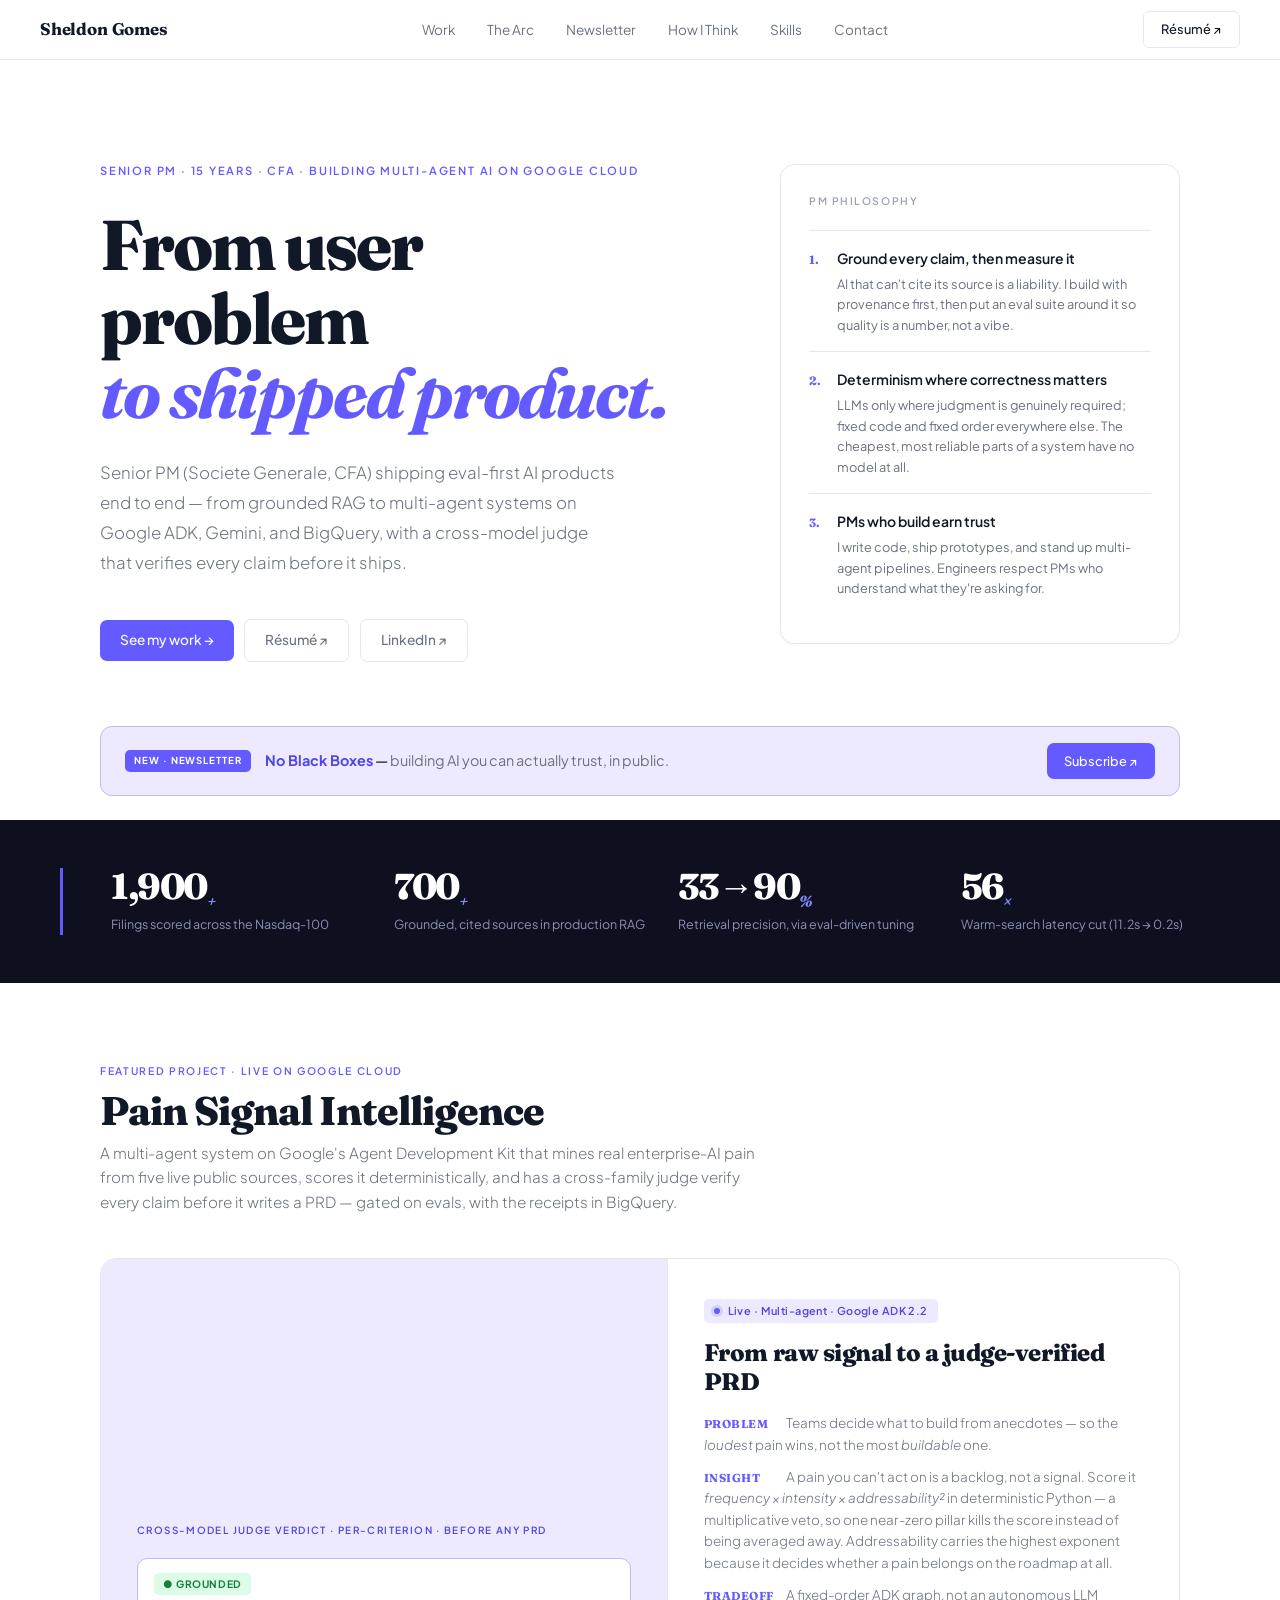
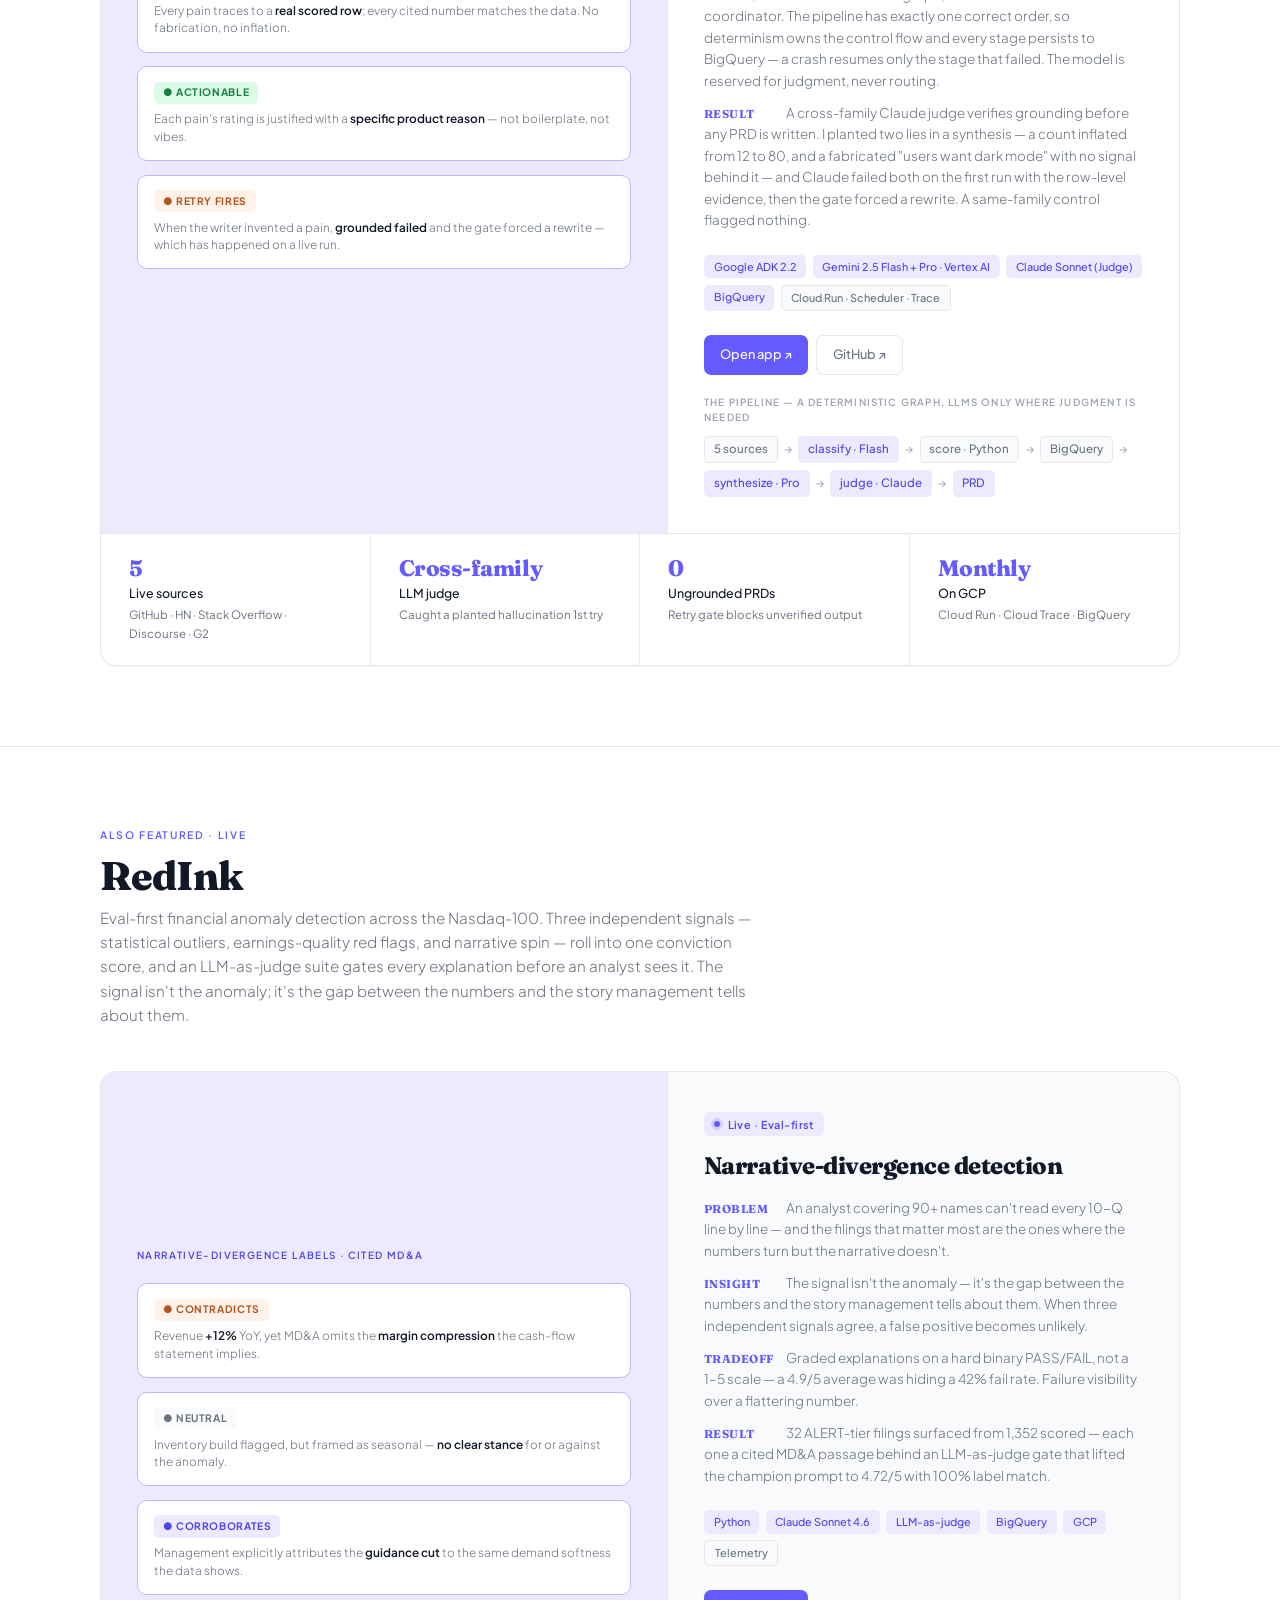
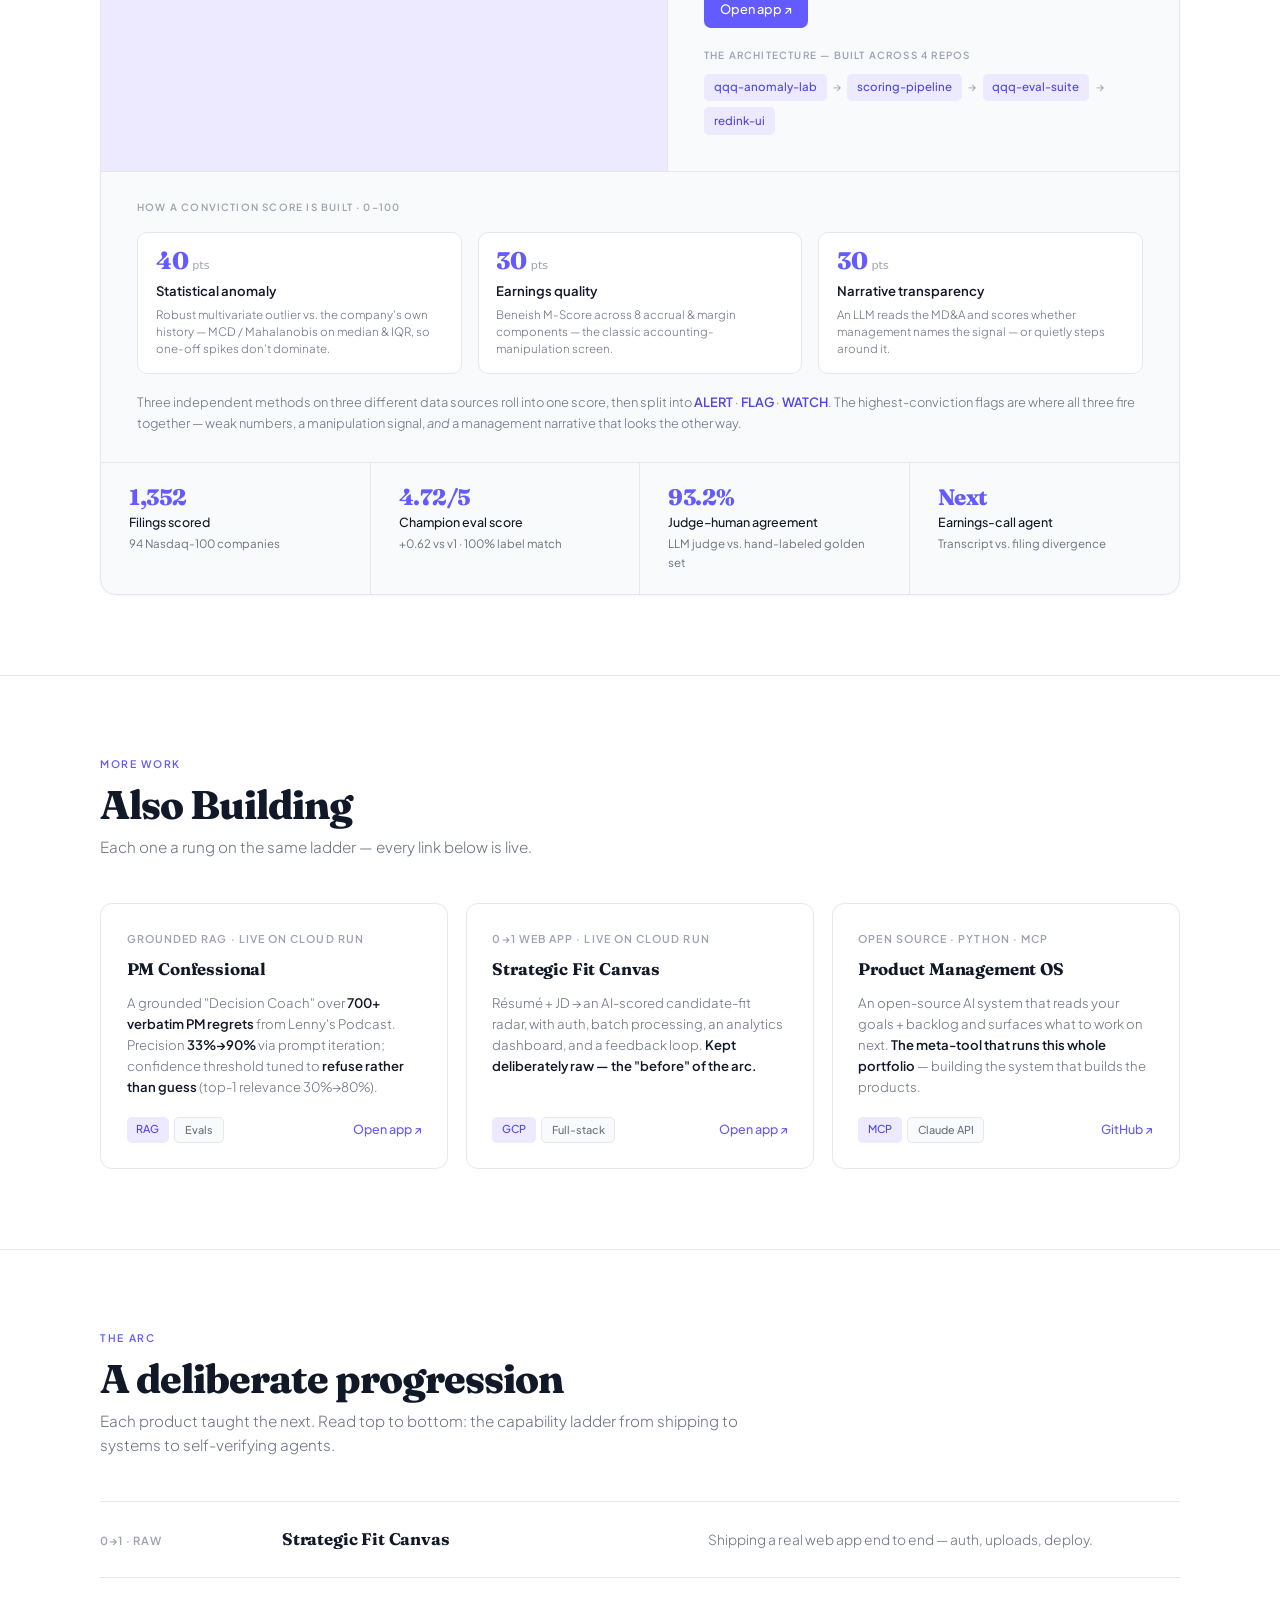
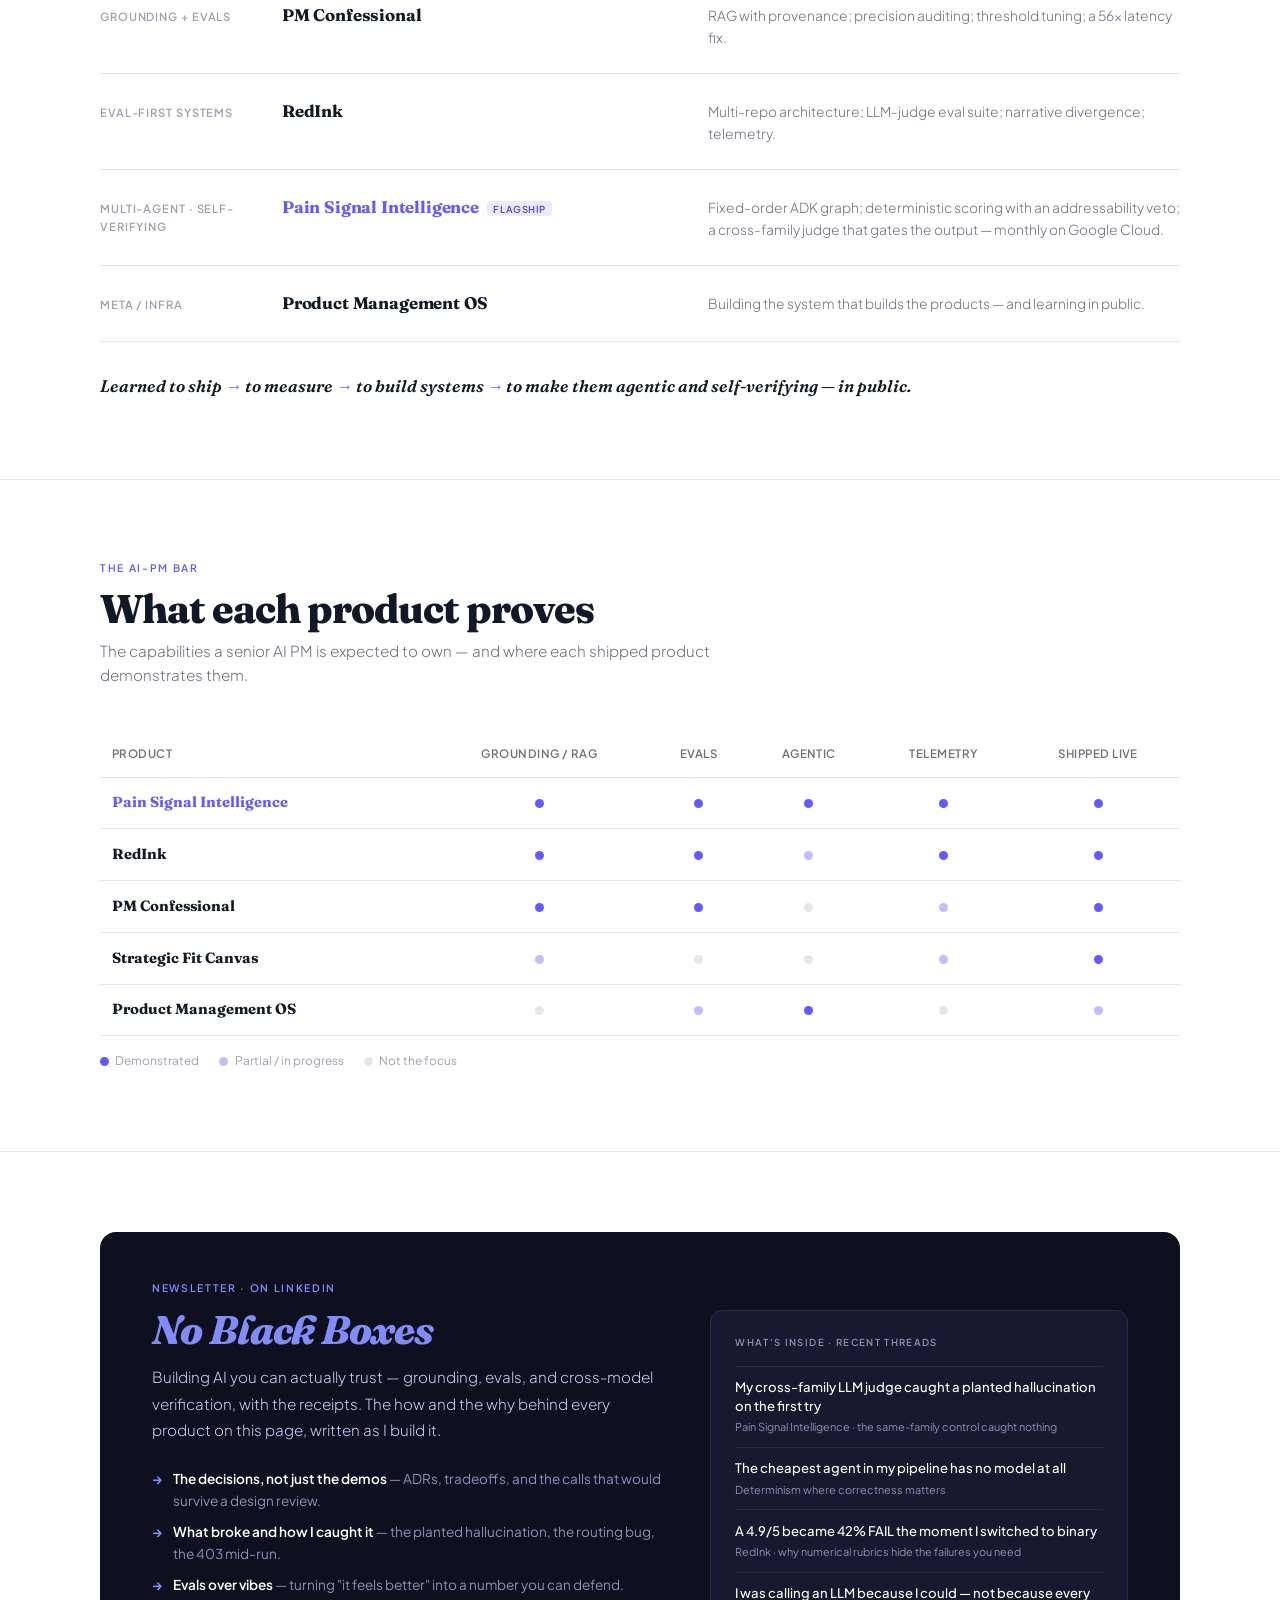
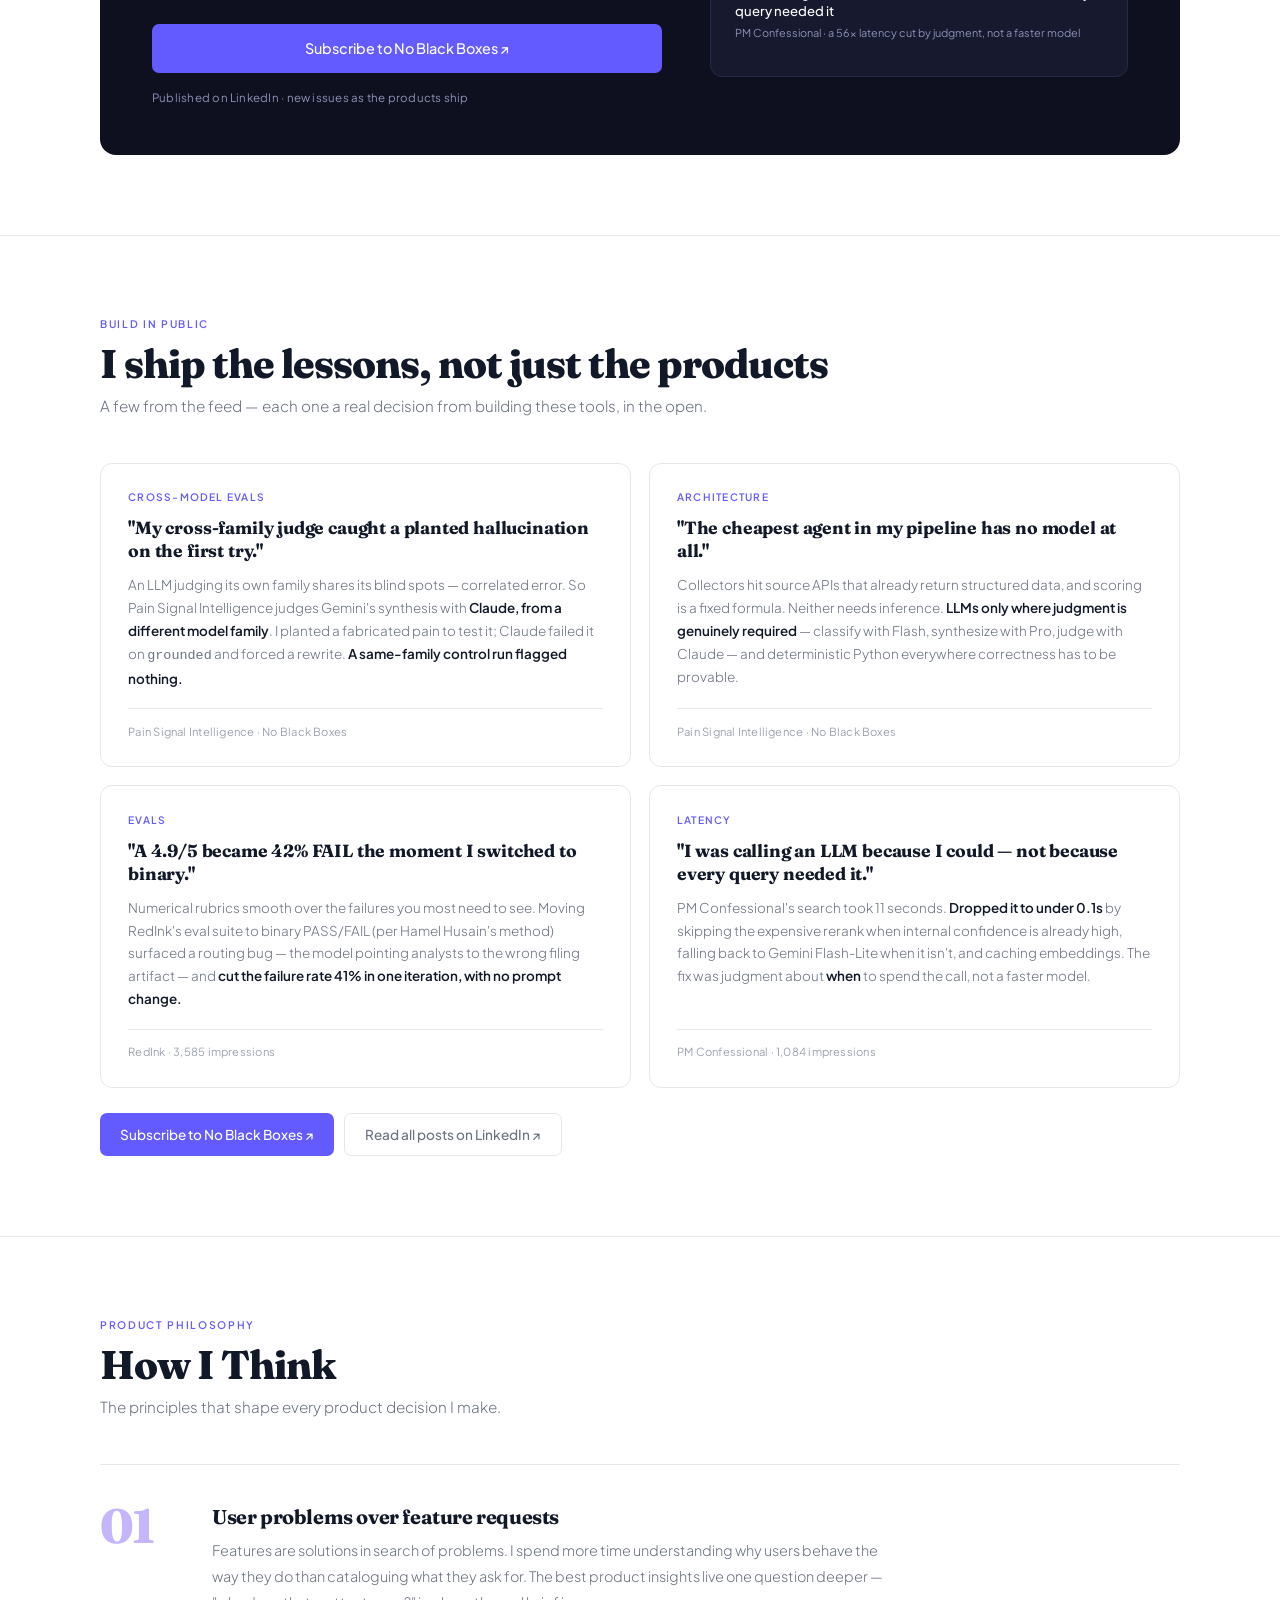
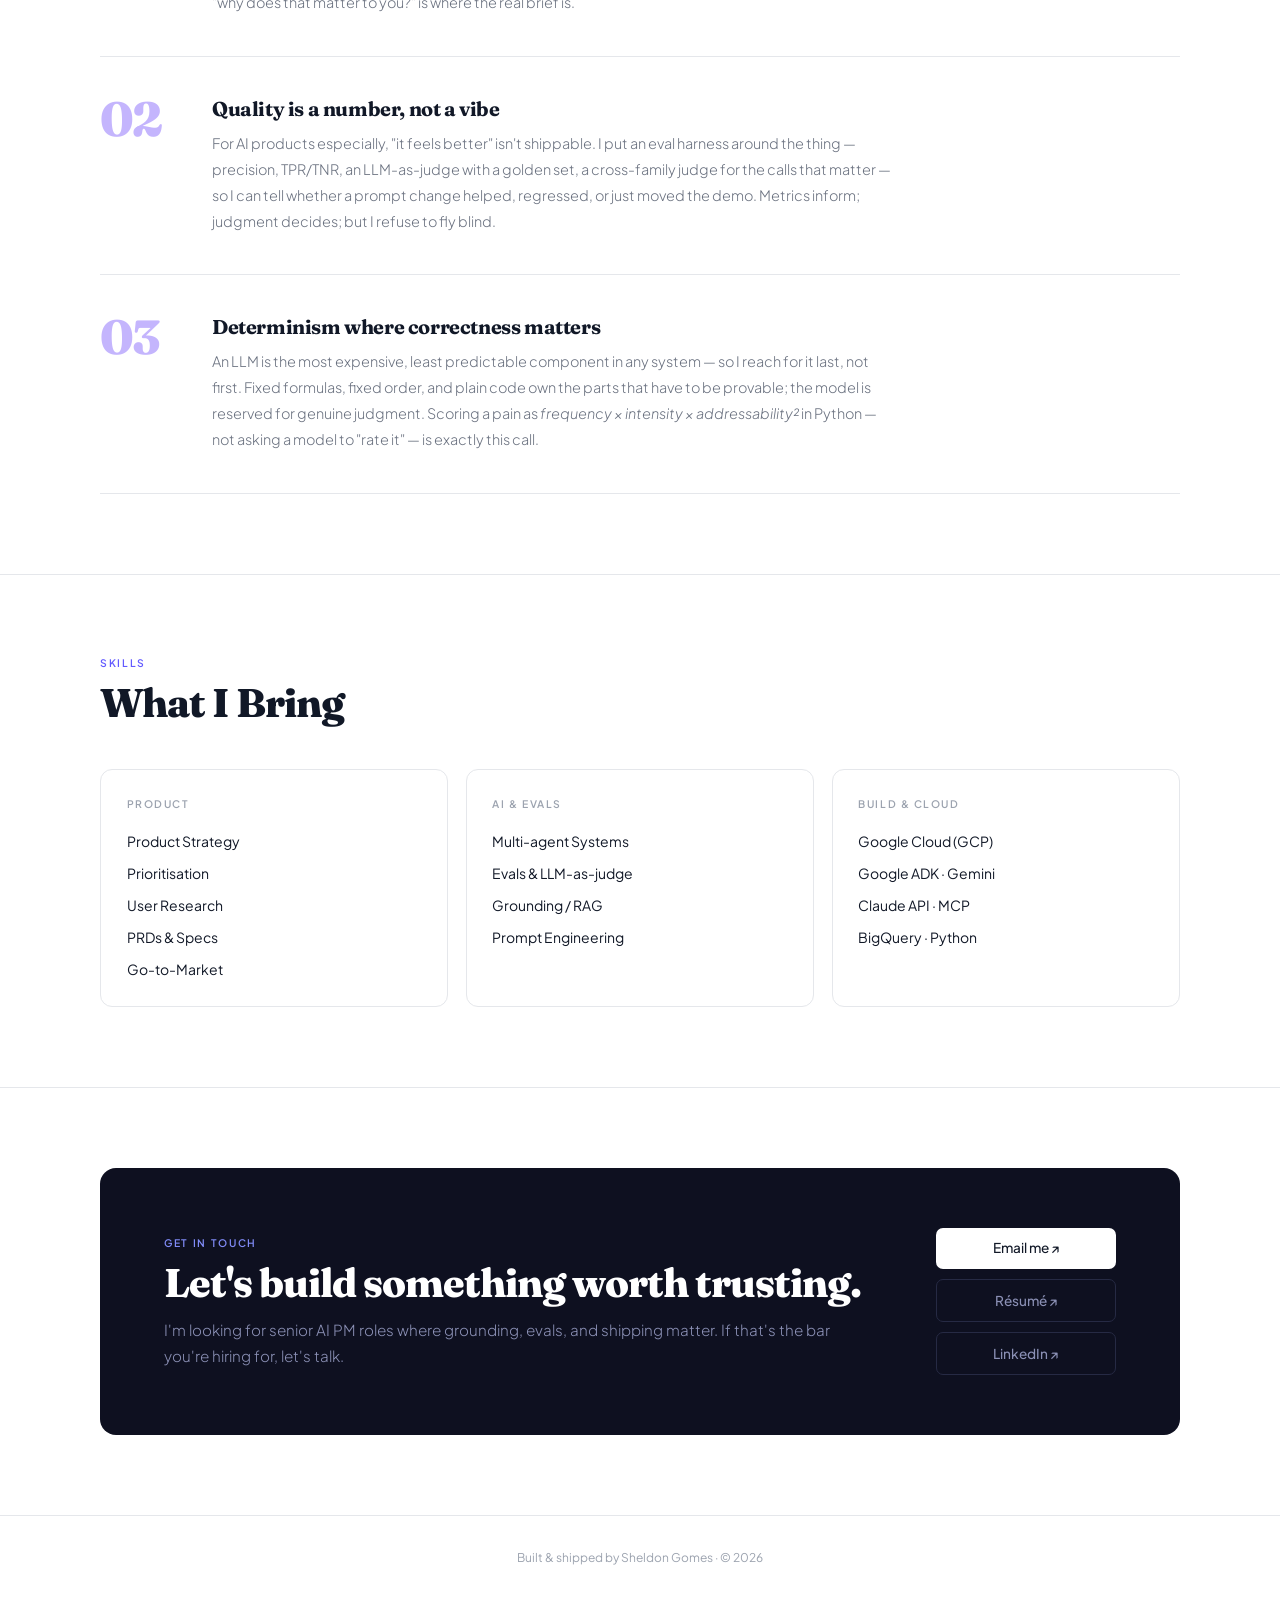
==== index.html @ fb3c5047 "Pain Signal Intelligence: accuracy + depth pass Reconcile the flagship against the source-of-truth p" ====
<!DOCTYPE html>
<html lang="en">
<head>
  <meta charset="UTF-8" />
  <meta name="viewport" content="width=device-width, initial-scale=1.0" />
  <title>Sheldon Gomes — Senior PM building multi-agent, eval-first AI products</title>

  <!--
    Design system:
    - Fraunces (variable serif, italic display) + Plus Jakarta Sans (body)
    - RedInk product palette: indigo/blurple #635bff on clean white + neutral grays.
      Dark bands use a deep indigo-navy (#0e1020) so the accent carries through.
    Constraint: single self-contained HTML file, no build step, no binary assets.
    v3 (2026-06-27): re-skinned to RedInk indigo; Pain Signal Intelligence promoted to
      flagship (multi-agent on Google ADK); RedInk now secondary featured; "No Black Boxes"
      newsletter added as a hero ribbon + dedicated section.
  -->

  <!-- SEO + social share -->
  <meta name="description" content="Senior Product Manager (15 years, Societe Generale, CFA) shipping eval-first AI products end to end — multi-agent systems on Google ADK, Gemini and BigQuery, grounded RAG, and LLM-as-judge eval suites." />
  <meta name="author" content="Sheldon Gomes" />
  <meta property="og:type" content="website" />
  <meta property="og:title" content="Sheldon Gomes — Senior PM building multi-agent, eval-first AI products" />
  <meta property="og:description" content="From user problem to shipped product. Multi-agent AI on Google ADK with a cross-model judge, grounded RAG, and eval suites — built and shipped end to end." />
  <meta property="og:url" content="https://sheldongomes.dev/" />
  <meta property="og:image" content="https://sheldongomes.dev/og-card.png" />
  <meta name="twitter:card" content="summary_large_image" />
  <meta name="twitter:title" content="Sheldon Gomes — Senior PM building multi-agent, eval-first AI products" />
  <meta name="twitter:description" content="From user problem to shipped product. Multi-agent AI on Google Cloud, grounded RAG, and eval suites — built and shipped end to end." />
  <link rel="canonical" href="https://sheldongomes.dev/" />

  <!-- Favicons / app icons -->
  <link rel="icon" type="image/svg+xml" href="/favicon.svg" />
  <link rel="icon" type="image/png" sizes="32x32" href="/favicon-32.png" />
  <link rel="icon" type="image/png" sizes="16x16" href="/favicon-16.png" />
  <link rel="icon" href="/favicon.ico" sizes="any" />
  <link rel="apple-touch-icon" href="/apple-touch-icon.png" />
  <meta name="theme-color" content="#635bff" />

  <link href="https://fonts.googleapis.com/css2?family=Fraunces:ital,opsz,wght@0,9..144,700;0,9..144,800;1,9..144,600;1,9..144,700&family=Plus+Jakarta+Sans:wght@300;400;500;600&display=swap" rel="stylesheet" />
  <style>
    :root {
      /* RedInk product palette — indigo/blurple on clean white + neutral grays */
      --bg:            #ffffff;
      --surface:       #ffffff;
      --surface2:      #f9fafb;
      --ink:           #111827;
      --muted:         #6b7280;
      --muted2:        #9ca3af;
      --border:        #e5e7eb;
      --accent:        #635bff;
      --accent-mid:    #4f46e5;
      --accent-light:  #ede9fe;
      --accent-border: #c4b5fd;
      --accent-soft:   #818cf8;
      --warn:          #b4541f;
      --warn-light:    #fef2e9;
      --pass:          #15803d;
      --pass-light:    #dcfce7;
      /* deep indigo-navy for dark bands */
      --dark:          #0e1020;
      --dark-surface:  #171a2e;
      --dark-border:   #262a44;
      --dark-muted:    #8b90b5;
      --dark-bright:   #c7cbf0;
    }

    *, *::before, *::after { margin: 0; padding: 0; box-sizing: border-box; }
    html { scroll-behavior: smooth; }

    body {
      background: var(--bg);
      color: var(--ink);
      font-family: 'Plus Jakarta Sans', sans-serif;
      font-weight: 400;
      line-height: 1.6;
      -webkit-font-smoothing: antialiased;
    }

    a { color: inherit; text-decoration: none; }

    /* ─── NAV ─── */
    nav {
      position: sticky; top: 0; z-index: 100;
      height: 60px;
      background: rgba(255,255,255,0.9);
      backdrop-filter: blur(12px);
      border-bottom: 1px solid var(--border);
      display: flex; align-items: center; justify-content: space-between;
      padding: 0 2.5rem;
    }
    .nav-name {
      font-family: 'Fraunces', serif;
      font-size: 1.05rem; font-weight: 700;
      letter-spacing: -0.01em;
    }
    .nav-links {
      display: flex; gap: 2rem;
      font-size: 0.85rem; color: var(--muted);
    }
    .nav-links a { transition: color 0.15s; }
    .nav-links a:hover { color: var(--ink); }
    .nav-btn {
      padding: 0.45rem 1.1rem;
      border: 1px solid var(--border);
      border-radius: 6px;
      font-size: 0.8rem; font-weight: 500;
      transition: border-color 0.15s, background 0.15s;
    }
    .nav-btn:hover { border-color: var(--accent); background: var(--accent-light); }

    /* ─── HERO ─── */
    .hero {
      max-width: 1160px; margin: 0 auto;
      padding: 6rem 2.5rem 4rem;
      display: grid; grid-template-columns: 1fr 400px;
      gap: 5rem; align-items: start;
    }
    .hero-eyebrow {
      display: inline-block;
      font-size: 0.7rem; font-weight: 600;
      letter-spacing: 0.16em; text-transform: uppercase;
      color: var(--accent); margin-bottom: 1.75rem;
    }
    h1 {
      font-family: 'Fraunces', serif;
      font-size: clamp(3rem, 5.5vw, 4.75rem);
      line-height: 1.05; letter-spacing: -0.03em;
      font-weight: 800; margin-bottom: 1.75rem;
    }
    h1 em {
      font-style: italic;
      font-weight: 700;
      font-variation-settings: 'opsz' 72;
      color: var(--accent);
    }
    .hero-sub {
      font-size: 1.05rem; line-height: 1.8; color: var(--muted);
      max-width: 520px; margin-bottom: 2.5rem; font-weight: 300;
    }
    .hero-ctas { display: flex; gap: 0.65rem; flex-wrap: wrap; align-items: center; }
    .btn {
      display: inline-flex; align-items: center; gap: 0.35rem;
      padding: 0.6rem 1.25rem; border-radius: 7px;
      font-size: 0.85rem; font-weight: 500; cursor: pointer;
      transition: all 0.15s;
    }
    .btn-primary { background: var(--accent); color: #fff; }
    .btn-primary:hover { background: var(--accent-mid); transform: translateY(-1px); }
    .btn-ghost { background: transparent; border: 1px solid var(--border); color: var(--muted); }
    .btn-ghost:hover { border-color: var(--accent); color: var(--accent); }

    /* PM Philosophy card — sits top-right in hero */
    .philosophy-card {
      background: var(--surface);
      border: 1px solid var(--border);
      border-radius: 14px;
      padding: 1.75rem;
      margin-top: 0.5rem;
      box-shadow: 0 1px 2px rgba(17,24,39,0.04);
    }
    .card-label {
      font-size: 0.65rem; font-weight: 600; letter-spacing: 0.15em;
      text-transform: uppercase; color: var(--muted2); margin-bottom: 1.25rem;
    }
    .principle {
      padding: 1rem 0;
      border-top: 1px solid var(--border);
    }
    .principle:first-of-type { border-top: none; padding-top: 0; }
    .principle-title {
      font-size: 0.875rem; font-weight: 600;
      margin-bottom: 0.3rem;
      display: flex; align-items: baseline; gap: 0.5rem;
    }
    .principle-title::before {
      content: attr(data-n);
      font-family: 'Fraunces', serif;
      font-size: 0.75rem; font-weight: 700;
      color: var(--accent); flex-shrink: 0;
      width: 1.25rem;
    }
    .principle p { font-size: 0.8rem; color: var(--muted); line-height: 1.6; padding-left: 1.75rem; }

    /* ─── NEWSLETTER RIBBON ─── */
    .news-ribbon {
      max-width: 1160px; margin: 0 auto 1rem;
      padding: 0 2.5rem;
    }
    .news-ribbon-inner {
      background: var(--accent-light);
      border: 1px solid var(--accent-border);
      border-radius: 12px;
      padding: 1rem 1.5rem;
      display: flex; align-items: center; justify-content: space-between;
      gap: 1.5rem; flex-wrap: wrap;
    }
    .news-ribbon-text { display: flex; align-items: center; gap: 0.85rem; flex-wrap: wrap; }
    .news-pill {
      font-size: 0.6rem; font-weight: 700; letter-spacing: 0.1em; text-transform: uppercase;
      color: #fff; background: var(--accent); border-radius: 5px; padding: 0.22rem 0.55rem;
      white-space: nowrap;
    }
    .news-ribbon-copy { font-size: 0.9rem; color: var(--ink); font-weight: 500; }
    .news-ribbon-copy b { color: var(--accent-mid); font-weight: 700; }
    .news-ribbon-copy span { color: var(--muted); font-weight: 400; }

    /* ─── IMPACT STRIP ─── */
    .impact {
      background: var(--dark);
      padding: 3rem 2.5rem;
      margin-top: 1.5rem;
    }
    .impact-inner {
      max-width: 1160px; margin: 0 auto;
      display: grid; grid-template-columns: repeat(4,1fr);
      border-left: 3px solid var(--accent);
      padding-left: 3rem; gap: 1.5rem;
    }
    .impact-num {
      font-family: 'Fraunces', serif;
      font-size: 2.25rem; font-weight: 800; letter-spacing: -0.04em;
      color: #fff; line-height: 1;
    }
    .impact-num sub { font-size: 1rem; font-style: italic; color: var(--accent-soft); font-family: 'Fraunces', serif; }
    .impact-label { font-size: 0.78rem; color: var(--dark-muted); margin-top: 0.35rem; font-weight: 400; }

    /* ─── SHARED SECTION LAYOUT ─── */
    .section { max-width: 1160px; margin: 0 auto; padding: 5rem 2.5rem; }
    .section-eyebrow {
      font-size: 0.65rem; font-weight: 600; letter-spacing: 0.16em;
      text-transform: uppercase; color: var(--accent); margin-bottom: 0.6rem;
    }
    h2 {
      font-family: 'Fraunces', serif;
      font-size: clamp(1.75rem, 3.5vw, 2.5rem);
      font-weight: 800; letter-spacing: -0.025em; line-height: 1.1;
      margin-bottom: 0.5rem;
    }
    .section-sub { font-size: 0.95rem; color: var(--muted); margin-top: 0.4rem; font-weight: 300; max-width: 660px; }
    .section-header { margin-bottom: 2.75rem; }

    .divider { border: none; border-top: 1px solid var(--border); }

    /* ─── FEATURED PROJECT ─── */
    .featured {
      border: 1px solid var(--border);
      border-radius: 16px;
      background: var(--surface);
      overflow: hidden;
      transition: border-color 0.2s, box-shadow 0.2s;
      box-shadow: 0 1px 2px rgba(17,24,39,0.04);
    }
    .featured:hover { border-color: var(--accent-border); box-shadow: 0 8px 24px rgba(99,91,255,0.08); }

    .featured-body {
      display: grid; grid-template-columns: 1.05fr 0.95fr;
    }

    /* CSS-rendered product demo — light lilac surface (matches the newsletter ribbon) */
    .featured-visual {
      background: var(--accent-light);
      padding: 2.25rem;
      display: flex; flex-direction: column; gap: 0.85rem;
      justify-content: center;
    }
    .visual-cap {
      font-size: 0.62rem; font-weight: 600; letter-spacing: 0.14em;
      text-transform: uppercase; color: var(--accent-mid); margin-bottom: 0.35rem;
    }
    .label-row {
      background: var(--surface);
      border: 1px solid var(--accent-border);
      border-radius: 10px;
      padding: 0.9rem 1rem;
      display: flex; flex-direction: column; gap: 0.4rem;
    }
    .label-chip {
      display: inline-flex; align-items: center; gap: 0.4rem;
      font-size: 0.64rem; font-weight: 700; letter-spacing: 0.06em;
      padding: 0.18rem 0.55rem; border-radius: 5px; width: fit-content;
    }
    .chip-contradicts { background: var(--warn-light); color: var(--warn); }
    .chip-neutral     { background: var(--surface2); color: var(--muted); }
    .chip-corroborates{ background: var(--accent-light); color: var(--accent-mid); }
    .chip-pass        { background: var(--pass-light); color: var(--pass); }
    .chip-retry       { background: var(--warn-light); color: var(--warn); }
    .label-text { font-size: 0.74rem; color: var(--muted); line-height: 1.5; font-weight: 300; }
    .label-text b { color: var(--ink); font-weight: 600; }

    .featured-info {
      padding: 2.25rem;
      border-left: 1px solid var(--border);
      display: flex; flex-direction: column; justify-content: space-between;
    }
    .featured-badge {
      display: inline-flex; align-items: center; gap: 0.45rem;
      background: var(--accent-light); color: var(--accent-mid);
      border-radius: 5px; padding: 0.2rem 0.65rem;
      font-size: 0.68rem; font-weight: 600; letter-spacing: 0.04em;
      width: fit-content; margin-bottom: 1rem;
    }
    .live-dot { width: 6px; height: 6px; border-radius: 50%; background: var(--accent); box-shadow: 0 0 0 3px rgba(99,91,255,0.18); }
    .featured-title {
      font-family: 'Fraunces', serif;
      font-size: 1.5rem; font-weight: 800; letter-spacing: -0.02em;
      margin-bottom: 1rem; line-height: 1.2;
    }

    /* Problem → Insight → Tradeoff → Result block */
    .pitr { display: flex; flex-direction: column; gap: 0.65rem; margin-bottom: 1.5rem; }
    .pitr-row { font-size: 0.84rem; color: var(--muted); line-height: 1.6; font-weight: 300; }
    .pitr-row b {
      display: inline-block; min-width: 4.6rem;
      font-family: 'Fraunces', serif; font-weight: 700; font-size: 0.72rem;
      letter-spacing: 0.04em; text-transform: uppercase;
      color: var(--accent); margin-right: 0.5rem;
    }

    .tags { display: flex; flex-wrap: wrap; gap: 0.4rem; margin-bottom: 1.5rem; }
    .tag {
      background: var(--accent-light); color: var(--accent-mid);
      border-radius: 5px; padding: 0.2rem 0.6rem;
      font-size: 0.68rem; font-weight: 500;
    }
    .tag-neutral { background: var(--surface2); color: var(--muted); border: 1px solid var(--border); }
    .featured-links { display: flex; gap: 0.5rem; flex-wrap: wrap; }

    /* Architecture / repo strip */
    .repo-strip { margin-top: 1.25rem; }
    .repo-strip-label {
      display: block; font-size: 0.62rem; font-weight: 600; letter-spacing: 0.12em;
      text-transform: uppercase; color: var(--muted2); margin-bottom: 0.6rem;
    }
    .repo-chips { display: flex; flex-wrap: wrap; gap: 0.4rem; align-items: center; }
    .repo-chip {
      font-size: 0.72rem; font-weight: 500; color: var(--accent-mid);
      background: var(--accent-light); border: 1px solid transparent;
      border-radius: 5px; padding: 0.22rem 0.55rem;
      transition: border-color 0.15s;
    }
    .repo-chip:hover { border-color: var(--accent); }
    .repo-chip.plain { color: var(--muted); background: var(--surface2); border: 1px solid var(--border); }
    .repo-arrow { color: var(--muted2); font-size: 0.72rem; user-select: none; }

    .featured-stats {
      border-top: 1px solid var(--border);
      display: grid; grid-template-columns: repeat(4,1fr);
    }
    .stat-box { padding: 1.4rem 1.75rem; border-right: 1px solid var(--border); }
    .stat-box:last-child { border-right: none; }
    .stat-num {
      font-family: 'Fraunces', serif;
      font-size: 1.4rem; font-weight: 800; color: var(--accent);
      letter-spacing: -0.02em; line-height: 1;
    }
    .stat-label { font-size: 0.78rem; font-weight: 500; margin-top: 0.3rem; }
    .stat-desc { font-size: 0.72rem; color: var(--muted); margin-top: 0.15rem; }

    /* secondary featured — slightly quieter */
    .featured.secondary { background: var(--surface2); }

    /* RedInk — three-pillar conviction model */
    .pillars { border-top: 1px solid var(--border); padding: 1.75rem 2.25rem; }
    .pillars-label {
      font-size: 0.62rem; font-weight: 600; letter-spacing: 0.12em;
      text-transform: uppercase; color: var(--muted2); margin-bottom: 1rem;
    }
    .pillar-grid { display: grid; grid-template-columns: repeat(3,1fr); gap: 1rem; }
    .pillar {
      background: var(--surface); border: 1px solid var(--border);
      border-radius: 10px; padding: 1rem 1.1rem;
    }
    .pillar-pts {
      font-family: 'Fraunces', serif; font-size: 1.5rem; font-weight: 800;
      color: var(--accent); line-height: 1;
    }
    .pillar-pts::after {
      content: " pts"; font-size: 0.7rem; font-weight: 500;
      color: var(--muted2); font-family: 'Inter', system-ui, sans-serif;
    }
    .pillar-name { font-size: 0.82rem; font-weight: 600; color: var(--ink); margin-top: 0.45rem; }
    .pillar-desc { font-size: 0.72rem; color: var(--muted); line-height: 1.5; font-weight: 300; margin-top: 0.3rem; }
    .pillar-note { font-size: 0.8rem; color: var(--muted); line-height: 1.65; font-weight: 300; margin-top: 1.1rem; }
    .pillar-note b { color: var(--accent-mid); font-weight: 600; }
    @media (max-width: 720px) { .pillar-grid { grid-template-columns: 1fr; } }

    /* ─── PROJECTS GRID ─── */
    .projects-grid {
      display: grid; grid-template-columns: repeat(3,1fr); gap: 1.1rem;
    }
    .proj-card {
      background: var(--surface);
      border: 1px solid var(--border); border-radius: 12px;
      padding: 1.6rem;
      display: flex; flex-direction: column; justify-content: space-between;
      cursor: pointer; transition: border-color 0.2s, transform 0.2s, box-shadow 0.2s;
      min-height: 240px;
    }
    .proj-card:hover { border-color: var(--accent-border); transform: translateY(-3px); box-shadow: 0 8px 24px rgba(99,91,255,0.08); }
    .proj-type { font-size: 0.67rem; font-weight: 600; letter-spacing: 0.1em; text-transform: uppercase; color: var(--muted2); margin-bottom: 0.6rem; }
    .proj-title { font-family: 'Fraunces', serif; font-size: 1.05rem; font-weight: 700; letter-spacing: -0.01em; margin-bottom: 0.55rem; }
    .proj-desc { font-size: 0.82rem; color: var(--muted); line-height: 1.6; font-weight: 300; flex-grow: 1; }
    .proj-desc b { color: var(--ink); font-weight: 600; }
    .proj-footer { display: flex; justify-content: space-between; align-items: center; margin-top: 1.25rem; }
    .proj-tags { display: flex; gap: 0.35rem; flex-wrap: wrap; }
    .proj-link { font-size: 0.78rem; color: var(--accent); font-weight: 500; }
    .proj-link:hover { text-decoration: underline; }

    /* ─── MATURITY LADDER (the arc) ─── */
    .ladder { display: flex; flex-direction: column; }
    .rung {
      display: grid; grid-template-columns: 150px 1fr 1.2fr; gap: 2rem;
      align-items: baseline;
      padding: 1.5rem 0;
      border-top: 1px solid var(--border);
    }
    .rung:last-child { border-bottom: 1px solid var(--border); }
    .rung-phase {
      font-size: 0.7rem; font-weight: 600; letter-spacing: 0.08em;
      text-transform: uppercase; color: var(--muted2);
    }
    .rung-product { font-family: 'Fraunces', serif; font-weight: 700; font-size: 1.05rem; letter-spacing: -0.01em; }
    .rung-product.flagship { color: var(--accent); }
    .rung-product .flag-tag {
      font-family: 'Plus Jakarta Sans', sans-serif; font-size: 0.6rem; font-weight: 600;
      letter-spacing: 0.06em; text-transform: uppercase; vertical-align: middle;
      background: var(--accent-light); color: var(--accent-mid);
      padding: 0.1rem 0.4rem; border-radius: 4px; margin-left: 0.5rem;
    }
    .rung-concept { font-size: 0.86rem; color: var(--muted); line-height: 1.6; font-weight: 300; }
    .arc-caption {
      font-family: 'Fraunces', serif; font-style: italic; font-weight: 600;
      font-size: 1.05rem; color: var(--ink); margin-top: 2rem; line-height: 1.5;
    }
    .arc-caption span { color: var(--accent); }

    /* ─── AI-PM BAR MATRIX ─── */
    .matrix-wrap { overflow-x: auto; }
    table.matrix {
      width: 100%; border-collapse: collapse; font-size: 0.84rem; min-width: 640px;
    }
    table.matrix th, table.matrix td {
      text-align: center; padding: 0.85rem 0.75rem; border-bottom: 1px solid var(--border);
    }
    table.matrix th { font-weight: 600; font-size: 0.72rem; letter-spacing: 0.04em; color: var(--muted); text-transform: uppercase; }
    table.matrix td.product { text-align: left; font-family: 'Fraunces', serif; font-weight: 700; font-size: 0.92rem; white-space: nowrap; }
    table.matrix td.product.flagship { color: var(--accent); }
    .dot { display: inline-block; width: 9px; height: 9px; border-radius: 50%; }
    .dot-full { background: var(--accent); }
    .dot-part { background: var(--accent); opacity: 0.4; }
    .dot-none { background: var(--border); }
    .matrix-legend { font-size: 0.74rem; color: var(--muted2); margin-top: 1rem; display: flex; gap: 1.25rem; flex-wrap: wrap; }
    .matrix-legend span { display: inline-flex; align-items: center; gap: 0.4rem; }

    /* ─── NEWSLETTER SECTION ─── */
    .newsletter-card {
      background: var(--dark);
      border-radius: 16px;
      padding: 3rem 3.25rem;
      display: grid; grid-template-columns: 1.1fr 0.9fr; gap: 3rem; align-items: center;
    }
    .newsletter-card .nl-eyebrow {
      font-size: 0.65rem; font-weight: 600; letter-spacing: 0.16em; text-transform: uppercase;
      color: var(--accent-soft); margin-bottom: 0.7rem;
    }
    .newsletter-card h2 { color: #fff; margin-bottom: 0.75rem; }
    .newsletter-card h2 em { font-style: italic; color: var(--accent-soft); }
    .nl-sub { font-size: 0.95rem; color: var(--dark-bright); font-weight: 300; line-height: 1.75; margin-bottom: 1.5rem; }
    .nl-points { display: flex; flex-direction: column; gap: 0.6rem; margin-bottom: 1.75rem; }
    .nl-point { font-size: 0.85rem; color: var(--dark-muted); display: flex; gap: 0.6rem; align-items: baseline; }
    .nl-point b { color: #fff; font-weight: 600; }
    .nl-point::before { content: "→"; color: var(--accent-soft); font-weight: 700; flex-shrink: 0; }
    .nl-meta { font-size: 0.72rem; color: var(--dark-muted); margin-top: 1rem; letter-spacing: 0.02em; }
    .nl-cta-wrap { display: flex; flex-direction: column; gap: 0.75rem; }
    .btn-news {
      background: var(--accent); color: #fff; justify-content: center;
      font-size: 0.9rem; padding: 0.8rem 1.5rem;
    }
    .btn-news:hover { background: var(--accent-mid); transform: translateY(-1px); }
    .nl-issues {
      background: var(--dark-surface); border: 1px solid var(--dark-border);
      border-radius: 12px; padding: 1.5rem;
    }
    .nl-issues-label {
      font-size: 0.6rem; font-weight: 600; letter-spacing: 0.14em; text-transform: uppercase;
      color: var(--dark-muted); margin-bottom: 1rem;
    }
    .nl-issue { padding: 0.7rem 0; border-top: 1px solid var(--dark-border); }
    .nl-issue:first-of-type { border-top: none; padding-top: 0; }
    .nl-issue-title { font-size: 0.82rem; color: #fff; font-weight: 500; line-height: 1.4; }
    .nl-issue-meta { font-size: 0.68rem; color: var(--dark-muted); margin-top: 0.2rem; }

    /* ─── WRITING / POSTS ─── */
    .writing { display: grid; grid-template-columns: repeat(2,1fr); gap: 1.1rem; }
    .write-card {
      background: var(--surface); border: 1px solid var(--border);
      border-radius: 12px; padding: 1.6rem 1.7rem;
      transition: border-color 0.2s, transform 0.2s, box-shadow 0.2s;
      display: flex; flex-direction: column;
    }
    .write-card:hover { border-color: var(--accent-border); transform: translateY(-3px); box-shadow: 0 8px 24px rgba(99,91,255,0.08); }
    .write-topic {
      font-size: 0.64rem; font-weight: 600; letter-spacing: 0.12em;
      text-transform: uppercase; color: var(--accent); margin-bottom: 0.75rem;
    }
    .write-quote {
      font-family: 'Fraunces', serif; font-size: 1.1rem; font-weight: 700;
      letter-spacing: -0.01em; line-height: 1.3; margin-bottom: 0.7rem;
    }
    .write-take { font-size: 0.84rem; color: var(--muted); line-height: 1.7; font-weight: 300; flex-grow: 1; }
    .write-take b { color: var(--ink); font-weight: 600; }
    .write-meta {
      font-size: 0.7rem; color: var(--muted2); margin-top: 1.1rem;
      padding-top: 0.85rem; border-top: 1px solid var(--border);
      letter-spacing: 0.02em;
    }
    .writing-cta { margin-top: 1.6rem; display: flex; gap: 0.65rem; flex-wrap: wrap; }

    /* ─── HOW I THINK ─── */
    .manifesto { display: flex; flex-direction: column; gap: 0; }
    .manifesto-item {
      display: grid; grid-template-columns: 80px 1fr;
      gap: 2rem; align-items: start;
      padding: 2.5rem 0;
      border-bottom: 1px solid var(--border);
    }
    .manifesto-item:first-child { border-top: 1px solid var(--border); }
    .manifesto-num {
      font-family: 'Fraunces', serif;
      font-size: 3rem; font-weight: 800; color: var(--accent-border);
      line-height: 1; letter-spacing: -0.04em; margin-top: -0.15rem;
      user-select: none;
    }
    .manifesto-title {
      font-family: 'Fraunces', serif;
      font-size: 1.25rem; font-weight: 700; letter-spacing: -0.02em;
      margin-bottom: 0.6rem; line-height: 1.2;
    }
    .manifesto-desc { font-size: 0.9rem; color: var(--muted); line-height: 1.8; font-weight: 300; max-width: 680px; }

    /* ─── SKILLS ─── */
    .skills-grid { display: grid; grid-template-columns: repeat(3,1fr); gap: 1.1rem; }
    .skill-group {
      background: var(--surface); border: 1px solid var(--border);
      border-radius: 12px; padding: 1.6rem;
    }
    .skill-group-title {
      font-size: 0.65rem; font-weight: 600; letter-spacing: 0.15em;
      text-transform: uppercase; color: var(--muted2); margin-bottom: 1.1rem;
    }
    .skill-list { display: flex; flex-direction: column; gap: 0.6rem; }
    .skill-item { font-size: 0.875rem; color: var(--ink); font-weight: 400; }

    /* ─── CONTACT ─── */
    .contact-card {
      background: var(--dark); border-radius: 16px;
      padding: 3.75rem 4rem;
      display: grid; grid-template-columns: 1fr auto; gap: 4rem; align-items: center;
    }
    .contact-card h2 { color: #fff; margin-bottom: 0.75rem; }
    .contact-sub { font-size: 0.95rem; color: var(--dark-muted); font-weight: 300; line-height: 1.7; }
    .contact-btns { display: flex; flex-direction: column; gap: 0.65rem; min-width: 180px; }
    .btn-white { background: #fff; color: var(--ink); justify-content: center; }
    .btn-white:hover { background: #f0f0ef; }
    .btn-dark-ghost {
      background: transparent; border: 1px solid var(--dark-border); color: var(--dark-muted);
      justify-content: center; transition: all 0.15s;
    }
    .btn-dark-ghost:hover { border-color: var(--accent-soft); color: var(--dark-bright); }

    footer {
      text-align: center; padding: 2rem;
      font-size: 0.75rem; color: var(--muted2);
      border-top: 1px solid var(--border);
    }

    /* ─── SCROLL FADE-IN ─── */
    .reveal { opacity: 0; transform: translateY(16px); transition: opacity 0.6s ease, transform 0.6s ease; }
    .reveal.in { opacity: 1; transform: none; }
    @media (prefers-reduced-motion: reduce) {
      .reveal { opacity: 1; transform: none; transition: none; }
      html { scroll-behavior: auto; }
    }

    /* ─── RESPONSIVE ─── */
    @media (max-width: 860px) {
      nav { padding: 0 1.25rem; }
      .nav-links { display: none; }
      .hero { grid-template-columns: 1fr; gap: 3rem; padding-top: 4rem; }
      .philosophy-card { display: none; }
      .featured-body { grid-template-columns: 1fr; }
      .featured-info { border-left: none; border-top: 1px solid var(--border); }
      .featured-stats { grid-template-columns: 1fr 1fr; }
      .projects-grid { grid-template-columns: 1fr; }
      .skills-grid { grid-template-columns: 1fr 1fr; }
      .contact-card { grid-template-columns: 1fr; padding: 2.5rem; gap: 2rem; }
      .contact-btns { flex-direction: row; }
      .newsletter-card { grid-template-columns: 1fr; padding: 2.25rem; gap: 2rem; }
      .impact-inner { grid-template-columns: 1fr 1fr; padding-left: 1.5rem; }
      .manifesto-item { grid-template-columns: 48px 1fr; gap: 1.25rem; }
      .manifesto-num { font-size: 2rem; }
      .rung { grid-template-columns: 1fr; gap: 0.4rem; padding: 1.25rem 0; }
      .writing { grid-template-columns: 1fr; }
    }
  </style>
</head>
<body>

<!-- NAV -->
<nav>
  <div class="nav-name">Sheldon Gomes</div>
  <div class="nav-links">
    <a href="#projects">Work</a>
    <a href="#arc">The Arc</a>
    <a href="#newsletter">Newsletter</a>
    <a href="#thinking">How I Think</a>
    <a href="#skills">Skills</a>
    <a href="#contact">Contact</a>
  </div>
  <a href="/Resume.pdf" target="_blank" rel="noopener" class="nav-btn">Résumé ↗</a>
</nav>

<!-- HERO -->
<div class="hero">
  <div>
    <div class="hero-eyebrow">Senior PM · 15 Years · CFA · Building multi-agent AI on Google Cloud</div>
    <h1>
      From user problem<br/>
      <em>to shipped product.</em>
    </h1>
    <p class="hero-sub">
      Senior PM (Societe Generale, CFA) shipping eval-first AI products end to end —
      from grounded RAG to multi-agent systems on Google ADK, Gemini, and BigQuery,
      with a cross-model judge that verifies every claim before it ships.
    </p>
    <div class="hero-ctas">
      <a href="#projects" class="btn btn-primary">See my work →</a>
      <a href="/Resume.pdf" target="_blank" rel="noopener" class="btn btn-ghost">Résumé ↗</a>
      <a href="https://www.linkedin.com/in/sheldongomes/" target="_blank" rel="noopener" class="btn btn-ghost">LinkedIn ↗</a>
    </div>
  </div>

  <!-- PM Philosophy — floats top-right in hero -->
  <div class="philosophy-card">
    <div class="card-label">PM Philosophy</div>

    <div class="principle">
      <div class="principle-title" data-n="1.">Ground every claim, then measure it</div>
      <p>AI that can't cite its source is a liability. I build with provenance first, then put an eval suite around it so quality is a number, not a vibe.</p>
    </div>

    <div class="principle">
      <div class="principle-title" data-n="2.">Determinism where correctness matters</div>
      <p>LLMs only where judgment is genuinely required; fixed code and fixed order everywhere else. The cheapest, most reliable parts of a system have no model at all.</p>
    </div>

    <div class="principle">
      <div class="principle-title" data-n="3.">PMs who build earn trust</div>
      <p>I write code, ship prototypes, and stand up multi-agent pipelines. Engineers respect PMs who understand what they're asking for.</p>
    </div>
  </div>
</div>

<!-- NEWSLETTER RIBBON -->
<div class="news-ribbon reveal">
  <div class="news-ribbon-inner">
    <div class="news-ribbon-text">
      <span class="news-pill">New · Newsletter</span>
      <span class="news-ribbon-copy"><b>No Black Boxes</b> — <span>building AI you can actually trust, in public.</span></span>
    </div>
    <a href="https://www.linkedin.com/newsletters/no-black-boxes-7472113158434934784/" target="_blank" rel="noopener" class="btn btn-primary" style="font-size:0.8rem;padding:0.5rem 1.1rem;">Subscribe ↗</a>
  </div>
</div>

<!-- IMPACT STRIP — real metrics -->
<div class="impact">
  <div class="impact-inner">
    <div>
      <div class="impact-num">1,900<sub>+</sub></div>
      <div class="impact-label">Filings scored across the Nasdaq-100</div>
    </div>
    <div>
      <div class="impact-num">700<sub>+</sub></div>
      <div class="impact-label">Grounded, cited sources in production RAG</div>
    </div>
    <div>
      <div class="impact-num">33→90<sub>%</sub></div>
      <div class="impact-label">Retrieval precision, via eval-driven tuning</div>
    </div>
    <div>
      <div class="impact-num">56<sub>×</sub></div>
      <div class="impact-label">Warm-search latency cut (11.2s → 0.2s)</div>
    </div>
  </div>
</div>

<!-- FEATURED PROJECT — Pain Signal Intelligence (new flagship) -->
<div class="section reveal" id="projects">
  <div class="section-header">
    <div class="section-eyebrow">Featured Project · Live on Google Cloud</div>
    <h2>Pain Signal Intelligence</h2>
    <p class="section-sub">A multi-agent system on Google's Agent Development Kit that mines real enterprise-AI pain from five live public sources, scores it deterministically, and has a cross-family judge verify every claim before it writes a PRD — gated on evals, with the receipts in BigQuery.</p>
  </div>

  <div class="featured">
    <div class="featured-body">
      <!-- CSS-rendered product demo: cross-model judge verdict -->
      <div class="featured-visual">
        <div class="visual-cap">Cross-model judge verdict · per-criterion · before any PRD</div>

        <div class="label-row">
          <span class="label-chip chip-pass">● GROUNDED</span>
          <span class="label-text">Every pain traces to a <b>real scored row</b>; every cited number matches the data. No fabrication, no inflation.</span>
        </div>
        <div class="label-row">
          <span class="label-chip chip-pass">● ACTIONABLE</span>
          <span class="label-text">Each pain's rating is justified with a <b>specific product reason</b> — not boilerplate, not vibes.</span>
        </div>
        <div class="label-row">
          <span class="label-chip chip-retry">● RETRY FIRES</span>
          <span class="label-text">When the writer invented a pain, <b>grounded failed</b> and the gate forced a rewrite — which has happened on a live run.</span>
        </div>
      </div>

      <div class="featured-info">
        <div>
          <div class="featured-badge">
            <span class="live-dot"></span>
            Live · Multi-agent · Google ADK 2.2
          </div>
          <div class="featured-title">From raw signal to a judge-verified PRD</div>
          <div class="pitr">
            <p class="pitr-row"><b>Problem</b>Teams decide what to build from anecdotes — so the <em>loudest</em> pain wins, not the most <em>buildable</em> one.</p>
            <p class="pitr-row"><b>Insight</b>A pain you can't act on is a backlog, not a signal. Score it <em>frequency × intensity × addressability²</em> in deterministic Python — a multiplicative veto, so one near-zero pillar kills the score instead of being averaged away. Addressability carries the highest exponent because it decides whether a pain belongs on the roadmap at all.</p>
            <p class="pitr-row"><b>Tradeoff</b>A fixed-order ADK graph, not an autonomous LLM coordinator. The pipeline has exactly one correct order, so determinism owns the control flow and every stage persists to BigQuery — a crash resumes only the stage that failed. The model is reserved for judgment, never routing.</p>
            <p class="pitr-row"><b>Result</b>A cross-family Claude judge verifies grounding before any PRD is written. I planted two lies in a synthesis — a count inflated from 12 to 80, and a fabricated "users want dark mode" with no signal behind it — and Claude failed both on the first run with the row-level evidence, then the gate forced a rewrite. A same-family control flagged nothing.</p>
          </div>
          <div class="tags">
            <span class="tag">Google ADK 2.2</span>
            <span class="tag">Gemini 2.5 Flash + Pro · Vertex AI</span>
            <span class="tag">Claude Sonnet (Judge)</span>
            <span class="tag">BigQuery</span>
            <span class="tag tag-neutral">Cloud Run · Scheduler · Trace</span>
          </div>
        </div>
        <div>
          <div class="featured-links">
            <a href="https://paintoprd.dev" target="_blank" rel="noopener" class="btn btn-primary" style="font-size:0.8rem;padding:0.55rem 1rem;">Open app ↗</a>
            <a href="https://github.com/sheldongomes1/signal-intelligence-system" target="_blank" rel="noopener" class="btn btn-ghost" style="font-size:0.8rem;padding:0.55rem 1rem;">GitHub ↗</a>
          </div>
          <div class="repo-strip">
            <span class="repo-strip-label">The pipeline — a deterministic graph, LLMs only where judgment is needed</span>
            <div class="repo-chips">
              <span class="repo-chip plain" title="GitHub · Hacker News · Stack Overflow · Discourse · G2 — parallel fan-out, graceful degradation (Reddit dropped at go-live: API onboarding wasn't worth it)">5 sources</span>
              <span class="repo-arrow">→</span>
              <span class="repo-chip" title="Gemini 2.5 Flash — high-volume taxonomy + buildability rating">classify · Flash</span>
              <span class="repo-arrow">→</span>
              <span class="repo-chip plain" title="Deterministic Python — frequency × intensity × addressability², a multiplicative veto that can't drift">score · Python</span>
              <span class="repo-arrow">→</span>
              <span class="repo-chip plain" title="Persist before the LLM tail so a crash never loses the run">BigQuery</span>
              <span class="repo-arrow">→</span>
              <span class="repo-chip" title="Gemini 2.5 Pro — high-reasoning synthesis, a different family from the Judge">synthesize · Pro</span>
              <span class="repo-arrow">→</span>
              <span class="repo-chip" title="Claude Sonnet — cross-family grounding check; fail forces a rewrite, max 2 retries">judge · Claude</span>
              <span class="repo-arrow">→</span>
              <span class="repo-chip" title="Claude — PRD + LinkedIn draft, only after the judge passes">PRD</span>
            </div>
          </div>
        </div>
      </div>
    </div>
    <div class="featured-stats">
      <div class="stat-box">
        <div class="stat-num">5</div>
        <div class="stat-label">Live sources</div>
        <div class="stat-desc">GitHub · HN · Stack Overflow · Discourse · G2</div>
      </div>
      <div class="stat-box">
        <div class="stat-num">Cross-family</div>
        <div class="stat-label">LLM judge</div>
        <div class="stat-desc">Caught a planted hallucination 1st try</div>
      </div>
      <div class="stat-box">
        <div class="stat-num">0</div>
        <div class="stat-label">Ungrounded PRDs</div>
        <div class="stat-desc">Retry gate blocks unverified output</div>
      </div>
      <div class="stat-box">
        <div class="stat-num">Monthly</div>
        <div class="stat-label">On GCP</div>
        <div class="stat-desc">Cloud Run · Cloud Trace · BigQuery</div>
      </div>
    </div>
  </div>
</div>

<hr class="divider" />

<!-- SECONDARY FEATURED — RedInk -->
<div class="section reveal">
  <div class="section-header">
    <div class="section-eyebrow">Also Featured · Live</div>
    <h2>RedInk</h2>
    <p class="section-sub">Eval-first financial anomaly detection across the Nasdaq-100. Three independent signals — statistical outliers, earnings-quality red flags, and narrative spin — roll into one conviction score, and an LLM-as-judge suite gates every explanation before an analyst sees it. The signal isn't the anomaly; it's the gap between the numbers and the story management tells about them.</p>
  </div>

  <div class="featured secondary">
    <div class="featured-body">
      <!-- CSS-rendered product demo: narrative-divergence labels -->
      <div class="featured-visual">
        <div class="visual-cap">Narrative-divergence labels · cited MD&amp;A</div>

        <div class="label-row">
          <span class="label-chip chip-contradicts">● CONTRADICTS</span>
          <span class="label-text">Revenue <b>+12%</b> YoY, yet MD&amp;A omits the <b>margin compression</b> the cash-flow statement implies.</span>
        </div>
        <div class="label-row">
          <span class="label-chip chip-neutral">● NEUTRAL</span>
          <span class="label-text">Inventory build flagged, but framed as seasonal — <b>no clear stance</b> for or against the anomaly.</span>
        </div>
        <div class="label-row">
          <span class="label-chip chip-corroborates">● CORROBORATES</span>
          <span class="label-text">Management explicitly attributes the <b>guidance cut</b> to the same demand softness the data shows.</span>
        </div>
      </div>

      <div class="featured-info">
        <div>
          <div class="featured-badge">
            <span class="live-dot"></span>
            Live · Eval-first
          </div>
          <div class="featured-title">Narrative-divergence detection</div>
          <div class="pitr">
            <p class="pitr-row"><b>Problem</b>An analyst covering 90+ names can't read every 10-Q line by line — and the filings that matter most are the ones where the numbers turn but the narrative doesn't.</p>
            <p class="pitr-row"><b>Insight</b>The signal isn't the anomaly — it's the gap between the numbers and the story management tells about them. When three independent signals agree, a false positive becomes unlikely.</p>
            <p class="pitr-row"><b>Tradeoff</b>Graded explanations on a hard binary PASS/FAIL, not a 1–5 scale — a 4.9/5 average was hiding a 42% fail rate. Failure visibility over a flattering number.</p>
            <p class="pitr-row"><b>Result</b>32 ALERT-tier filings surfaced from 1,352 scored — each one a cited MD&amp;A passage behind an LLM-as-judge gate that lifted the champion prompt to 4.72/5 with 100% label match.</p>
          </div>
          <div class="tags">
            <span class="tag">Python</span>
            <span class="tag">Claude Sonnet 4.6</span>
            <span class="tag">LLM-as-judge</span>
            <span class="tag">BigQuery</span>
            <span class="tag">GCP</span>
            <span class="tag tag-neutral">Telemetry</span>
          </div>
        </div>
        <div>
          <div class="featured-links">
            <a href="https://redink-ui-prod.web.app" target="_blank" rel="noopener" class="btn btn-primary" style="font-size:0.8rem;padding:0.55rem 1rem;">Open app ↗</a>
          </div>
          <div class="repo-strip">
            <span class="repo-strip-label">The architecture — built across 4 repos</span>
            <div class="repo-chips">
              <a class="repo-chip" href="https://github.com/sheldongomes1/qqq-anomaly-lab" target="_blank" rel="noopener" title="Data layer — SEC EDGAR ingestion, features → BigQuery">qqq-anomaly-lab</a>
              <span class="repo-arrow">→</span>
              <a class="repo-chip" href="https://github.com/sheldongomes1/scoring-pipeline" target="_blank" rel="noopener" title="Three-pillar anomaly scoring → conviction scores">scoring-pipeline</a>
              <span class="repo-arrow">→</span>
              <a class="repo-chip" href="https://github.com/sheldongomes1/qqq-eval-suite" target="_blank" rel="noopener" title="LLM eval suite — binary judges, golden dataset">qqq-eval-suite</a>
              <span class="repo-arrow">→</span>
              <a class="repo-chip" href="https://github.com/sheldongomes1/redink-ui" target="_blank" rel="noopener" title="Analyst UI — React/Next.js (powers the live app)">redink-ui</a>
            </div>
          </div>
        </div>
      </div>
    </div>
    <div class="pillars">
      <div class="pillars-label">How a conviction score is built · 0–100</div>
      <div class="pillar-grid">
        <div class="pillar">
          <div class="pillar-pts">40</div>
          <div class="pillar-name">Statistical anomaly</div>
          <div class="pillar-desc">Robust multivariate outlier vs. the company's own history — MCD / Mahalanobis on median &amp; IQR, so one-off spikes don't dominate.</div>
        </div>
        <div class="pillar">
          <div class="pillar-pts">30</div>
          <div class="pillar-name">Earnings quality</div>
          <div class="pillar-desc">Beneish M-Score across 8 accrual &amp; margin components — the classic accounting-manipulation screen.</div>
        </div>
        <div class="pillar">
          <div class="pillar-pts">30</div>
          <div class="pillar-name">Narrative transparency</div>
          <div class="pillar-desc">An LLM reads the MD&amp;A and scores whether management names the signal — or quietly steps around it.</div>
        </div>
      </div>
      <div class="pillar-note">Three independent methods on three different data sources roll into one score, then split into <b>ALERT</b> · <b>FLAG</b> · <b>WATCH</b>. The highest-conviction flags are where all three fire together — weak numbers, a manipulation signal, <em>and</em> a management narrative that looks the other way.</div>
    </div>
    <div class="featured-stats">
      <div class="stat-box">
        <div class="stat-num">1,352</div>
        <div class="stat-label">Filings scored</div>
        <div class="stat-desc">94 Nasdaq-100 companies</div>
      </div>
      <div class="stat-box">
        <div class="stat-num">4.72/5</div>
        <div class="stat-label">Champion eval score</div>
        <div class="stat-desc">+0.62 vs v1 · 100% label match</div>
      </div>
      <div class="stat-box">
        <div class="stat-num">93.2%</div>
        <div class="stat-label">Judge–human agreement</div>
        <div class="stat-desc">LLM judge vs. hand-labeled golden set</div>
      </div>
      <div class="stat-box">
        <div class="stat-num">Next</div>
        <div class="stat-label">Earnings-call agent</div>
        <div class="stat-desc">Transcript vs. filing divergence</div>
      </div>
    </div>
  </div>
</div>

<hr class="divider" />

<!-- MORE PROJECTS -->
<div class="section reveal">
  <div class="section-header">
    <div class="section-eyebrow">More Work</div>
    <h2>Also Building</h2>
    <p class="section-sub">Each one a rung on the same ladder — every link below is live.</p>
  </div>
  <div class="projects-grid">

    <div class="proj-card" onclick="window.open('https://pm-confessional-359562560246.us-central1.run.app','_blank')">
      <div>
        <div class="proj-type">Grounded RAG · Live on Cloud Run</div>
        <div class="proj-title">PM Confessional</div>
        <p class="proj-desc">A grounded "Decision Coach" over <b>700+ verbatim PM regrets</b> from Lenny's Podcast. Precision <b>33%→90%</b> via prompt iteration; confidence threshold tuned to <b>refuse rather than guess</b> (top-1 relevance 30%→80%).</p>
      </div>
      <div class="proj-footer">
        <div class="proj-tags"><span class="tag">RAG</span><span class="tag tag-neutral">Evals</span></div>
        <a href="https://pm-confessional-359562560246.us-central1.run.app" target="_blank" rel="noopener" class="proj-link" onclick="event.stopPropagation()">Open app ↗</a>
      </div>
    </div>

    <div class="proj-card" onclick="window.open('https://strategic-fit-analyzer-615130038366.us-east1.run.app/','_blank')">
      <div>
        <div class="proj-type">0→1 Web App · Live on Cloud Run</div>
        <div class="proj-title">Strategic Fit Canvas</div>
        <p class="proj-desc">Résumé + JD → an AI-scored candidate-fit radar, with auth, batch processing, an analytics dashboard, and a feedback loop. <b>Kept deliberately raw — the "before" of the arc.</b></p>
      </div>
      <div class="proj-footer">
        <div class="proj-tags"><span class="tag">GCP</span><span class="tag tag-neutral">Full-stack</span></div>
        <a href="https://strategic-fit-analyzer-615130038366.us-east1.run.app/" target="_blank" rel="noopener" class="proj-link" onclick="event.stopPropagation()">Open app ↗</a>
      </div>
    </div>

    <div class="proj-card" onclick="window.open('https://github.com/sheldongomes1/ProductMangementOS','_blank')">
      <div>
        <div class="proj-type">Open Source · Python · MCP</div>
        <div class="proj-title">Product Management OS</div>
        <p class="proj-desc">An open-source AI system that reads your goals + backlog and surfaces what to work on next. <b>The meta-tool that runs this whole portfolio</b> — building the system that builds the products.</p>
      </div>
      <div class="proj-footer">
        <div class="proj-tags"><span class="tag">MCP</span><span class="tag tag-neutral">Claude API</span></div>
        <a href="https://github.com/sheldongomes1/ProductMangementOS" target="_blank" rel="noopener" class="proj-link" onclick="event.stopPropagation()">GitHub ↗</a>
      </div>
    </div>

  </div>
</div>

<hr class="divider" />

<!-- THE ARC — maturity ladder -->
<div class="section reveal" id="arc">
  <div class="section-header">
    <div class="section-eyebrow">The Arc</div>
    <h2>A deliberate progression</h2>
    <p class="section-sub">Each product taught the next. Read top to bottom: the capability ladder from shipping to systems to self-verifying agents.</p>
  </div>
  <div class="ladder">
    <div class="rung">
      <div class="rung-phase">0→1 · Raw</div>
      <div class="rung-product">Strategic Fit Canvas</div>
      <div class="rung-concept">Shipping a real web app end to end — auth, uploads, deploy.</div>
    </div>
    <div class="rung">
      <div class="rung-phase">Grounding + Evals</div>
      <div class="rung-product">PM Confessional</div>
      <div class="rung-concept">RAG with provenance; precision auditing; threshold tuning; a 56× latency fix.</div>
    </div>
    <div class="rung">
      <div class="rung-phase">Eval-first Systems</div>
      <div class="rung-product">RedInk</div>
      <div class="rung-concept">Multi-repo architecture; LLM-judge eval suite; narrative divergence; telemetry.</div>
    </div>
    <div class="rung">
      <div class="rung-phase">Multi-agent · Self-verifying</div>
      <div class="rung-product flagship">Pain Signal Intelligence<span class="flag-tag">Flagship</span></div>
      <div class="rung-concept">Fixed-order ADK graph; deterministic scoring with an addressability veto; a cross-family judge that gates the output — monthly on Google Cloud.</div>
    </div>
    <div class="rung">
      <div class="rung-phase">Meta / Infra</div>
      <div class="rung-product">Product Management OS</div>
      <div class="rung-concept">Building the system that builds the products — and learning in public.</div>
    </div>
  </div>
  <p class="arc-caption">Learned to ship <span>→</span> to measure <span>→</span> to build systems <span>→</span> to make them agentic and self-verifying — in public.</p>
</div>

<hr class="divider" />

<!-- THE AI-PM BAR — capability matrix -->
<div class="section reveal">
  <div class="section-header">
    <div class="section-eyebrow">The AI-PM Bar</div>
    <h2>What each product proves</h2>
    <p class="section-sub">The capabilities a senior AI PM is expected to own — and where each shipped product demonstrates them.</p>
  </div>
  <div class="matrix-wrap">
    <table class="matrix">
      <thead>
        <tr>
          <th style="text-align:left">Product</th>
          <th>Grounding / RAG</th>
          <th>Evals</th>
          <th>Agentic</th>
          <th>Telemetry</th>
          <th>Shipped live</th>
        </tr>
      </thead>
      <tbody>
        <tr>
          <td class="product flagship">Pain Signal Intelligence</td>
          <td><span class="dot dot-full"></span></td>
          <td><span class="dot dot-full"></span></td>
          <td><span class="dot dot-full"></span></td>
          <td><span class="dot dot-full"></span></td>
          <td><span class="dot dot-full"></span></td>
        </tr>
        <tr>
          <td class="product">RedInk</td>
          <td><span class="dot dot-full"></span></td>
          <td><span class="dot dot-full"></span></td>
          <td><span class="dot dot-part"></span></td>
          <td><span class="dot dot-full"></span></td>
          <td><span class="dot dot-full"></span></td>
        </tr>
        <tr>
          <td class="product">PM Confessional</td>
          <td><span class="dot dot-full"></span></td>
          <td><span class="dot dot-full"></span></td>
          <td><span class="dot dot-none"></span></td>
          <td><span class="dot dot-part"></span></td>
          <td><span class="dot dot-full"></span></td>
        </tr>
        <tr>
          <td class="product">Strategic Fit Canvas</td>
          <td><span class="dot dot-part"></span></td>
          <td><span class="dot dot-none"></span></td>
          <td><span class="dot dot-none"></span></td>
          <td><span class="dot dot-part"></span></td>
          <td><span class="dot dot-full"></span></td>
        </tr>
        <tr>
          <td class="product">Product Management OS</td>
          <td><span class="dot dot-none"></span></td>
          <td><span class="dot dot-part"></span></td>
          <td><span class="dot dot-full"></span></td>
          <td><span class="dot dot-none"></span></td>
          <td><span class="dot dot-part"></span></td>
        </tr>
      </tbody>
    </table>
  </div>
  <div class="matrix-legend">
    <span><span class="dot dot-full"></span> Demonstrated</span>
    <span><span class="dot dot-part"></span> Partial / in progress</span>
    <span><span class="dot dot-none"></span> Not the focus</span>
  </div>
</div>

<hr class="divider" />

<!-- NEWSLETTER — No Black Boxes (centerpiece) -->
<div class="section reveal" id="newsletter">
  <div class="newsletter-card">
    <div>
      <div class="nl-eyebrow">Newsletter · On LinkedIn</div>
      <h2><em>No Black Boxes</em></h2>
      <p class="nl-sub">Building AI you can actually trust — grounding, evals, and cross-model verification, with the receipts. The how and the why behind every product on this page, written as I build it.</p>
      <div class="nl-points">
        <div class="nl-point"><span><b>The decisions, not just the demos</b> — ADRs, tradeoffs, and the calls that would survive a design review.</span></div>
        <div class="nl-point"><span><b>What broke and how I caught it</b> — the planted hallucination, the routing bug, the 403 mid-run.</span></div>
        <div class="nl-point"><span><b>Evals over vibes</b> — turning "it feels better" into a number you can defend.</span></div>
      </div>
      <div class="nl-cta-wrap">
        <a href="https://www.linkedin.com/newsletters/no-black-boxes-7472113158434934784/" target="_blank" rel="noopener" class="btn btn-news">Subscribe to No Black Boxes ↗</a>
      </div>
      <div class="nl-meta">Published on LinkedIn · new issues as the products ship</div>
    </div>

    <div class="nl-issues">
      <div class="nl-issues-label">What's inside · recent threads</div>
      <div class="nl-issue">
        <div class="nl-issue-title">My cross-family LLM judge caught a planted hallucination on the first try</div>
        <div class="nl-issue-meta">Pain Signal Intelligence · the same-family control caught nothing</div>
      </div>
      <div class="nl-issue">
        <div class="nl-issue-title">The cheapest agent in my pipeline has no model at all</div>
        <div class="nl-issue-meta">Determinism where correctness matters</div>
      </div>
      <div class="nl-issue">
        <div class="nl-issue-title">A 4.9/5 became 42% FAIL the moment I switched to binary</div>
        <div class="nl-issue-meta">RedInk · why numerical rubrics hide the failures you need</div>
      </div>
      <div class="nl-issue">
        <div class="nl-issue-title">I was calling an LLM because I could — not because every query needed it</div>
        <div class="nl-issue-meta">PM Confessional · a 56× latency cut by judgment, not a faster model</div>
      </div>
    </div>
  </div>
</div>

<hr class="divider" />

<!-- BUILD IN PUBLIC — curated posts -->
<div class="section reveal" id="writing">
  <div class="section-header">
    <div class="section-eyebrow">Build in Public</div>
    <h2>I ship the lessons, not just the products</h2>
    <p class="section-sub">A few from the feed — each one a real decision from building these tools, in the open.</p>
  </div>
  <div class="writing">

    <div class="write-card">
      <div class="write-topic">Cross-model evals</div>
      <div class="write-quote">"My cross-family judge caught a planted hallucination on the first try."</div>
      <p class="write-take">An LLM judging its own family shares its blind spots — correlated error. So Pain Signal Intelligence judges Gemini's synthesis with <b>Claude, from a different model family</b>. I planted a fabricated pain to test it; Claude failed it on <code>grounded</code> and forced a rewrite. <b>A same-family control run flagged nothing.</b></p>
      <div class="write-meta">Pain Signal Intelligence · No Black Boxes</div>
    </div>

    <div class="write-card">
      <div class="write-topic">Architecture</div>
      <div class="write-quote">"The cheapest agent in my pipeline has no model at all."</div>
      <p class="write-take">Collectors hit source APIs that already return structured data, and scoring is a fixed formula. Neither needs inference. <b>LLMs only where judgment is genuinely required</b> — classify with Flash, synthesize with Pro, judge with Claude — and deterministic Python everywhere correctness has to be provable.</p>
      <div class="write-meta">Pain Signal Intelligence · No Black Boxes</div>
    </div>

    <div class="write-card">
      <div class="write-topic">Evals</div>
      <div class="write-quote">"A 4.9/5 became 42% FAIL the moment I switched to binary."</div>
      <p class="write-take">Numerical rubrics smooth over the failures you most need to see. Moving RedInk's eval suite to binary PASS/FAIL (per Hamel Husain's method) surfaced a routing bug — the model pointing analysts to the wrong filing artifact — and <b>cut the failure rate 41% in one iteration, with no prompt change.</b></p>
      <div class="write-meta">RedInk · 3,585 impressions</div>
    </div>

    <div class="write-card">
      <div class="write-topic">Latency</div>
      <div class="write-quote">"I was calling an LLM because I could — not because every query needed it."</div>
      <p class="write-take">PM Confessional's search took 11 seconds. <b>Dropped it to under 0.1s</b> by skipping the expensive rerank when internal confidence is already high, falling back to Gemini Flash-Lite when it isn't, and caching embeddings. The fix was judgment about <b>when</b> to spend the call, not a faster model.</p>
      <div class="write-meta">PM Confessional · 1,084 impressions</div>
    </div>

  </div>
  <div class="writing-cta">
    <a href="https://www.linkedin.com/newsletters/no-black-boxes-7472113158434934784/" target="_blank" rel="noopener" class="btn btn-primary">Subscribe to No Black Boxes ↗</a>
    <a href="https://www.linkedin.com/in/sheldongomes/recent-activity/all/" target="_blank" rel="noopener" class="btn btn-ghost">Read all posts on LinkedIn ↗</a>
  </div>
</div>

<hr class="divider" />

<!-- HOW I THINK — manifesto list format -->
<div class="section reveal" id="thinking">
  <div class="section-header">
    <div class="section-eyebrow">Product Philosophy</div>
    <h2>How I Think</h2>
    <p class="section-sub">The principles that shape every product decision I make.</p>
  </div>
  <div class="manifesto">

    <div class="manifesto-item">
      <div class="manifesto-num">01</div>
      <div class="manifesto-body">
        <div class="manifesto-title">User problems over feature requests</div>
        <p class="manifesto-desc">Features are solutions in search of problems. I spend more time understanding why users behave the way they do than cataloguing what they ask for. The best product insights live one question deeper — "why does that matter to you?" is where the real brief is.</p>
      </div>
    </div>

    <div class="manifesto-item">
      <div class="manifesto-num">02</div>
      <div class="manifesto-body">
        <div class="manifesto-title">Quality is a number, not a vibe</div>
        <p class="manifesto-desc">For AI products especially, "it feels better" isn't shippable. I put an eval harness around the thing — precision, TPR/TNR, an LLM-as-judge with a golden set, a cross-family judge for the calls that matter — so I can tell whether a prompt change helped, regressed, or just moved the demo. Metrics inform; judgment decides; but I refuse to fly blind.</p>
      </div>
    </div>

    <div class="manifesto-item">
      <div class="manifesto-num">03</div>
      <div class="manifesto-body">
        <div class="manifesto-title">Determinism where correctness matters</div>
        <p class="manifesto-desc">An LLM is the most expensive, least predictable component in any system — so I reach for it last, not first. Fixed formulas, fixed order, and plain code own the parts that have to be provable; the model is reserved for genuine judgment. Scoring a pain as <em>frequency × intensity × addressability²</em> in Python — not asking a model to "rate it" — is exactly this call.</p>
      </div>
    </div>

  </div>
</div>

<hr class="divider" />

<!-- SKILLS -->
<div class="section reveal" id="skills">
  <div class="section-header">
    <div class="section-eyebrow">Skills</div>
    <h2>What I Bring</h2>
  </div>
  <div class="skills-grid">
    <div class="skill-group">
      <div class="skill-group-title">Product</div>
      <div class="skill-list">
        <div class="skill-item">Product Strategy</div>
        <div class="skill-item">Prioritisation</div>
        <div class="skill-item">User Research</div>
        <div class="skill-item">PRDs &amp; Specs</div>
        <div class="skill-item">Go-to-Market</div>
      </div>
    </div>
    <div class="skill-group">
      <div class="skill-group-title">AI &amp; Evals</div>
      <div class="skill-list">
        <div class="skill-item">Multi-agent Systems</div>
        <div class="skill-item">Evals &amp; LLM-as-judge</div>
        <div class="skill-item">Grounding / RAG</div>
        <div class="skill-item">Prompt Engineering</div>
      </div>
    </div>
    <div class="skill-group">
      <div class="skill-group-title">Build &amp; Cloud</div>
      <div class="skill-list">
        <div class="skill-item">Google Cloud (GCP)</div>
        <div class="skill-item">Google ADK · Gemini</div>
        <div class="skill-item">Claude API · MCP</div>
        <div class="skill-item">BigQuery · Python</div>
      </div>
    </div>
  </div>
</div>

<hr class="divider" />

<!-- CONTACT -->
<div class="section reveal" id="contact">
  <div class="contact-card">
    <div>
      <div class="section-eyebrow" style="color:var(--accent-soft);margin-bottom:0.6rem">Get in touch</div>
      <h2>Let's build something worth trusting.</h2>
      <p class="contact-sub" style="margin-top:0.75rem">I'm looking for senior AI PM roles where grounding, evals, and shipping matter. If that's the bar you're hiring for, let's talk.</p>
    </div>
    <div class="contact-btns">
      <a href="mailto:sheldon.gomes@gmail.com" class="btn btn-white">Email me ↗</a>
      <a href="/Resume.pdf" target="_blank" rel="noopener" class="btn btn-dark-ghost">Résumé ↗</a>
      <a href="https://www.linkedin.com/in/sheldongomes/" target="_blank" rel="noopener" class="btn btn-dark-ghost">LinkedIn ↗</a>
    </div>
  </div>
</div>

<footer>Built &amp; shipped by Sheldon Gomes · © 2026</footer>

<script>
  // Subtle fade-in on scroll (P3). Respects prefers-reduced-motion via CSS.
  // Defense-in-depth so content is NEVER permanently hidden (deep links, hash
  // jumps, fast scroll, print): observer for the fade + load/hashchange sweep +
  // a hard failsafe that reveals everything after a few seconds no matter what.
  const reveals = Array.from(document.querySelectorAll('.reveal'));
  const show = (el) => el.classList.add('in');
  const io = new IntersectionObserver((entries) => {
    entries.forEach((e) => {
      if (e.isIntersecting) { show(e.target); io.unobserve(e.target); }
    });
  }, { threshold: 0.08, rootMargin: '0px 0px -2% 0px' });
  reveals.forEach((el) => io.observe(el));

  // Reveal anything already at/above the viewport (covers hash navigation).
  const revealInView = () => {
    const vh = window.innerHeight || document.documentElement.clientHeight;
    reveals.forEach((el) => {
      if (el.getBoundingClientRect().top < vh * 0.95) show(el);
    });
  };
  window.addEventListener('load', revealInView);
  window.addEventListener('hashchange', () => requestAnimationFrame(revealInView));
  // Ultimate failsafe — guarantee no section can stay invisible.
  setTimeout(() => reveals.forEach(show), 4000);
</script>
</body>
</html>
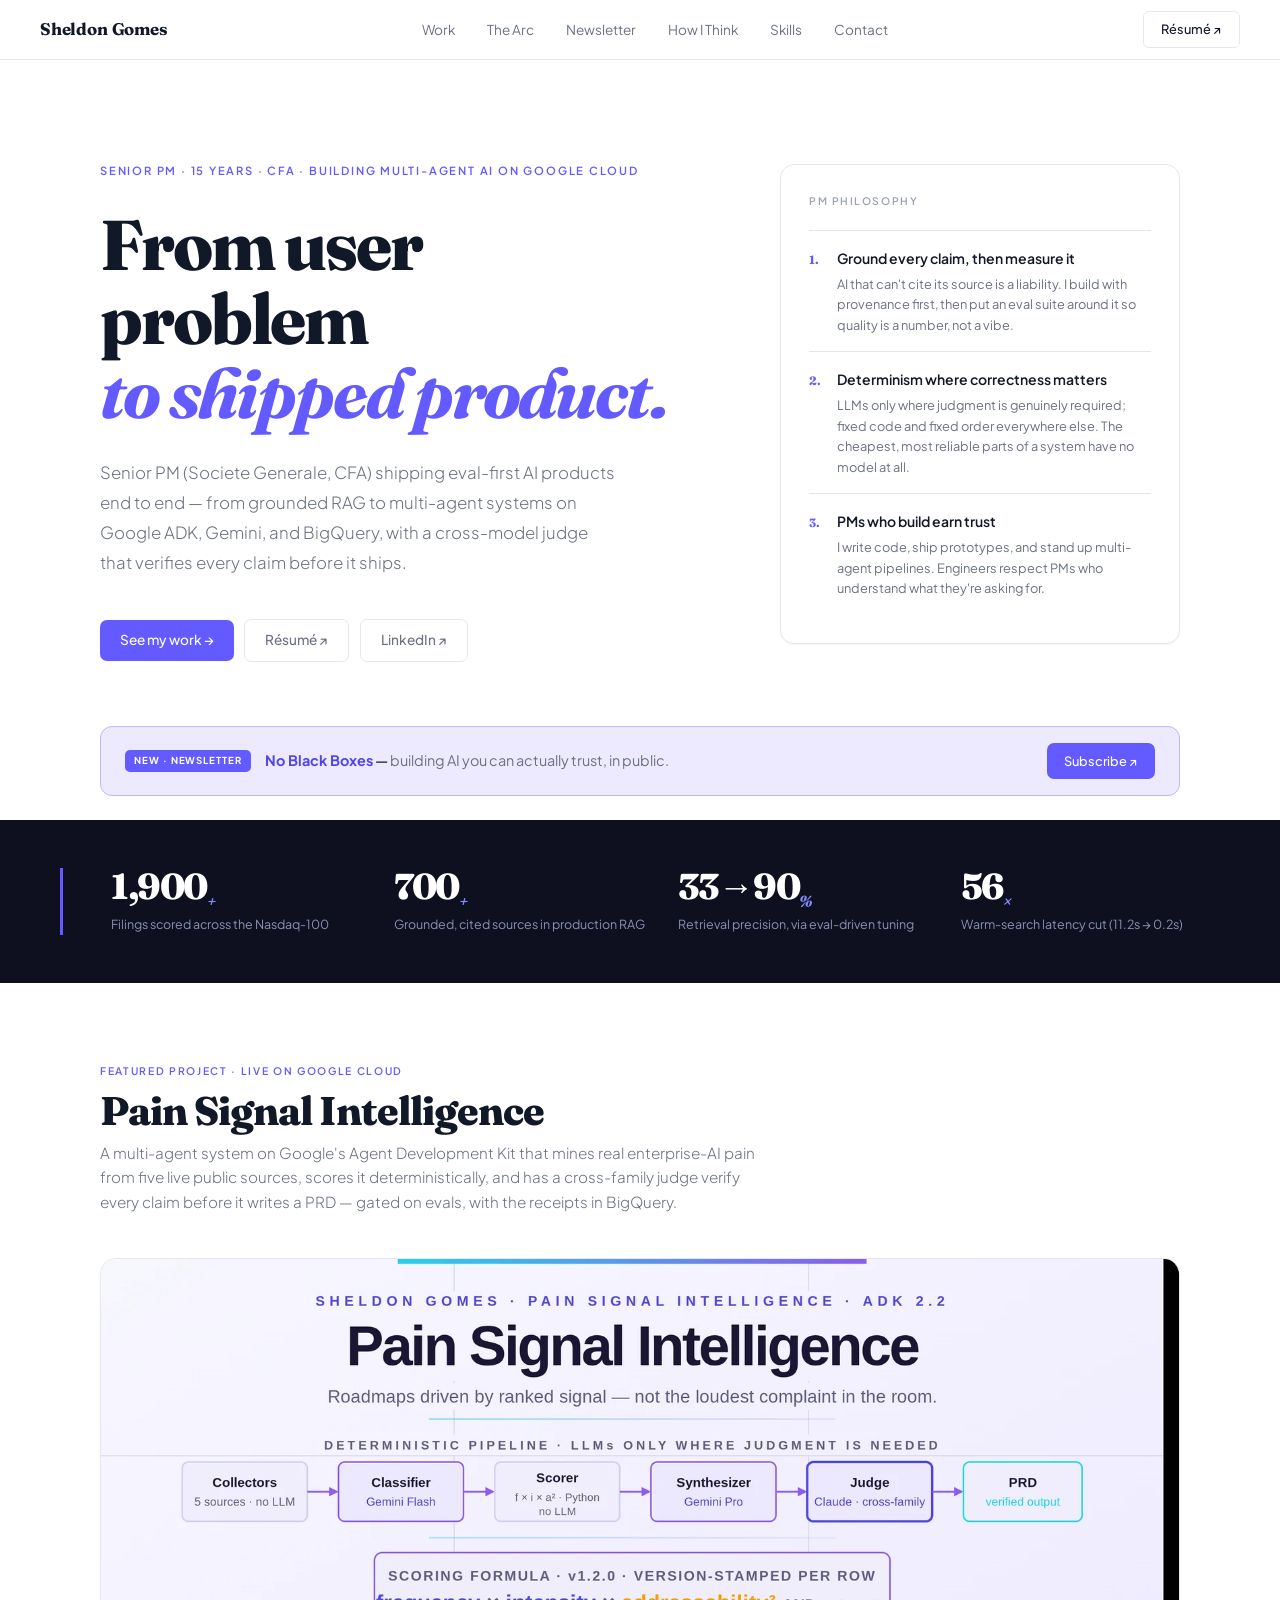
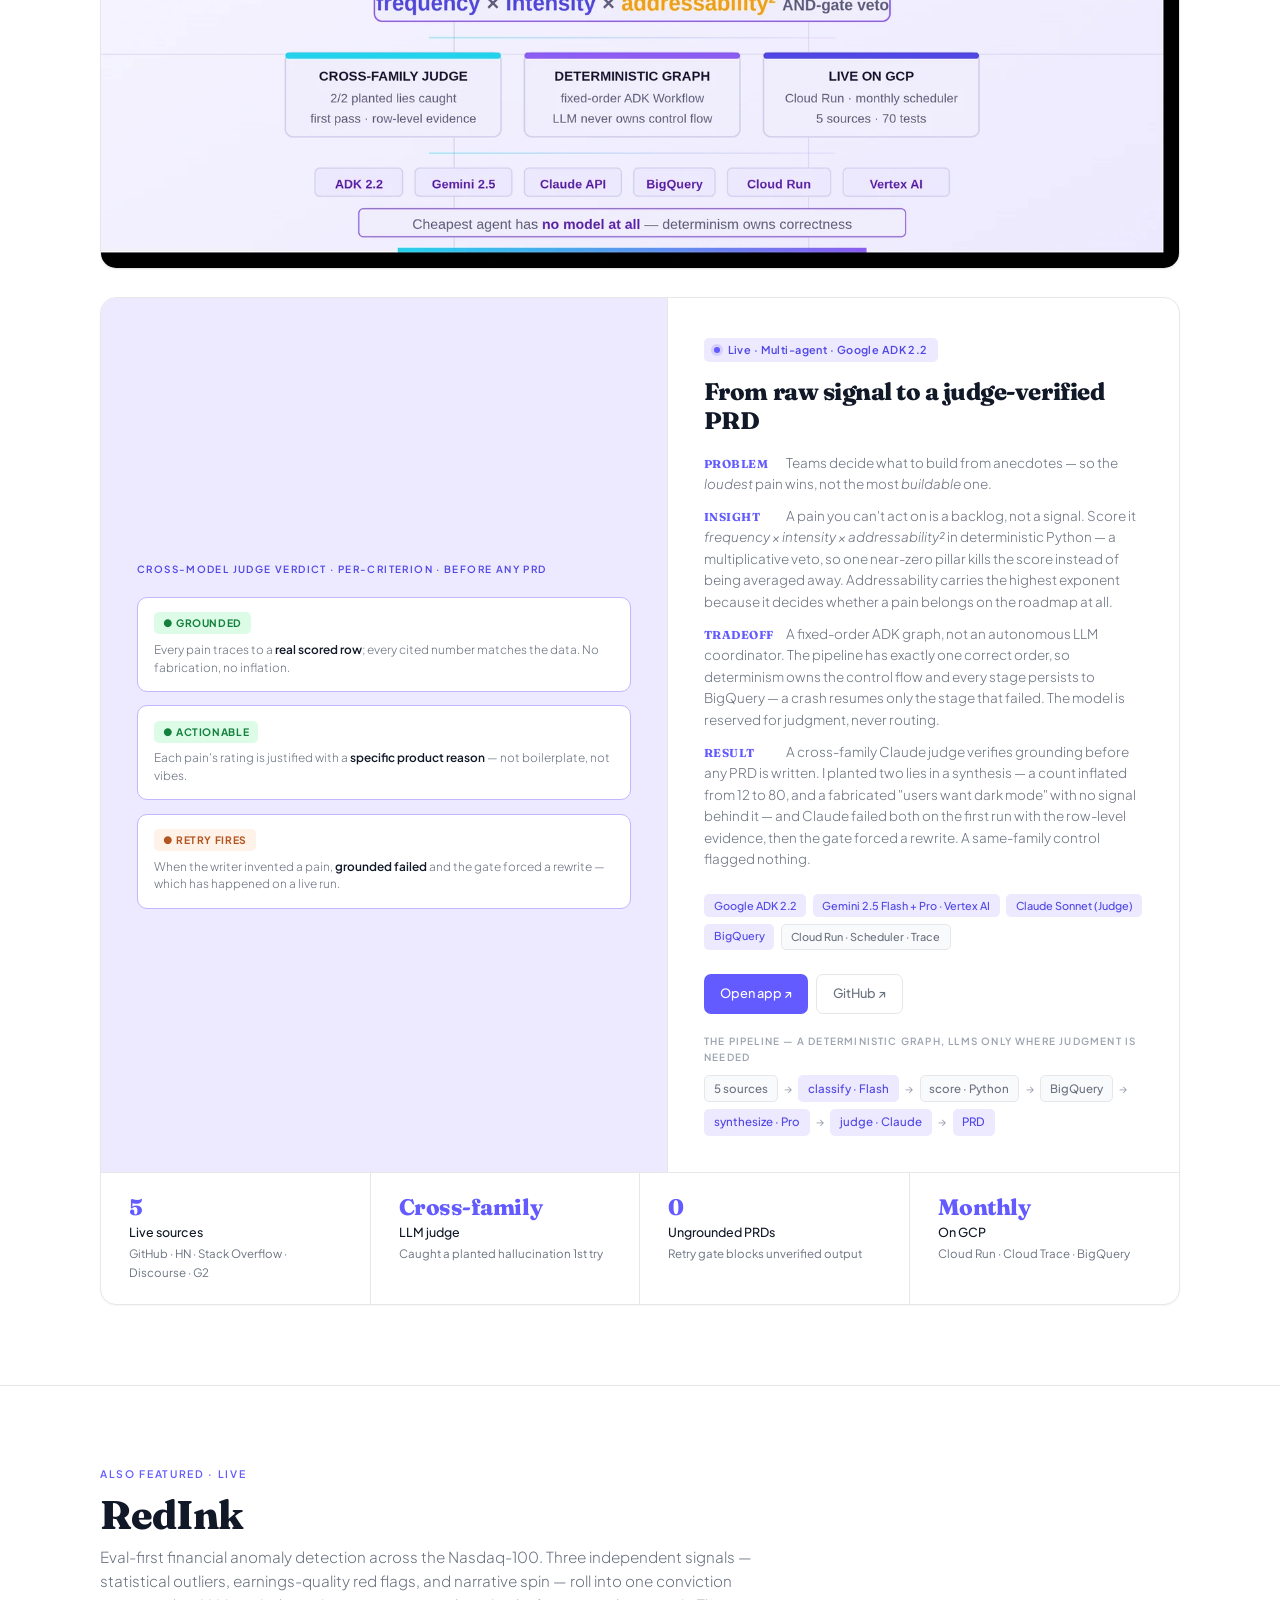
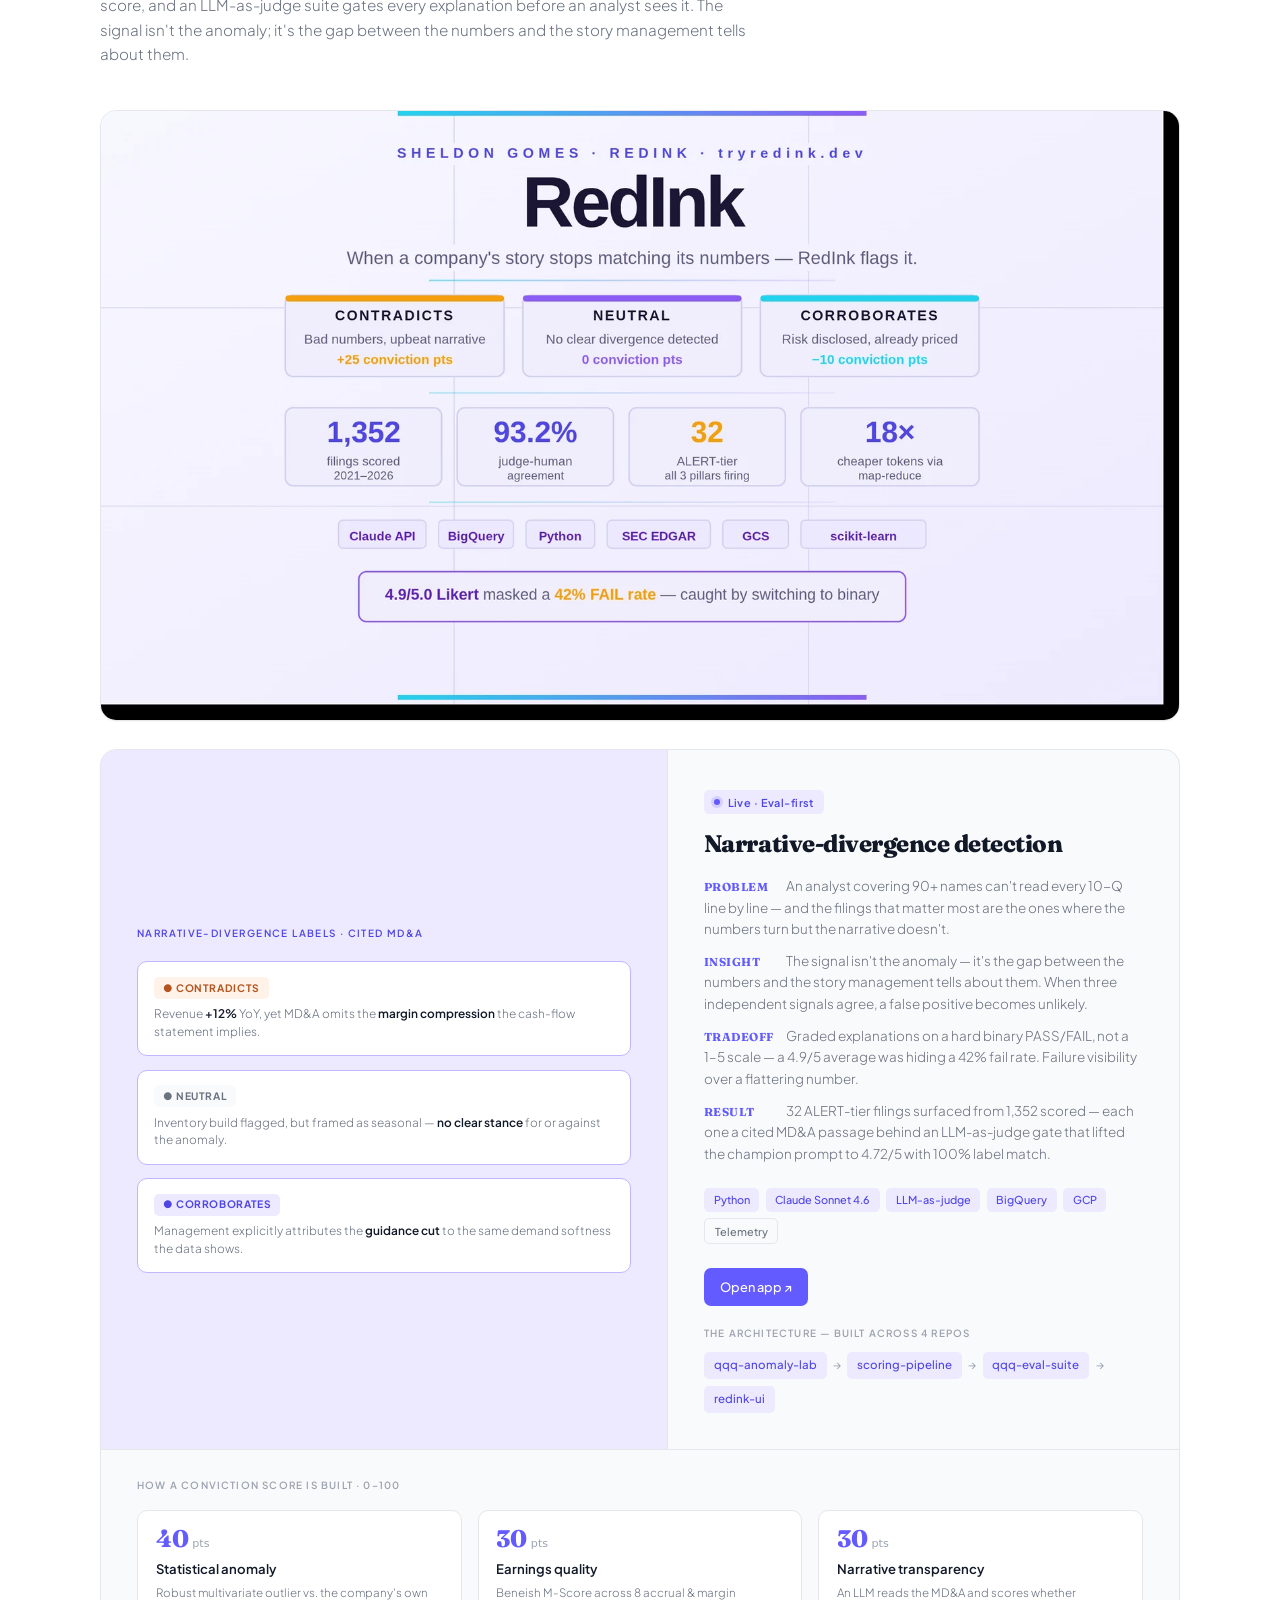
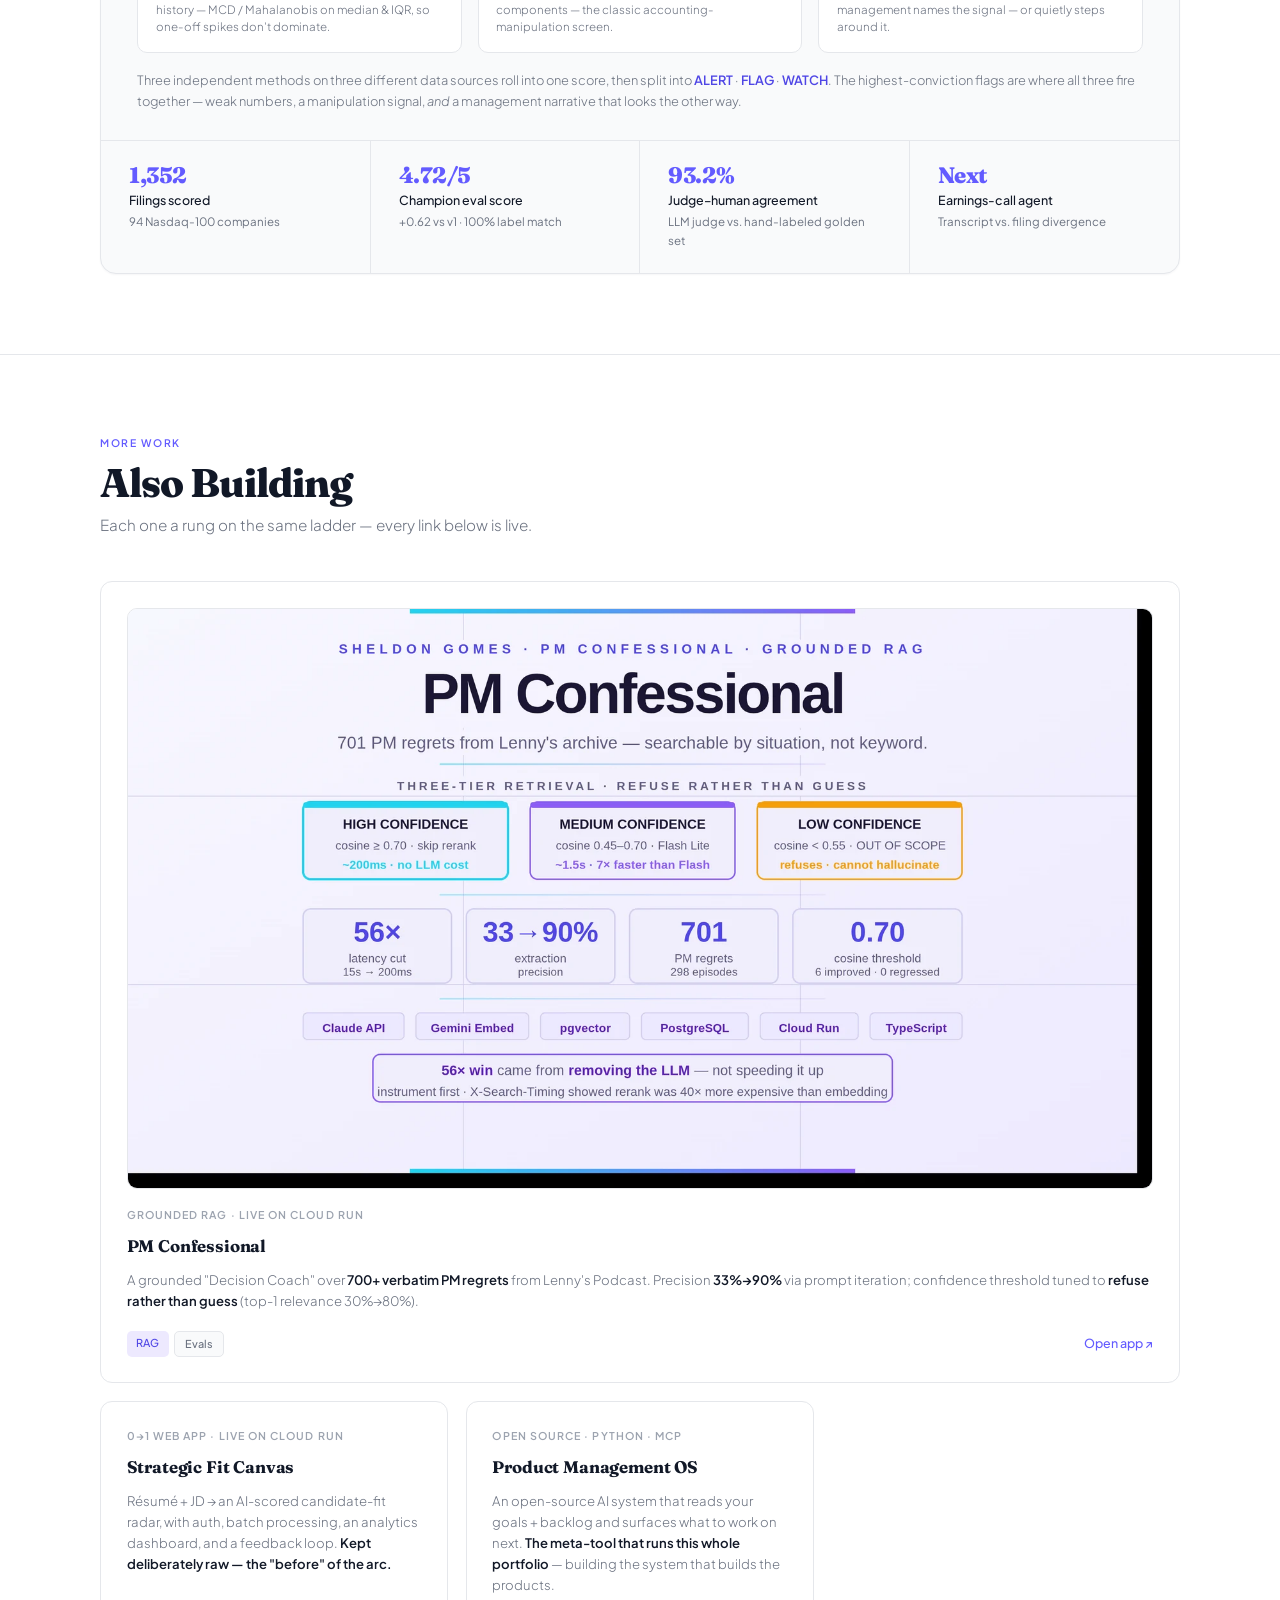
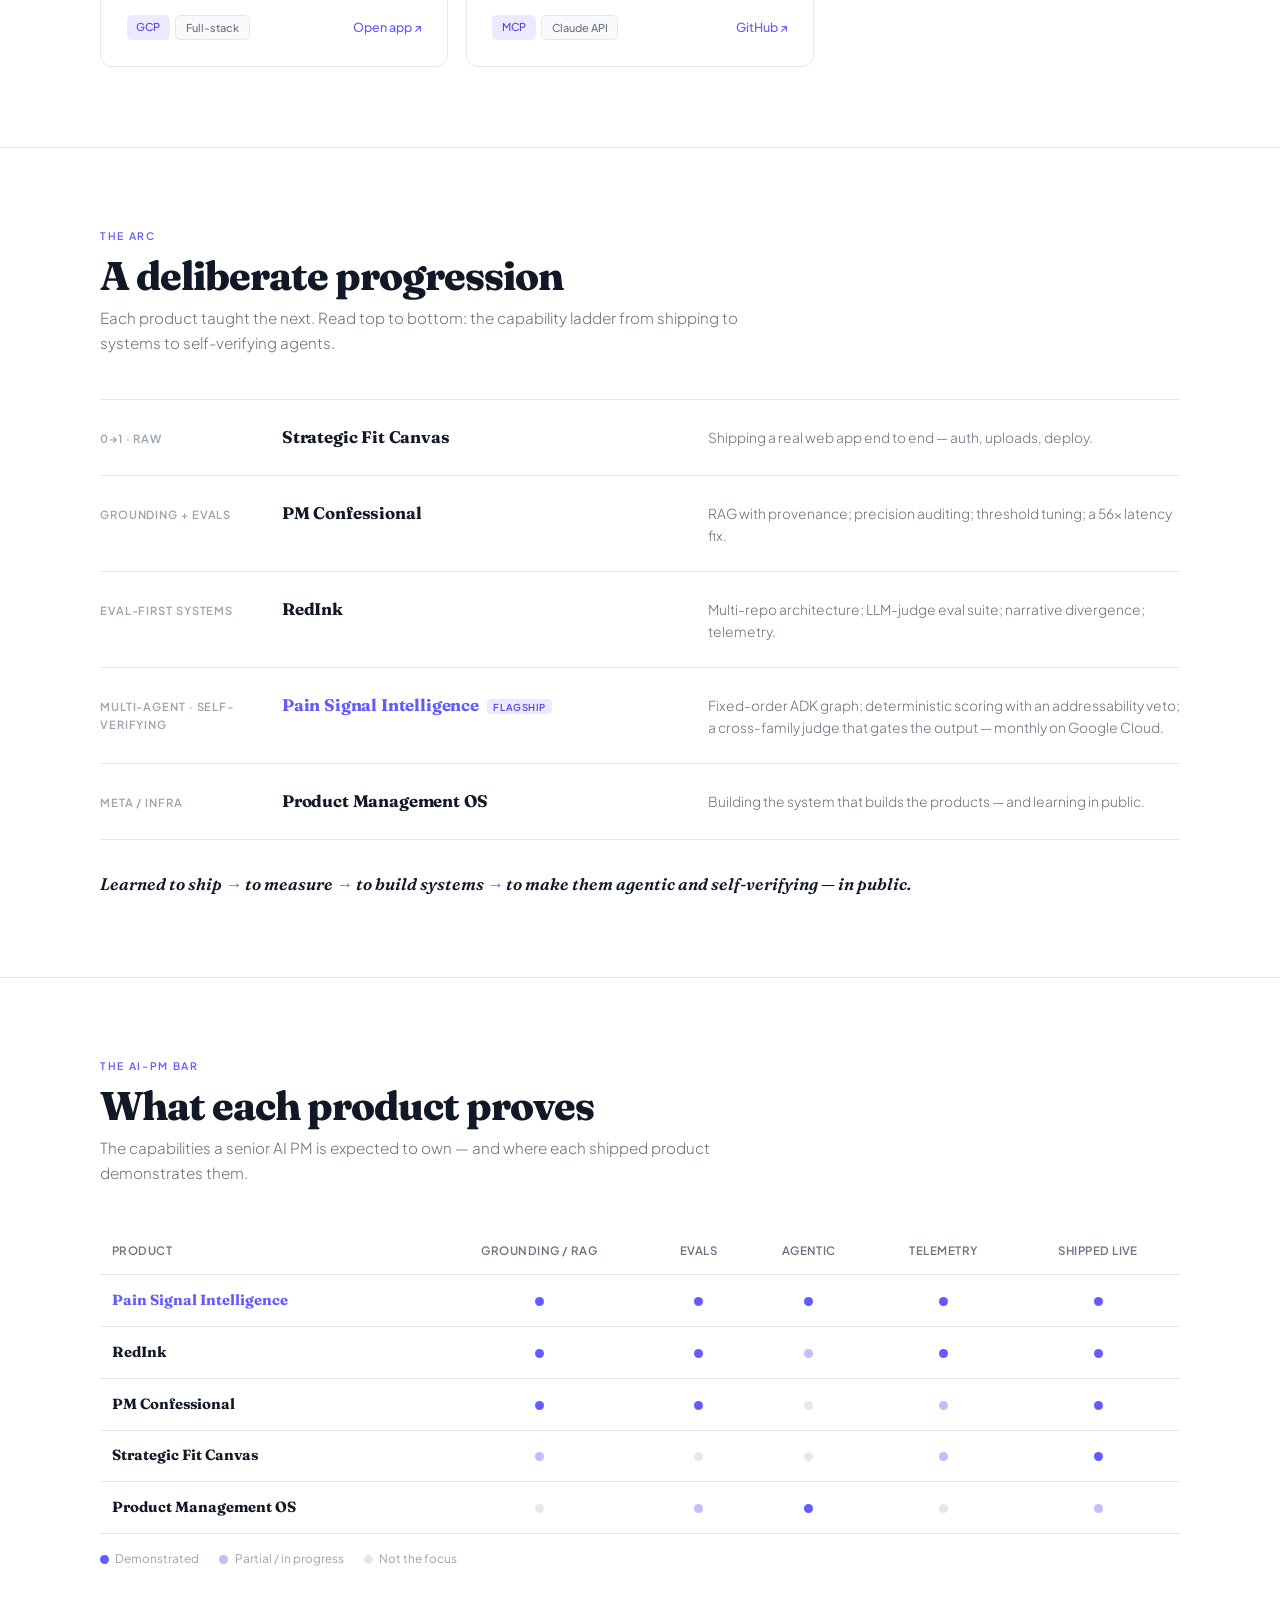
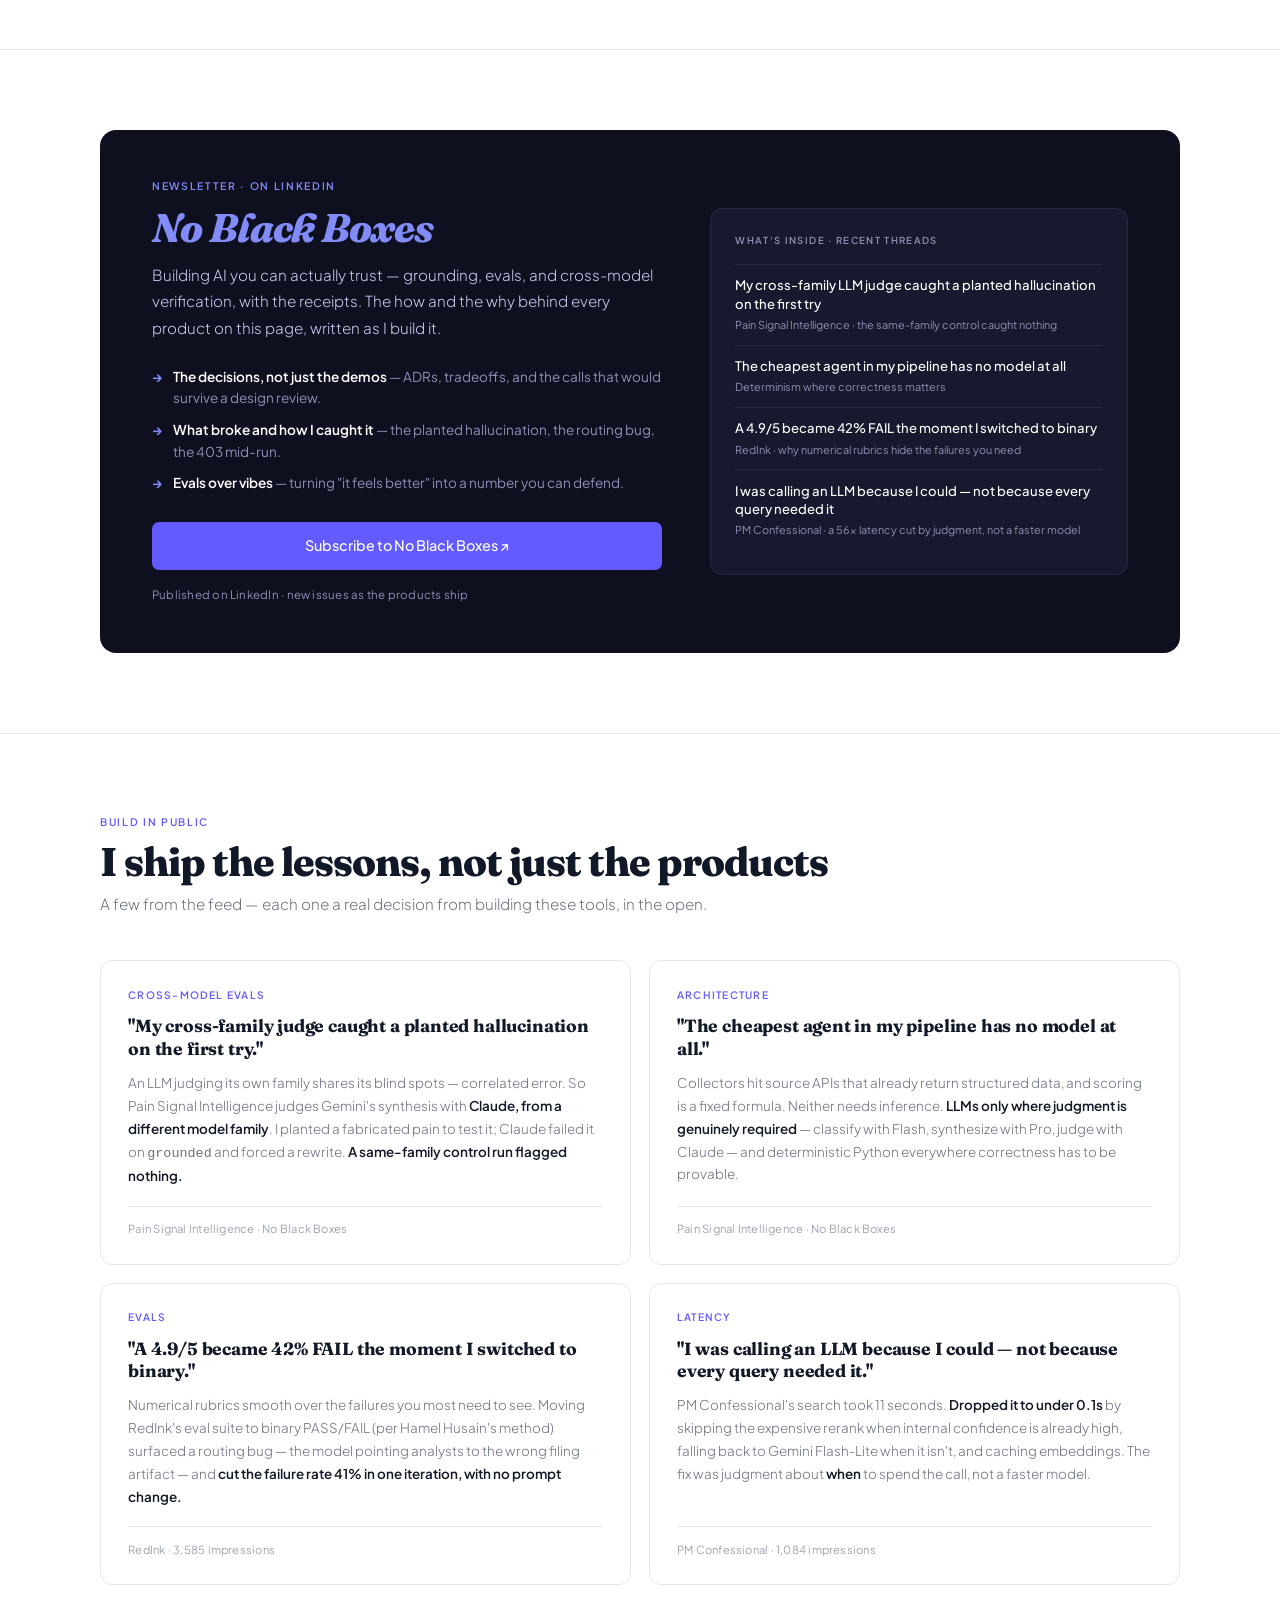
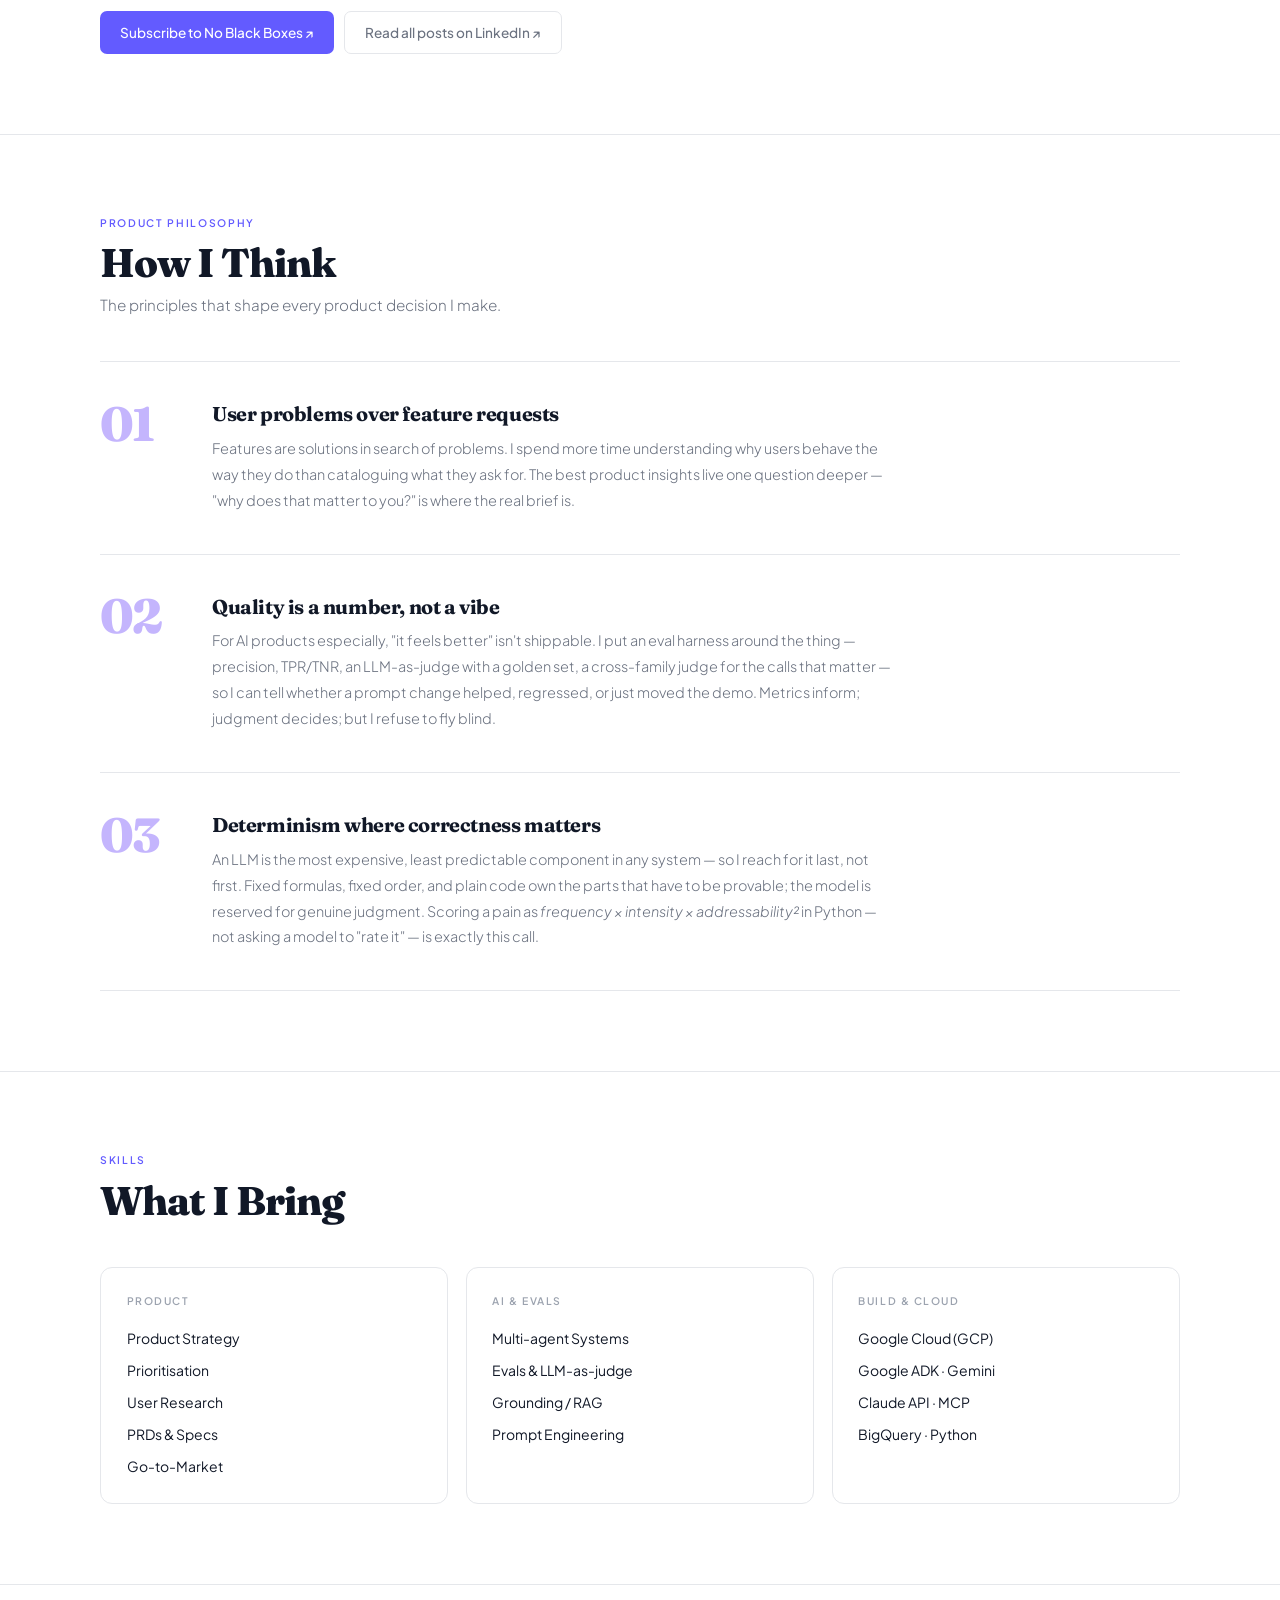
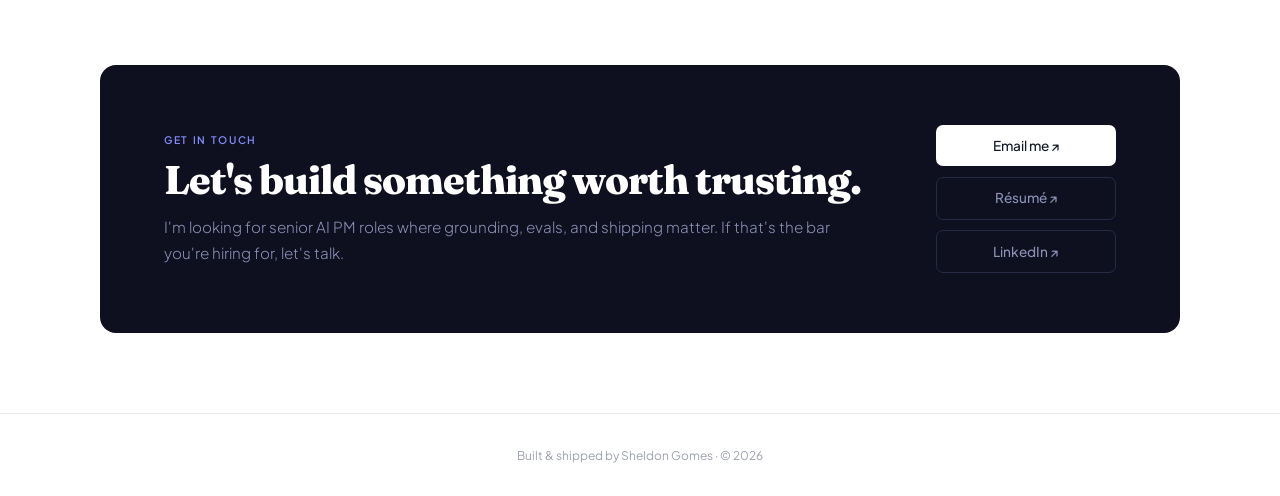
==== commit d53d9d32: "Add product featured banners (PSIS, RedInk, PM Confessional) - Three WebP hero banners (1600w, ~75KB" ====
--- a/index.html
+++ b/index.html
@@ -252,6 +252,17 @@
       box-shadow: 0 1px 2px rgba(17,24,39,0.04);
     }
     .featured:hover { border-color: var(--accent-border); box-shadow: 0 8px 24px rgba(99,91,255,0.08); }
+    .project-banner {
+      display: block; width: 100%; height: auto;
+      border: 1px solid var(--border); border-radius: 16px;
+      margin: 0 0 1.75rem; box-shadow: 0 1px 2px rgba(17,24,39,0.04);
+    }
+    .project-banner:hover { border-color: var(--accent-border); box-shadow: 0 8px 24px rgba(99,91,255,0.08); }
+    .proj-card-wide { grid-column: 1 / -1; }
+    .card-banner {
+      display: block; width: 100%; height: auto;
+      border: 1px solid var(--border); border-radius: 10px; margin-bottom: 1.1rem;
+    }
 
     .featured-body {
       display: grid; grid-template-columns: 1.05fr 0.95fr;
@@ -702,6 +713,8 @@
     <h2>Pain Signal Intelligence</h2>
     <p class="section-sub">A multi-agent system on Google's Agent Development Kit that mines real enterprise-AI pain from five live public sources, scores it deterministically, and has a cross-family judge verify every claim before it writes a PRD — gated on evals, with the receipts in BigQuery.</p>
   </div>
+
+  <img class="project-banner" src="/psis-banner.webp" width="1600" height="904" loading="lazy" decoding="async" alt="Pain Signal Intelligence overview: deterministic pipeline (collectors, classifier, scorer, synthesizer, cross-family Claude judge, PRD), the frequency × intensity × addressability² scoring formula, and the ADK 2.2 / Gemini / Claude / BigQuery / Cloud Run stack." />
 
   <div class="featured">
     <div class="featured-body">
@@ -805,6 +818,8 @@
     <p class="section-sub">Eval-first financial anomaly detection across the Nasdaq-100. Three independent signals — statistical outliers, earnings-quality red flags, and narrative spin — roll into one conviction score, and an LLM-as-judge suite gates every explanation before an analyst sees it. The signal isn't the anomaly; it's the gap between the numbers and the story management tells about them.</p>
   </div>
 
+  <img class="project-banner" src="/redink-banner.webp" width="1600" height="904" loading="lazy" decoding="async" alt="RedInk overview: CONTRADICTS / NEUTRAL / CORROBORATES narrative-divergence labels, 1,352 filings scored, 93.2% judge–human agreement, 32 ALERT-tier filings, and the Claude / BigQuery / Python / SEC EDGAR stack." />
+
   <div class="featured secondary">
     <div class="featured-body">
       <!-- CSS-rendered product demo: narrative-divergence labels -->
@@ -923,7 +938,8 @@
   </div>
   <div class="projects-grid">
 
-    <div class="proj-card" onclick="window.open('https://pm-confessional-359562560246.us-central1.run.app','_blank')">
+    <div class="proj-card proj-card-wide" onclick="window.open('https://pm-confessional-359562560246.us-central1.run.app','_blank')">
+      <img class="card-banner" src="/pm-confessional-banner.webp" width="1600" height="904" loading="lazy" decoding="async" alt="PM Confessional overview: a grounded RAG Decision Coach over 701 PM regrets, three-tier retrieval (high/medium/low confidence) that refuses rather than guesses, 56× latency cut by removing the reranker, and the Claude / Gemini Embed / pgvector / PostgreSQL / Cloud Run stack." />
       <div>
         <div class="proj-type">Grounded RAG · Live on Cloud Run</div>
         <div class="proj-title">PM Confessional</div>
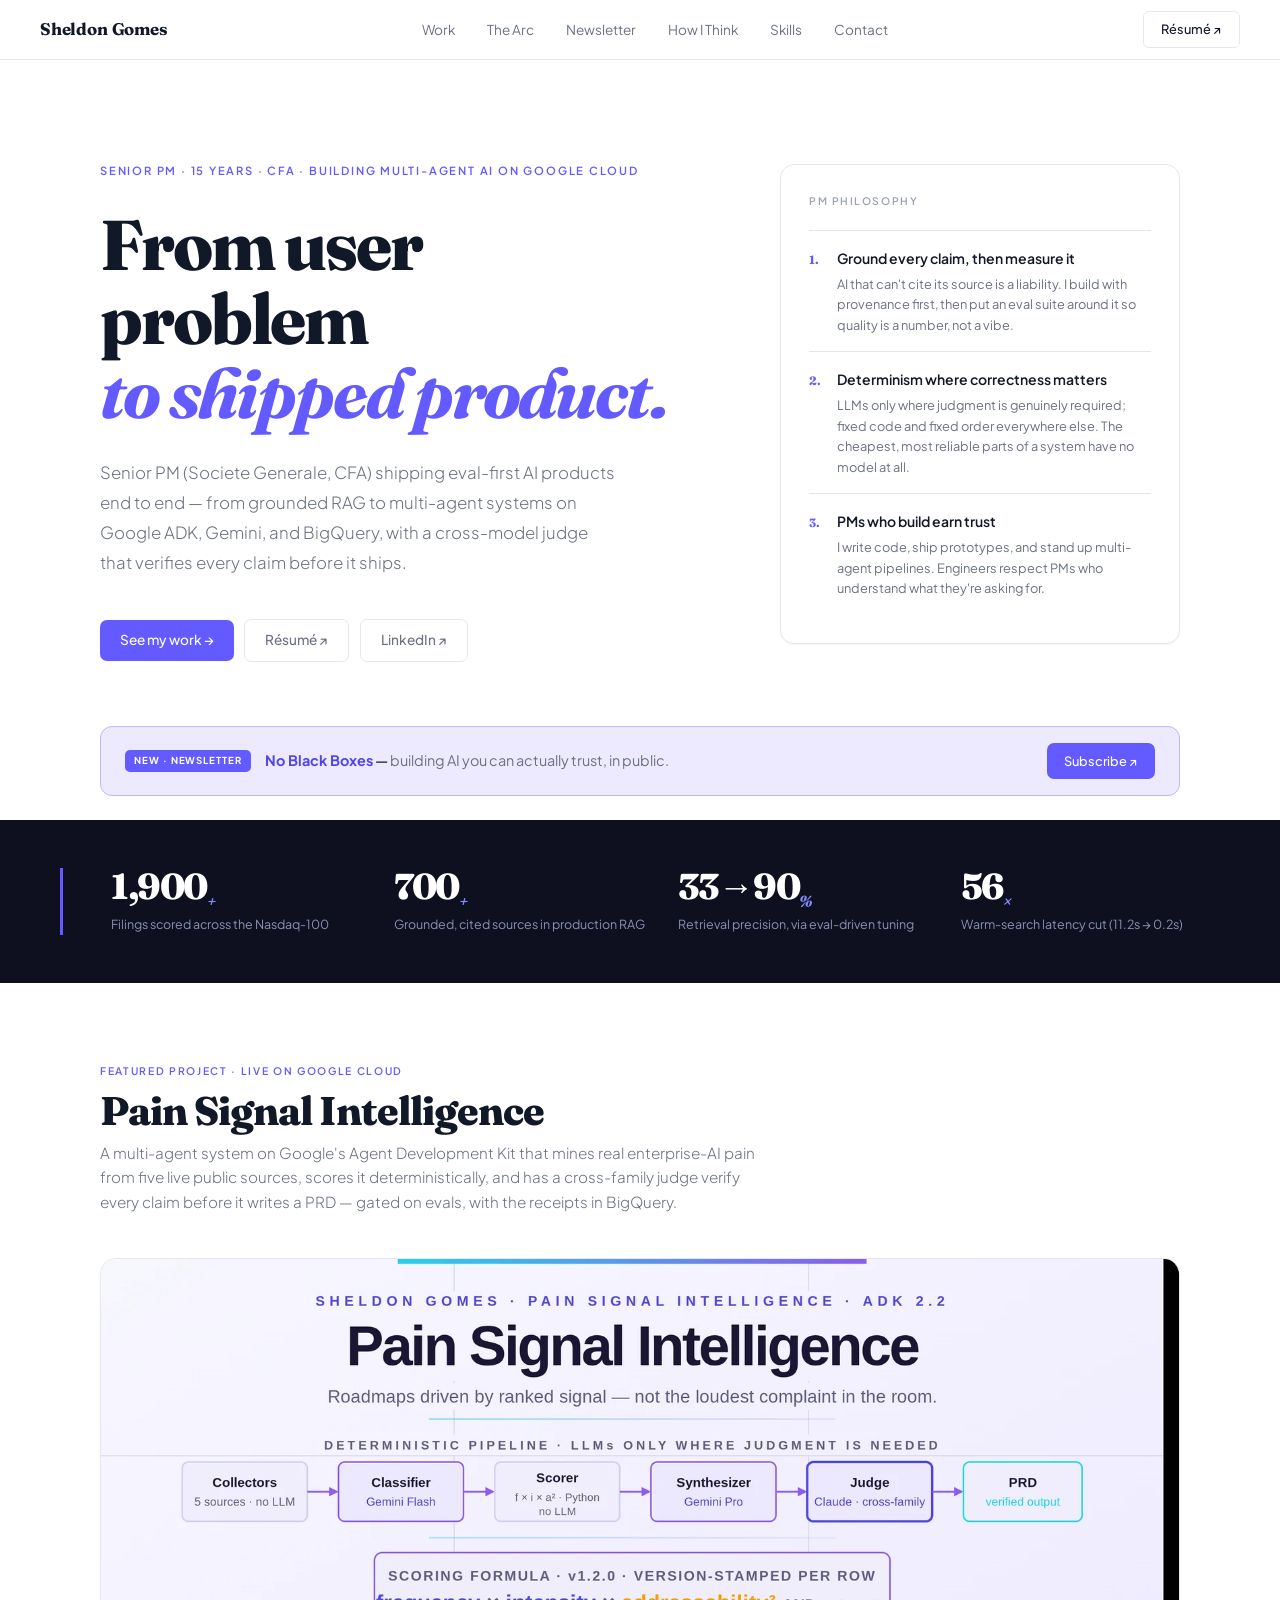
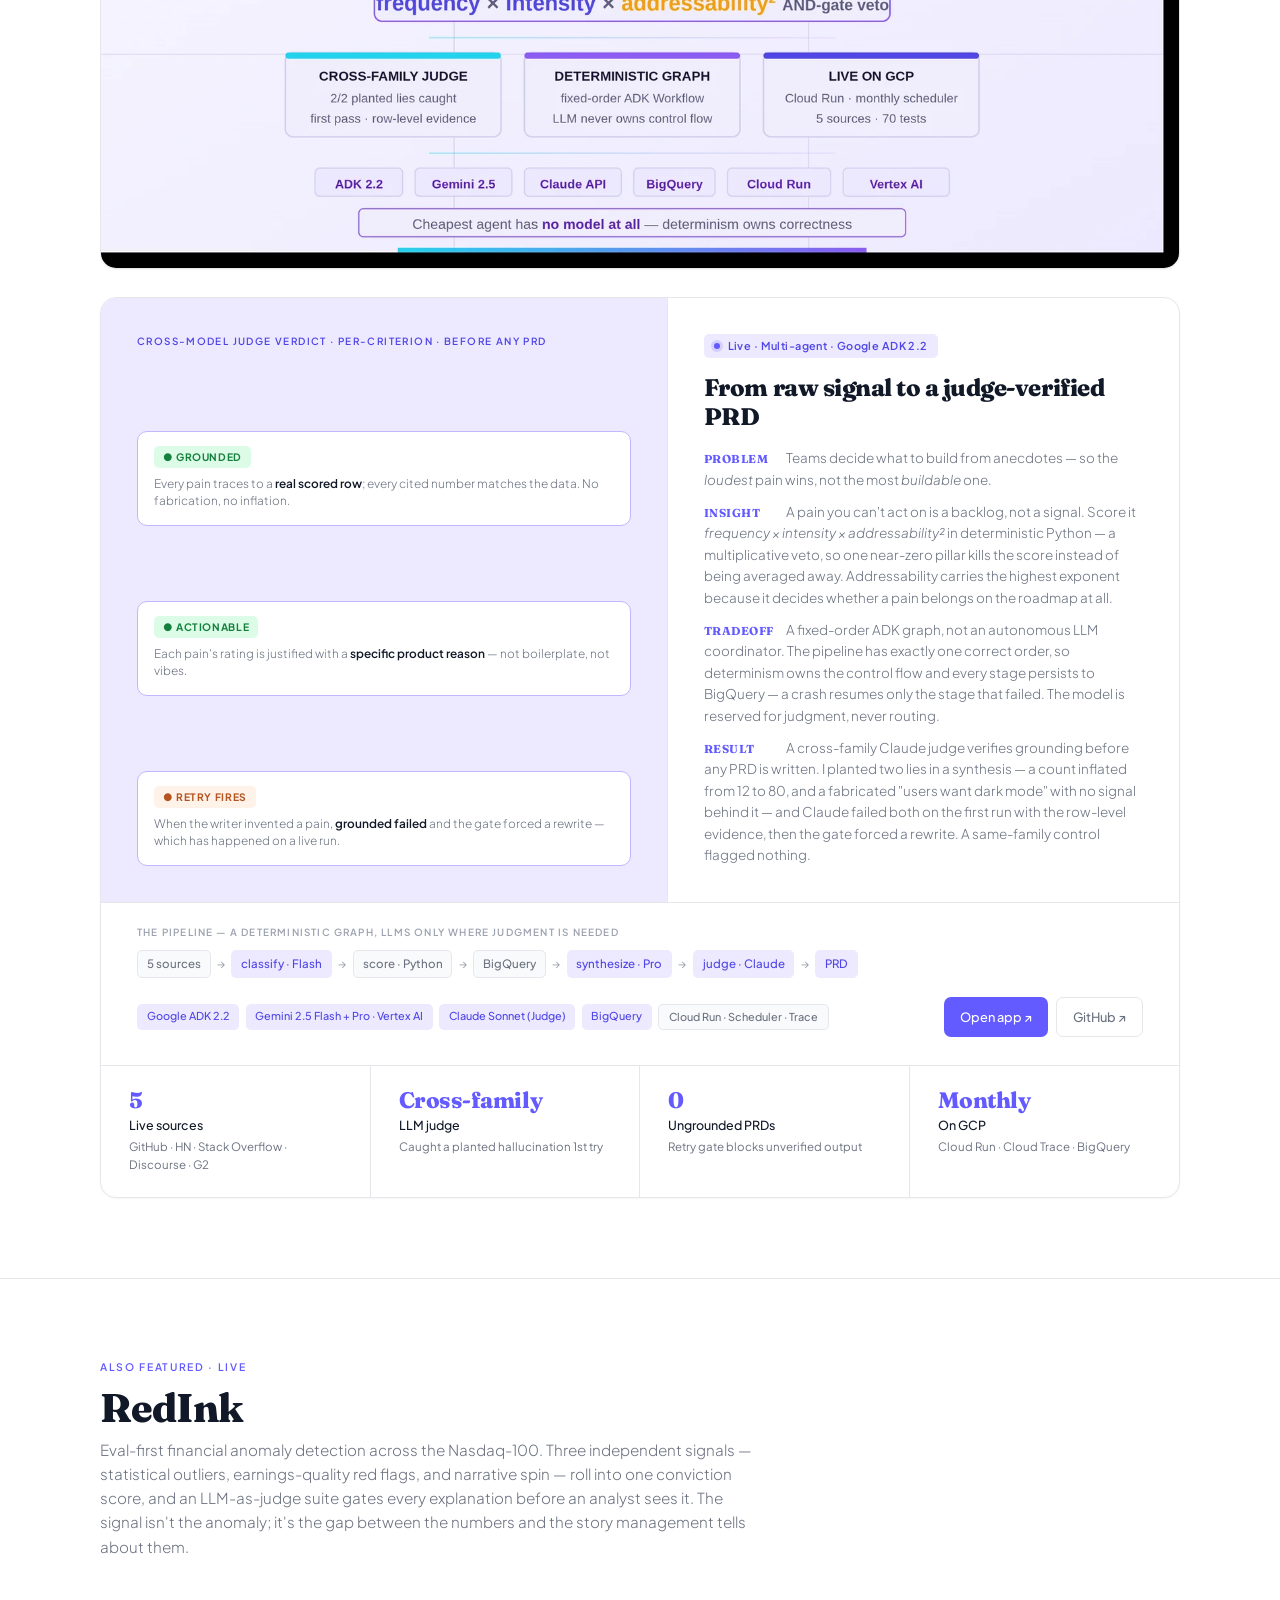
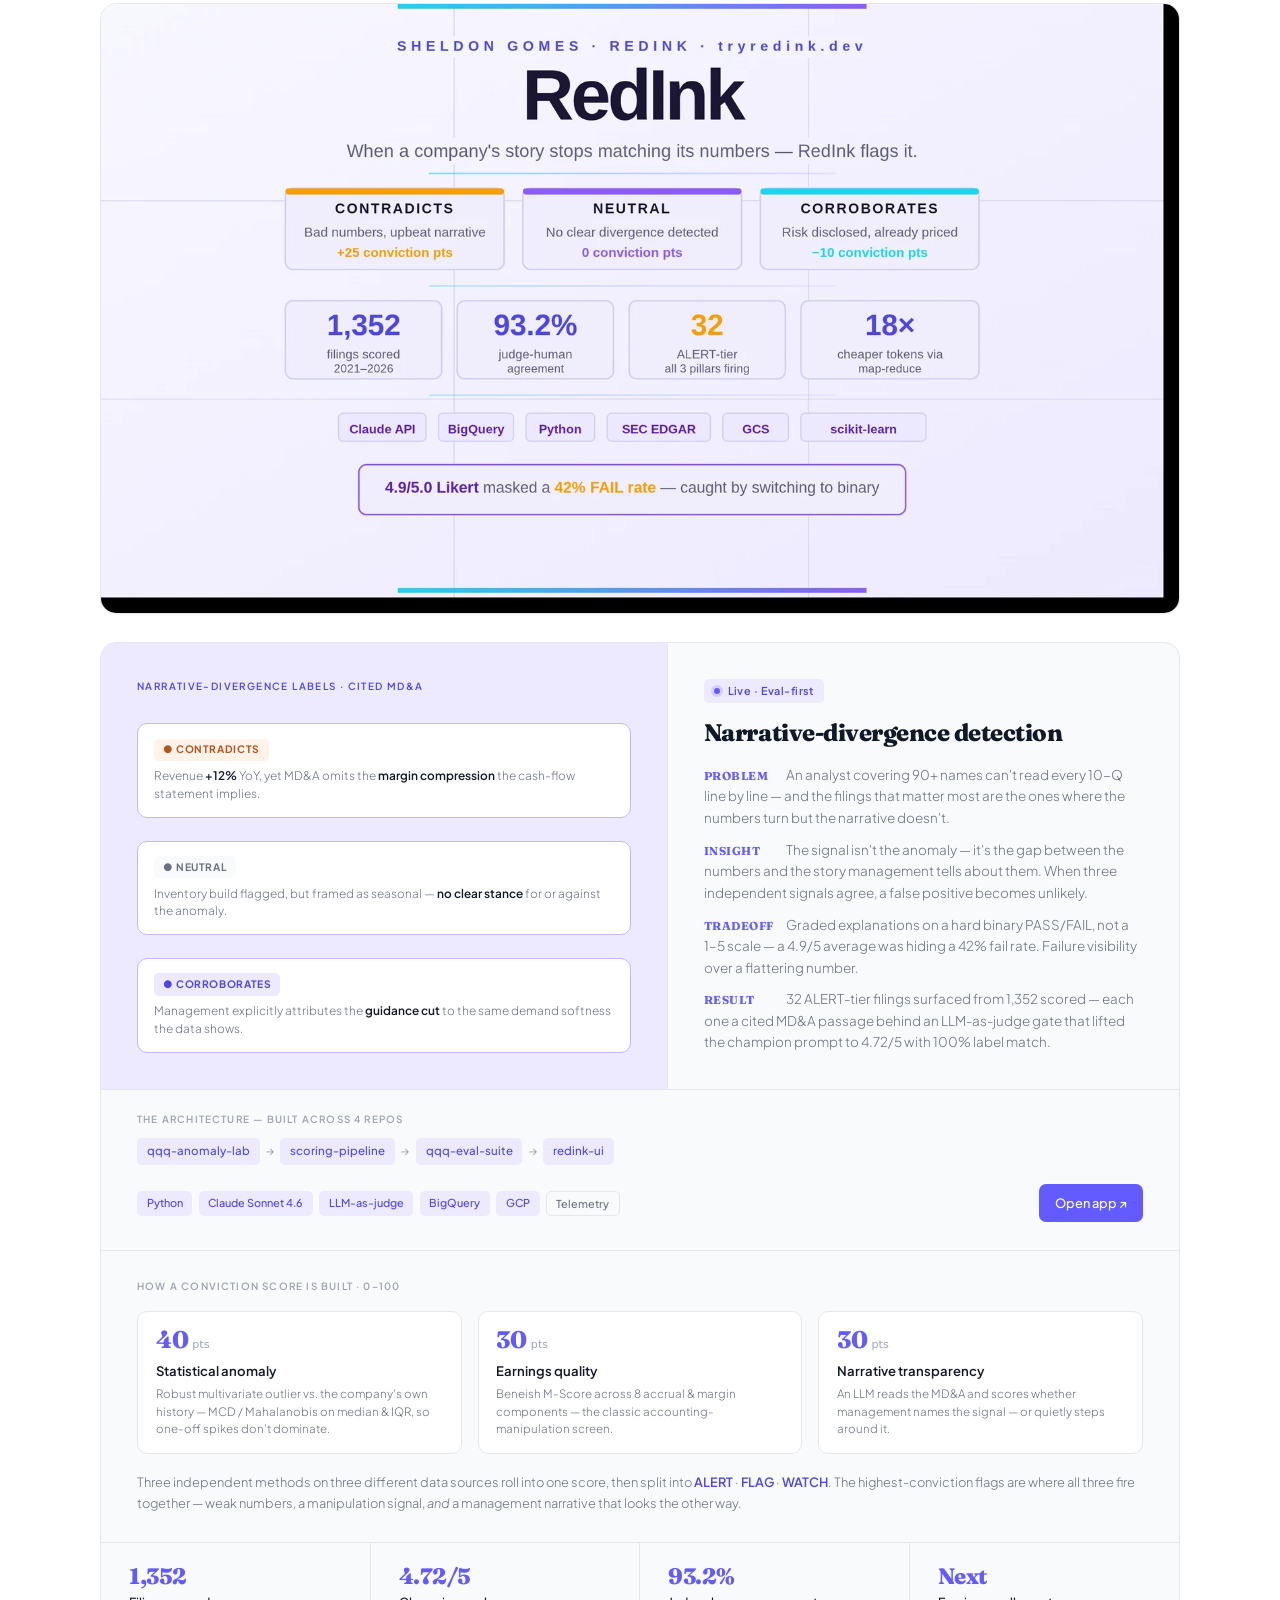
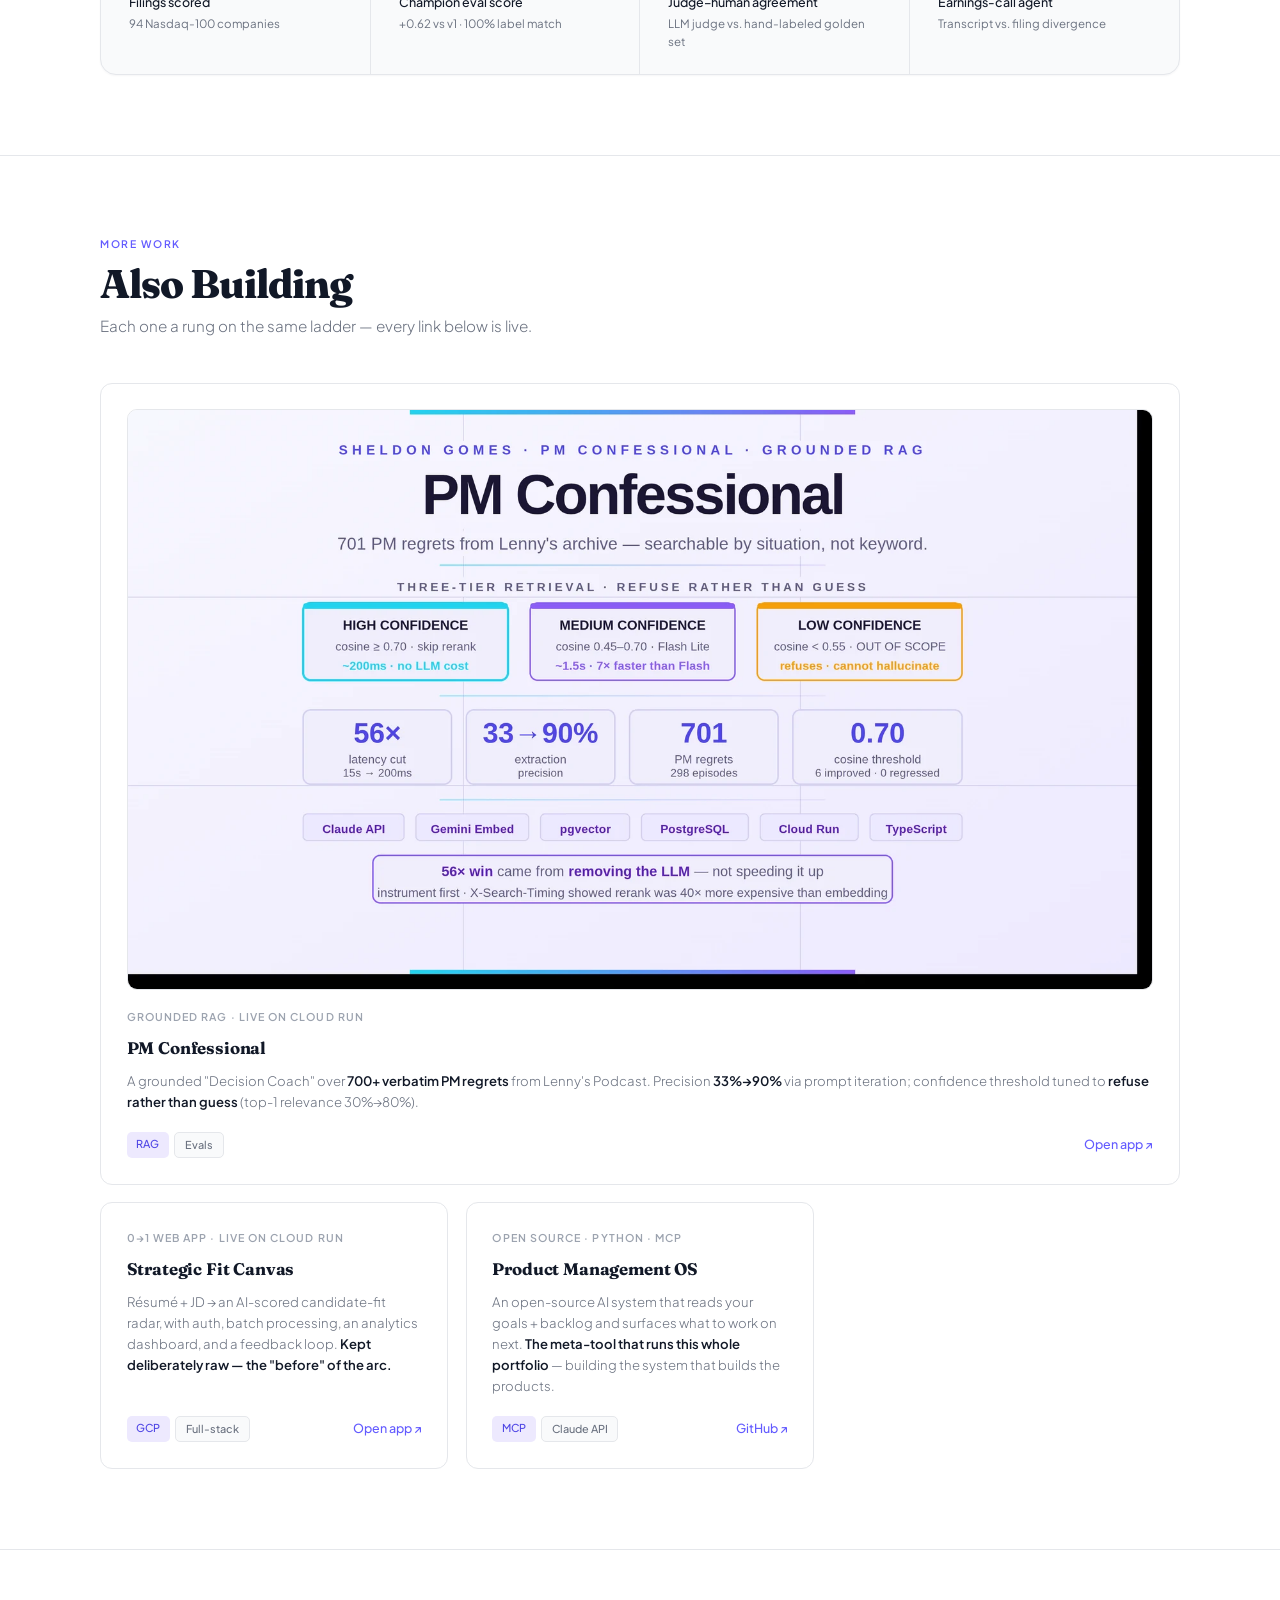
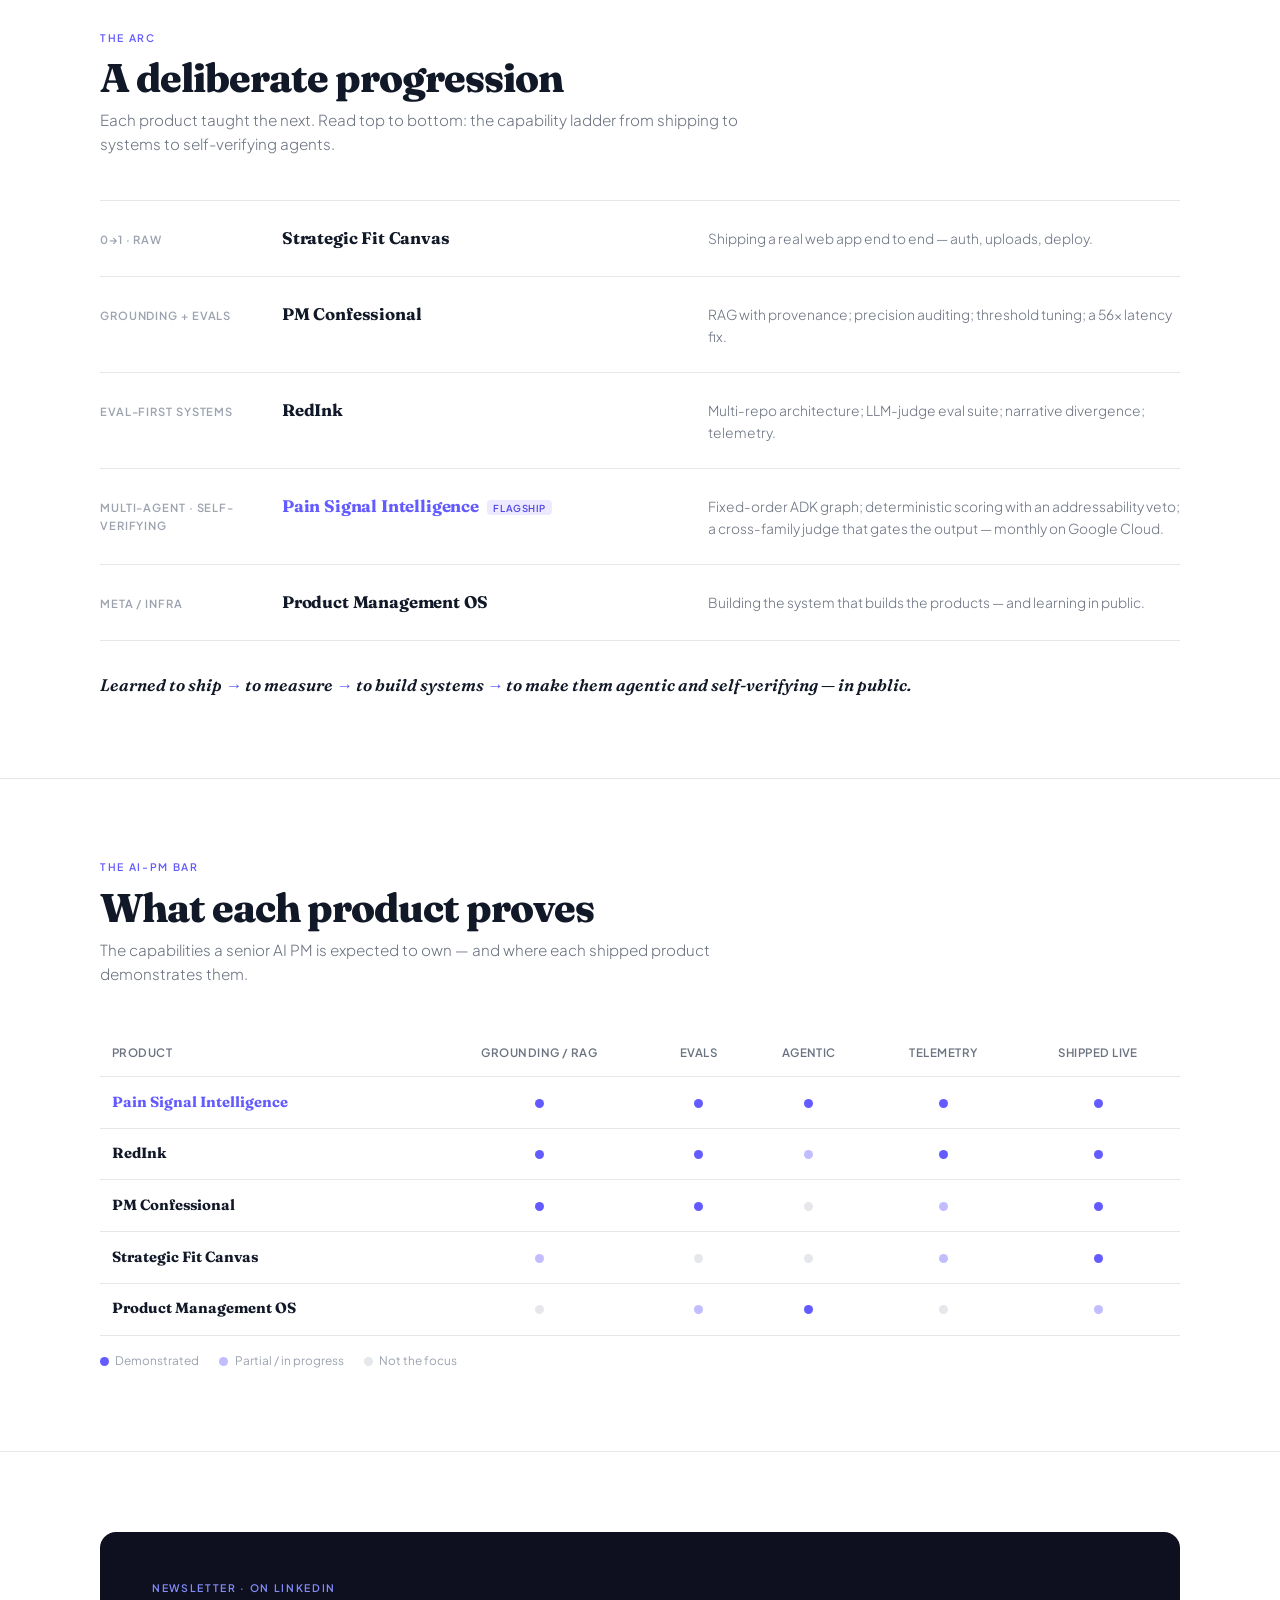
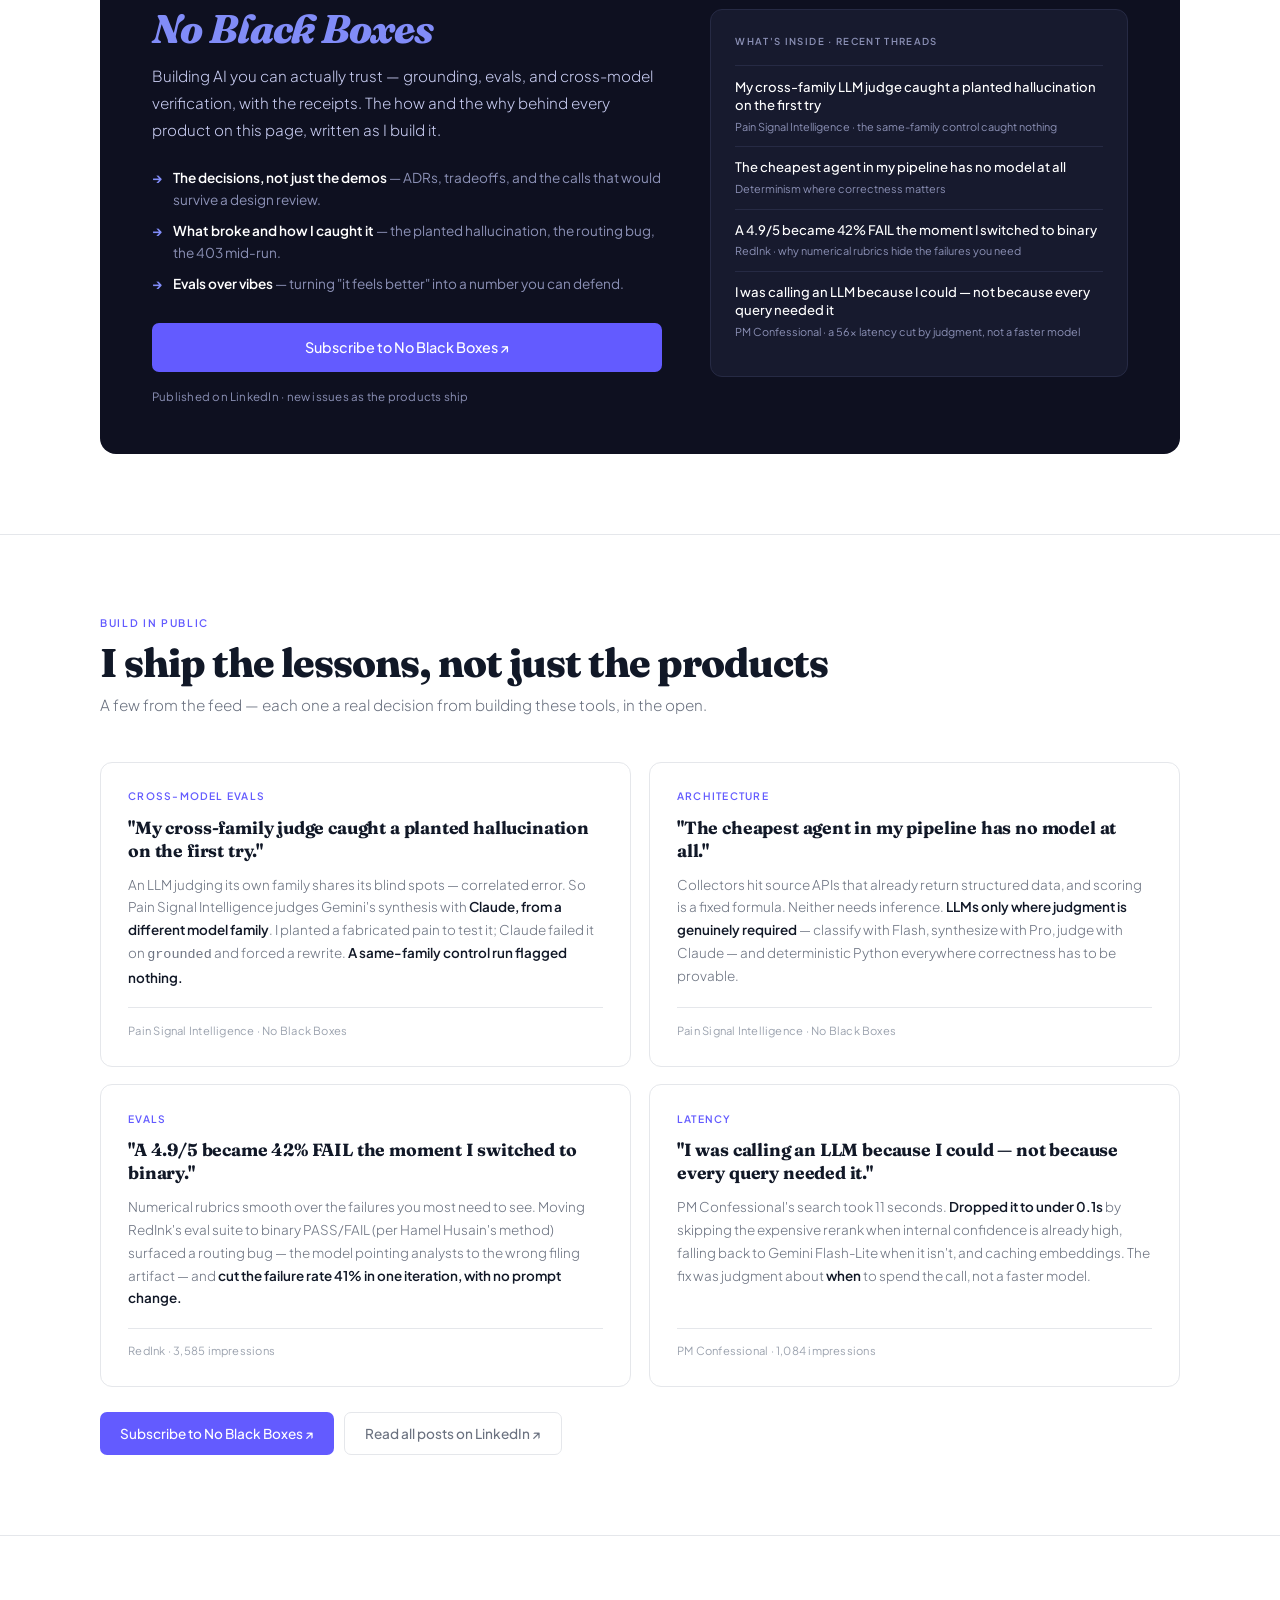
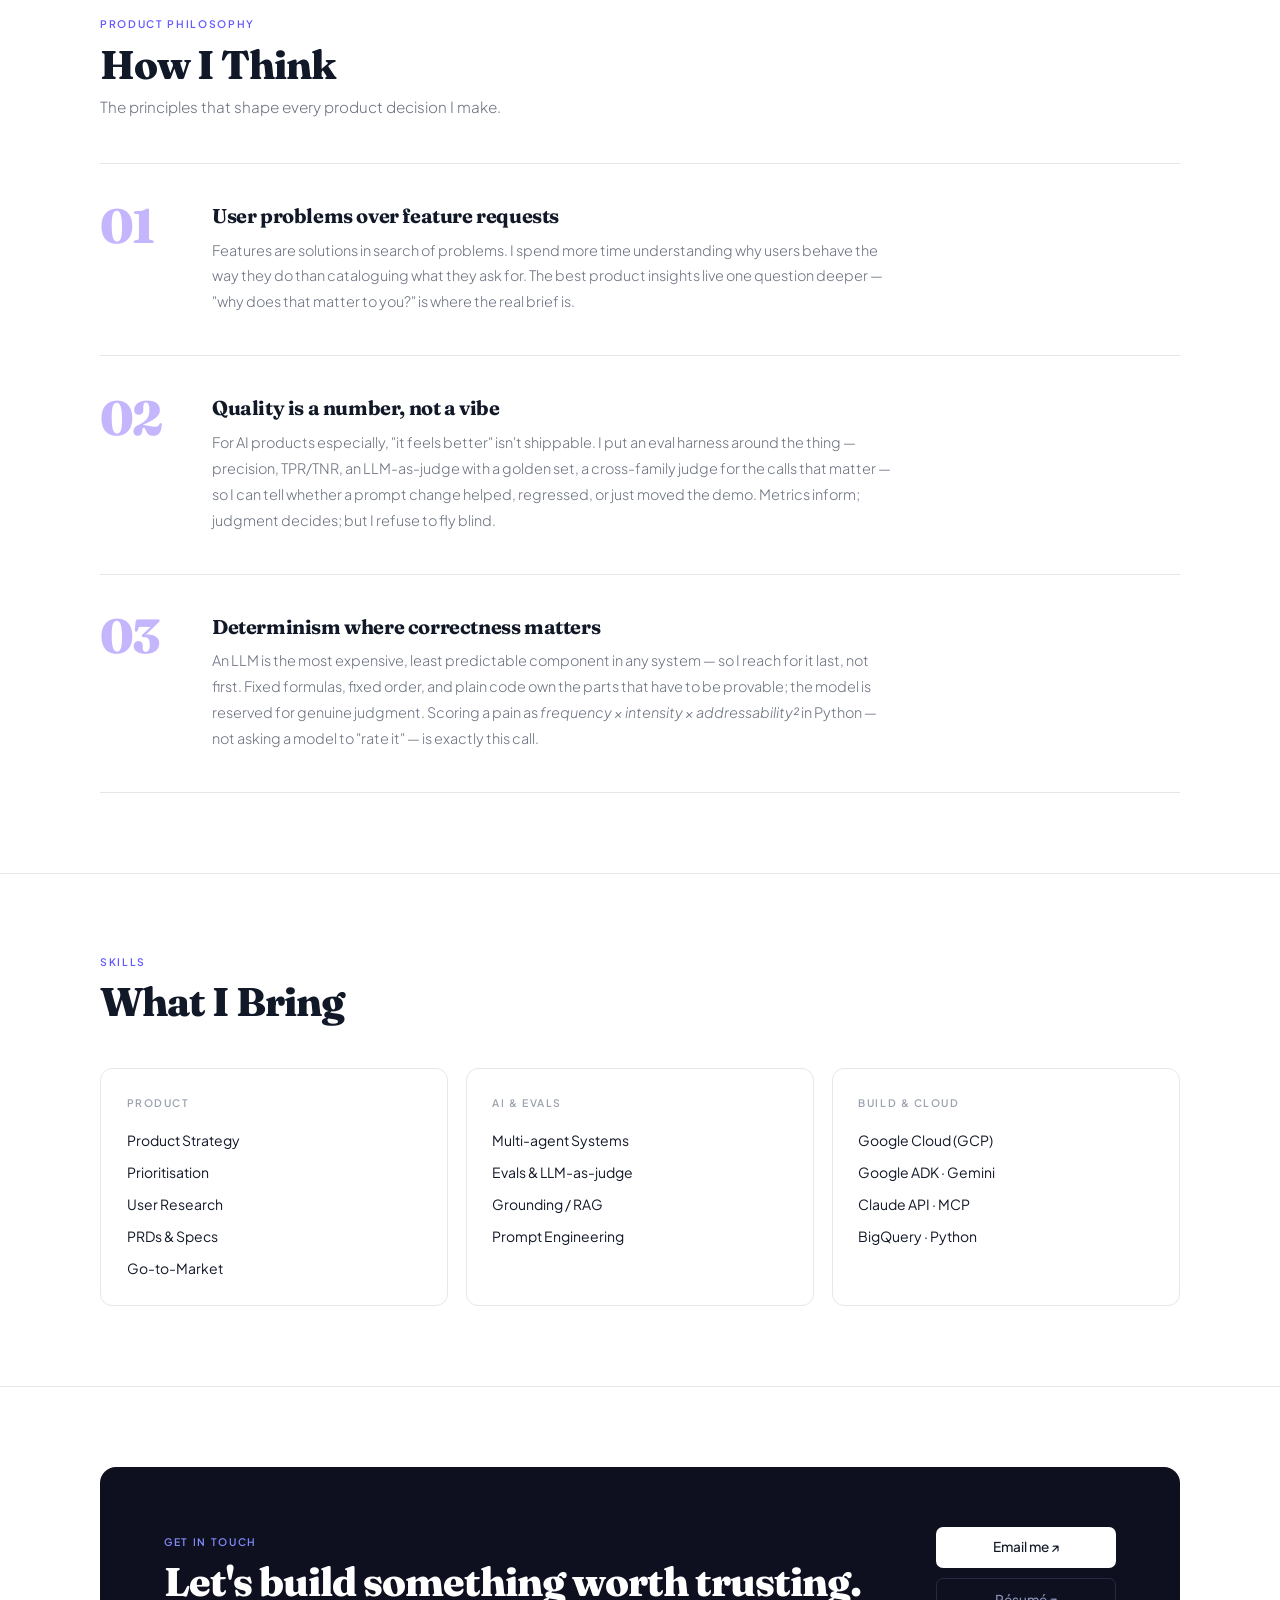
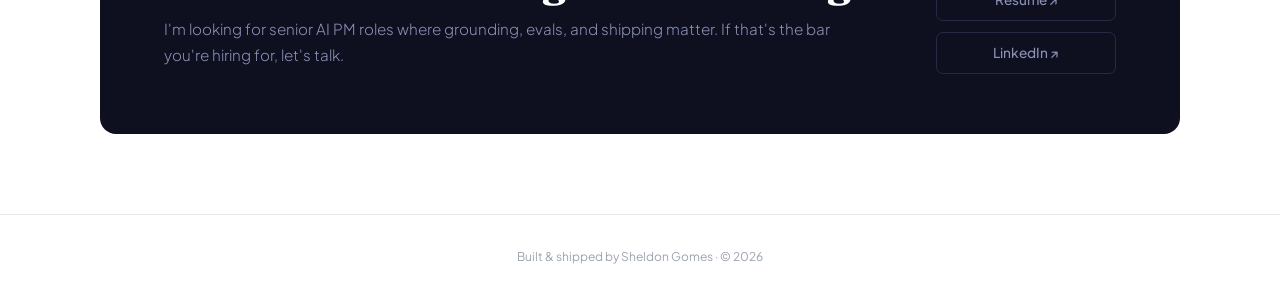
==== commit e8afc577: "Redesign featured sections: balance columns, kill blank space The 2-col featured-body left the demo " ====
--- a/index.html
+++ b/index.html
@@ -273,7 +273,7 @@
       background: var(--accent-light);
       padding: 2.25rem;
       display: flex; flex-direction: column; gap: 0.85rem;
-      justify-content: center;
+      justify-content: space-between;
     }
     .visual-cap {
       font-size: 0.62rem; font-weight: 600; letter-spacing: 0.14em;
@@ -302,7 +302,7 @@
     .featured-info {
       padding: 2.25rem;
       border-left: 1px solid var(--border);
-      display: flex; flex-direction: column; justify-content: space-between;
+      display: flex; flex-direction: column; justify-content: flex-start;
     }
     .featured-badge {
       display: inline-flex; align-items: center; gap: 0.45rem;
@@ -319,7 +319,7 @@
     }
 
     /* Problem → Insight → Tradeoff → Result block */
-    .pitr { display: flex; flex-direction: column; gap: 0.65rem; margin-bottom: 1.5rem; }
+    .pitr { display: flex; flex-direction: column; gap: 0.65rem; margin-bottom: 0; }
     .pitr-row { font-size: 0.84rem; color: var(--muted); line-height: 1.6; font-weight: 300; }
     .pitr-row b {
       display: inline-block; min-width: 4.6rem;
@@ -328,7 +328,7 @@
       color: var(--accent); margin-right: 0.5rem;
     }
 
-    .tags { display: flex; flex-wrap: wrap; gap: 0.4rem; margin-bottom: 1.5rem; }
+    .tags { display: flex; flex-wrap: wrap; gap: 0.4rem; margin-bottom: 0; }
     .tag {
       background: var(--accent-light); color: var(--accent-mid);
       border-radius: 5px; padding: 0.2rem 0.6rem;
@@ -338,7 +338,7 @@
     .featured-links { display: flex; gap: 0.5rem; flex-wrap: wrap; }
 
     /* Architecture / repo strip */
-    .repo-strip { margin-top: 1.25rem; }
+    .repo-strip { margin-top: 0; }
     .repo-strip-label {
       display: block; font-size: 0.62rem; font-weight: 600; letter-spacing: 0.12em;
       text-transform: uppercase; color: var(--muted2); margin-bottom: 0.6rem;
@@ -354,6 +354,15 @@
     .repo-chip.plain { color: var(--muted); background: var(--surface2); border: 1px solid var(--border); }
     .repo-arrow { color: var(--muted2); font-size: 0.72rem; user-select: none; }
 
+    .featured-foot {
+      padding: 1.4rem 2.25rem 1.75rem; border-top: 1px solid var(--border);
+      display: flex; flex-direction: column; gap: 1.2rem;
+    }
+    .featured-footrow {
+      display: flex; justify-content: space-between; align-items: center;
+      gap: 1.2rem; flex-wrap: wrap;
+    }
+    @media (max-width: 720px) { .featured-footrow { flex-direction: column; align-items: flex-start; } }
     .featured-stats {
       border-top: 1px solid var(--border);
       display: grid; grid-template-columns: repeat(4,1fr);
@@ -737,49 +746,49 @@
       </div>
 
       <div class="featured-info">
-        <div>
-          <div class="featured-badge">
-            <span class="live-dot"></span>
-            Live · Multi-agent · Google ADK 2.2
-          </div>
-          <div class="featured-title">From raw signal to a judge-verified PRD</div>
-          <div class="pitr">
-            <p class="pitr-row"><b>Problem</b>Teams decide what to build from anecdotes — so the <em>loudest</em> pain wins, not the most <em>buildable</em> one.</p>
-            <p class="pitr-row"><b>Insight</b>A pain you can't act on is a backlog, not a signal. Score it <em>frequency × intensity × addressability²</em> in deterministic Python — a multiplicative veto, so one near-zero pillar kills the score instead of being averaged away. Addressability carries the highest exponent because it decides whether a pain belongs on the roadmap at all.</p>
-            <p class="pitr-row"><b>Tradeoff</b>A fixed-order ADK graph, not an autonomous LLM coordinator. The pipeline has exactly one correct order, so determinism owns the control flow and every stage persists to BigQuery — a crash resumes only the stage that failed. The model is reserved for judgment, never routing.</p>
-            <p class="pitr-row"><b>Result</b>A cross-family Claude judge verifies grounding before any PRD is written. I planted two lies in a synthesis — a count inflated from 12 to 80, and a fabricated "users want dark mode" with no signal behind it — and Claude failed both on the first run with the row-level evidence, then the gate forced a rewrite. A same-family control flagged nothing.</p>
-          </div>
-          <div class="tags">
-            <span class="tag">Google ADK 2.2</span>
-            <span class="tag">Gemini 2.5 Flash + Pro · Vertex AI</span>
-            <span class="tag">Claude Sonnet (Judge)</span>
-            <span class="tag">BigQuery</span>
-            <span class="tag tag-neutral">Cloud Run · Scheduler · Trace</span>
-          </div>
-        </div>
-        <div>
-          <div class="featured-links">
-            <a href="https://paintoprd.dev" target="_blank" rel="noopener" class="btn btn-primary" style="font-size:0.8rem;padding:0.55rem 1rem;">Open app ↗</a>
-            <a href="https://github.com/sheldongomes1/signal-intelligence-system" target="_blank" rel="noopener" class="btn btn-ghost" style="font-size:0.8rem;padding:0.55rem 1rem;">GitHub ↗</a>
-          </div>
-          <div class="repo-strip">
-            <span class="repo-strip-label">The pipeline — a deterministic graph, LLMs only where judgment is needed</span>
-            <div class="repo-chips">
-              <span class="repo-chip plain" title="GitHub · Hacker News · Stack Overflow · Discourse · G2 — parallel fan-out, graceful degradation (Reddit dropped at go-live: API onboarding wasn't worth it)">5 sources</span>
-              <span class="repo-arrow">→</span>
-              <span class="repo-chip" title="Gemini 2.5 Flash — high-volume taxonomy + buildability rating">classify · Flash</span>
-              <span class="repo-arrow">→</span>
-              <span class="repo-chip plain" title="Deterministic Python — frequency × intensity × addressability², a multiplicative veto that can't drift">score · Python</span>
-              <span class="repo-arrow">→</span>
-              <span class="repo-chip plain" title="Persist before the LLM tail so a crash never loses the run">BigQuery</span>
-              <span class="repo-arrow">→</span>
-              <span class="repo-chip" title="Gemini 2.5 Pro — high-reasoning synthesis, a different family from the Judge">synthesize · Pro</span>
-              <span class="repo-arrow">→</span>
-              <span class="repo-chip" title="Claude Sonnet — cross-family grounding check; fail forces a rewrite, max 2 retries">judge · Claude</span>
-              <span class="repo-arrow">→</span>
-              <span class="repo-chip" title="Claude — PRD + LinkedIn draft, only after the judge passes">PRD</span>
-            </div>
-          </div>
+        <div class="featured-badge">
+          <span class="live-dot"></span>
+          Live · Multi-agent · Google ADK 2.2
+        </div>
+        <div class="featured-title">From raw signal to a judge-verified PRD</div>
+        <div class="pitr">
+          <p class="pitr-row"><b>Problem</b>Teams decide what to build from anecdotes — so the <em>loudest</em> pain wins, not the most <em>buildable</em> one.</p>
+          <p class="pitr-row"><b>Insight</b>A pain you can't act on is a backlog, not a signal. Score it <em>frequency × intensity × addressability²</em> in deterministic Python — a multiplicative veto, so one near-zero pillar kills the score instead of being averaged away. Addressability carries the highest exponent because it decides whether a pain belongs on the roadmap at all.</p>
+          <p class="pitr-row"><b>Tradeoff</b>A fixed-order ADK graph, not an autonomous LLM coordinator. The pipeline has exactly one correct order, so determinism owns the control flow and every stage persists to BigQuery — a crash resumes only the stage that failed. The model is reserved for judgment, never routing.</p>
+          <p class="pitr-row"><b>Result</b>A cross-family Claude judge verifies grounding before any PRD is written. I planted two lies in a synthesis — a count inflated from 12 to 80, and a fabricated "users want dark mode" with no signal behind it — and Claude failed both on the first run with the row-level evidence, then the gate forced a rewrite. A same-family control flagged nothing.</p>
+        </div>
+      </div>
+    </div>
+    <div class="featured-foot">
+      <div class="repo-strip">
+        <span class="repo-strip-label">The pipeline — a deterministic graph, LLMs only where judgment is needed</span>
+        <div class="repo-chips">
+          <span class="repo-chip plain" title="GitHub · Hacker News · Stack Overflow · Discourse · G2 — parallel fan-out, graceful degradation (Reddit dropped at go-live: API onboarding wasn't worth it)">5 sources</span>
+          <span class="repo-arrow">→</span>
+          <span class="repo-chip" title="Gemini 2.5 Flash — high-volume taxonomy + buildability rating">classify · Flash</span>
+          <span class="repo-arrow">→</span>
+          <span class="repo-chip plain" title="Deterministic Python — frequency × intensity × addressability², a multiplicative veto that can't drift">score · Python</span>
+          <span class="repo-arrow">→</span>
+          <span class="repo-chip plain" title="Persist before the LLM tail so a crash never loses the run">BigQuery</span>
+          <span class="repo-arrow">→</span>
+          <span class="repo-chip" title="Gemini 2.5 Pro — high-reasoning synthesis, a different family from the Judge">synthesize · Pro</span>
+          <span class="repo-arrow">→</span>
+          <span class="repo-chip" title="Claude Sonnet — cross-family grounding check; fail forces a rewrite, max 2 retries">judge · Claude</span>
+          <span class="repo-arrow">→</span>
+          <span class="repo-chip" title="Claude — PRD + LinkedIn draft, only after the judge passes">PRD</span>
+        </div>
+      </div>
+      <div class="featured-footrow">
+        <div class="tags">
+          <span class="tag">Google ADK 2.2</span>
+          <span class="tag">Gemini 2.5 Flash + Pro · Vertex AI</span>
+          <span class="tag">Claude Sonnet (Judge)</span>
+          <span class="tag">BigQuery</span>
+          <span class="tag tag-neutral">Cloud Run · Scheduler · Trace</span>
+        </div>
+        <div class="featured-links">
+          <a href="https://paintoprd.dev" target="_blank" rel="noopener" class="btn btn-primary" style="font-size:0.8rem;padding:0.55rem 1rem;">Open app ↗</a>
+          <a href="https://github.com/sheldongomes1/signal-intelligence-system" target="_blank" rel="noopener" class="btn btn-ghost" style="font-size:0.8rem;padding:0.55rem 1rem;">GitHub ↗</a>
         </div>
       </div>
     </div>
@@ -841,43 +850,43 @@
       </div>
 
       <div class="featured-info">
-        <div>
-          <div class="featured-badge">
-            <span class="live-dot"></span>
-            Live · Eval-first
-          </div>
-          <div class="featured-title">Narrative-divergence detection</div>
-          <div class="pitr">
-            <p class="pitr-row"><b>Problem</b>An analyst covering 90+ names can't read every 10-Q line by line — and the filings that matter most are the ones where the numbers turn but the narrative doesn't.</p>
-            <p class="pitr-row"><b>Insight</b>The signal isn't the anomaly — it's the gap between the numbers and the story management tells about them. When three independent signals agree, a false positive becomes unlikely.</p>
-            <p class="pitr-row"><b>Tradeoff</b>Graded explanations on a hard binary PASS/FAIL, not a 1–5 scale — a 4.9/5 average was hiding a 42% fail rate. Failure visibility over a flattering number.</p>
-            <p class="pitr-row"><b>Result</b>32 ALERT-tier filings surfaced from 1,352 scored — each one a cited MD&amp;A passage behind an LLM-as-judge gate that lifted the champion prompt to 4.72/5 with 100% label match.</p>
-          </div>
-          <div class="tags">
-            <span class="tag">Python</span>
-            <span class="tag">Claude Sonnet 4.6</span>
-            <span class="tag">LLM-as-judge</span>
-            <span class="tag">BigQuery</span>
-            <span class="tag">GCP</span>
-            <span class="tag tag-neutral">Telemetry</span>
-          </div>
-        </div>
-        <div>
-          <div class="featured-links">
-            <a href="https://redink-ui-prod.web.app" target="_blank" rel="noopener" class="btn btn-primary" style="font-size:0.8rem;padding:0.55rem 1rem;">Open app ↗</a>
-          </div>
-          <div class="repo-strip">
-            <span class="repo-strip-label">The architecture — built across 4 repos</span>
-            <div class="repo-chips">
-              <a class="repo-chip" href="https://github.com/sheldongomes1/qqq-anomaly-lab" target="_blank" rel="noopener" title="Data layer — SEC EDGAR ingestion, features → BigQuery">qqq-anomaly-lab</a>
-              <span class="repo-arrow">→</span>
-              <a class="repo-chip" href="https://github.com/sheldongomes1/scoring-pipeline" target="_blank" rel="noopener" title="Three-pillar anomaly scoring → conviction scores">scoring-pipeline</a>
-              <span class="repo-arrow">→</span>
-              <a class="repo-chip" href="https://github.com/sheldongomes1/qqq-eval-suite" target="_blank" rel="noopener" title="LLM eval suite — binary judges, golden dataset">qqq-eval-suite</a>
-              <span class="repo-arrow">→</span>
-              <a class="repo-chip" href="https://github.com/sheldongomes1/redink-ui" target="_blank" rel="noopener" title="Analyst UI — React/Next.js (powers the live app)">redink-ui</a>
-            </div>
-          </div>
+        <div class="featured-badge">
+          <span class="live-dot"></span>
+          Live · Eval-first
+        </div>
+        <div class="featured-title">Narrative-divergence detection</div>
+        <div class="pitr">
+          <p class="pitr-row"><b>Problem</b>An analyst covering 90+ names can't read every 10-Q line by line — and the filings that matter most are the ones where the numbers turn but the narrative doesn't.</p>
+          <p class="pitr-row"><b>Insight</b>The signal isn't the anomaly — it's the gap between the numbers and the story management tells about them. When three independent signals agree, a false positive becomes unlikely.</p>
+          <p class="pitr-row"><b>Tradeoff</b>Graded explanations on a hard binary PASS/FAIL, not a 1–5 scale — a 4.9/5 average was hiding a 42% fail rate. Failure visibility over a flattering number.</p>
+          <p class="pitr-row"><b>Result</b>32 ALERT-tier filings surfaced from 1,352 scored — each one a cited MD&amp;A passage behind an LLM-as-judge gate that lifted the champion prompt to 4.72/5 with 100% label match.</p>
+        </div>
+      </div>
+    </div>
+    <div class="featured-foot">
+      <div class="repo-strip">
+        <span class="repo-strip-label">The architecture — built across 4 repos</span>
+        <div class="repo-chips">
+          <a class="repo-chip" href="https://github.com/sheldongomes1/qqq-anomaly-lab" target="_blank" rel="noopener" title="Data layer — SEC EDGAR ingestion, features → BigQuery">qqq-anomaly-lab</a>
+          <span class="repo-arrow">→</span>
+          <a class="repo-chip" href="https://github.com/sheldongomes1/scoring-pipeline" target="_blank" rel="noopener" title="Three-pillar anomaly scoring → conviction scores">scoring-pipeline</a>
+          <span class="repo-arrow">→</span>
+          <a class="repo-chip" href="https://github.com/sheldongomes1/qqq-eval-suite" target="_blank" rel="noopener" title="LLM eval suite — binary judges, golden dataset">qqq-eval-suite</a>
+          <span class="repo-arrow">→</span>
+          <a class="repo-chip" href="https://github.com/sheldongomes1/redink-ui" target="_blank" rel="noopener" title="Analyst UI — React/Next.js (powers the live app)">redink-ui</a>
+        </div>
+      </div>
+      <div class="featured-footrow">
+        <div class="tags">
+          <span class="tag">Python</span>
+          <span class="tag">Claude Sonnet 4.6</span>
+          <span class="tag">LLM-as-judge</span>
+          <span class="tag">BigQuery</span>
+          <span class="tag">GCP</span>
+          <span class="tag tag-neutral">Telemetry</span>
+        </div>
+        <div class="featured-links">
+          <a href="https://redink-ui-prod.web.app" target="_blank" rel="noopener" class="btn btn-primary" style="font-size:0.8rem;padding:0.55rem 1rem;">Open app ↗</a>
         </div>
       </div>
     </div>
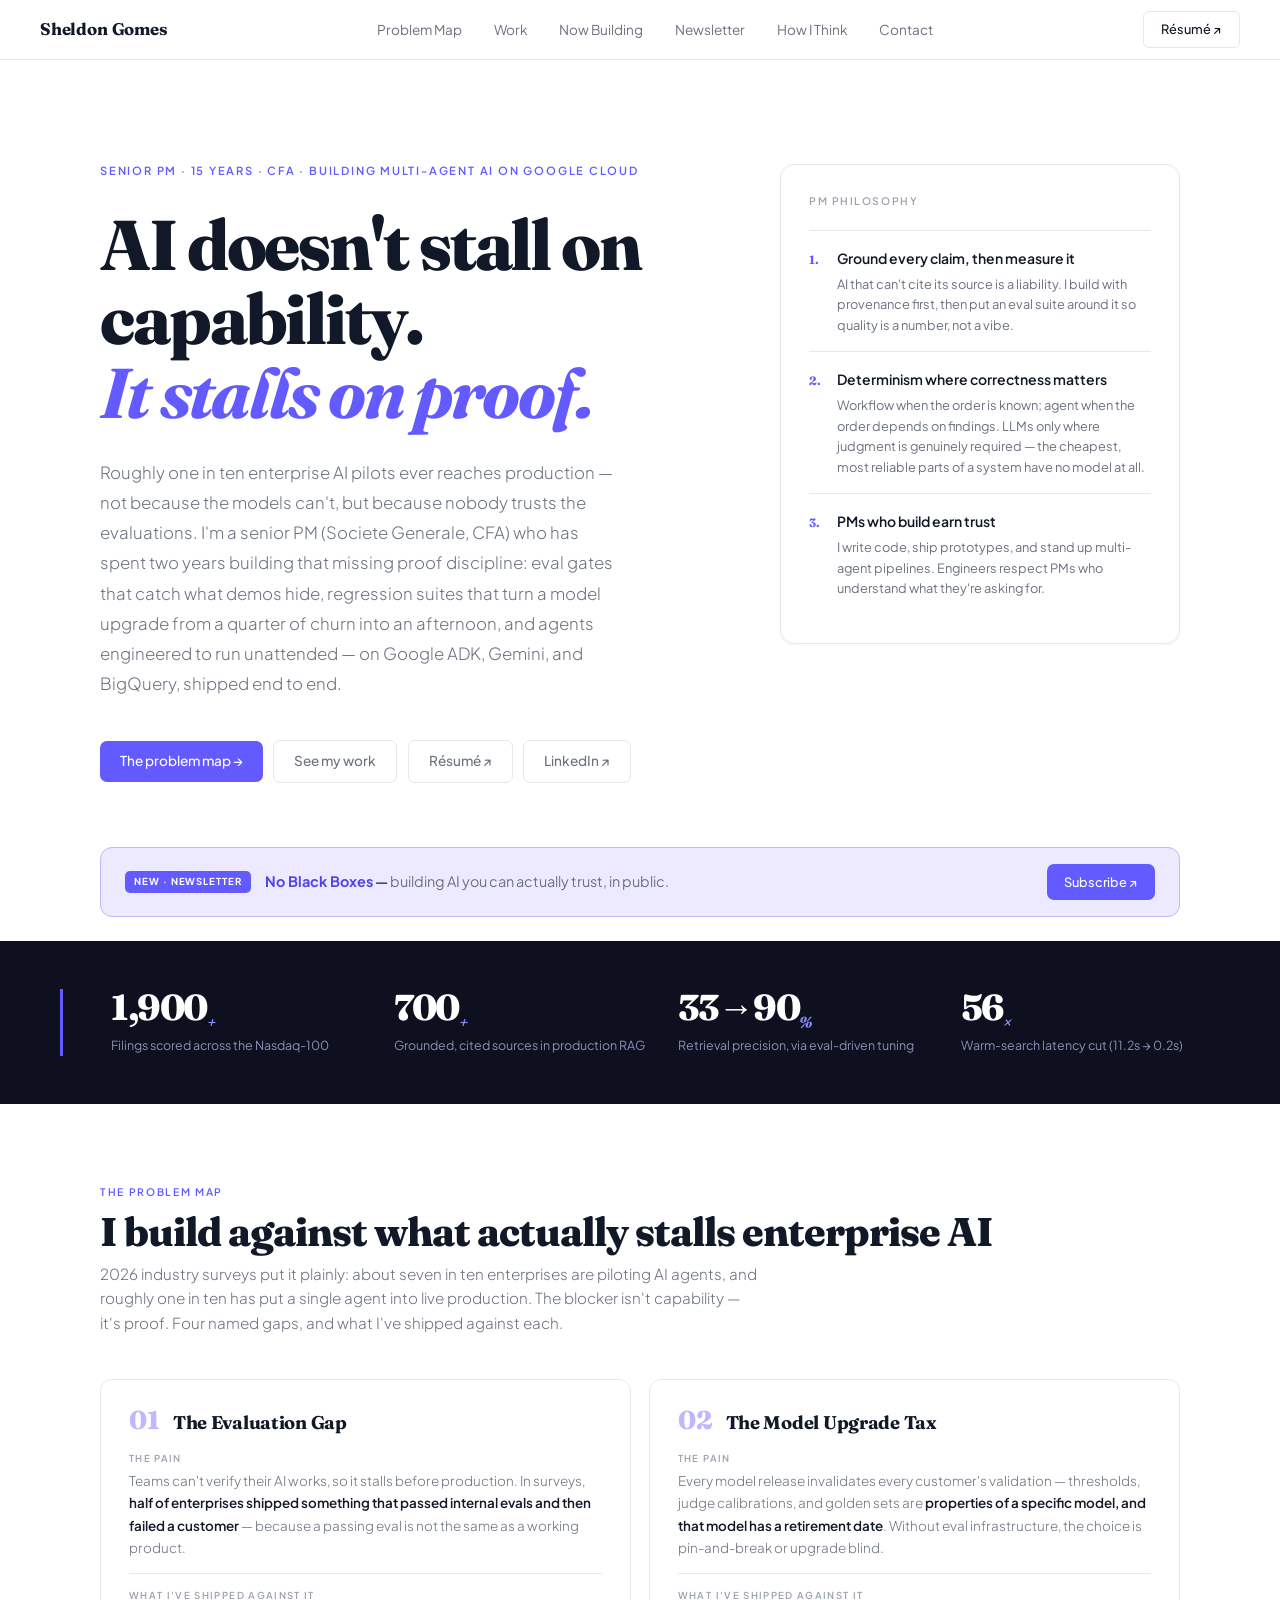
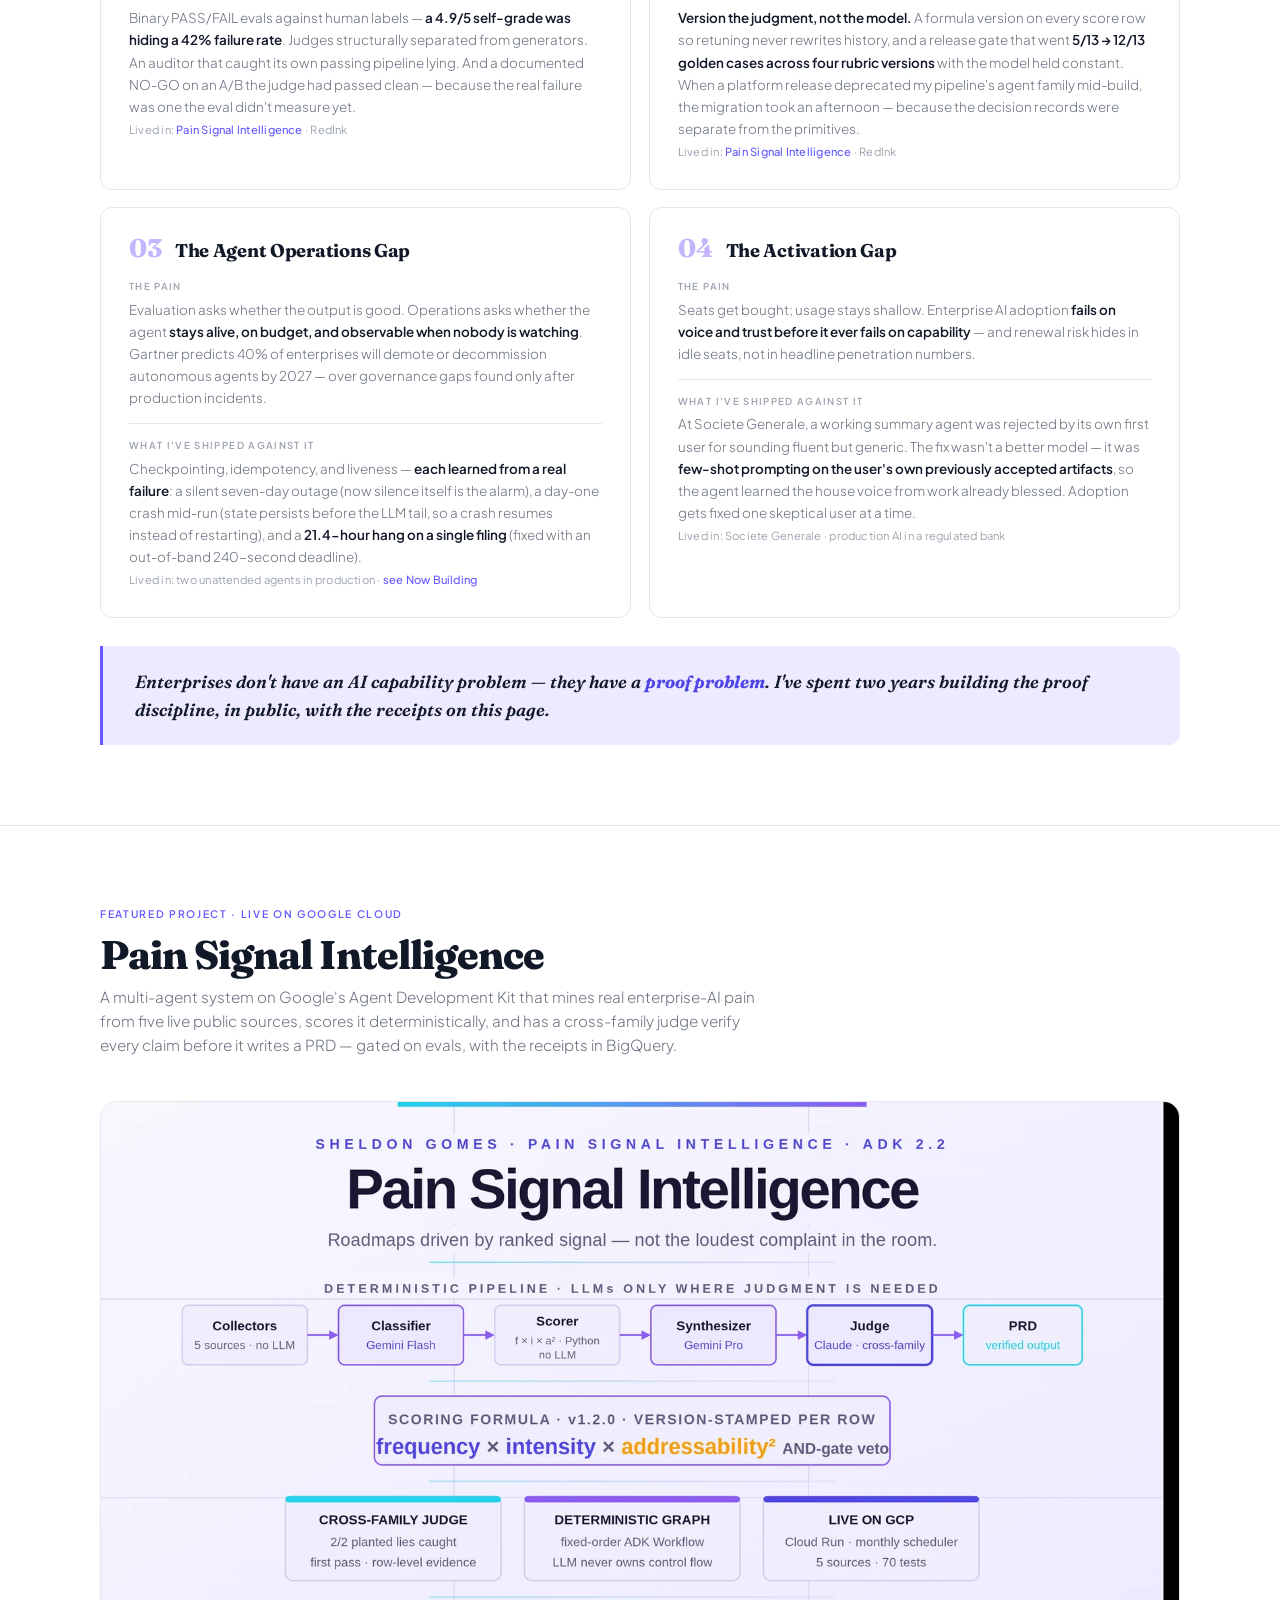
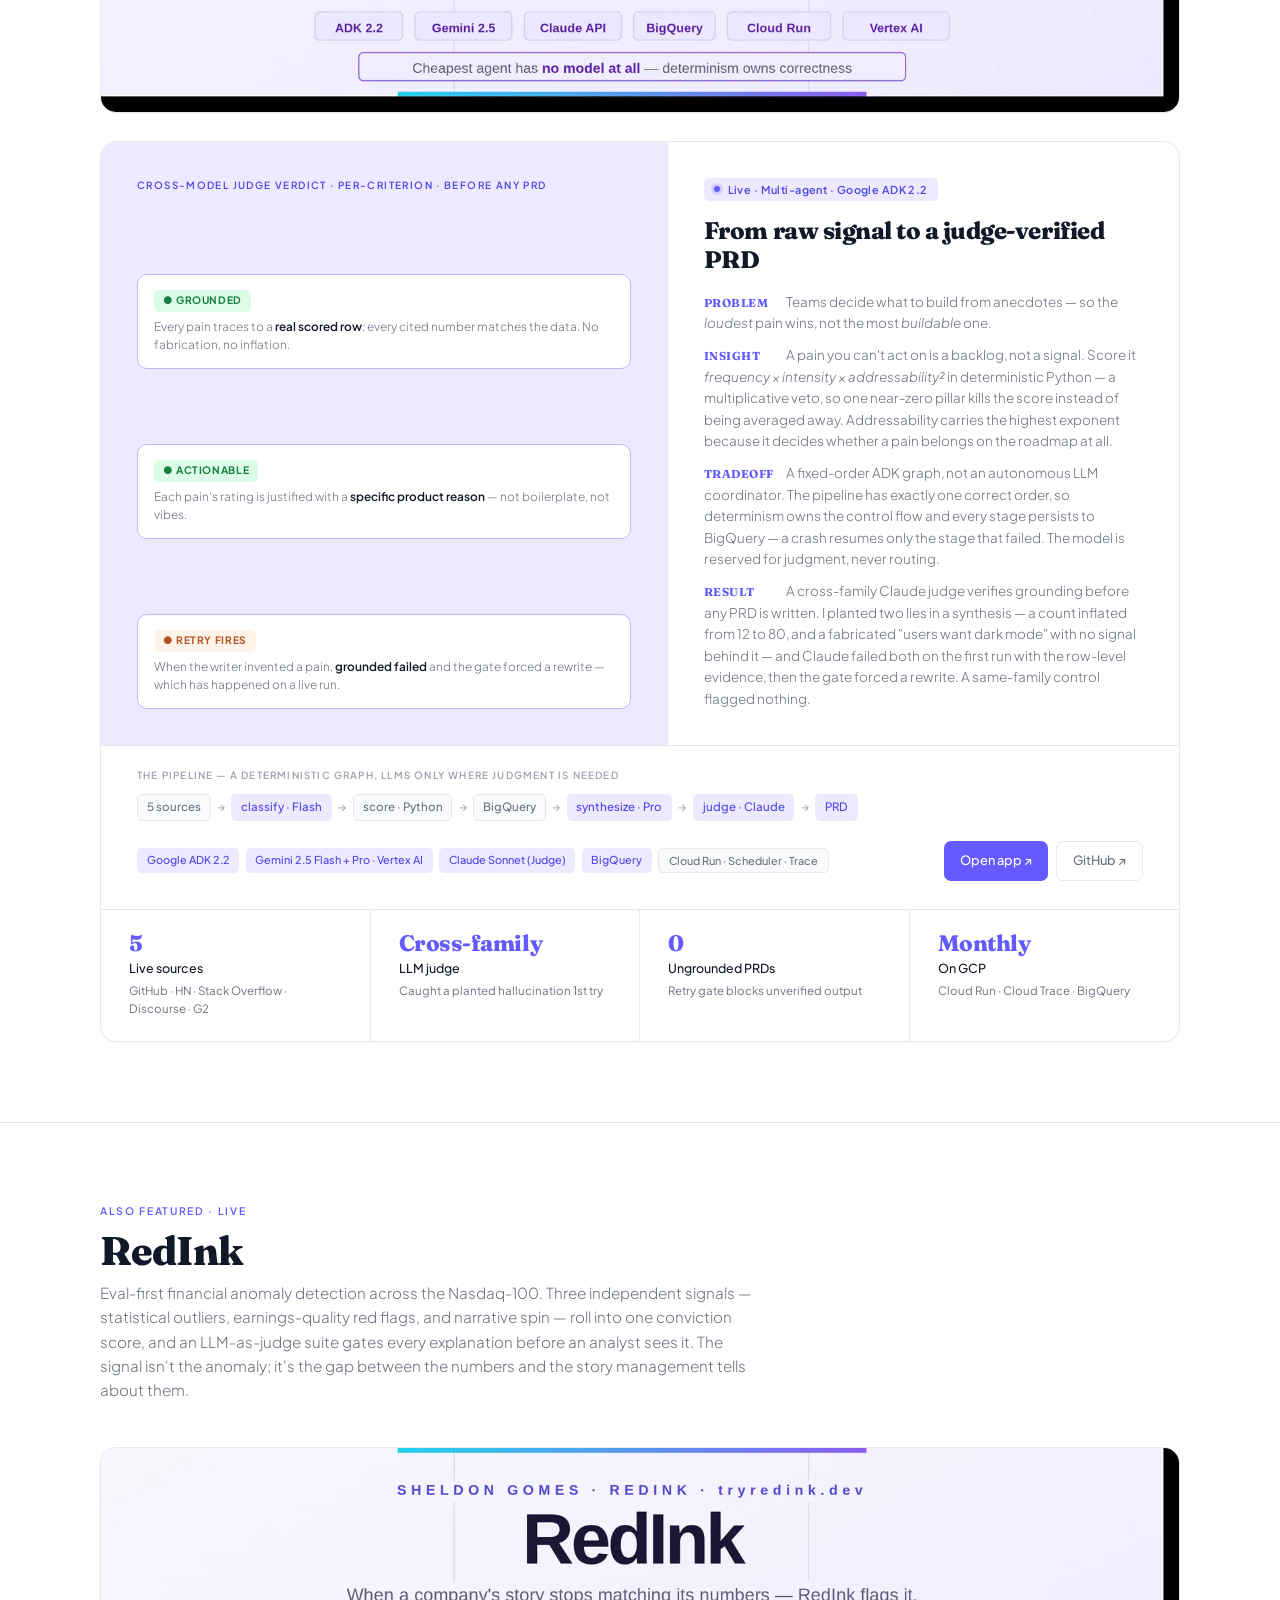
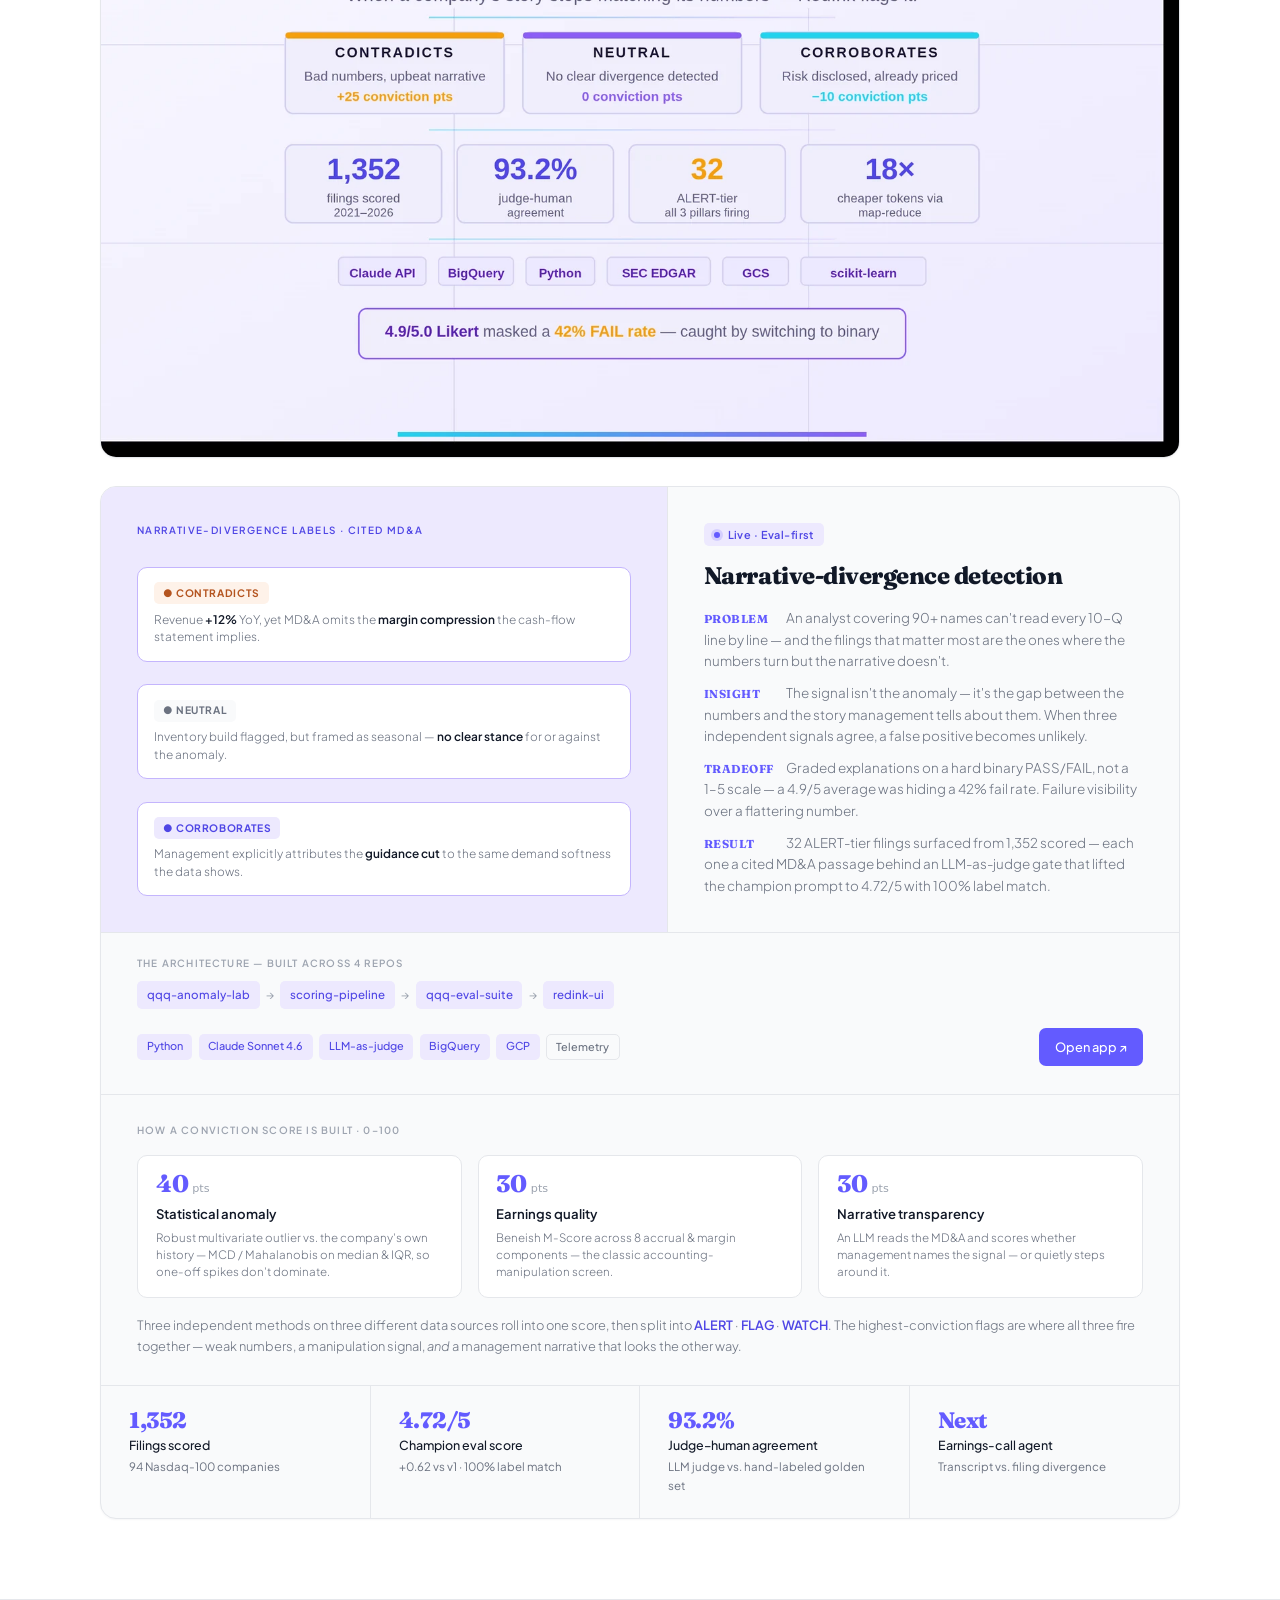
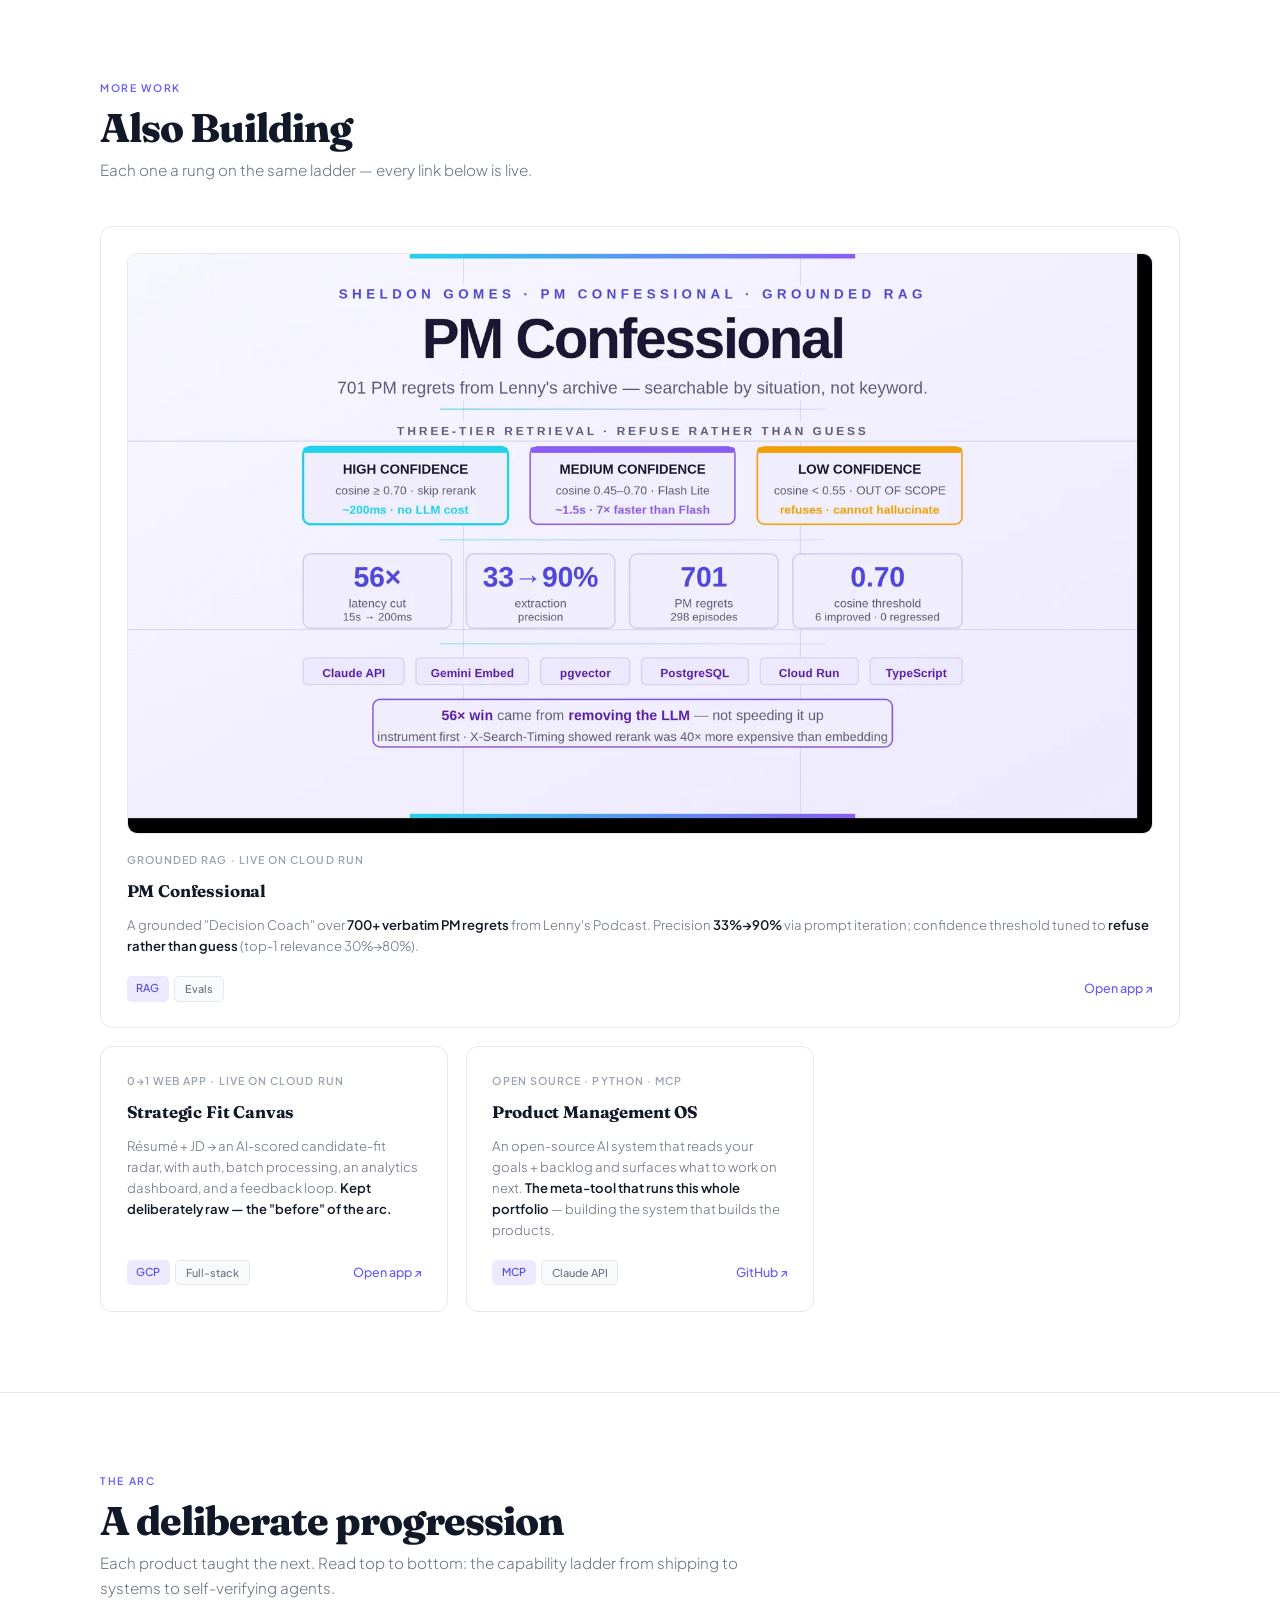
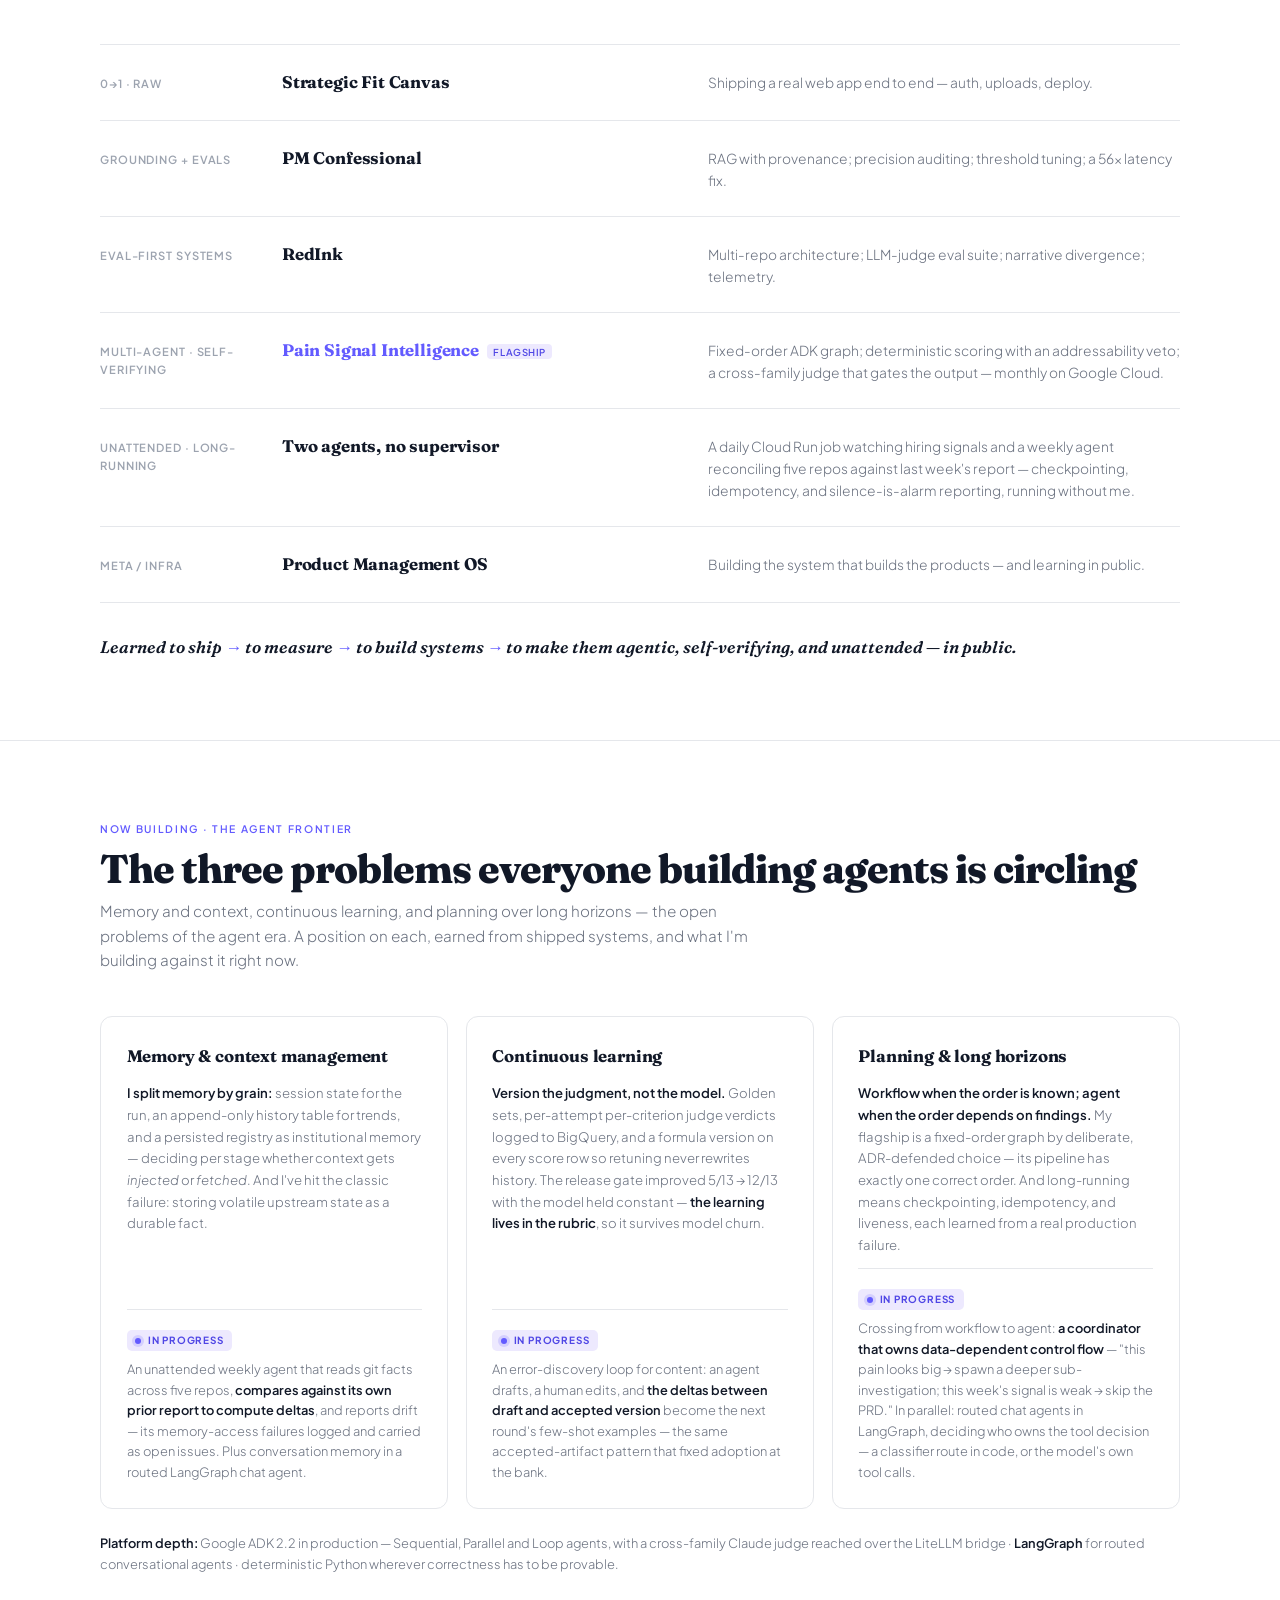
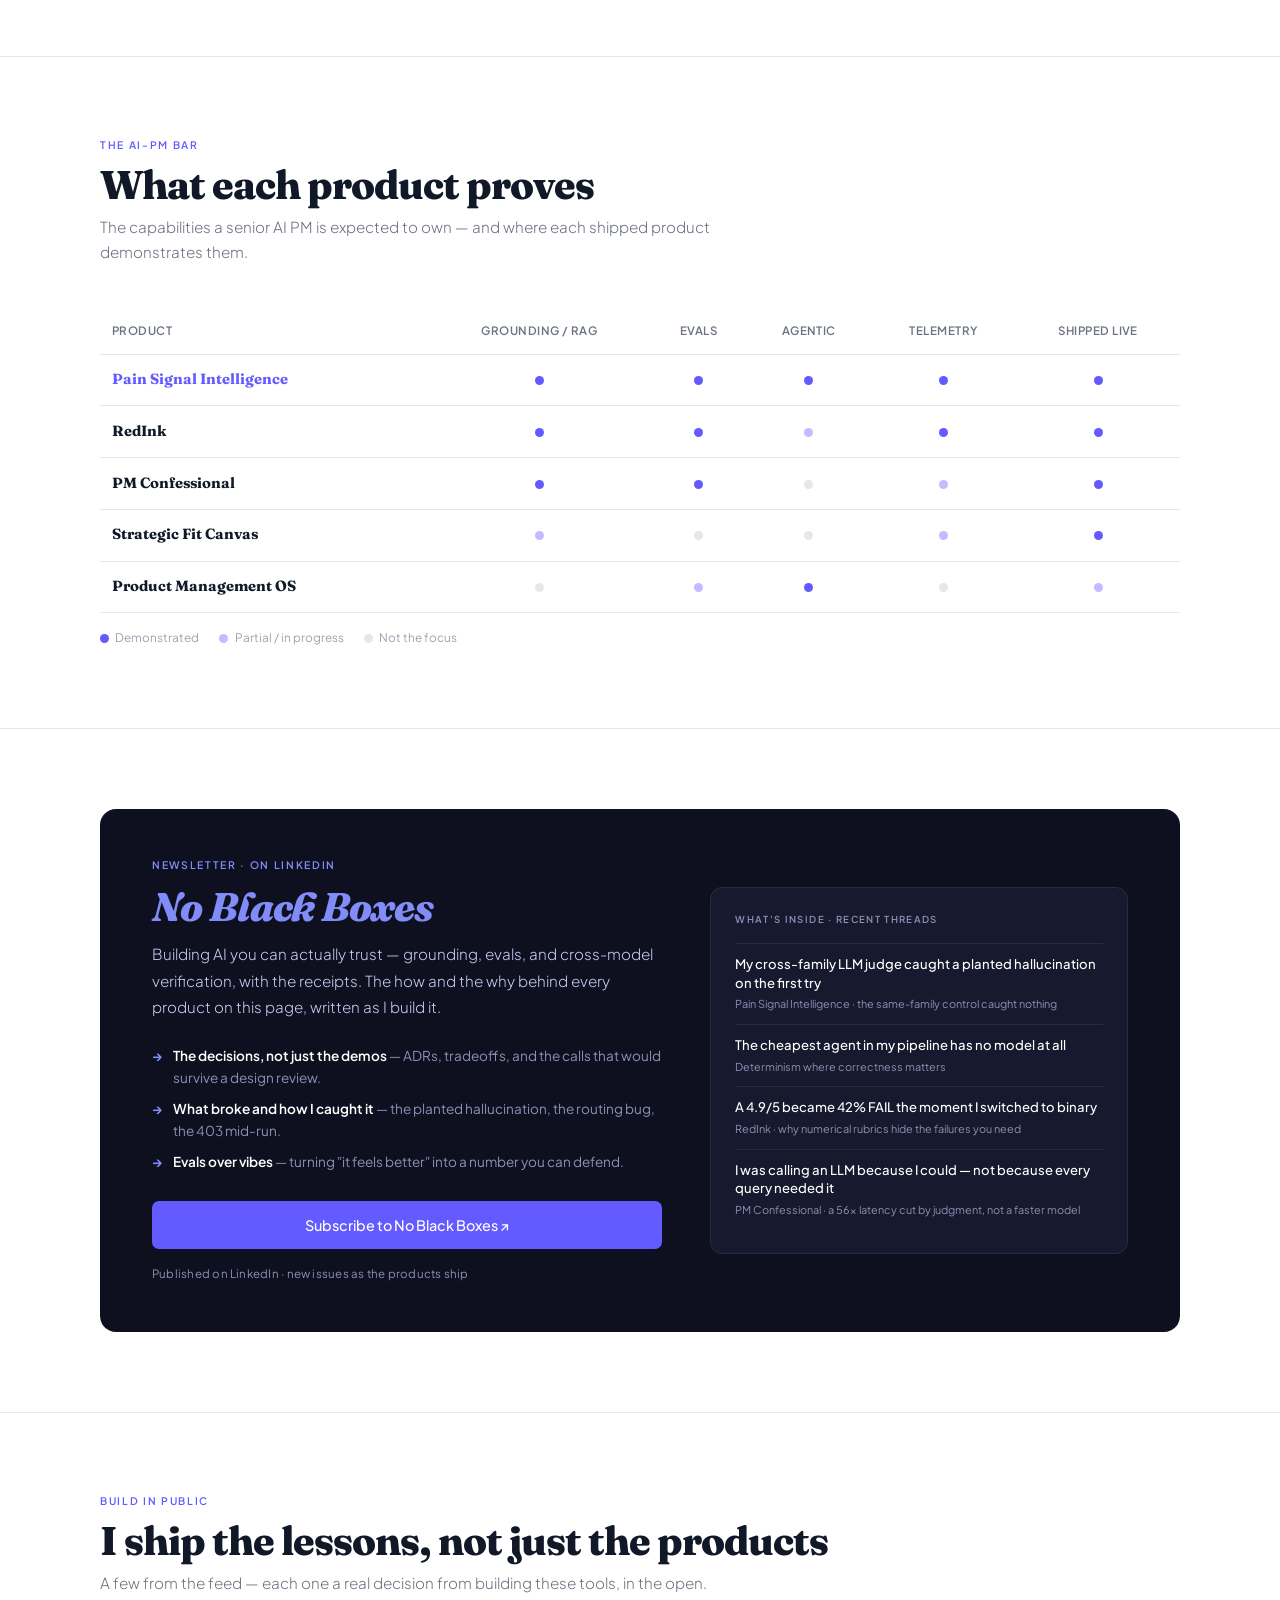
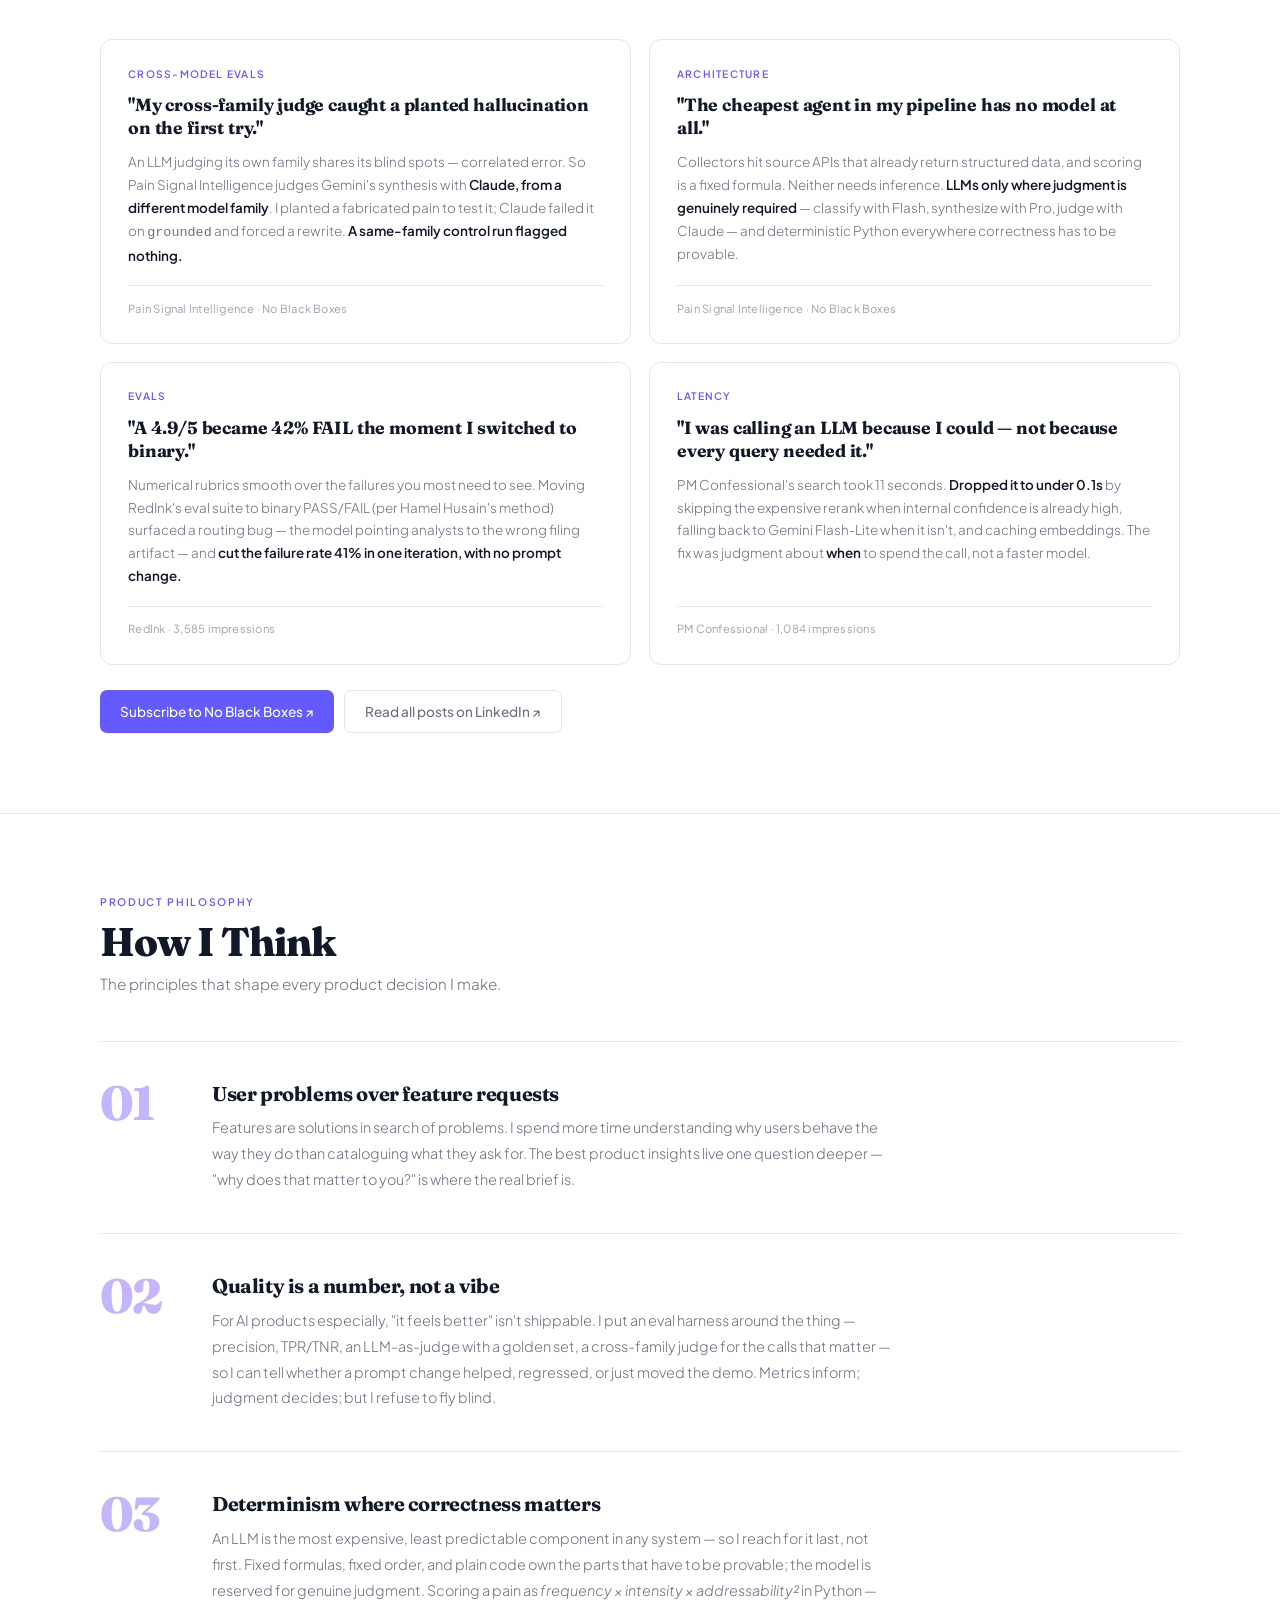
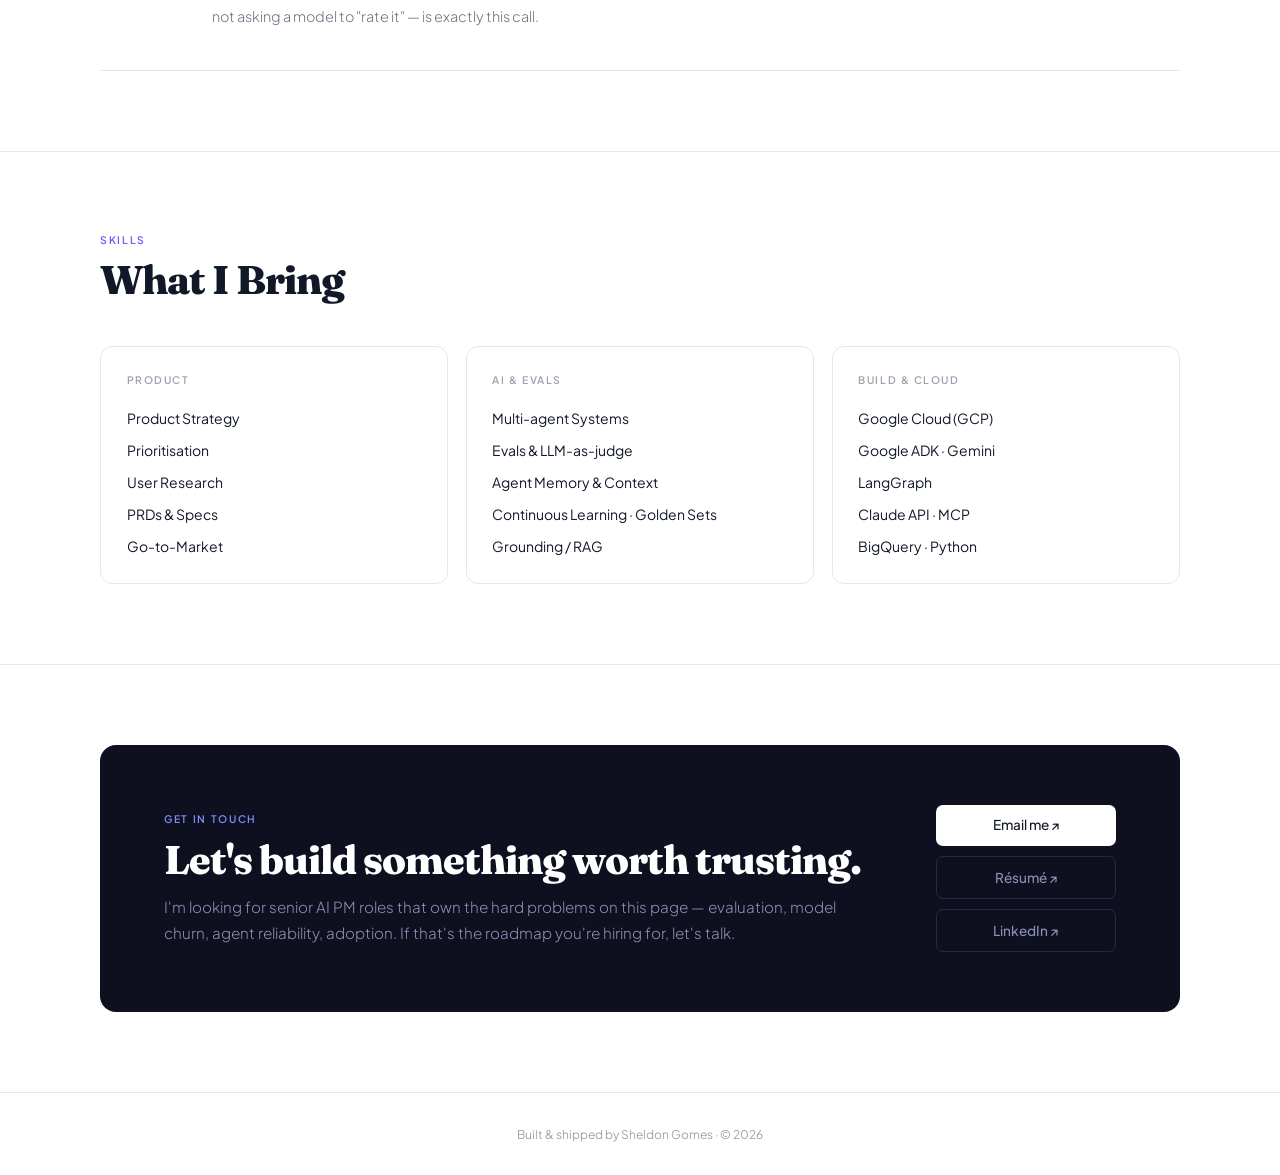
==== commit 9f76dc39: "Problem-first repositioning: Problem Map + Agent Frontier (v4) Hero leads with the proof problem; ne" ====
--- a/index.html
+++ b/index.html
@@ -3,7 +3,7 @@
 <head>
   <meta charset="UTF-8" />
   <meta name="viewport" content="width=device-width, initial-scale=1.0" />
-  <title>Sheldon Gomes — Senior PM building multi-agent, eval-first AI products</title>
+  <title>Sheldon Gomes — Problem-first AI PM · evals, model churn, agents that run unattended</title>
 
   <!--
     Design system:
@@ -14,19 +14,25 @@
     v3 (2026-06-27): re-skinned to RedInk indigo; Pain Signal Intelligence promoted to
       flagship (multi-agent on Google ADK); RedInk now secondary featured; "No Black Boxes"
       newsletter added as a hero ribbon + dedicated section.
+    v4 (2026-08-19): problem-first repositioning. Hero leads with the proof problem;
+      new "Problem Map" section (evaluation gap / upgrade tax / agent-ops gap / activation
+      gap, distilled from the private problem-map brief — the PDF itself stays unpublished);
+      new "Agent Frontier" section (memory & context, continuous learning, long-horizon
+      planning) covering in-progress work: PSIS workflow→agent coordinator, LangGraph
+      routed chat, and two unattended agents already running.
   -->
 
   <!-- SEO + social share -->
-  <meta name="description" content="Senior Product Manager (15 years, Societe Generale, CFA) shipping eval-first AI products end to end — multi-agent systems on Google ADK, Gemini and BigQuery, grounded RAG, and LLM-as-judge eval suites." />
+  <meta name="description" content="Senior Product Manager (15 years, Societe Generale, CFA) building against the problems that stall enterprise AI — the evaluation gap, the model upgrade tax, and agents that can't run unattended. Multi-agent systems on Google ADK, Gemini and BigQuery, shipped end to end." />
   <meta name="author" content="Sheldon Gomes" />
   <meta property="og:type" content="website" />
-  <meta property="og:title" content="Sheldon Gomes — Senior PM building multi-agent, eval-first AI products" />
-  <meta property="og:description" content="From user problem to shipped product. Multi-agent AI on Google ADK with a cross-model judge, grounded RAG, and eval suites — built and shipped end to end." />
+  <meta property="og:title" content="Sheldon Gomes — Problem-first AI PM · evals, model churn, agents that run unattended" />
+  <meta property="og:description" content="Enterprise AI doesn't stall on capability — it stalls on proof. Two years of building the proof discipline: eval gates, regression suites that survive model churn, and agents engineered to run unattended." />
   <meta property="og:url" content="https://sheldongomes.dev/" />
   <meta property="og:image" content="https://sheldongomes.dev/og-card.png" />
   <meta name="twitter:card" content="summary_large_image" />
-  <meta name="twitter:title" content="Sheldon Gomes — Senior PM building multi-agent, eval-first AI products" />
-  <meta name="twitter:description" content="From user problem to shipped product. Multi-agent AI on Google Cloud, grounded RAG, and eval suites — built and shipped end to end." />
+  <meta name="twitter:title" content="Sheldon Gomes — Problem-first AI PM · evals, model churn, agents that run unattended" />
+  <meta name="twitter:description" content="Enterprise AI doesn't stall on capability — it stalls on proof. Eval gates, regression suites that survive model churn, and agents engineered to run unattended." />
   <link rel="canonical" href="https://sheldongomes.dev/" />
 
   <!-- Favicons / app icons -->
@@ -473,6 +479,68 @@
     .matrix-legend { font-size: 0.74rem; color: var(--muted2); margin-top: 1rem; display: flex; gap: 1.25rem; flex-wrap: wrap; }
     .matrix-legend span { display: inline-flex; align-items: center; gap: 0.4rem; }
 
+    /* ─── PROBLEM MAP ─── */
+    .gap-grid { display: grid; grid-template-columns: 1fr 1fr; gap: 1.1rem; }
+    .gap-card {
+      background: var(--surface); border: 1px solid var(--border);
+      border-radius: 12px; padding: 1.75rem;
+      display: flex; flex-direction: column; gap: 0.85rem;
+      transition: border-color 0.2s, box-shadow 0.2s;
+    }
+    .gap-card:hover { border-color: var(--accent-border); box-shadow: 0 8px 24px rgba(99,91,255,0.08); }
+    .gap-head { display: flex; align-items: baseline; gap: 0.8rem; }
+    .gap-num {
+      font-family: 'Fraunces', serif; font-size: 1.6rem; font-weight: 800;
+      color: var(--accent-border); line-height: 1; user-select: none;
+    }
+    .gap-name { font-family: 'Fraunces', serif; font-size: 1.15rem; font-weight: 700; letter-spacing: -0.015em; }
+    .gap-label {
+      font-size: 0.6rem; font-weight: 600; letter-spacing: 0.14em;
+      text-transform: uppercase; color: var(--muted2); margin-bottom: 0.25rem;
+    }
+    .gap-pain, .gap-built { font-size: 0.84rem; color: var(--muted); line-height: 1.65; font-weight: 300; }
+    .gap-pain b, .gap-built b { color: var(--ink); font-weight: 600; }
+    .gap-built-wrap { border-top: 1px solid var(--border); padding-top: 0.9rem; }
+    .gap-refs { font-size: 0.7rem; color: var(--muted2); margin-top: 0.15rem; letter-spacing: 0.02em; }
+    .gap-refs a { color: var(--accent); font-weight: 500; }
+    .gap-refs a:hover { text-decoration: underline; }
+    .wedge {
+      margin-top: 1.75rem; padding: 1.4rem 2rem;
+      border-left: 3px solid var(--accent);
+      background: var(--accent-light); border-radius: 0 12px 12px 0;
+      font-family: 'Fraunces', serif; font-style: italic; font-weight: 600;
+      font-size: 1.1rem; line-height: 1.55; color: var(--ink);
+    }
+    .wedge b { color: var(--accent-mid); font-weight: 700; }
+
+    /* ─── AGENT FRONTIER (now building) ─── */
+    .frontier-grid { display: grid; grid-template-columns: repeat(3,1fr); gap: 1.1rem; }
+    .frontier-card {
+      background: var(--surface); border: 1px solid var(--border);
+      border-radius: 12px; padding: 1.6rem;
+      display: flex; flex-direction: column; gap: 0.8rem;
+      transition: border-color 0.2s, box-shadow 0.2s;
+    }
+    .frontier-card:hover { border-color: var(--accent-border); box-shadow: 0 8px 24px rgba(99,91,255,0.08); }
+    .frontier-title { font-family: 'Fraunces', serif; font-size: 1.05rem; font-weight: 700; letter-spacing: -0.01em; }
+    .frontier-pos { font-size: 0.82rem; color: var(--muted); line-height: 1.65; font-weight: 300; flex-grow: 1; }
+    .frontier-pos b { color: var(--ink); font-weight: 600; }
+    .frontier-now { border-top: 1px solid var(--border); padding-top: 0.9rem; }
+    .now-chip {
+      display: inline-flex; align-items: center; gap: 0.4rem;
+      background: var(--accent-light); color: var(--accent-mid);
+      border-radius: 5px; padding: 0.16rem 0.55rem;
+      font-size: 0.62rem; font-weight: 700; letter-spacing: 0.08em;
+      text-transform: uppercase; margin-bottom: 0.5rem;
+    }
+    .frontier-now p { font-size: 0.8rem; color: var(--muted); line-height: 1.6; font-weight: 300; }
+    .frontier-now p b { color: var(--ink); font-weight: 600; }
+    .frontier-foot {
+      margin-top: 1.5rem; font-size: 0.8rem; color: var(--muted);
+      line-height: 1.7; font-weight: 300;
+    }
+    .frontier-foot b { color: var(--ink); font-weight: 600; }
+
     /* ─── NEWSLETTER SECTION ─── */
     .newsletter-card {
       background: var(--dark);
@@ -622,6 +690,8 @@
       .manifesto-num { font-size: 2rem; }
       .rung { grid-template-columns: 1fr; gap: 0.4rem; padding: 1.25rem 0; }
       .writing { grid-template-columns: 1fr; }
+      .gap-grid { grid-template-columns: 1fr; }
+      .frontier-grid { grid-template-columns: 1fr; }
     }
   </style>
 </head>
@@ -631,11 +701,11 @@
 <nav>
   <div class="nav-name">Sheldon Gomes</div>
   <div class="nav-links">
+    <a href="#problem-map">Problem Map</a>
     <a href="#projects">Work</a>
-    <a href="#arc">The Arc</a>
+    <a href="#frontier">Now Building</a>
     <a href="#newsletter">Newsletter</a>
     <a href="#thinking">How I Think</a>
-    <a href="#skills">Skills</a>
     <a href="#contact">Contact</a>
   </div>
   <a href="/Resume.pdf" target="_blank" rel="noopener" class="nav-btn">Résumé ↗</a>
@@ -646,16 +716,20 @@
   <div>
     <div class="hero-eyebrow">Senior PM · 15 Years · CFA · Building multi-agent AI on Google Cloud</div>
     <h1>
-      From user problem<br/>
-      <em>to shipped product.</em>
+      AI doesn't stall on capability.<br/>
+      <em>It stalls on proof.</em>
     </h1>
     <p class="hero-sub">
-      Senior PM (Societe Generale, CFA) shipping eval-first AI products end to end —
-      from grounded RAG to multi-agent systems on Google ADK, Gemini, and BigQuery,
-      with a cross-model judge that verifies every claim before it ships.
+      Roughly one in ten enterprise AI pilots ever reaches production — not because the models
+      can't, but because nobody trusts the evaluations. I'm a senior PM (Societe Generale, CFA)
+      who has spent two years building that missing proof discipline: eval gates that catch what
+      demos hide, regression suites that turn a model upgrade from a quarter of churn into an
+      afternoon, and agents engineered to run unattended — on Google ADK, Gemini, and BigQuery,
+      shipped end to end.
     </p>
     <div class="hero-ctas">
-      <a href="#projects" class="btn btn-primary">See my work →</a>
+      <a href="#problem-map" class="btn btn-primary">The problem map →</a>
+      <a href="#projects" class="btn btn-ghost">See my work</a>
       <a href="/Resume.pdf" target="_blank" rel="noopener" class="btn btn-ghost">Résumé ↗</a>
       <a href="https://www.linkedin.com/in/sheldongomes/" target="_blank" rel="noopener" class="btn btn-ghost">LinkedIn ↗</a>
     </div>
@@ -672,7 +746,7 @@
 
     <div class="principle">
       <div class="principle-title" data-n="2.">Determinism where correctness matters</div>
-      <p>LLMs only where judgment is genuinely required; fixed code and fixed order everywhere else. The cheapest, most reliable parts of a system have no model at all.</p>
+      <p>Workflow when the order is known; agent when the order depends on findings. LLMs only where judgment is genuinely required — the cheapest, most reliable parts of a system have no model at all.</p>
     </div>
 
     <div class="principle">
@@ -714,6 +788,75 @@
     </div>
   </div>
 </div>
+
+<!-- PROBLEM MAP — the four gaps this portfolio was built against -->
+<div class="section reveal" id="problem-map">
+  <div class="section-header">
+    <div class="section-eyebrow">The Problem Map</div>
+    <h2>I build against what actually stalls enterprise AI</h2>
+    <p class="section-sub">2026 industry surveys put it plainly: about seven in ten enterprises are piloting AI agents, and roughly one in ten has put a single agent into live production. The blocker isn't capability — it's proof. Four named gaps, and what I've shipped against each.</p>
+  </div>
+
+  <div class="gap-grid">
+
+    <div class="gap-card">
+      <div class="gap-head"><span class="gap-num">01</span><span class="gap-name">The Evaluation Gap</span></div>
+      <div>
+        <div class="gap-label">The pain</div>
+        <p class="gap-pain">Teams can't verify their AI works, so it stalls before production. In surveys, <b>half of enterprises shipped something that passed internal evals and then failed a customer</b> — because a passing eval is not the same as a working product.</p>
+      </div>
+      <div class="gap-built-wrap">
+        <div class="gap-label">What I've shipped against it</div>
+        <p class="gap-built">Binary PASS/FAIL evals against human labels — <b>a 4.9/5 self-grade was hiding a 42% failure rate</b>. Judges structurally separated from generators. An auditor that caught its own passing pipeline lying. And a documented NO-GO on an A/B the judge had passed clean — because the real failure was one the eval didn't measure yet.</p>
+        <p class="gap-refs">Lived in: <a href="#projects">Pain Signal Intelligence</a> · RedInk</p>
+      </div>
+    </div>
+
+    <div class="gap-card">
+      <div class="gap-head"><span class="gap-num">02</span><span class="gap-name">The Model Upgrade Tax</span></div>
+      <div>
+        <div class="gap-label">The pain</div>
+        <p class="gap-pain">Every model release invalidates every customer's validation — thresholds, judge calibrations, and golden sets are <b>properties of a specific model, and that model has a retirement date</b>. Without eval infrastructure, the choice is pin-and-break or upgrade blind.</p>
+      </div>
+      <div class="gap-built-wrap">
+        <div class="gap-label">What I've shipped against it</div>
+        <p class="gap-built"><b>Version the judgment, not the model.</b> A formula version on every score row so retuning never rewrites history, and a release gate that went <b>5/13 → 12/13 golden cases across four rubric versions</b> with the model held constant. When a platform release deprecated my pipeline's agent family mid-build, the migration took an afternoon — because the decision records were separate from the primitives.</p>
+        <p class="gap-refs">Lived in: <a href="#projects">Pain Signal Intelligence</a> · RedInk</p>
+      </div>
+    </div>
+
+    <div class="gap-card">
+      <div class="gap-head"><span class="gap-num">03</span><span class="gap-name">The Agent Operations Gap</span></div>
+      <div>
+        <div class="gap-label">The pain</div>
+        <p class="gap-pain">Evaluation asks whether the output is good. Operations asks whether the agent <b>stays alive, on budget, and observable when nobody is watching</b>. Gartner predicts 40% of enterprises will demote or decommission autonomous agents by 2027 — over governance gaps found only after production incidents.</p>
+      </div>
+      <div class="gap-built-wrap">
+        <div class="gap-label">What I've shipped against it</div>
+        <p class="gap-built">Checkpointing, idempotency, and liveness — <b>each learned from a real failure</b>: a silent seven-day outage (now silence itself is the alarm), a day-one crash mid-run (state persists before the LLM tail, so a crash resumes instead of restarting), and a <b>21.4-hour hang on a single filing</b> (fixed with an out-of-band 240-second deadline).</p>
+        <p class="gap-refs">Lived in: two unattended agents in production · <a href="#frontier">see Now Building</a></p>
+      </div>
+    </div>
+
+    <div class="gap-card">
+      <div class="gap-head"><span class="gap-num">04</span><span class="gap-name">The Activation Gap</span></div>
+      <div>
+        <div class="gap-label">The pain</div>
+        <p class="gap-pain">Seats get bought; usage stays shallow. Enterprise AI adoption <b>fails on voice and trust before it ever fails on capability</b> — and renewal risk hides in idle seats, not in headline penetration numbers.</p>
+      </div>
+      <div class="gap-built-wrap">
+        <div class="gap-label">What I've shipped against it</div>
+        <p class="gap-built">At Societe Generale, a working summary agent was rejected by its own first user for sounding fluent but generic. The fix wasn't a better model — it was <b>few-shot prompting on the user's own previously accepted artifacts</b>, so the agent learned the house voice from work already blessed. Adoption gets fixed one skeptical user at a time.</p>
+        <p class="gap-refs">Lived in: Societe Generale · production AI in a regulated bank</p>
+      </div>
+    </div>
+
+  </div>
+
+  <div class="wedge">Enterprises don't have an AI capability problem — they have a <b>proof problem</b>. I've spent two years building the proof discipline, in public, with the receipts on this page.</div>
+</div>
+
+<hr class="divider" />
 
 <!-- FEATURED PROJECT — Pain Signal Intelligence (new flagship) -->
 <div class="section reveal" id="projects">
@@ -1018,12 +1161,61 @@
       <div class="rung-concept">Fixed-order ADK graph; deterministic scoring with an addressability veto; a cross-family judge that gates the output — monthly on Google Cloud.</div>
     </div>
     <div class="rung">
+      <div class="rung-phase">Unattended · Long-running</div>
+      <div class="rung-product">Two agents, no supervisor</div>
+      <div class="rung-concept">A daily Cloud Run job watching hiring signals and a weekly agent reconciling five repos against last week's report — checkpointing, idempotency, and silence-is-alarm reporting, running without me.</div>
+    </div>
+    <div class="rung">
       <div class="rung-phase">Meta / Infra</div>
       <div class="rung-product">Product Management OS</div>
       <div class="rung-concept">Building the system that builds the products — and learning in public.</div>
     </div>
   </div>
-  <p class="arc-caption">Learned to ship <span>→</span> to measure <span>→</span> to build systems <span>→</span> to make them agentic and self-verifying — in public.</p>
+  <p class="arc-caption">Learned to ship <span>→</span> to measure <span>→</span> to build systems <span>→</span> to make them agentic, self-verifying, and unattended — in public.</p>
+</div>
+
+<hr class="divider" />
+
+<!-- AGENT FRONTIER — the open problems, and what's in progress now -->
+<div class="section reveal" id="frontier">
+  <div class="section-header">
+    <div class="section-eyebrow">Now Building · The Agent Frontier</div>
+    <h2>The three problems everyone building agents is circling</h2>
+    <p class="section-sub">Memory and context, continuous learning, and planning over long horizons — the open problems of the agent era. A position on each, earned from shipped systems, and what I'm building against it right now.</p>
+  </div>
+
+  <div class="frontier-grid">
+
+    <div class="frontier-card">
+      <div class="frontier-title">Memory &amp; context management</div>
+      <p class="frontier-pos"><b>I split memory by grain:</b> session state for the run, an append-only history table for trends, and a persisted registry as institutional memory — deciding per stage whether context gets <em>injected</em> or <em>fetched</em>. And I've hit the classic failure: storing volatile upstream state as a durable fact.</p>
+      <div class="frontier-now">
+        <span class="now-chip"><span class="live-dot"></span>In progress</span>
+        <p>An unattended weekly agent that reads git facts across five repos, <b>compares against its own prior report to compute deltas</b>, and reports drift — its memory-access failures logged and carried as open issues. Plus conversation memory in a routed LangGraph chat agent.</p>
+      </div>
+    </div>
+
+    <div class="frontier-card">
+      <div class="frontier-title">Continuous learning</div>
+      <p class="frontier-pos"><b>Version the judgment, not the model.</b> Golden sets, per-attempt per-criterion judge verdicts logged to BigQuery, and a formula version on every score row so retuning never rewrites history. The release gate improved 5/13 → 12/13 with the model held constant — <b>the learning lives in the rubric</b>, so it survives model churn.</p>
+      <div class="frontier-now">
+        <span class="now-chip"><span class="live-dot"></span>In progress</span>
+        <p>An error-discovery loop for content: an agent drafts, a human edits, and <b>the deltas between draft and accepted version</b> become the next round's few-shot examples — the same accepted-artifact pattern that fixed adoption at the bank.</p>
+      </div>
+    </div>
+
+    <div class="frontier-card">
+      <div class="frontier-title">Planning &amp; long horizons</div>
+      <p class="frontier-pos"><b>Workflow when the order is known; agent when the order depends on findings.</b> My flagship is a fixed-order graph by deliberate, ADR-defended choice — its pipeline has exactly one correct order. And long-running means checkpointing, idempotency, and liveness, each learned from a real production failure.</p>
+      <div class="frontier-now">
+        <span class="now-chip"><span class="live-dot"></span>In progress</span>
+        <p>Crossing from workflow to agent: <b>a coordinator that owns data-dependent control flow</b> — "this pain looks big → spawn a deeper sub-investigation; this week's signal is weak → skip the PRD." In parallel: routed chat agents in LangGraph, deciding who owns the tool decision — a classifier route in code, or the model's own tool calls.</p>
+      </div>
+    </div>
+
+  </div>
+
+  <p class="frontier-foot"><b>Platform depth:</b> Google ADK 2.2 in production — Sequential, Parallel and Loop agents, with a cross-family Claude judge reached over the LiteLLM bridge · <b>LangGraph</b> for routed conversational agents · deterministic Python wherever correctness has to be provable.</p>
 </div>
 
 <hr class="divider" />
@@ -1248,8 +1440,9 @@
       <div class="skill-list">
         <div class="skill-item">Multi-agent Systems</div>
         <div class="skill-item">Evals &amp; LLM-as-judge</div>
+        <div class="skill-item">Agent Memory &amp; Context</div>
+        <div class="skill-item">Continuous Learning · Golden Sets</div>
         <div class="skill-item">Grounding / RAG</div>
-        <div class="skill-item">Prompt Engineering</div>
       </div>
     </div>
     <div class="skill-group">
@@ -1257,6 +1450,7 @@
       <div class="skill-list">
         <div class="skill-item">Google Cloud (GCP)</div>
         <div class="skill-item">Google ADK · Gemini</div>
+        <div class="skill-item">LangGraph</div>
         <div class="skill-item">Claude API · MCP</div>
         <div class="skill-item">BigQuery · Python</div>
       </div>
@@ -1272,7 +1466,7 @@
     <div>
       <div class="section-eyebrow" style="color:var(--accent-soft);margin-bottom:0.6rem">Get in touch</div>
       <h2>Let's build something worth trusting.</h2>
-      <p class="contact-sub" style="margin-top:0.75rem">I'm looking for senior AI PM roles where grounding, evals, and shipping matter. If that's the bar you're hiring for, let's talk.</p>
+      <p class="contact-sub" style="margin-top:0.75rem">I'm looking for senior AI PM roles that own the hard problems on this page — evaluation, model churn, agent reliability, adoption. If that's the roadmap you're hiring for, let's talk.</p>
     </div>
     <div class="contact-btns">
       <a href="mailto:sheldon.gomes@gmail.com" class="btn btn-white">Email me ↗</a>
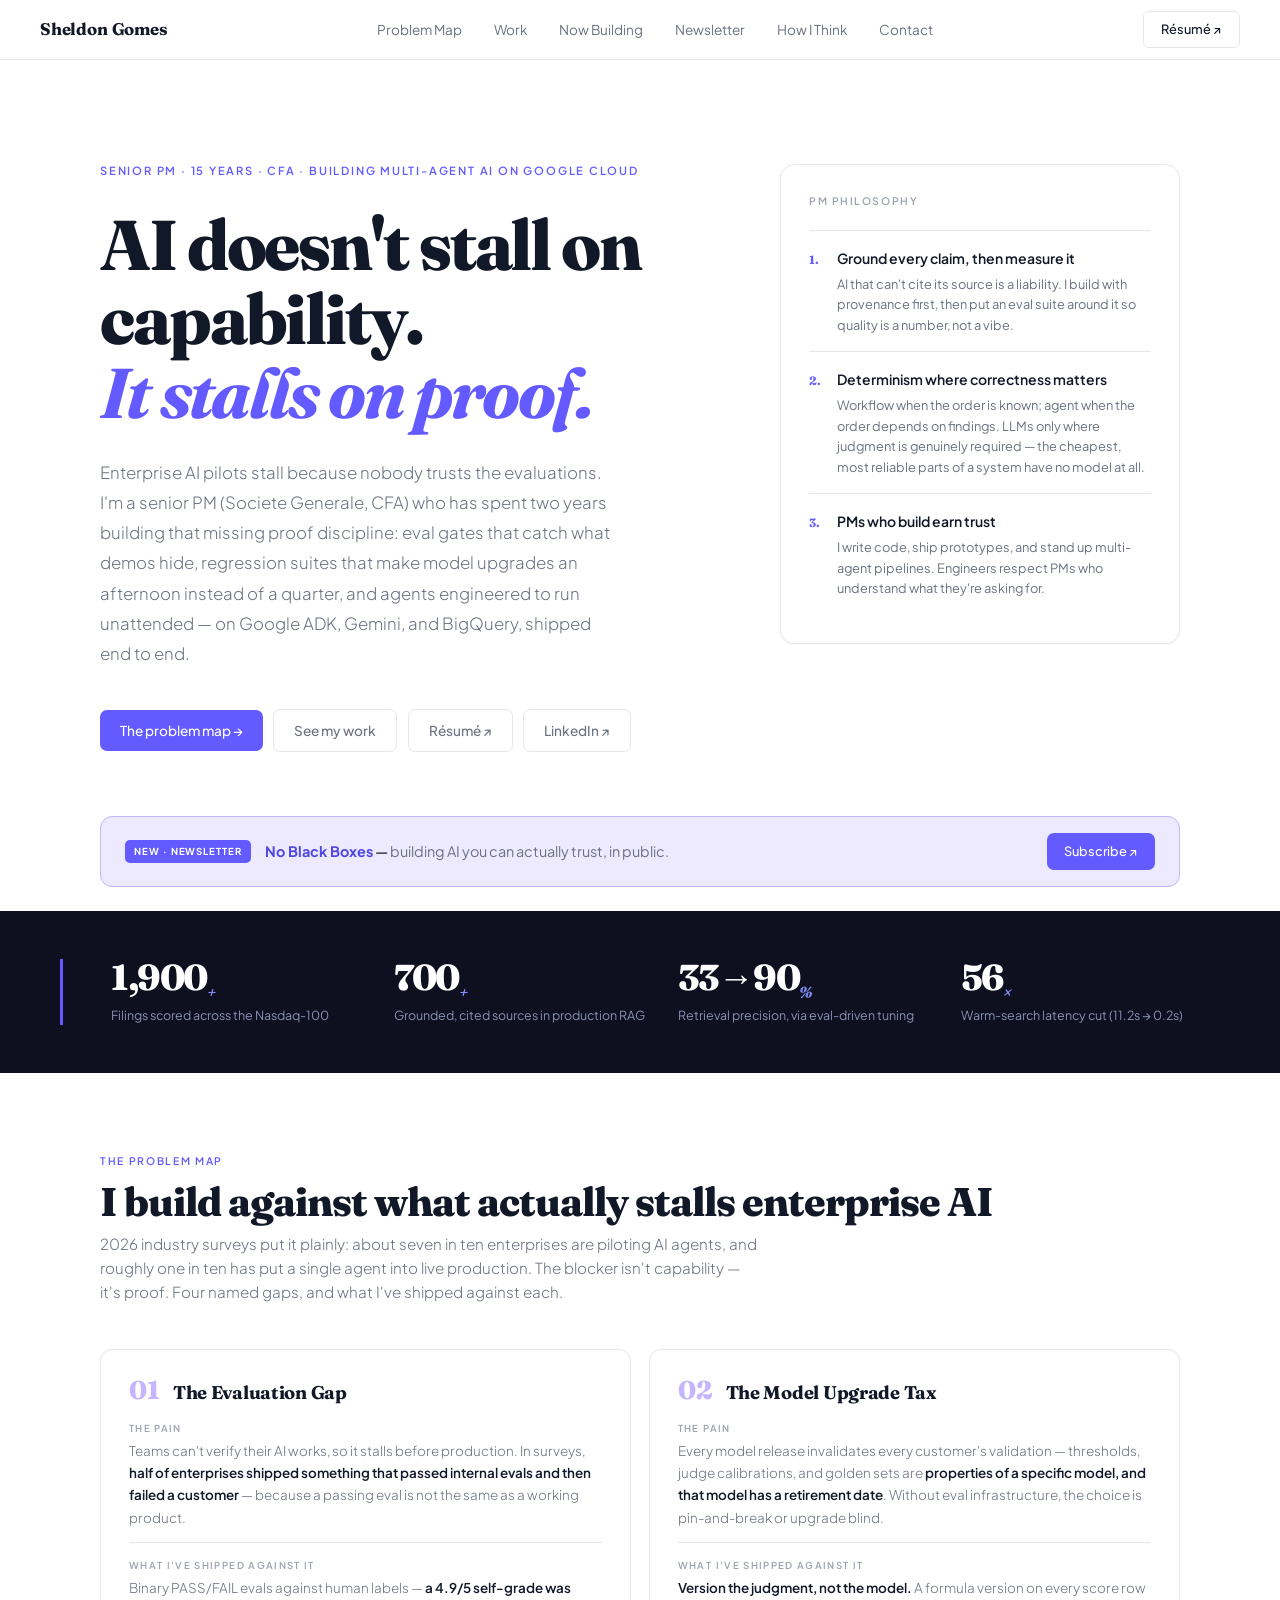
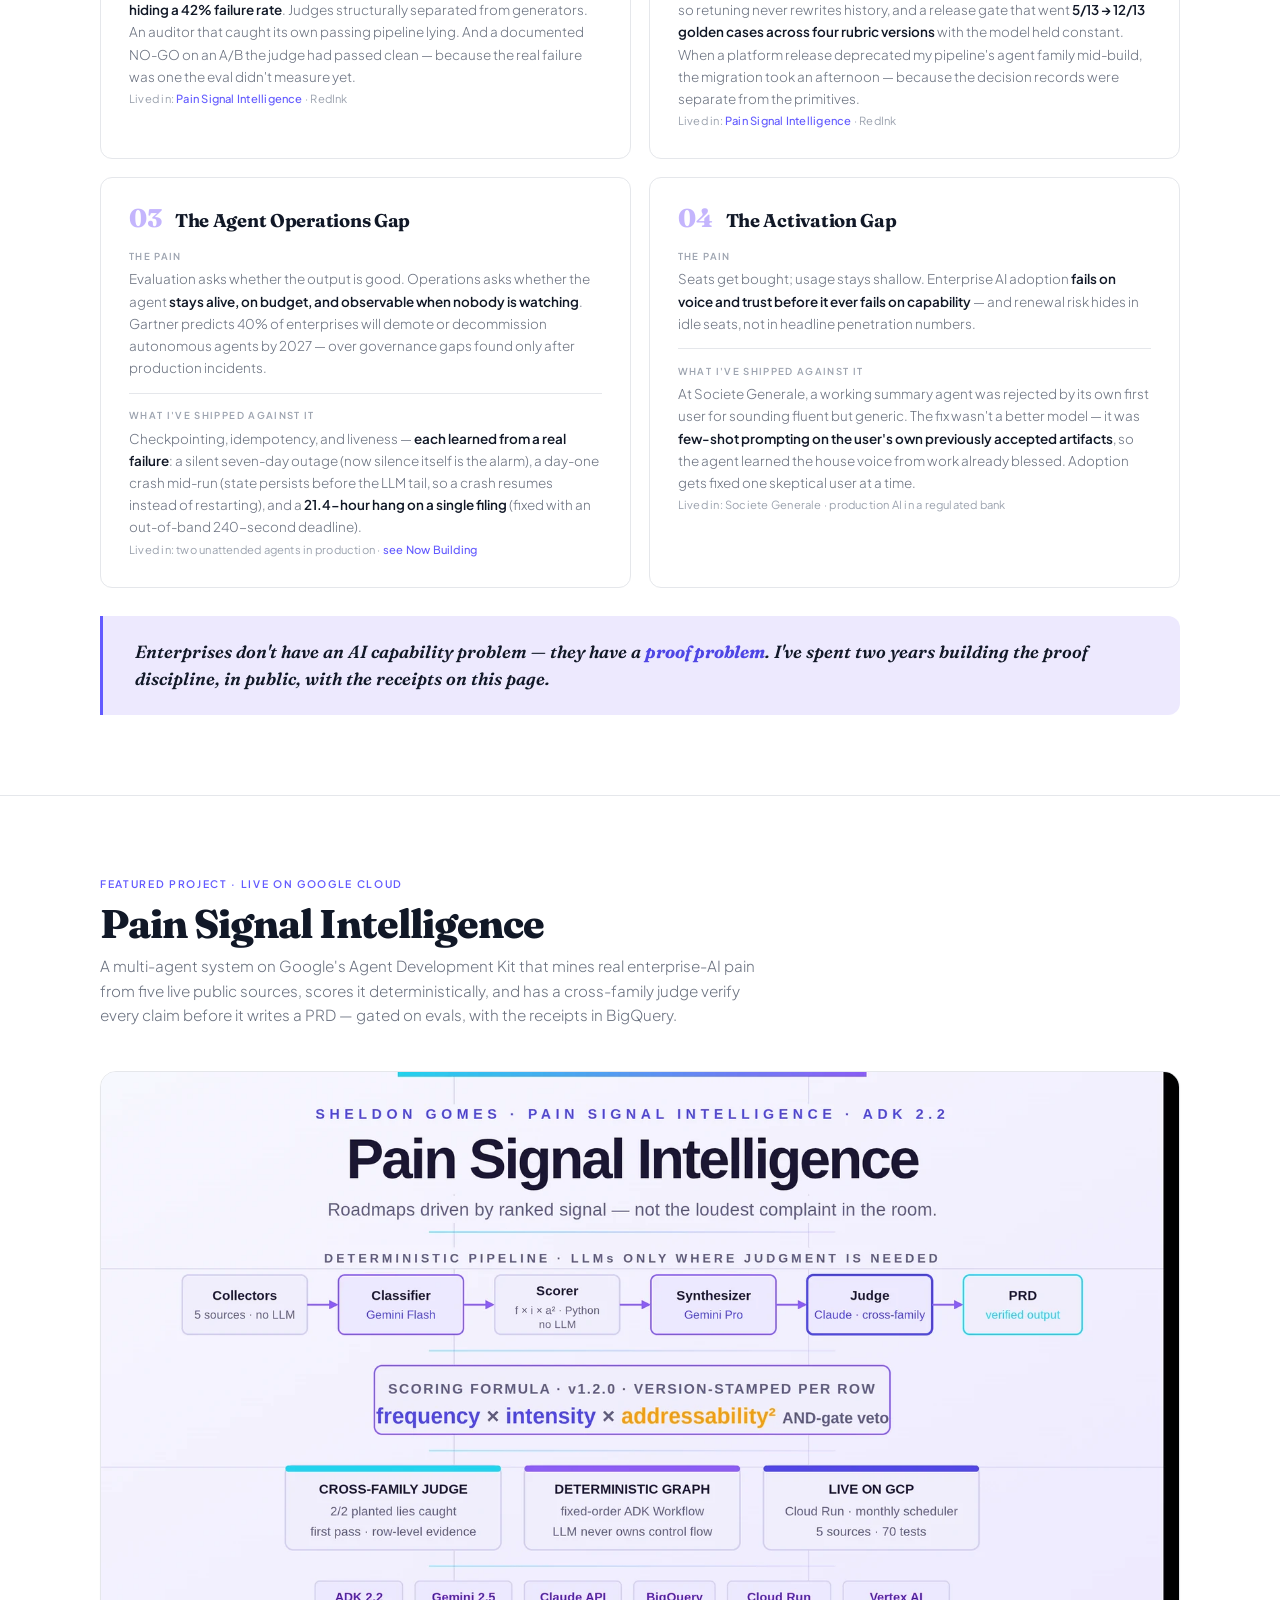
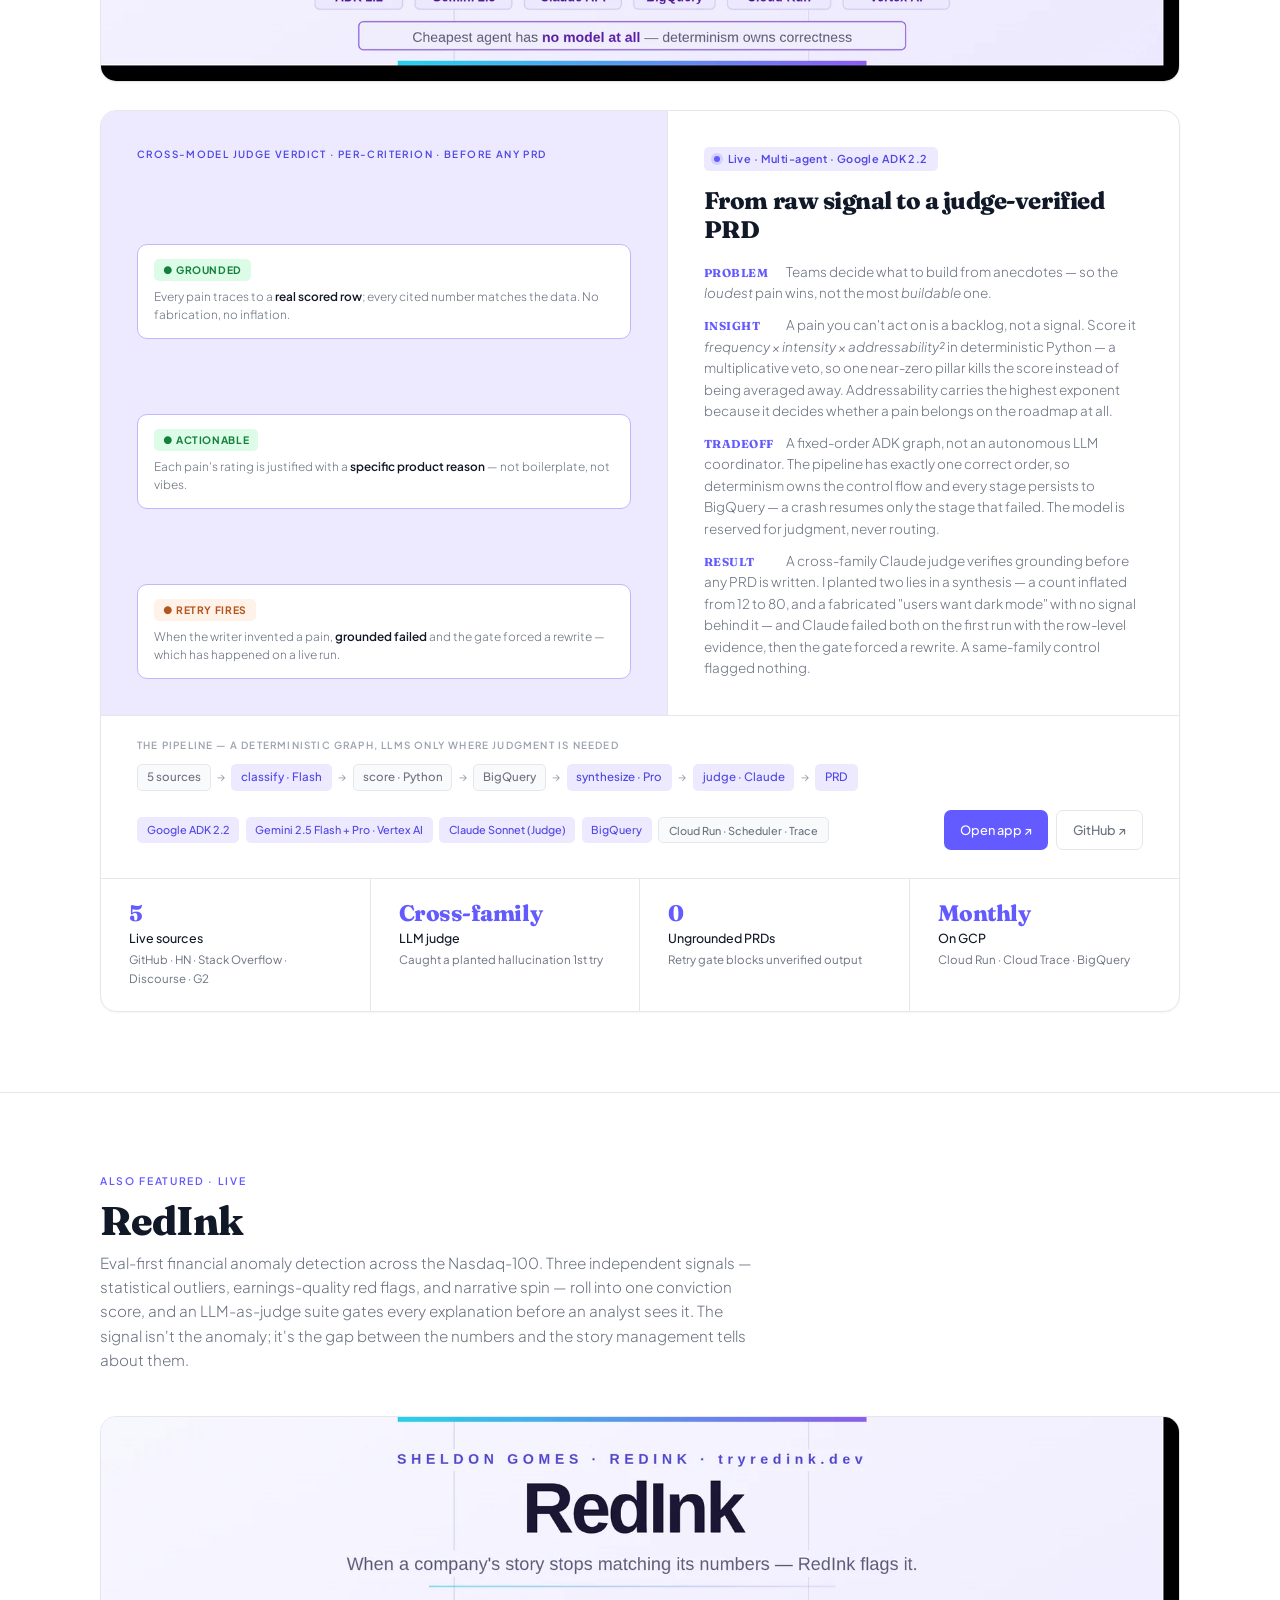
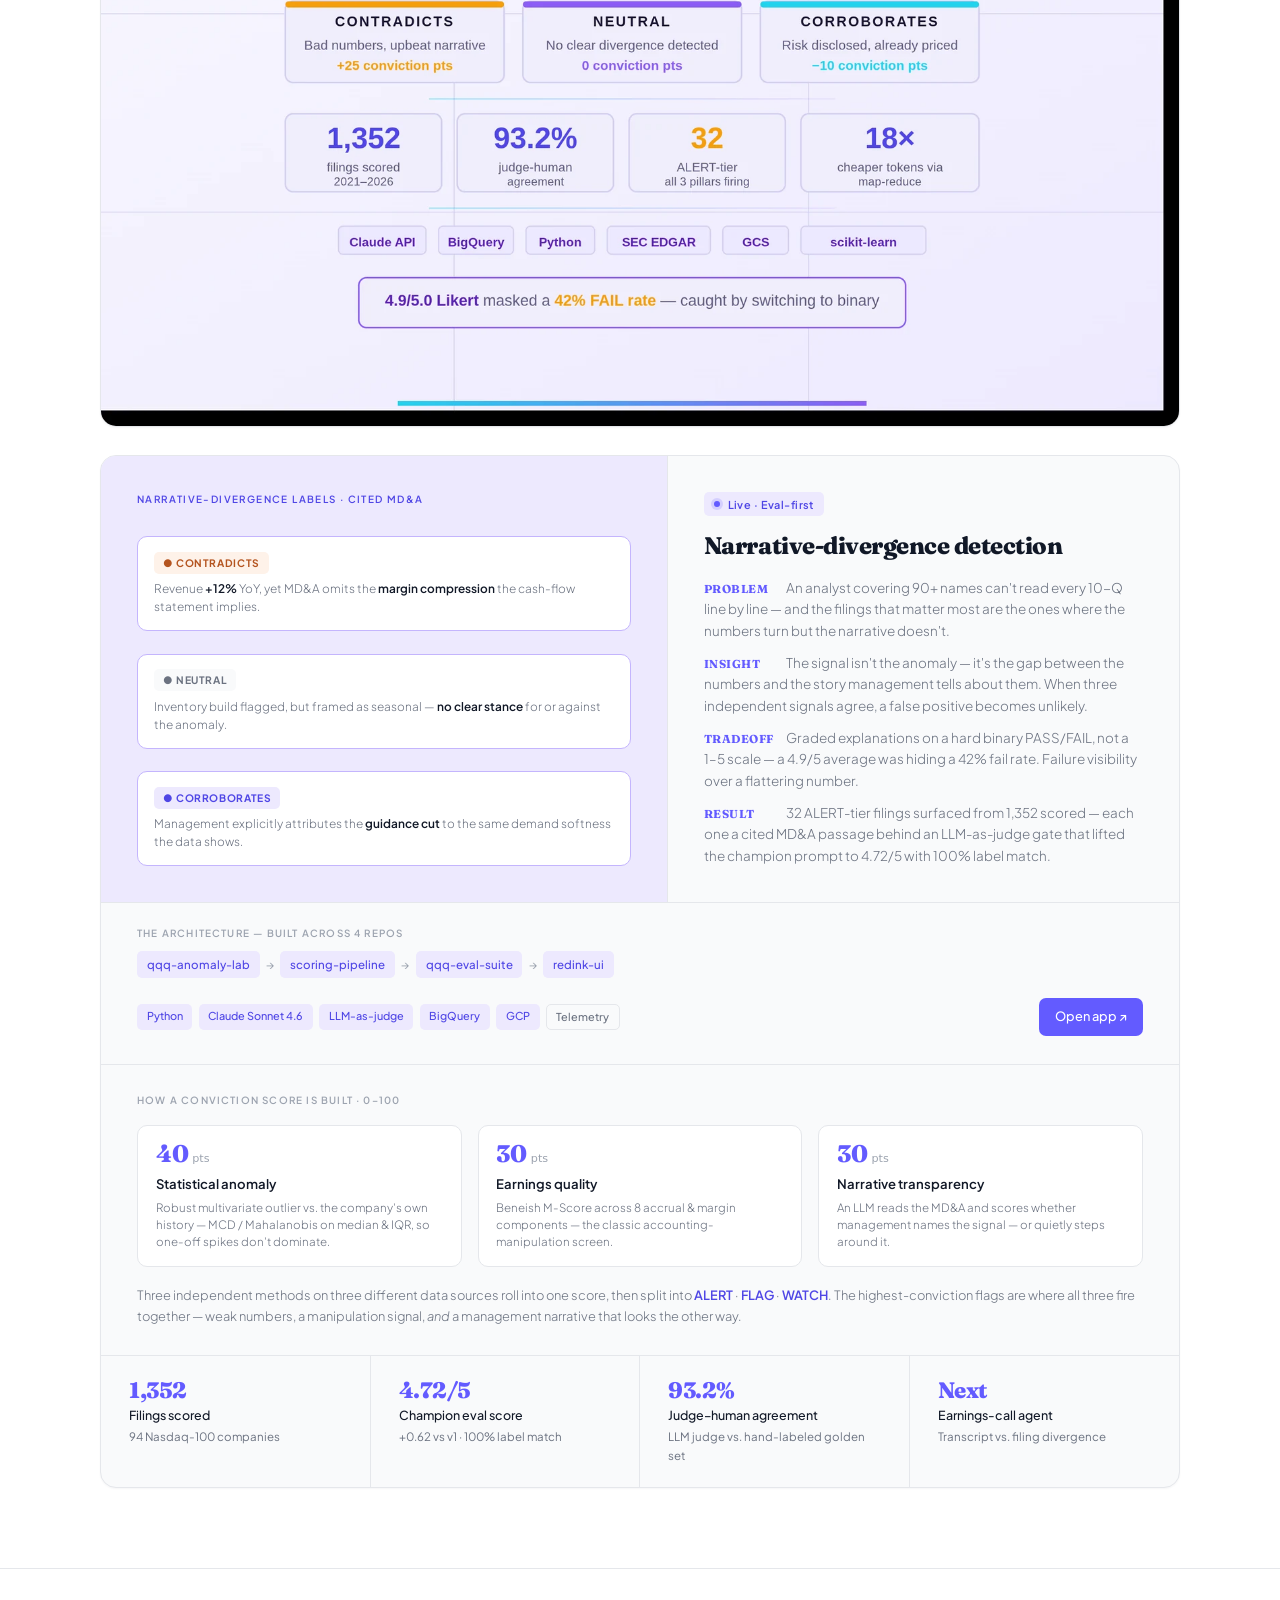
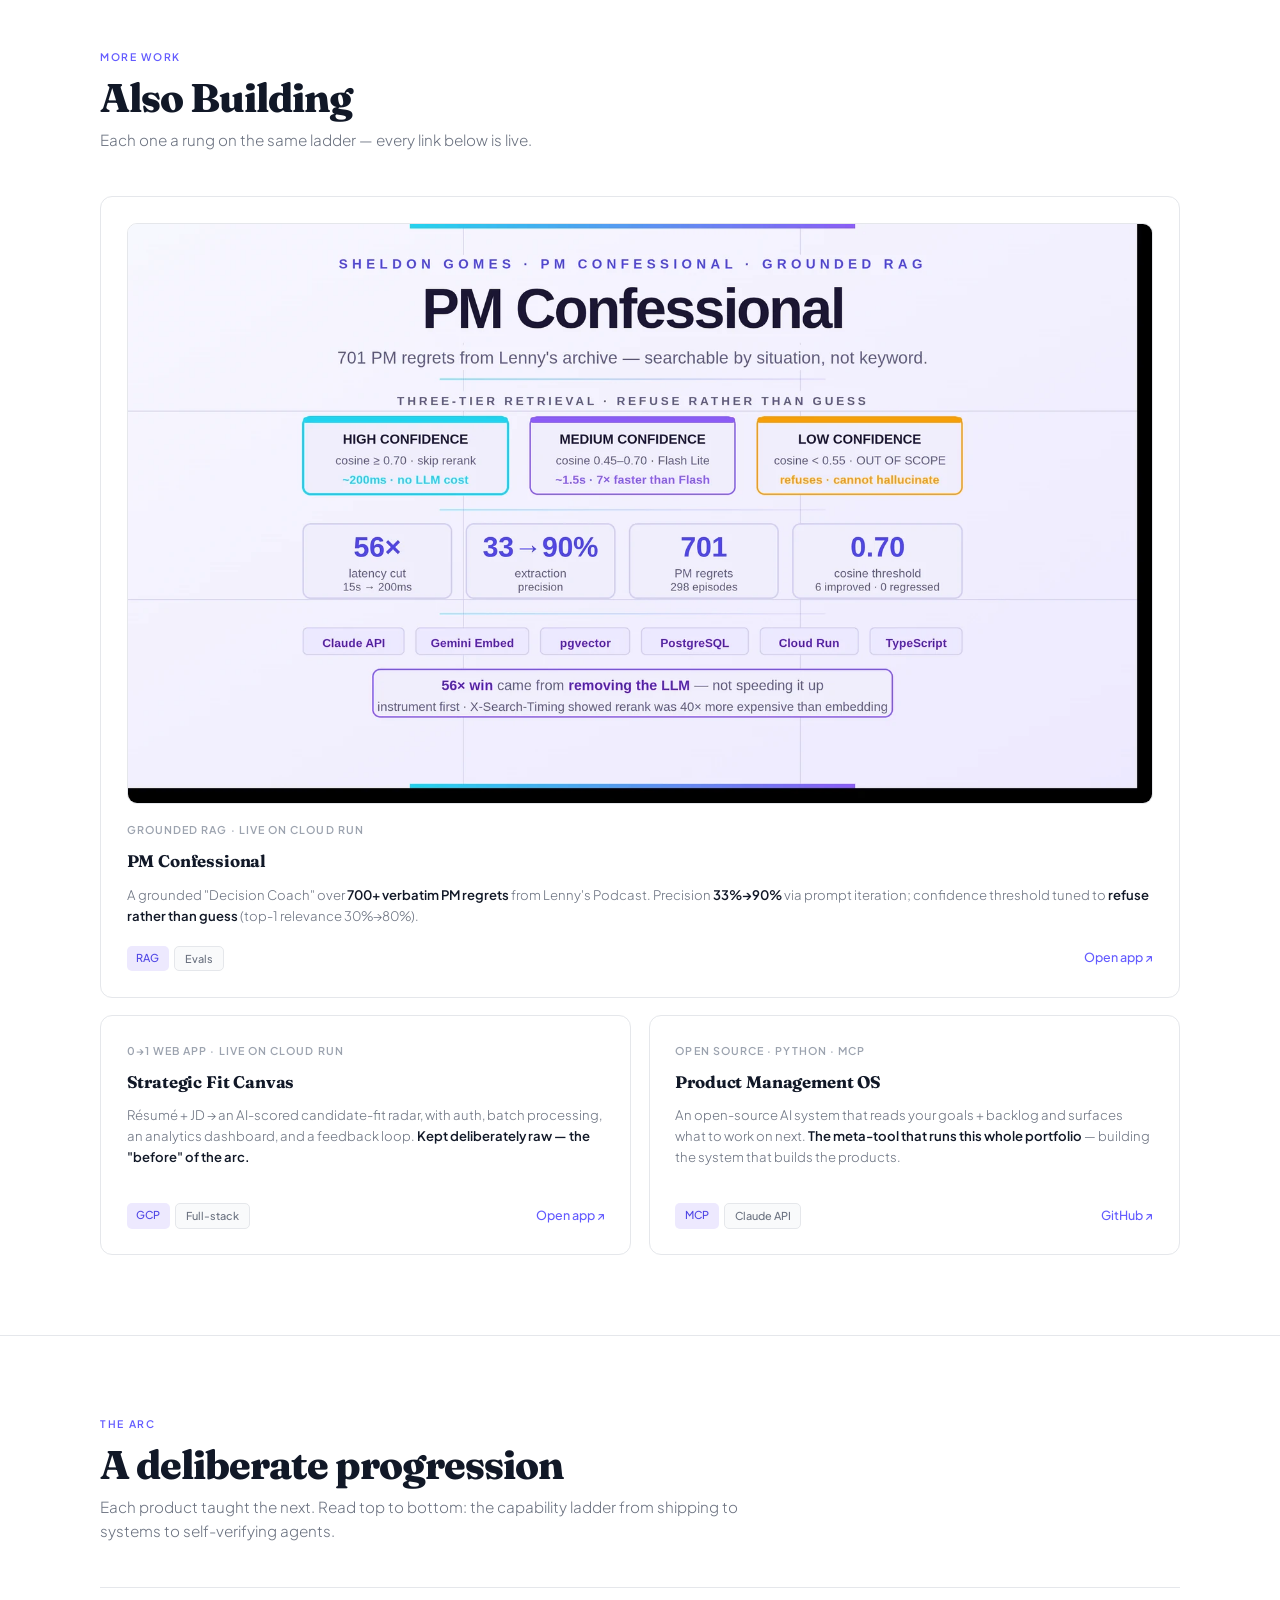
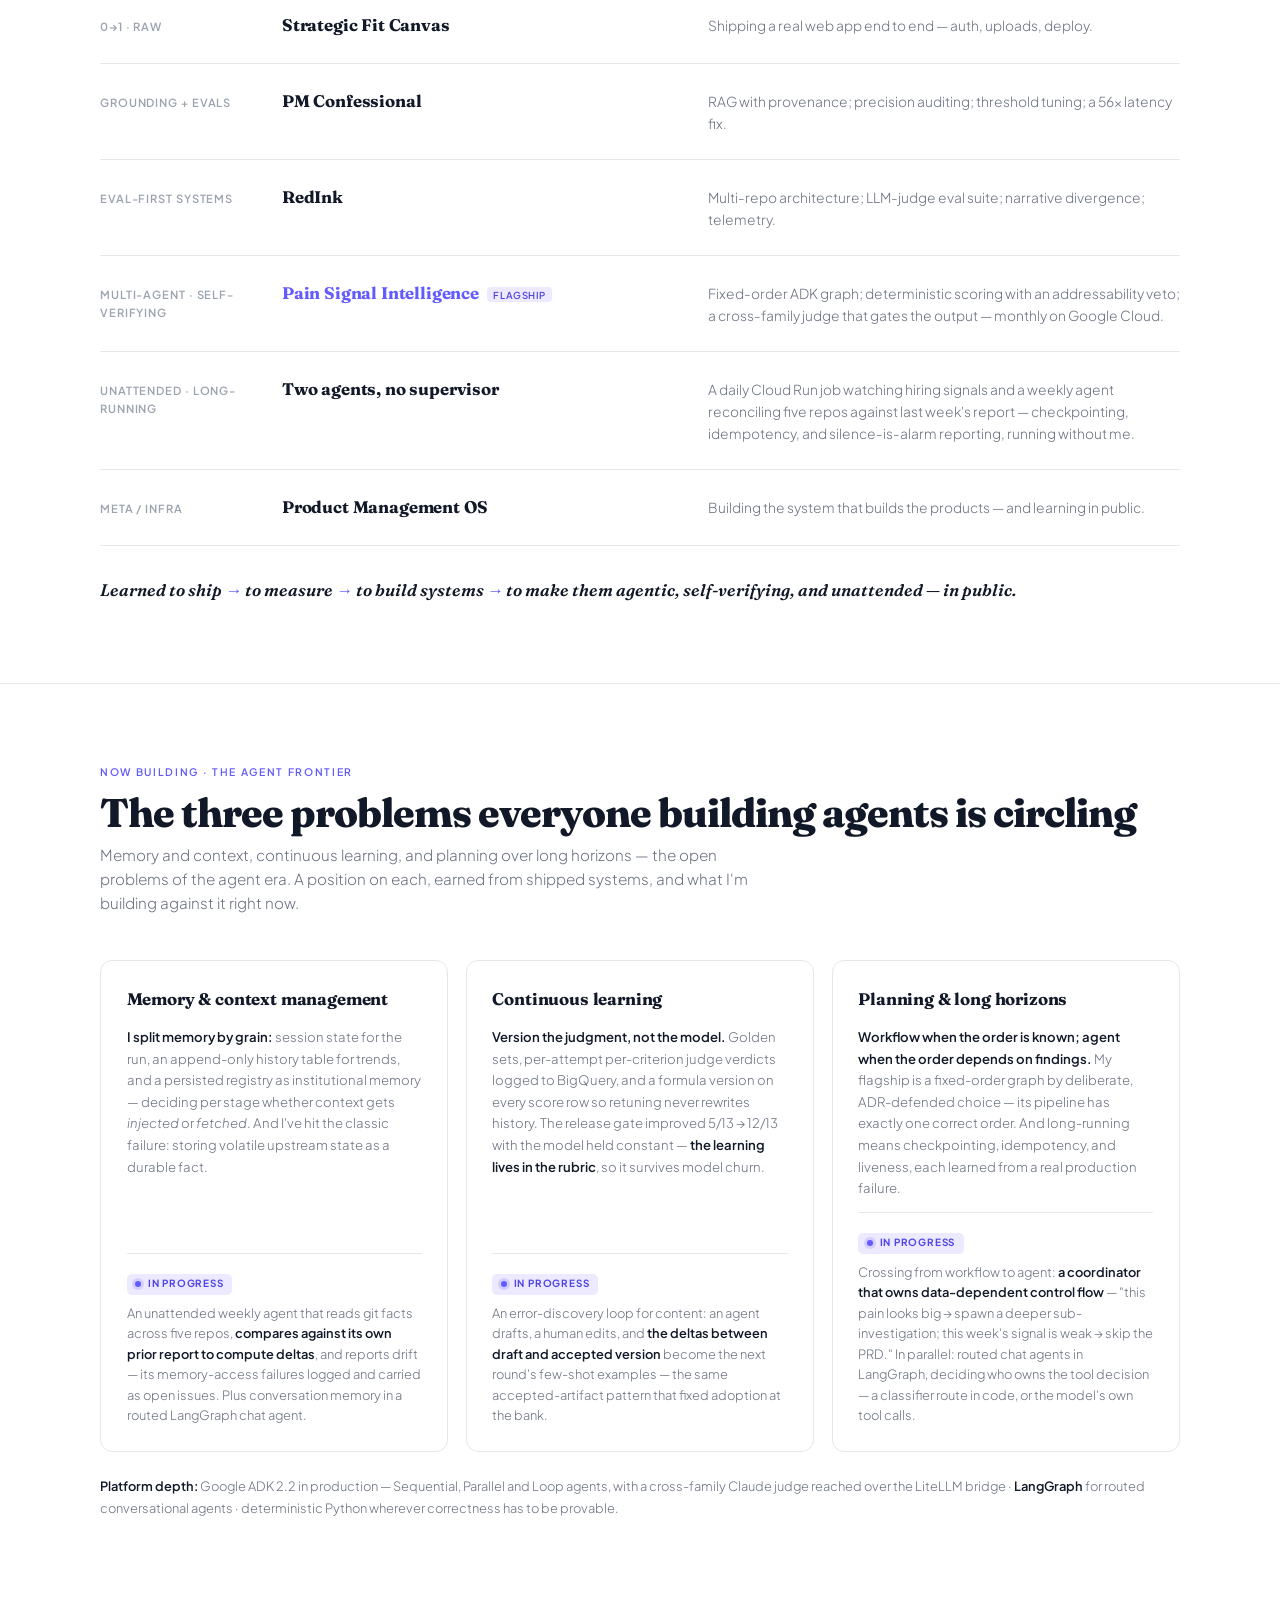
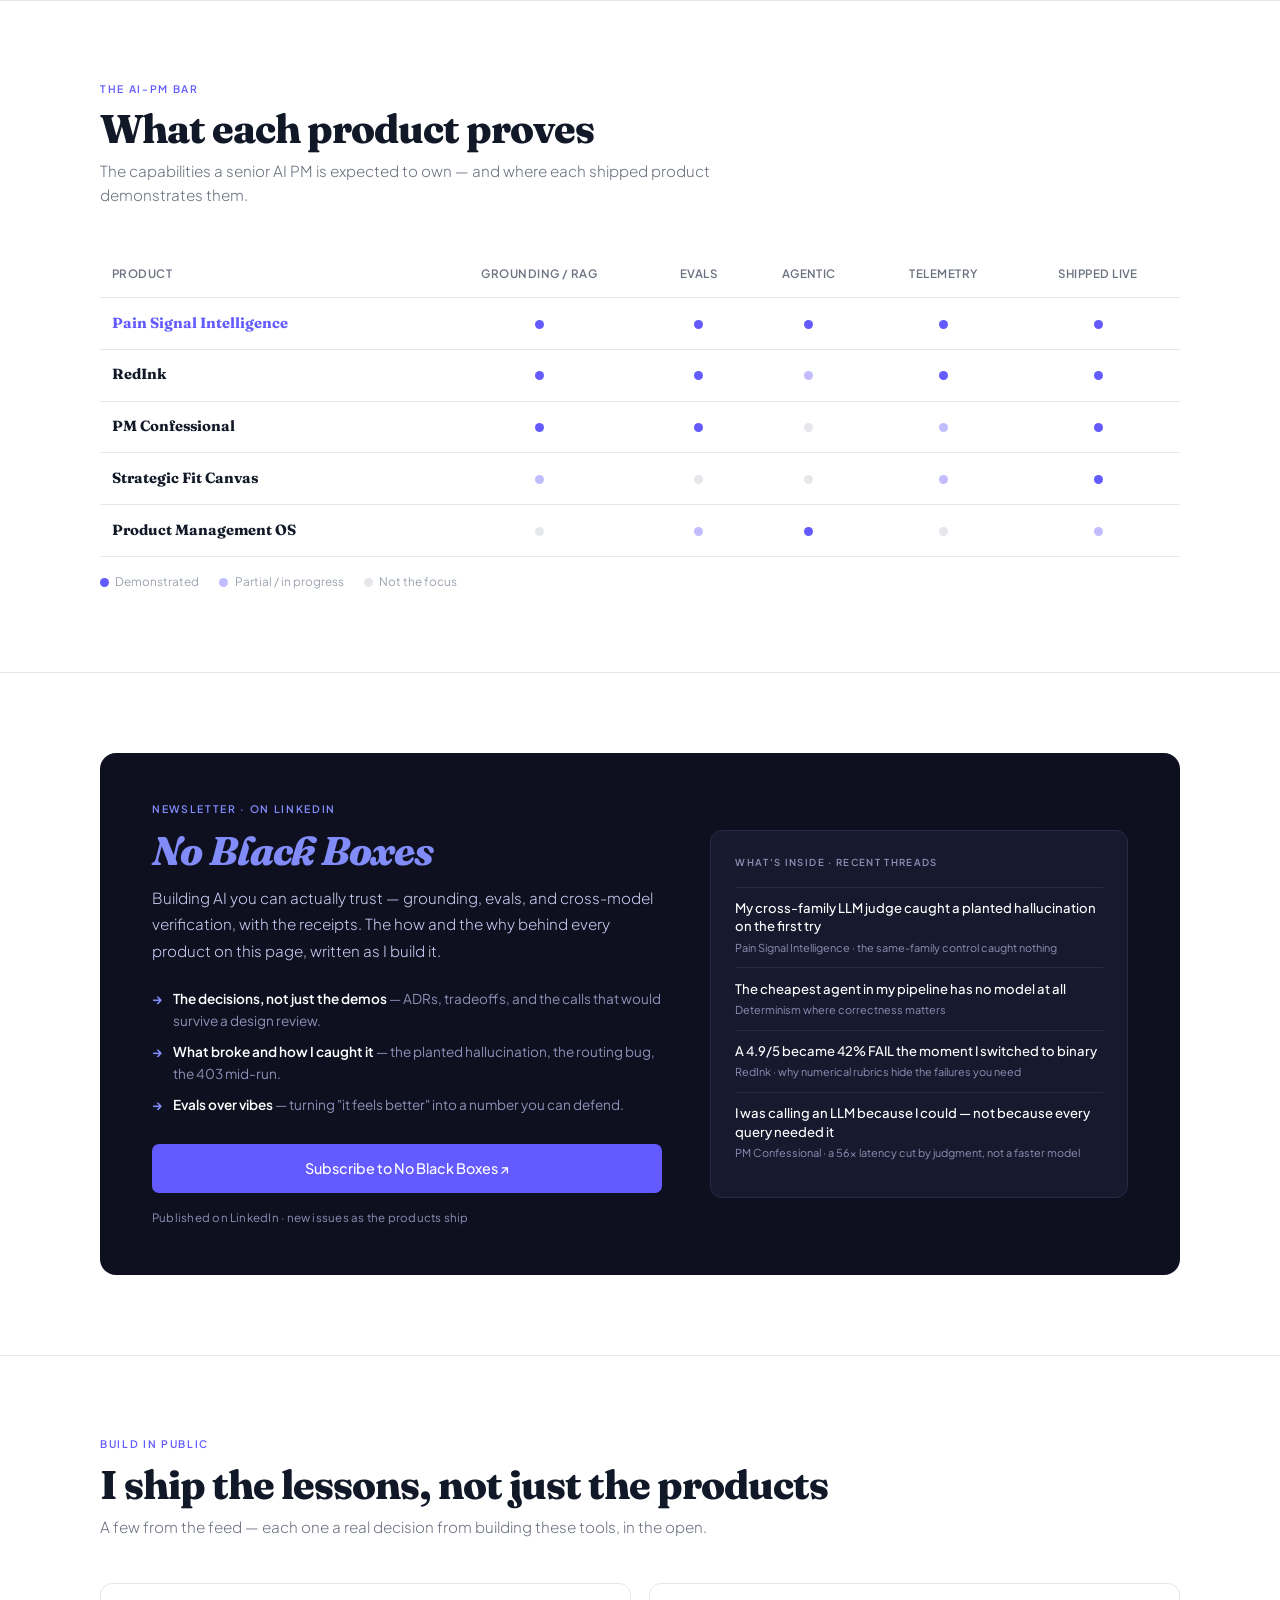
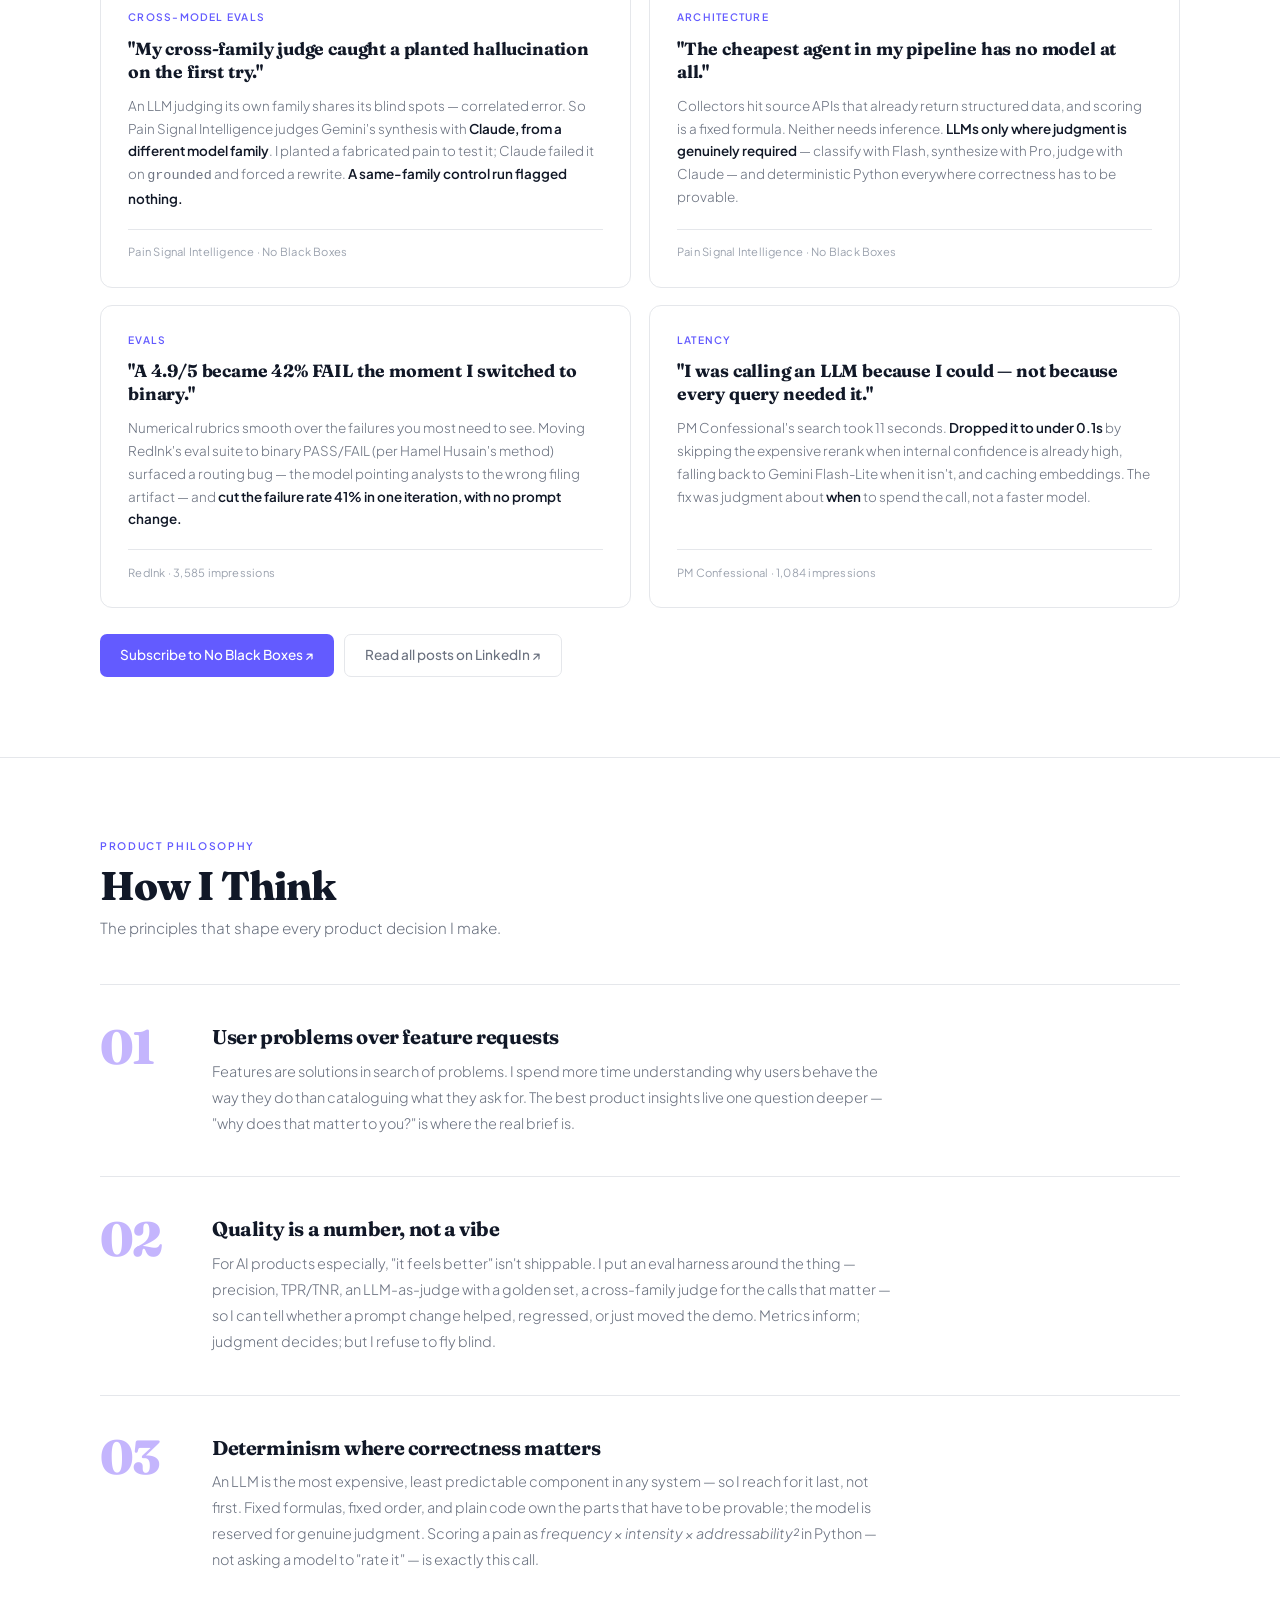
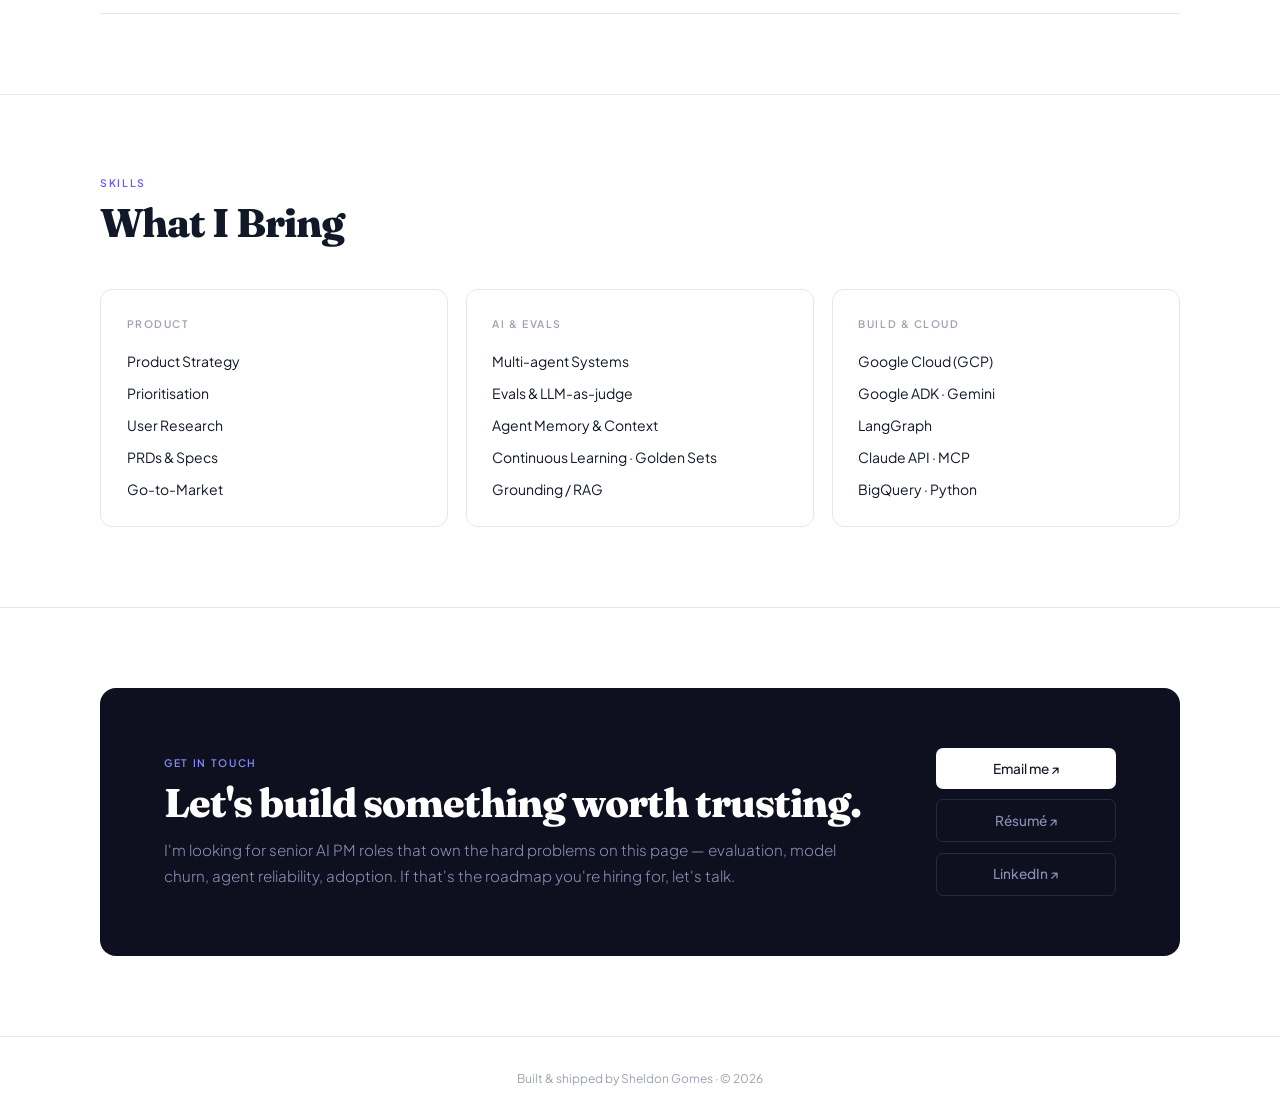
==== commit 5aaf4bd6: "Browser-audit polish: nav scrollspy, grid balance, live-domain fix - RedInk "Open app" now points to" ====
--- a/index.html
+++ b/index.html
@@ -106,6 +106,7 @@
     }
     .nav-links a { transition: color 0.15s; }
     .nav-links a:hover { color: var(--ink); }
+    .nav-links a.active { color: var(--accent); font-weight: 500; }
     .nav-btn {
       padding: 0.45rem 1.1rem;
       border: 1px solid var(--border);
@@ -232,7 +233,7 @@
     .impact-label { font-size: 0.78rem; color: var(--dark-muted); margin-top: 0.35rem; font-weight: 400; }
 
     /* ─── SHARED SECTION LAYOUT ─── */
-    .section { max-width: 1160px; margin: 0 auto; padding: 5rem 2.5rem; }
+    .section { max-width: 1160px; margin: 0 auto; padding: 5rem 2.5rem; scroll-margin-top: 60px; }
     .section-eyebrow {
       font-size: 0.65rem; font-weight: 600; letter-spacing: 0.16em;
       text-transform: uppercase; color: var(--accent); margin-bottom: 0.6rem;
@@ -412,8 +413,9 @@
     @media (max-width: 720px) { .pillar-grid { grid-template-columns: 1fr; } }
 
     /* ─── PROJECTS GRID ─── */
+    /* 2 columns so the row under the wide card fills cleanly (3 cards total) */
     .projects-grid {
-      display: grid; grid-template-columns: repeat(3,1fr); gap: 1.1rem;
+      display: grid; grid-template-columns: repeat(2,1fr); gap: 1.1rem;
     }
     .proj-card {
       background: var(--surface);
@@ -680,6 +682,8 @@
       .featured-body { grid-template-columns: 1fr; }
       .featured-info { border-left: none; border-top: 1px solid var(--border); }
       .featured-stats { grid-template-columns: 1fr 1fr; }
+      .featured-stats .stat-box:nth-child(even) { border-right: none; }
+      .featured-stats .stat-box:nth-child(-n+2) { border-bottom: 1px solid var(--border); }
       .projects-grid { grid-template-columns: 1fr; }
       .skills-grid { grid-template-columns: 1fr 1fr; }
       .contact-card { grid-template-columns: 1fr; padding: 2.5rem; gap: 2rem; }
@@ -720,12 +724,11 @@
       <em>It stalls on proof.</em>
     </h1>
     <p class="hero-sub">
-      Roughly one in ten enterprise AI pilots ever reaches production — not because the models
-      can't, but because nobody trusts the evaluations. I'm a senior PM (Societe Generale, CFA)
-      who has spent two years building that missing proof discipline: eval gates that catch what
-      demos hide, regression suites that turn a model upgrade from a quarter of churn into an
-      afternoon, and agents engineered to run unattended — on Google ADK, Gemini, and BigQuery,
-      shipped end to end.
+      Enterprise AI pilots stall because nobody trusts the evaluations. I'm a senior PM
+      (Societe Generale, CFA) who has spent two years building that missing proof discipline:
+      eval gates that catch what demos hide, regression suites that make model upgrades an
+      afternoon instead of a quarter, and agents engineered to run unattended — on Google ADK,
+      Gemini, and BigQuery, shipped end to end.
     </p>
     <div class="hero-ctas">
       <a href="#problem-map" class="btn btn-primary">The problem map →</a>
@@ -1029,7 +1032,7 @@
           <span class="tag tag-neutral">Telemetry</span>
         </div>
         <div class="featured-links">
-          <a href="https://redink-ui-prod.web.app" target="_blank" rel="noopener" class="btn btn-primary" style="font-size:0.8rem;padding:0.55rem 1rem;">Open app ↗</a>
+          <a href="https://tryredink.dev" target="_blank" rel="noopener" class="btn btn-primary" style="font-size:0.8rem;padding:0.55rem 1rem;">Open app ↗</a>
         </div>
       </div>
     </div>
@@ -1503,6 +1506,26 @@
   window.addEventListener('hashchange', () => requestAnimationFrame(revealInView));
   // Ultimate failsafe — guarantee no section can stay invisible.
   setTimeout(() => reveals.forEach(show), 4000);
+
+  // Nav scrollspy — highlight the section currently in view.
+  // Picks the last section whose top has passed the nav line; cheap rAF-throttled scroll.
+  const navLinks = Array.from(document.querySelectorAll('.nav-links a[href^="#"]'));
+  const navTargets = navLinks
+    .map((a) => ({ a, el: document.querySelector(a.getAttribute('href')) }))
+    .filter((t) => t.el);
+  let spyTick = false;
+  const spy = () => {
+    spyTick = false;
+    let current = null;
+    for (const t of navTargets) {
+      if (t.el.getBoundingClientRect().top <= 120) current = t;
+    }
+    navTargets.forEach((t) => t.a.classList.toggle('active', t === current));
+  };
+  window.addEventListener('scroll', () => {
+    if (!spyTick) { spyTick = true; requestAnimationFrame(spy); }
+  }, { passive: true });
+  spy();
 </script>
 </body>
 </html>
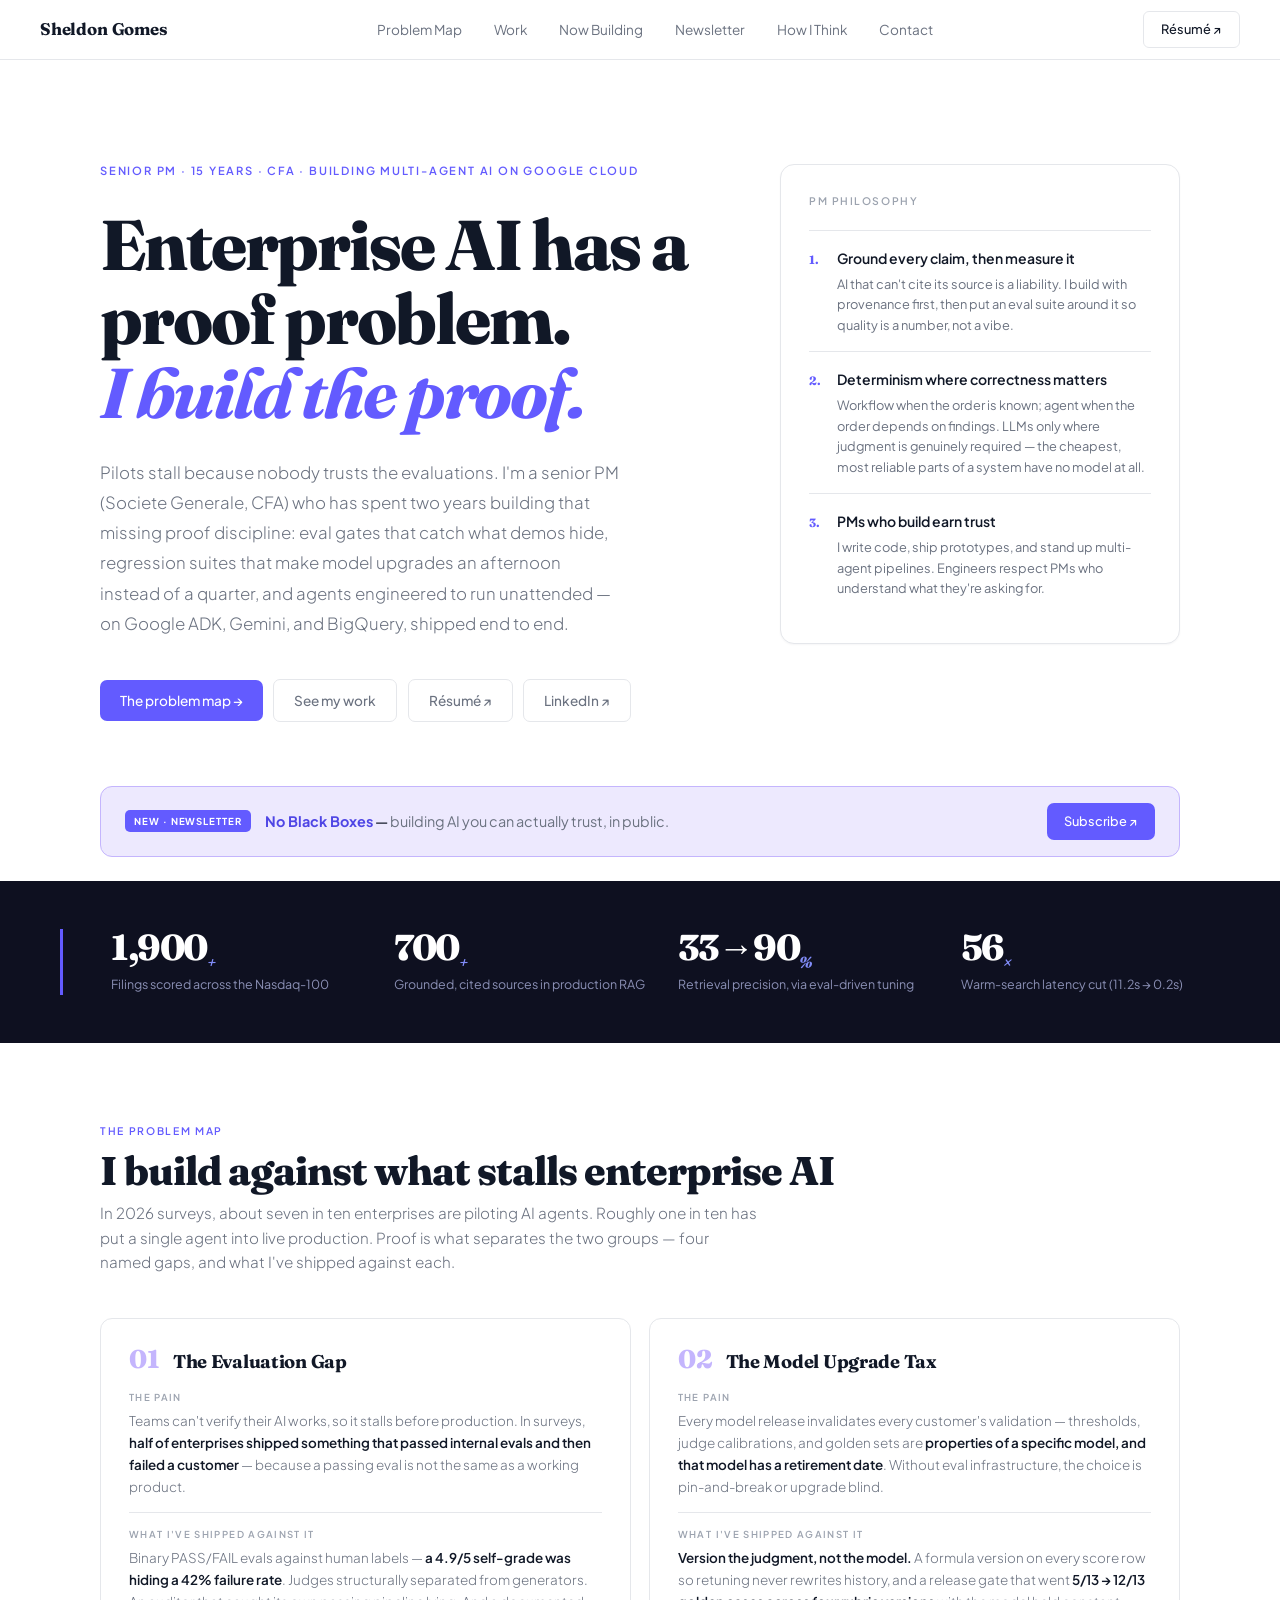
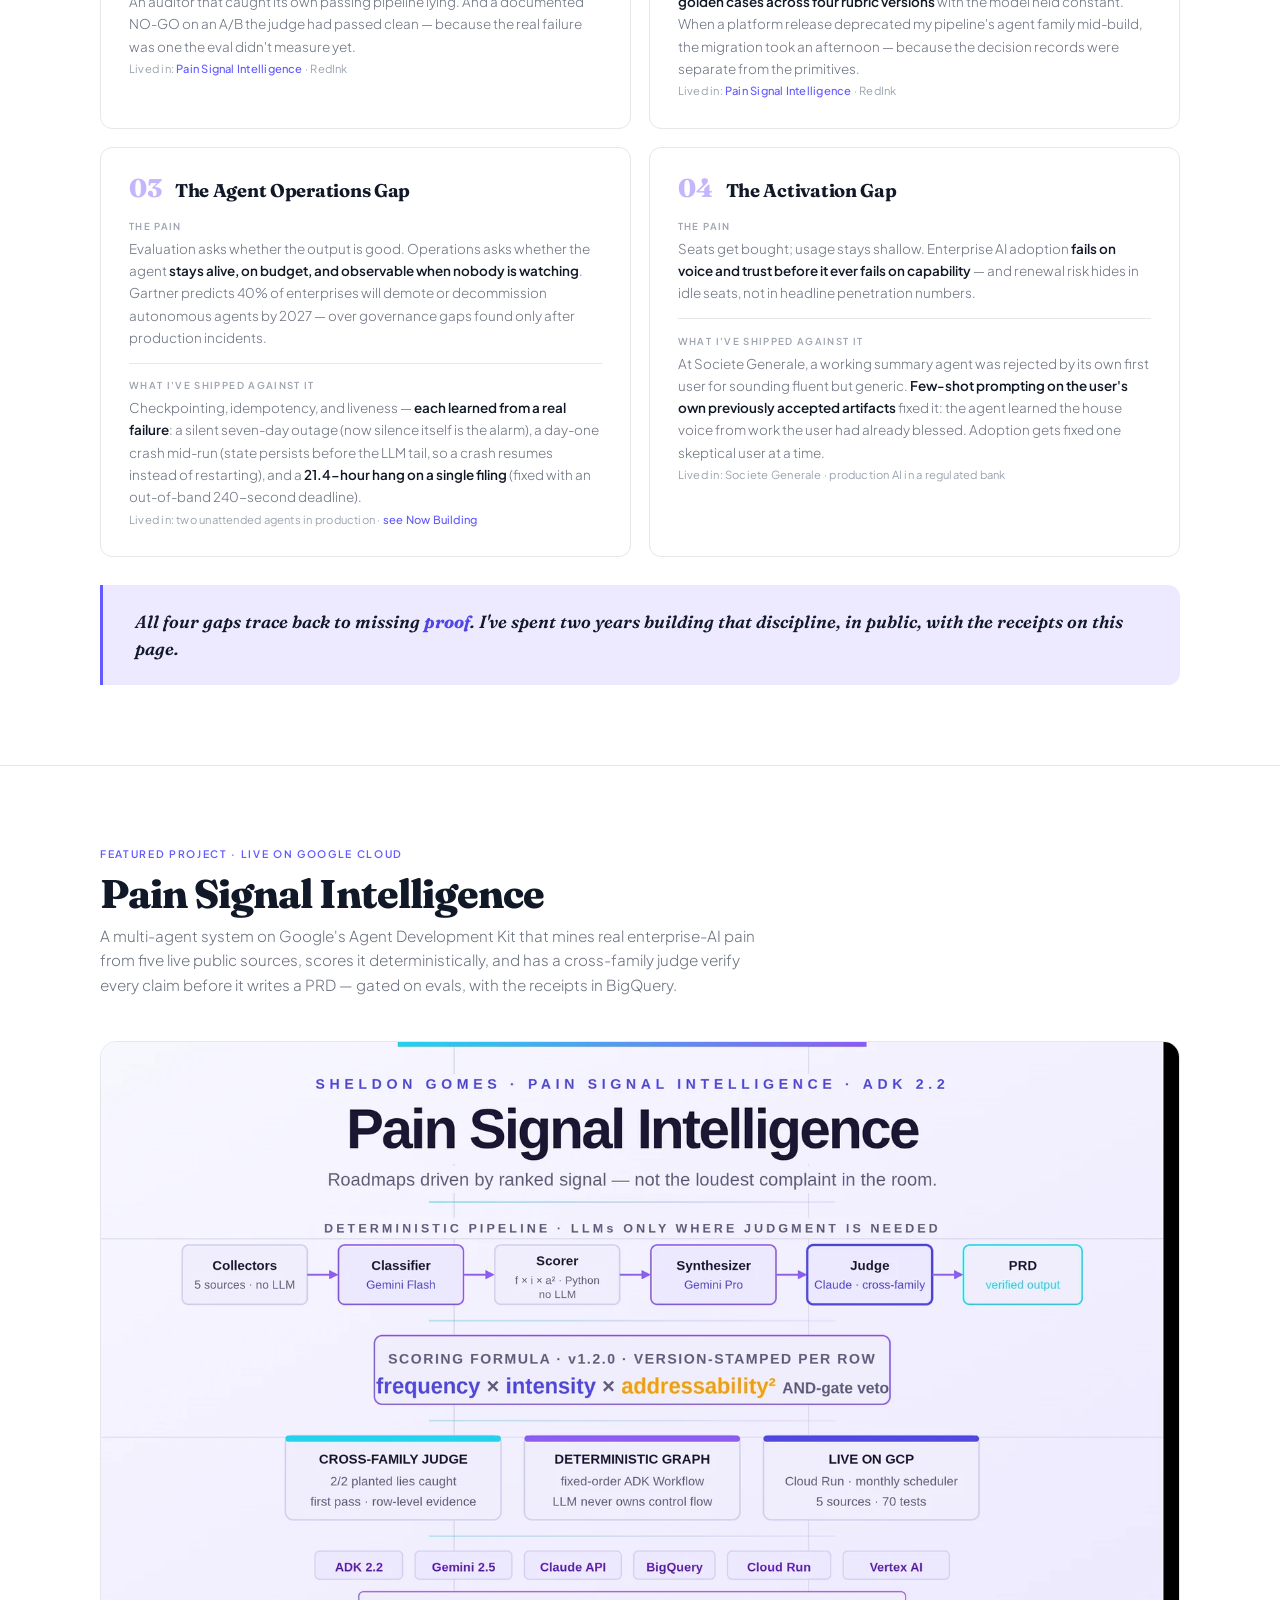
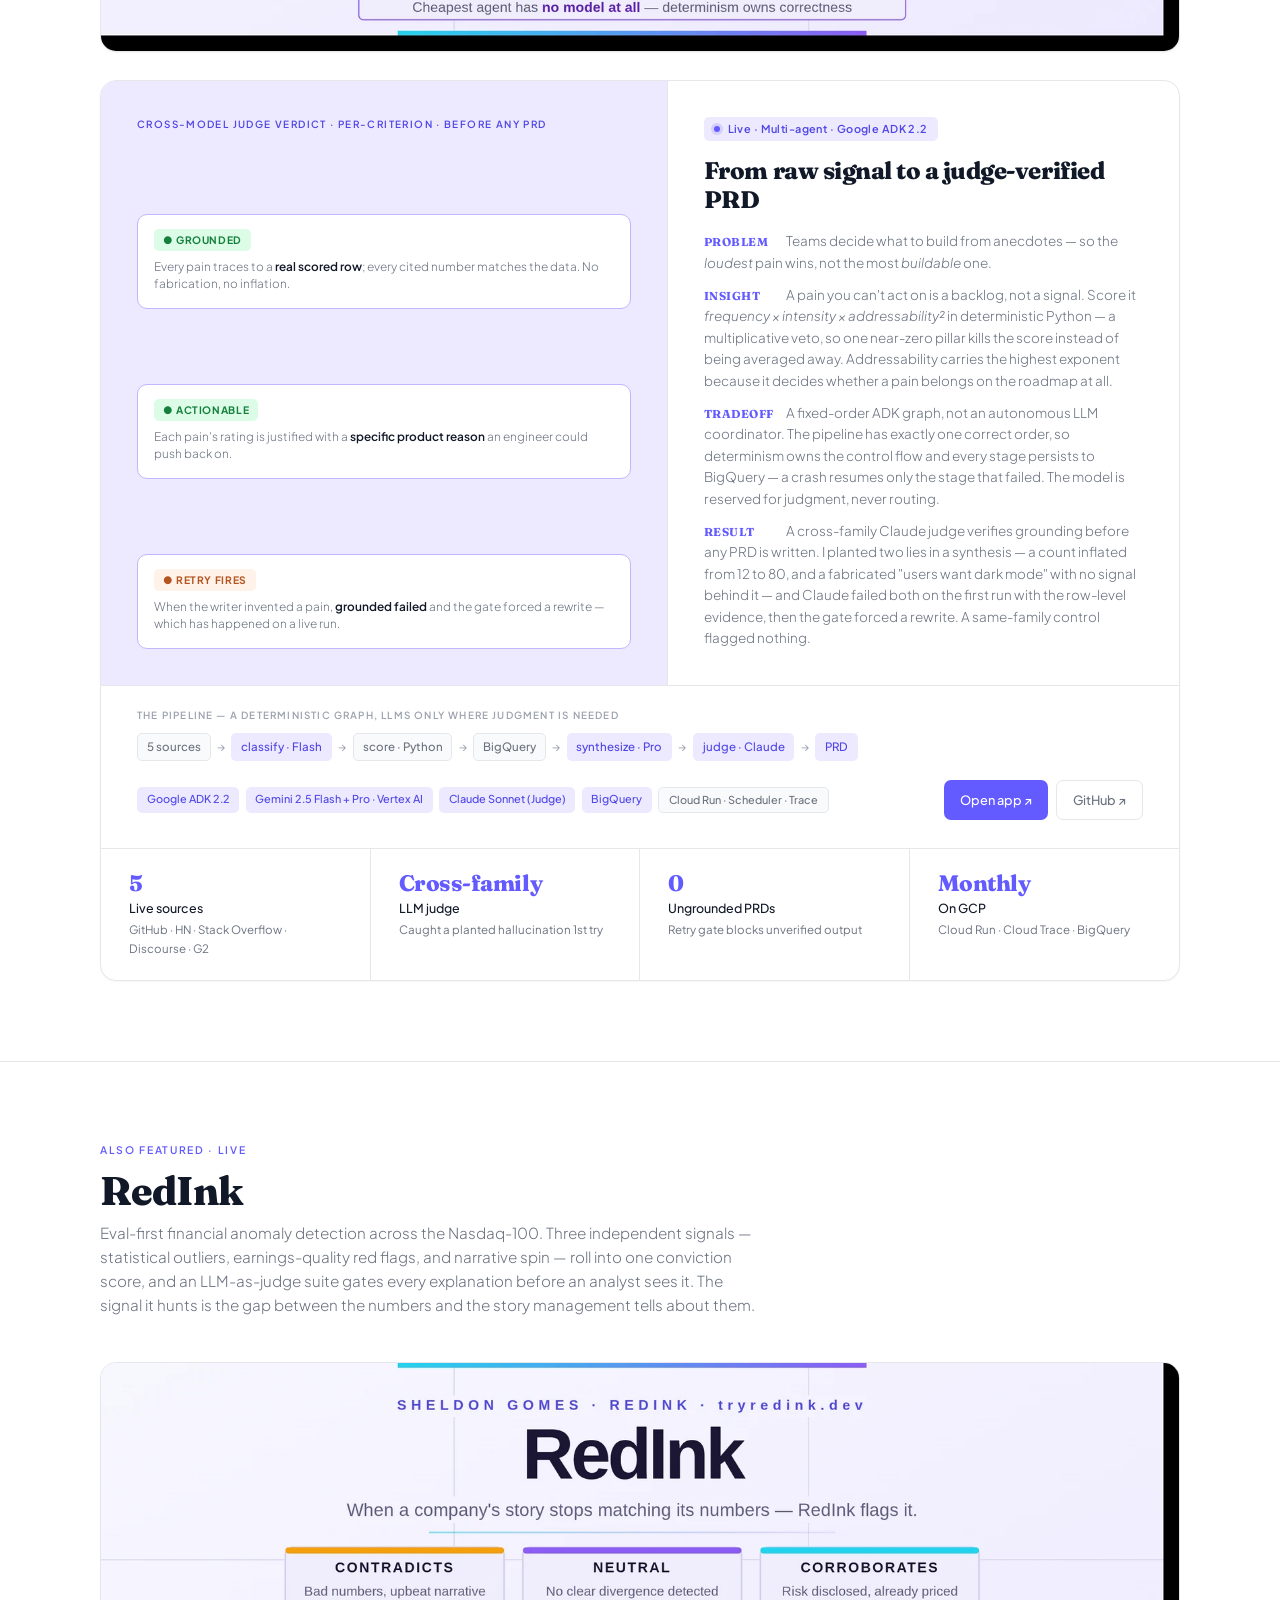
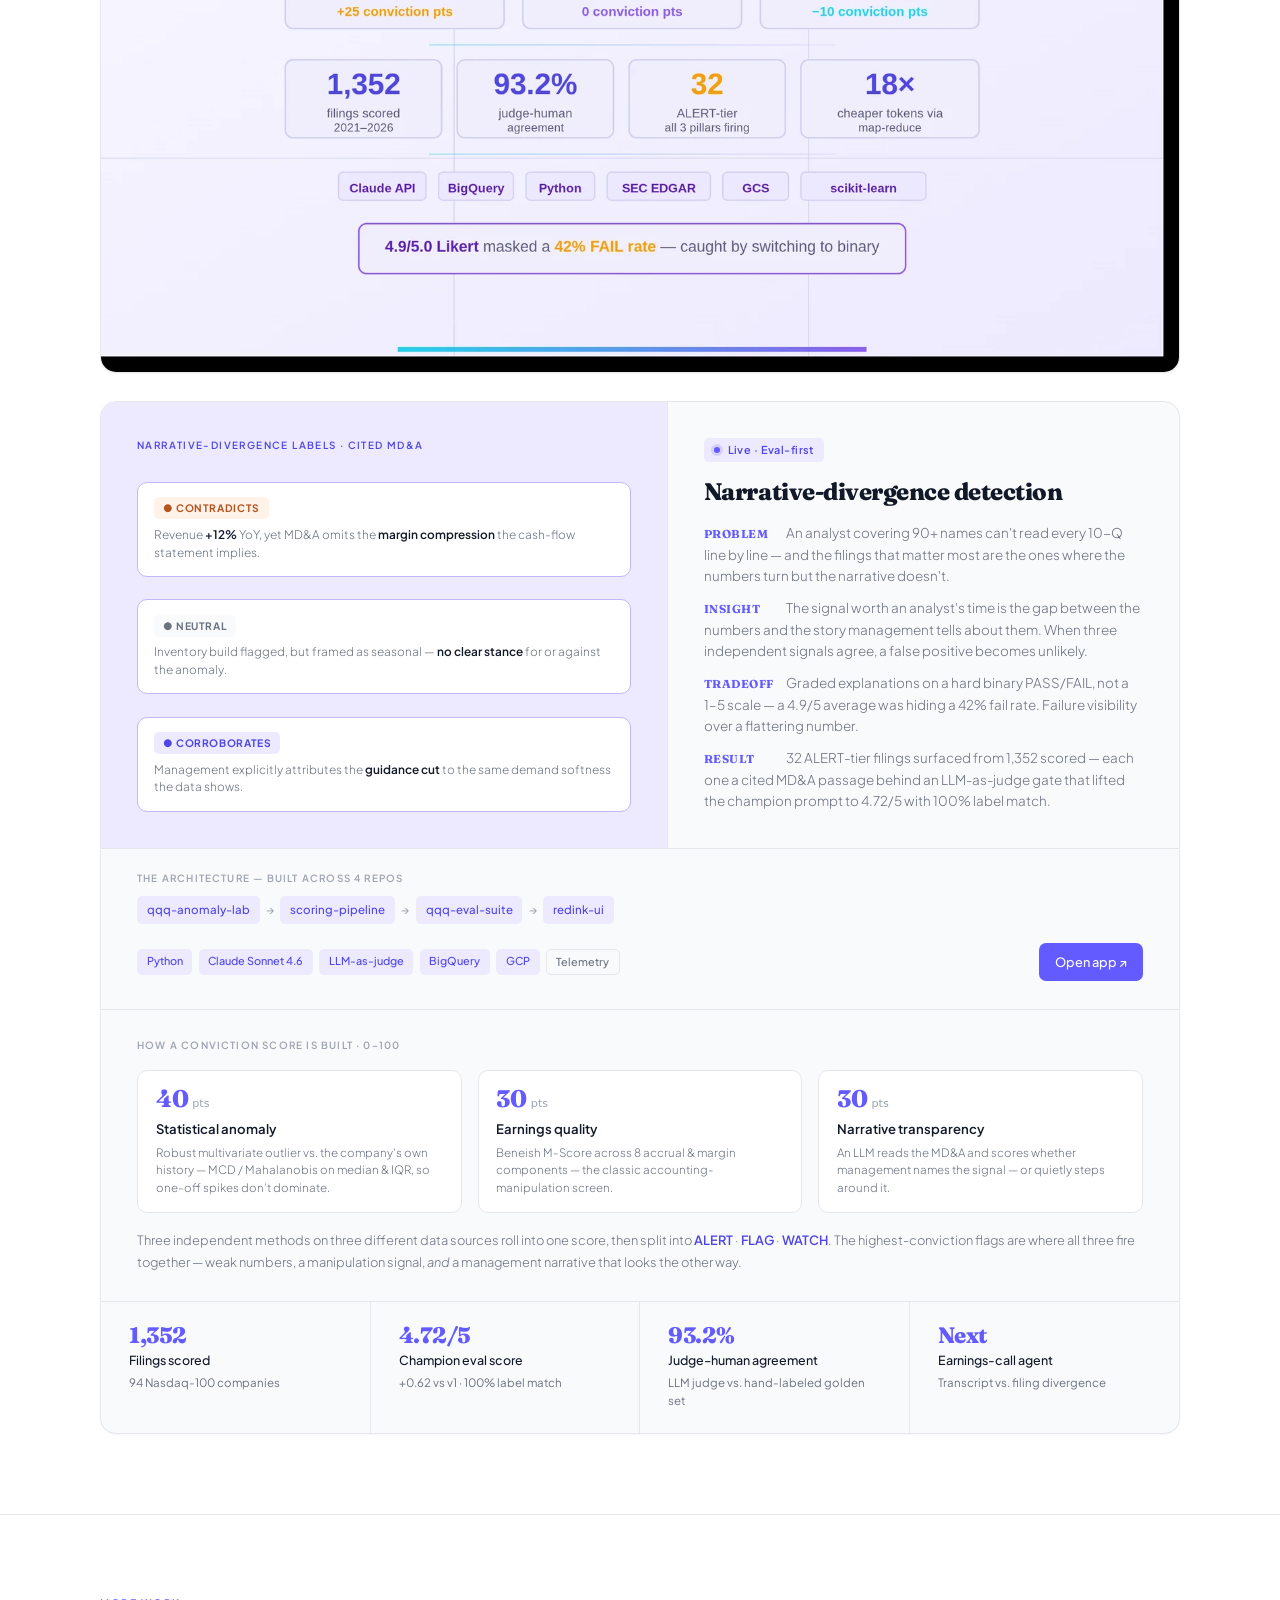
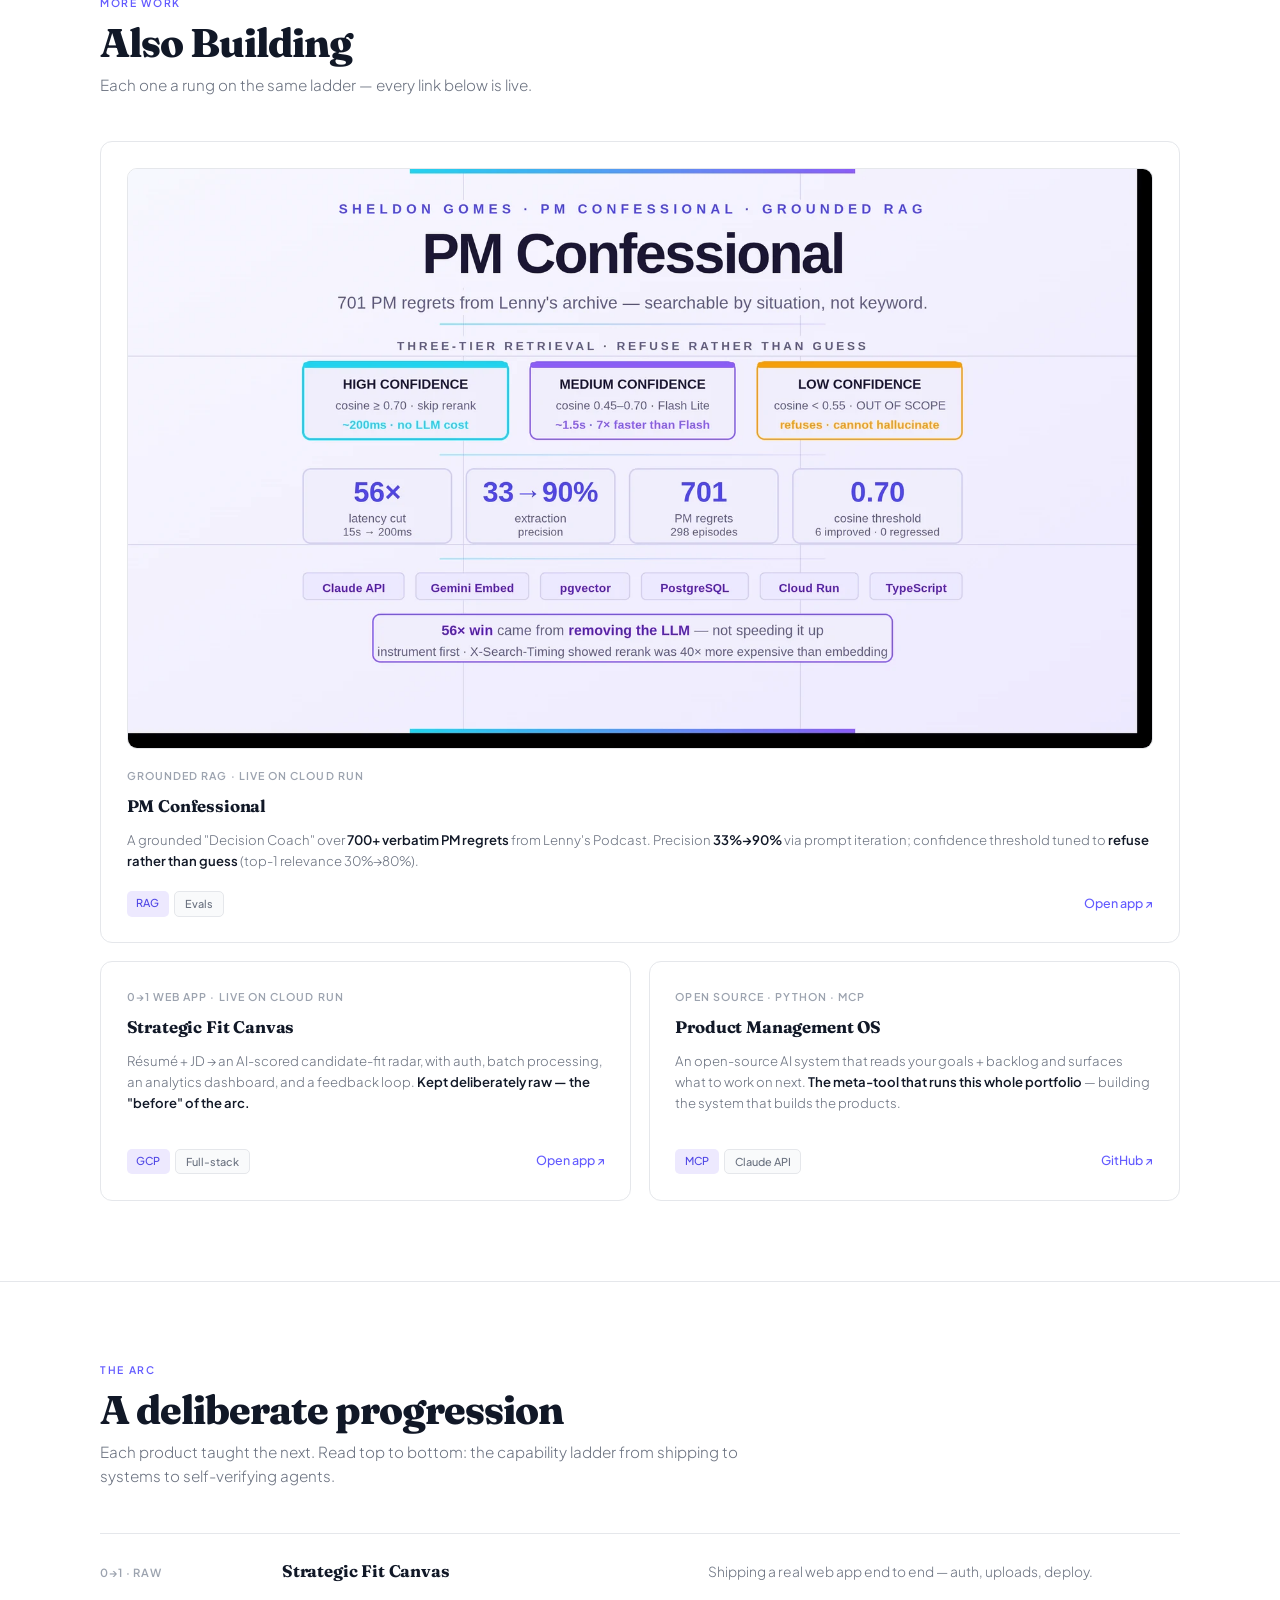
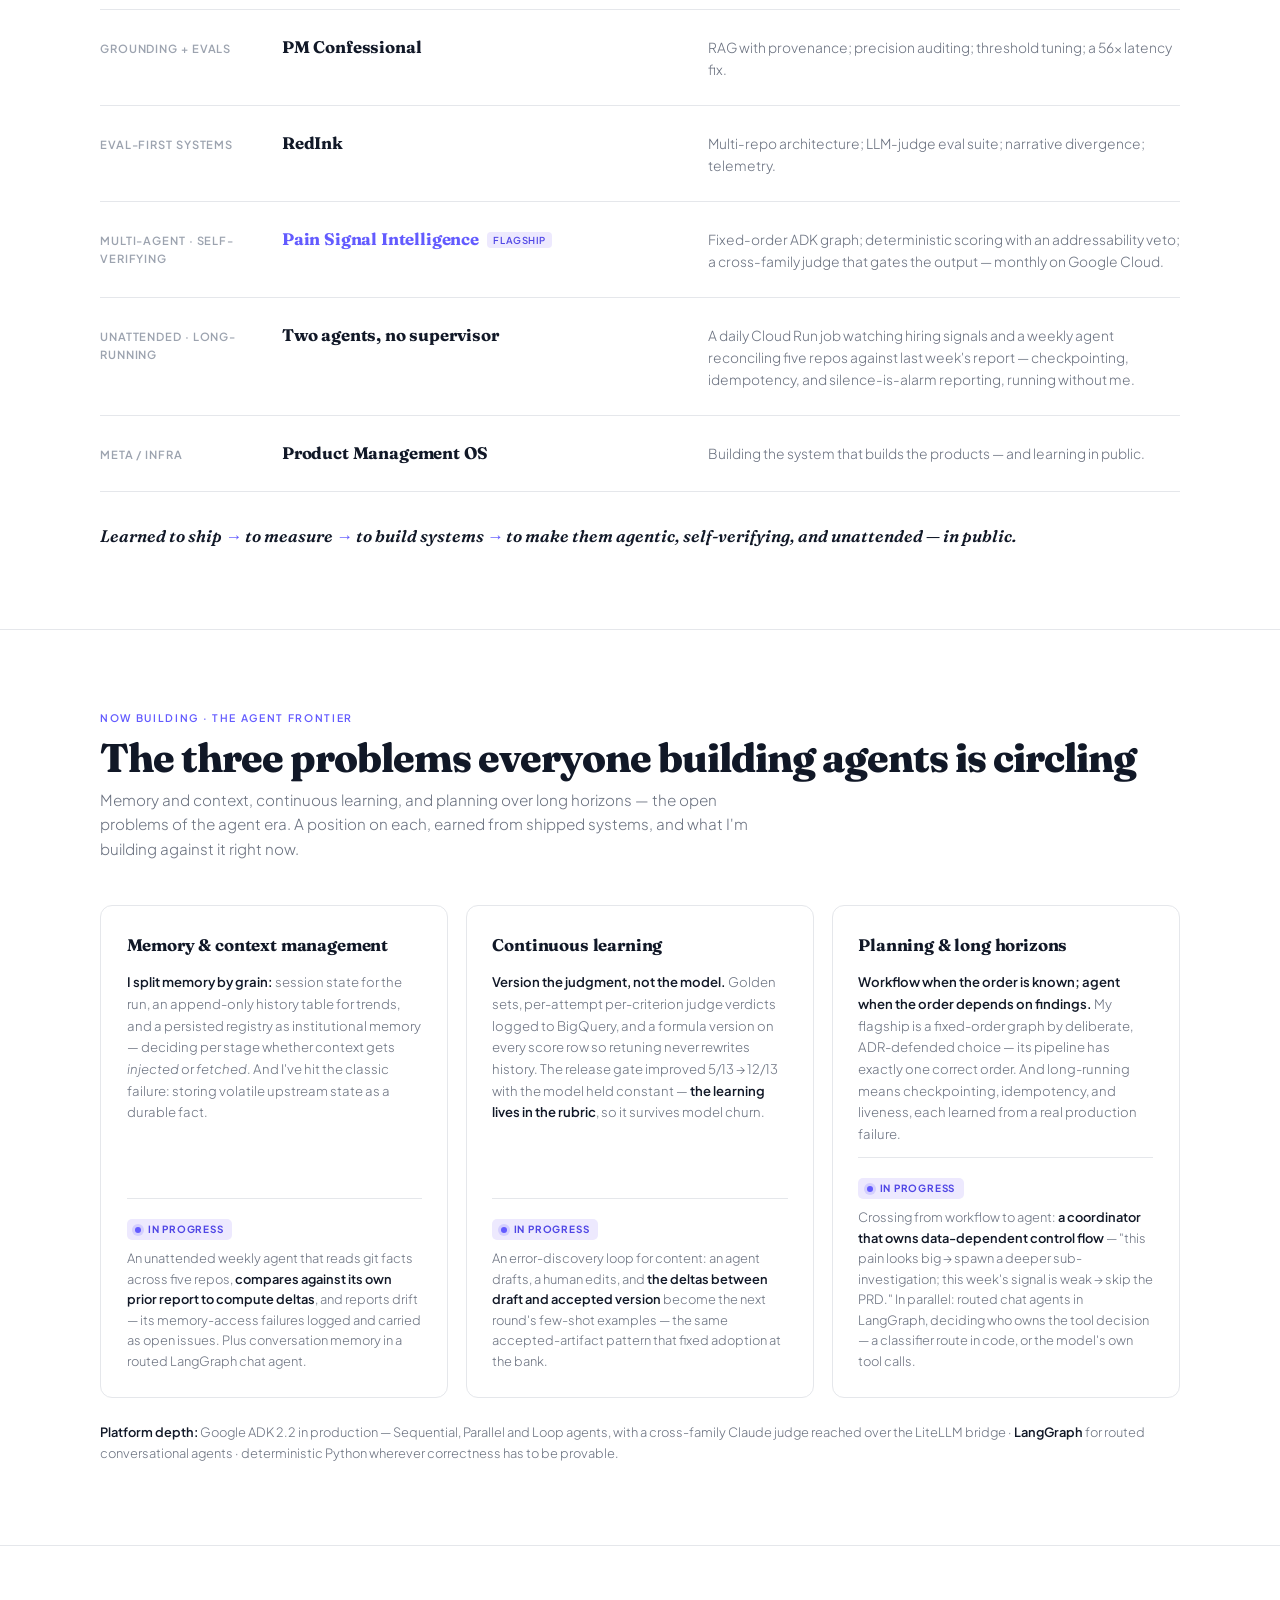
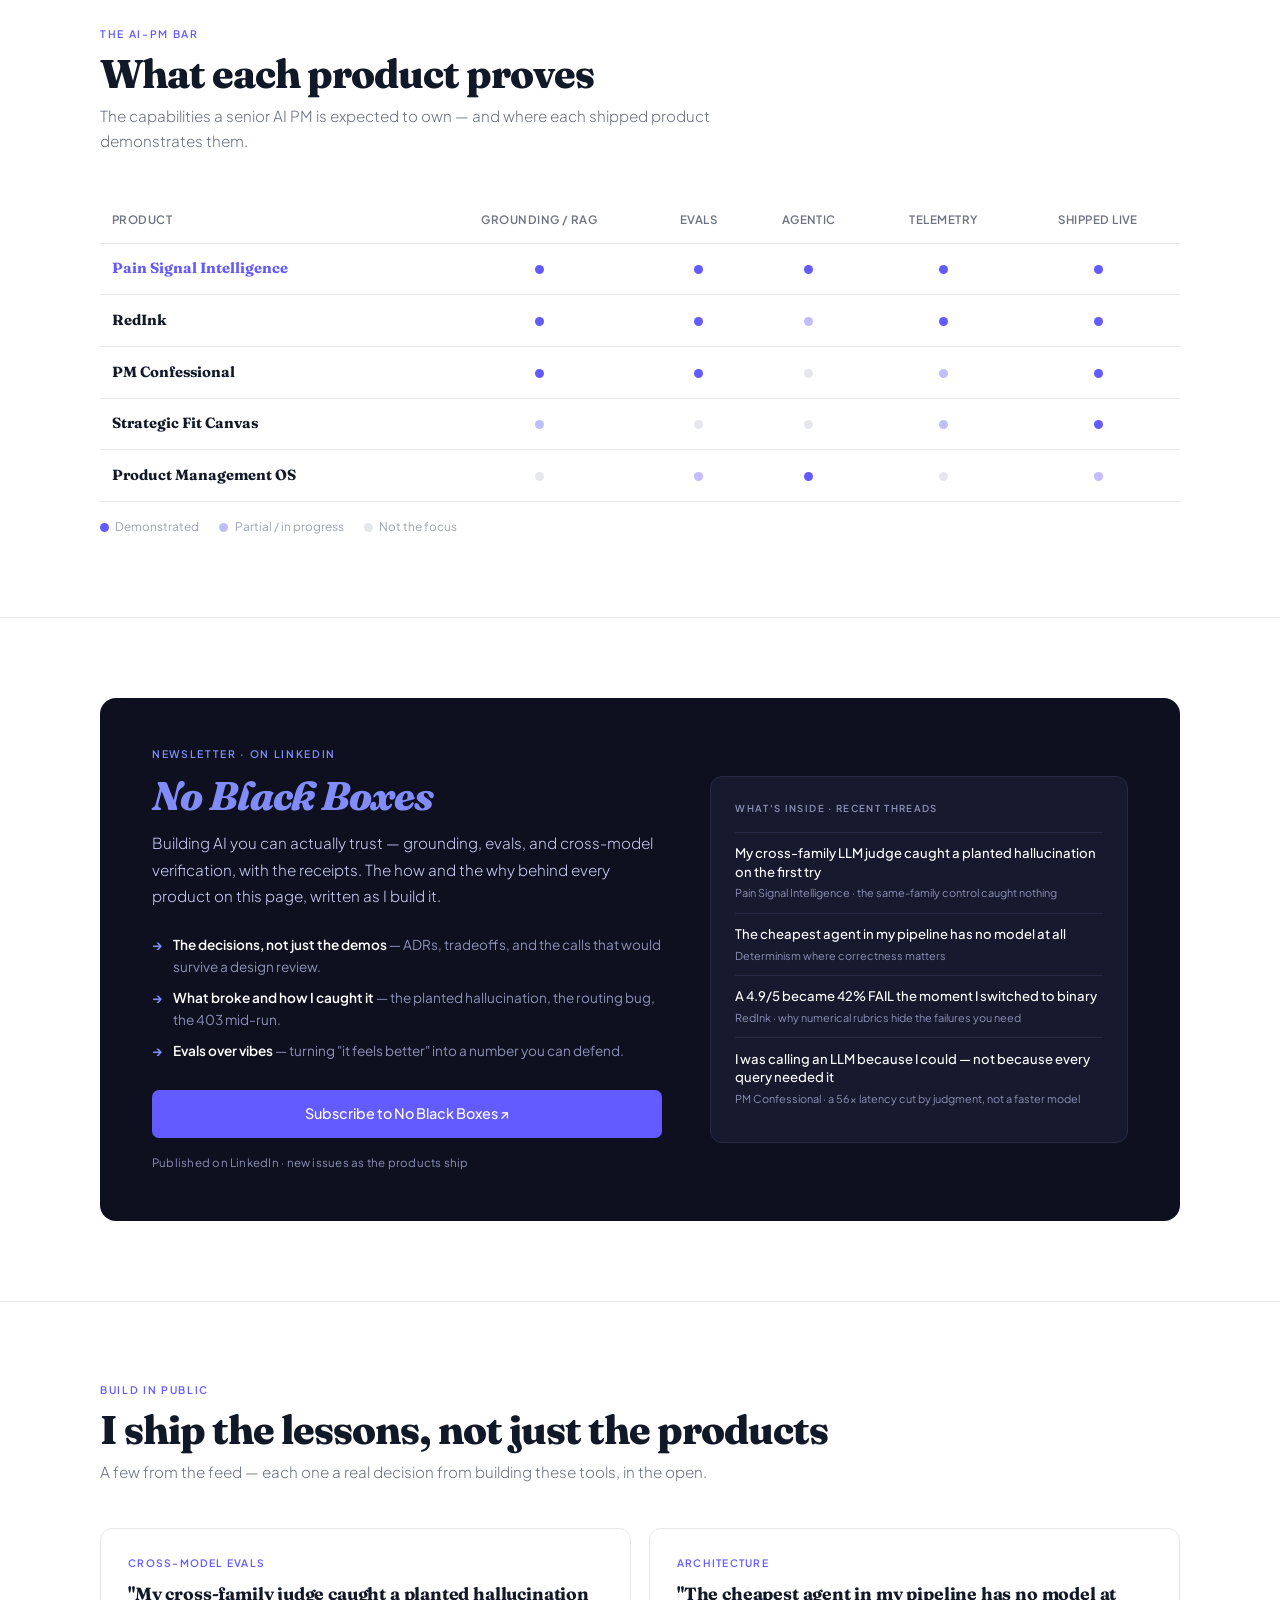
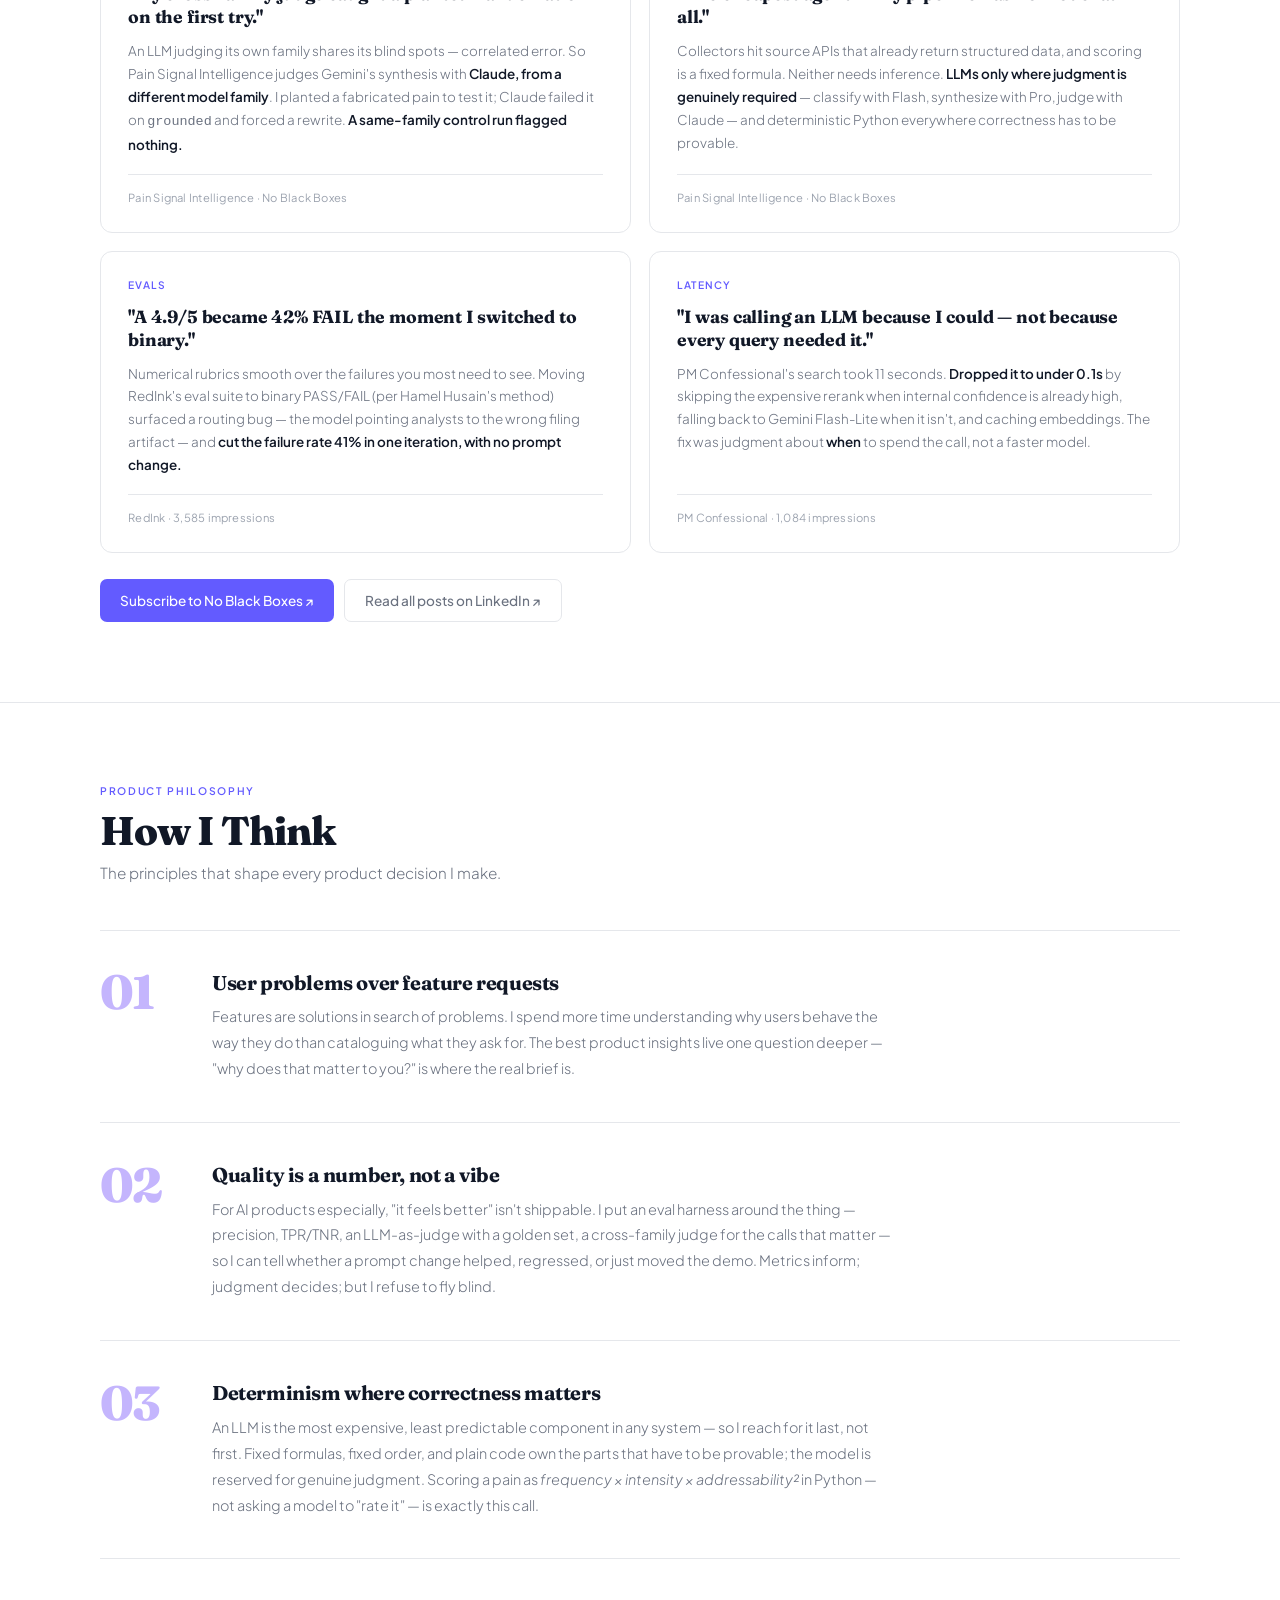
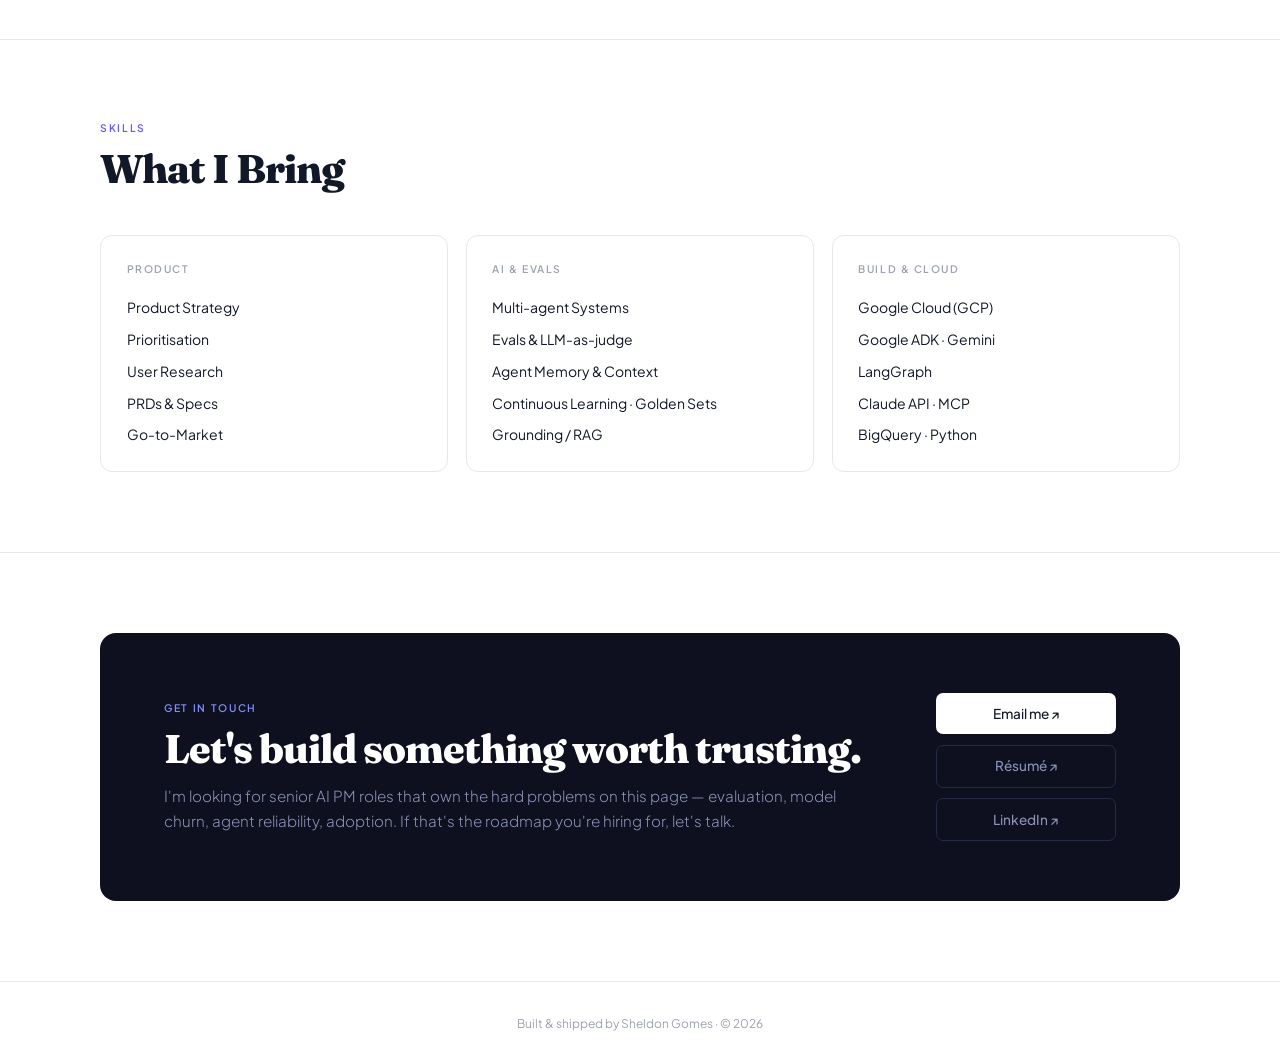
==== commit f31ad465: "De-slop copy: replace negation-reveal formula with direct claims Hero: "Enterprise AI has a proof pr" ====
--- a/index.html
+++ b/index.html
@@ -27,12 +27,12 @@
   <meta name="author" content="Sheldon Gomes" />
   <meta property="og:type" content="website" />
   <meta property="og:title" content="Sheldon Gomes — Problem-first AI PM · evals, model churn, agents that run unattended" />
-  <meta property="og:description" content="Enterprise AI doesn't stall on capability — it stalls on proof. Two years of building the proof discipline: eval gates, regression suites that survive model churn, and agents engineered to run unattended." />
+  <meta property="og:description" content="Enterprise AI has a proof problem: pilots stall because nobody trusts the evaluations. Two years of building the proof discipline: eval gates, regression suites that survive model churn, and agents engineered to run unattended." />
   <meta property="og:url" content="https://sheldongomes.dev/" />
   <meta property="og:image" content="https://sheldongomes.dev/og-card.png" />
   <meta name="twitter:card" content="summary_large_image" />
   <meta name="twitter:title" content="Sheldon Gomes — Problem-first AI PM · evals, model churn, agents that run unattended" />
-  <meta name="twitter:description" content="Enterprise AI doesn't stall on capability — it stalls on proof. Eval gates, regression suites that survive model churn, and agents engineered to run unattended." />
+  <meta name="twitter:description" content="Enterprise AI has a proof problem. Eval gates, regression suites that survive model churn, and agents engineered to run unattended — shipped end to end." />
   <link rel="canonical" href="https://sheldongomes.dev/" />
 
   <!-- Favicons / app icons -->
@@ -720,11 +720,11 @@
   <div>
     <div class="hero-eyebrow">Senior PM · 15 Years · CFA · Building multi-agent AI on Google Cloud</div>
     <h1>
-      AI doesn't stall on capability.<br/>
-      <em>It stalls on proof.</em>
+      Enterprise AI has a proof problem.<br/>
+      <em>I build the proof.</em>
     </h1>
     <p class="hero-sub">
-      Enterprise AI pilots stall because nobody trusts the evaluations. I'm a senior PM
+      Pilots stall because nobody trusts the evaluations. I'm a senior PM
       (Societe Generale, CFA) who has spent two years building that missing proof discipline:
       eval gates that catch what demos hide, regression suites that make model upgrades an
       afternoon instead of a quarter, and agents engineered to run unattended — on Google ADK,
@@ -796,8 +796,8 @@
 <div class="section reveal" id="problem-map">
   <div class="section-header">
     <div class="section-eyebrow">The Problem Map</div>
-    <h2>I build against what actually stalls enterprise AI</h2>
-    <p class="section-sub">2026 industry surveys put it plainly: about seven in ten enterprises are piloting AI agents, and roughly one in ten has put a single agent into live production. The blocker isn't capability — it's proof. Four named gaps, and what I've shipped against each.</p>
+    <h2>I build against what stalls enterprise AI</h2>
+    <p class="section-sub">In 2026 surveys, about seven in ten enterprises are piloting AI agents. Roughly one in ten has put a single agent into live production. Proof is what separates the two groups — four named gaps, and what I've shipped against each.</p>
   </div>
 
   <div class="gap-grid">
@@ -849,14 +849,14 @@
       </div>
       <div class="gap-built-wrap">
         <div class="gap-label">What I've shipped against it</div>
-        <p class="gap-built">At Societe Generale, a working summary agent was rejected by its own first user for sounding fluent but generic. The fix wasn't a better model — it was <b>few-shot prompting on the user's own previously accepted artifacts</b>, so the agent learned the house voice from work already blessed. Adoption gets fixed one skeptical user at a time.</p>
+        <p class="gap-built">At Societe Generale, a working summary agent was rejected by its own first user for sounding fluent but generic. <b>Few-shot prompting on the user's own previously accepted artifacts</b> fixed it: the agent learned the house voice from work the user had already blessed. Adoption gets fixed one skeptical user at a time.</p>
         <p class="gap-refs">Lived in: Societe Generale · production AI in a regulated bank</p>
       </div>
     </div>
 
   </div>
 
-  <div class="wedge">Enterprises don't have an AI capability problem — they have a <b>proof problem</b>. I've spent two years building the proof discipline, in public, with the receipts on this page.</div>
+  <div class="wedge">All four gaps trace back to missing <b>proof</b>. I've spent two years building that discipline, in public, with the receipts on this page.</div>
 </div>
 
 <hr class="divider" />
@@ -883,7 +883,7 @@
         </div>
         <div class="label-row">
           <span class="label-chip chip-pass">● ACTIONABLE</span>
-          <span class="label-text">Each pain's rating is justified with a <b>specific product reason</b> — not boilerplate, not vibes.</span>
+          <span class="label-text">Each pain's rating is justified with a <b>specific product reason</b> an engineer could push back on.</span>
         </div>
         <div class="label-row">
           <span class="label-chip chip-retry">● RETRY FIRES</span>
@@ -970,7 +970,7 @@
   <div class="section-header">
     <div class="section-eyebrow">Also Featured · Live</div>
     <h2>RedInk</h2>
-    <p class="section-sub">Eval-first financial anomaly detection across the Nasdaq-100. Three independent signals — statistical outliers, earnings-quality red flags, and narrative spin — roll into one conviction score, and an LLM-as-judge suite gates every explanation before an analyst sees it. The signal isn't the anomaly; it's the gap between the numbers and the story management tells about them.</p>
+    <p class="section-sub">Eval-first financial anomaly detection across the Nasdaq-100. Three independent signals — statistical outliers, earnings-quality red flags, and narrative spin — roll into one conviction score, and an LLM-as-judge suite gates every explanation before an analyst sees it. The signal it hunts is the gap between the numbers and the story management tells about them.</p>
   </div>
 
   <img class="project-banner" src="/redink-banner.webp" width="1600" height="904" loading="lazy" decoding="async" alt="RedInk overview: CONTRADICTS / NEUTRAL / CORROBORATES narrative-divergence labels, 1,352 filings scored, 93.2% judge–human agreement, 32 ALERT-tier filings, and the Claude / BigQuery / Python / SEC EDGAR stack." />
@@ -1003,7 +1003,7 @@
         <div class="featured-title">Narrative-divergence detection</div>
         <div class="pitr">
           <p class="pitr-row"><b>Problem</b>An analyst covering 90+ names can't read every 10-Q line by line — and the filings that matter most are the ones where the numbers turn but the narrative doesn't.</p>
-          <p class="pitr-row"><b>Insight</b>The signal isn't the anomaly — it's the gap between the numbers and the story management tells about them. When three independent signals agree, a false positive becomes unlikely.</p>
+          <p class="pitr-row"><b>Insight</b>The signal worth an analyst's time is the gap between the numbers and the story management tells about them. When three independent signals agree, a false positive becomes unlikely.</p>
           <p class="pitr-row"><b>Tradeoff</b>Graded explanations on a hard binary PASS/FAIL, not a 1–5 scale — a 4.9/5 average was hiding a 42% fail rate. Failure visibility over a flattering number.</p>
           <p class="pitr-row"><b>Result</b>32 ALERT-tier filings surfaced from 1,352 scored — each one a cited MD&amp;A passage behind an LLM-as-judge gate that lifted the champion prompt to 4.72/5 with 100% label match.</p>
         </div>
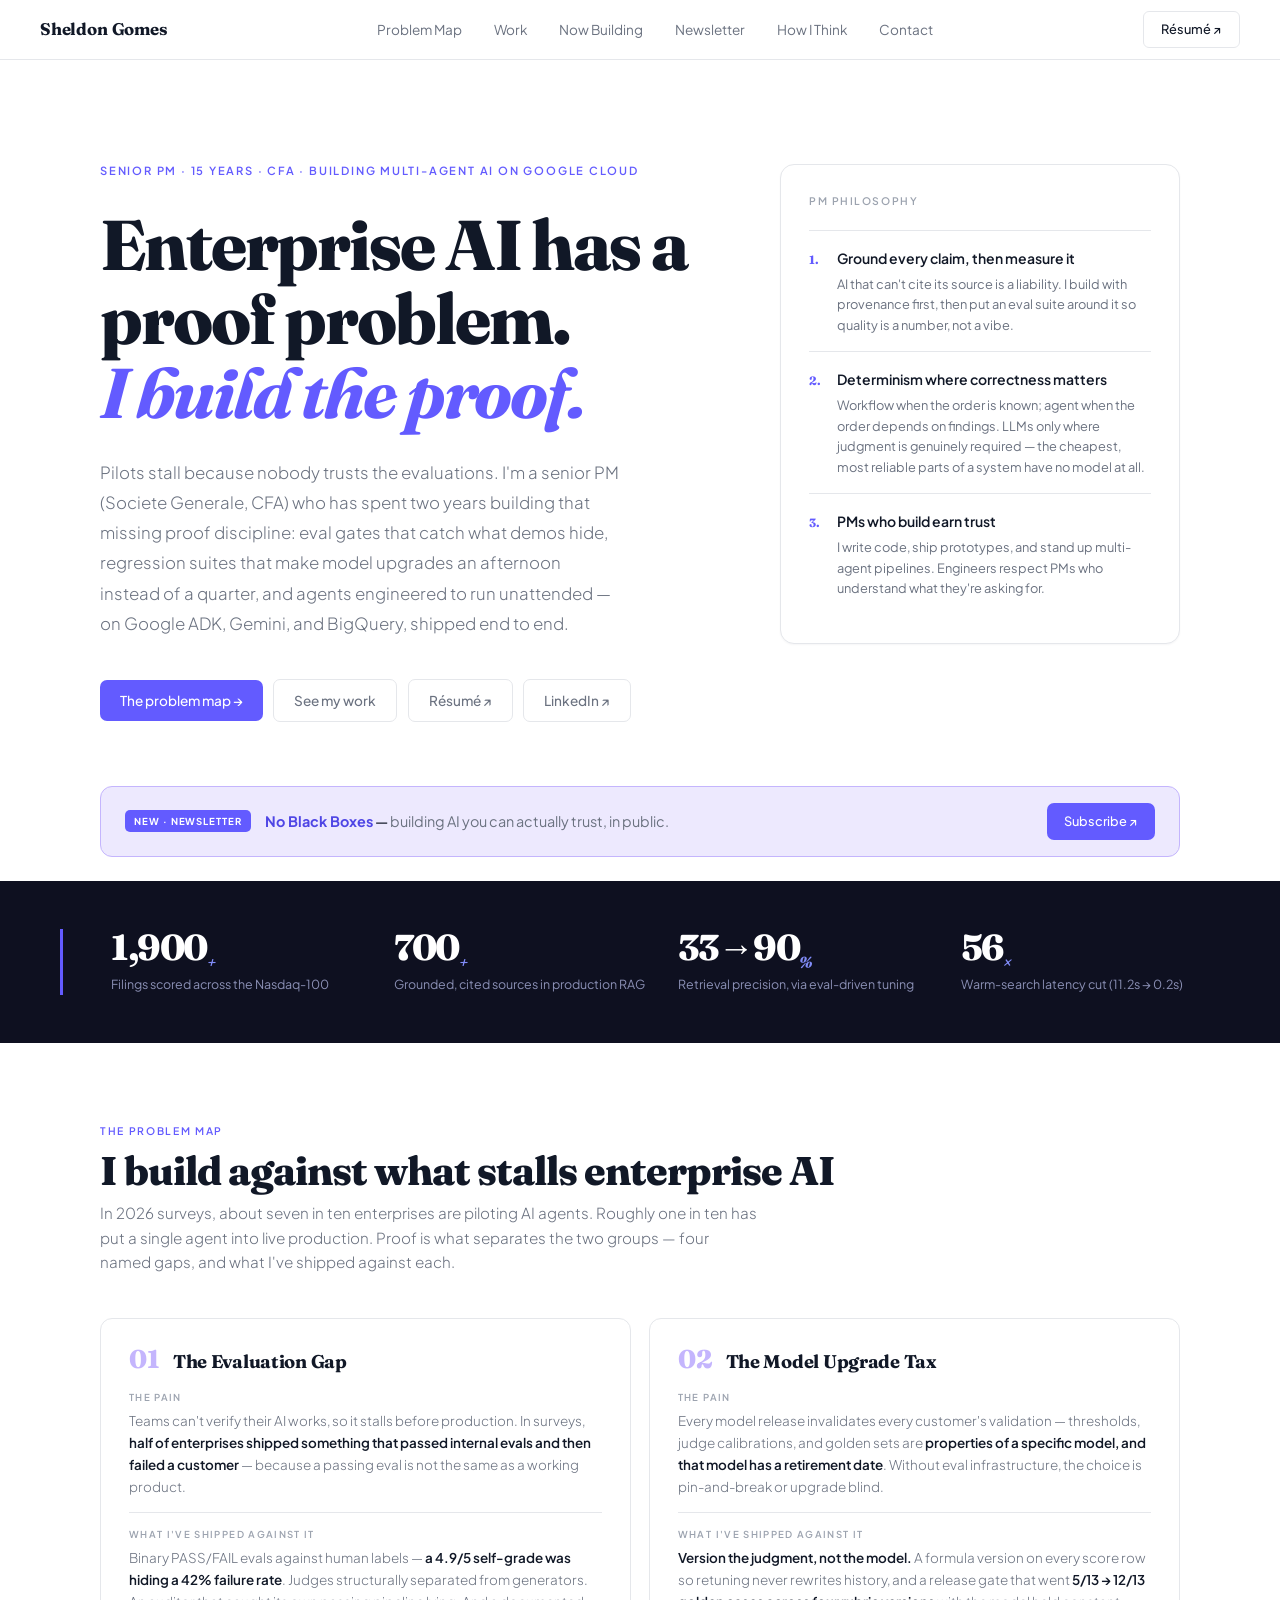
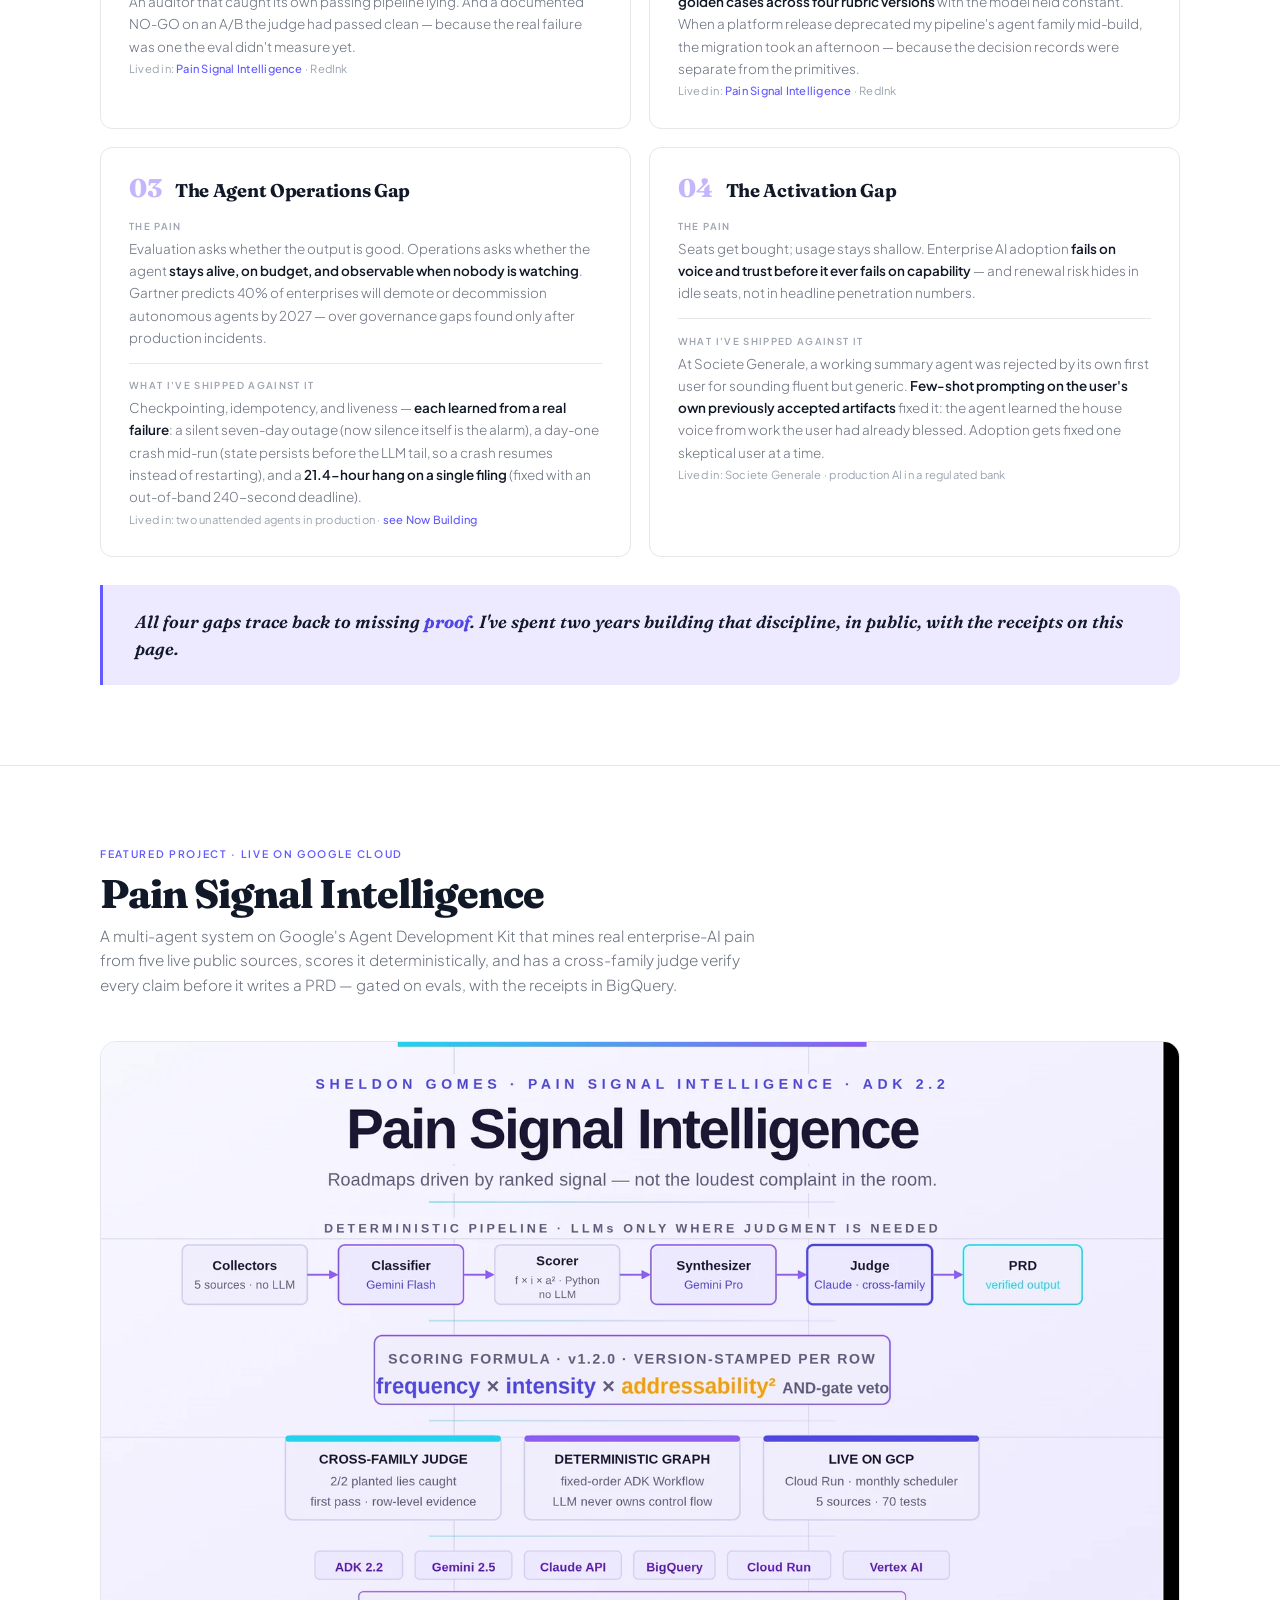
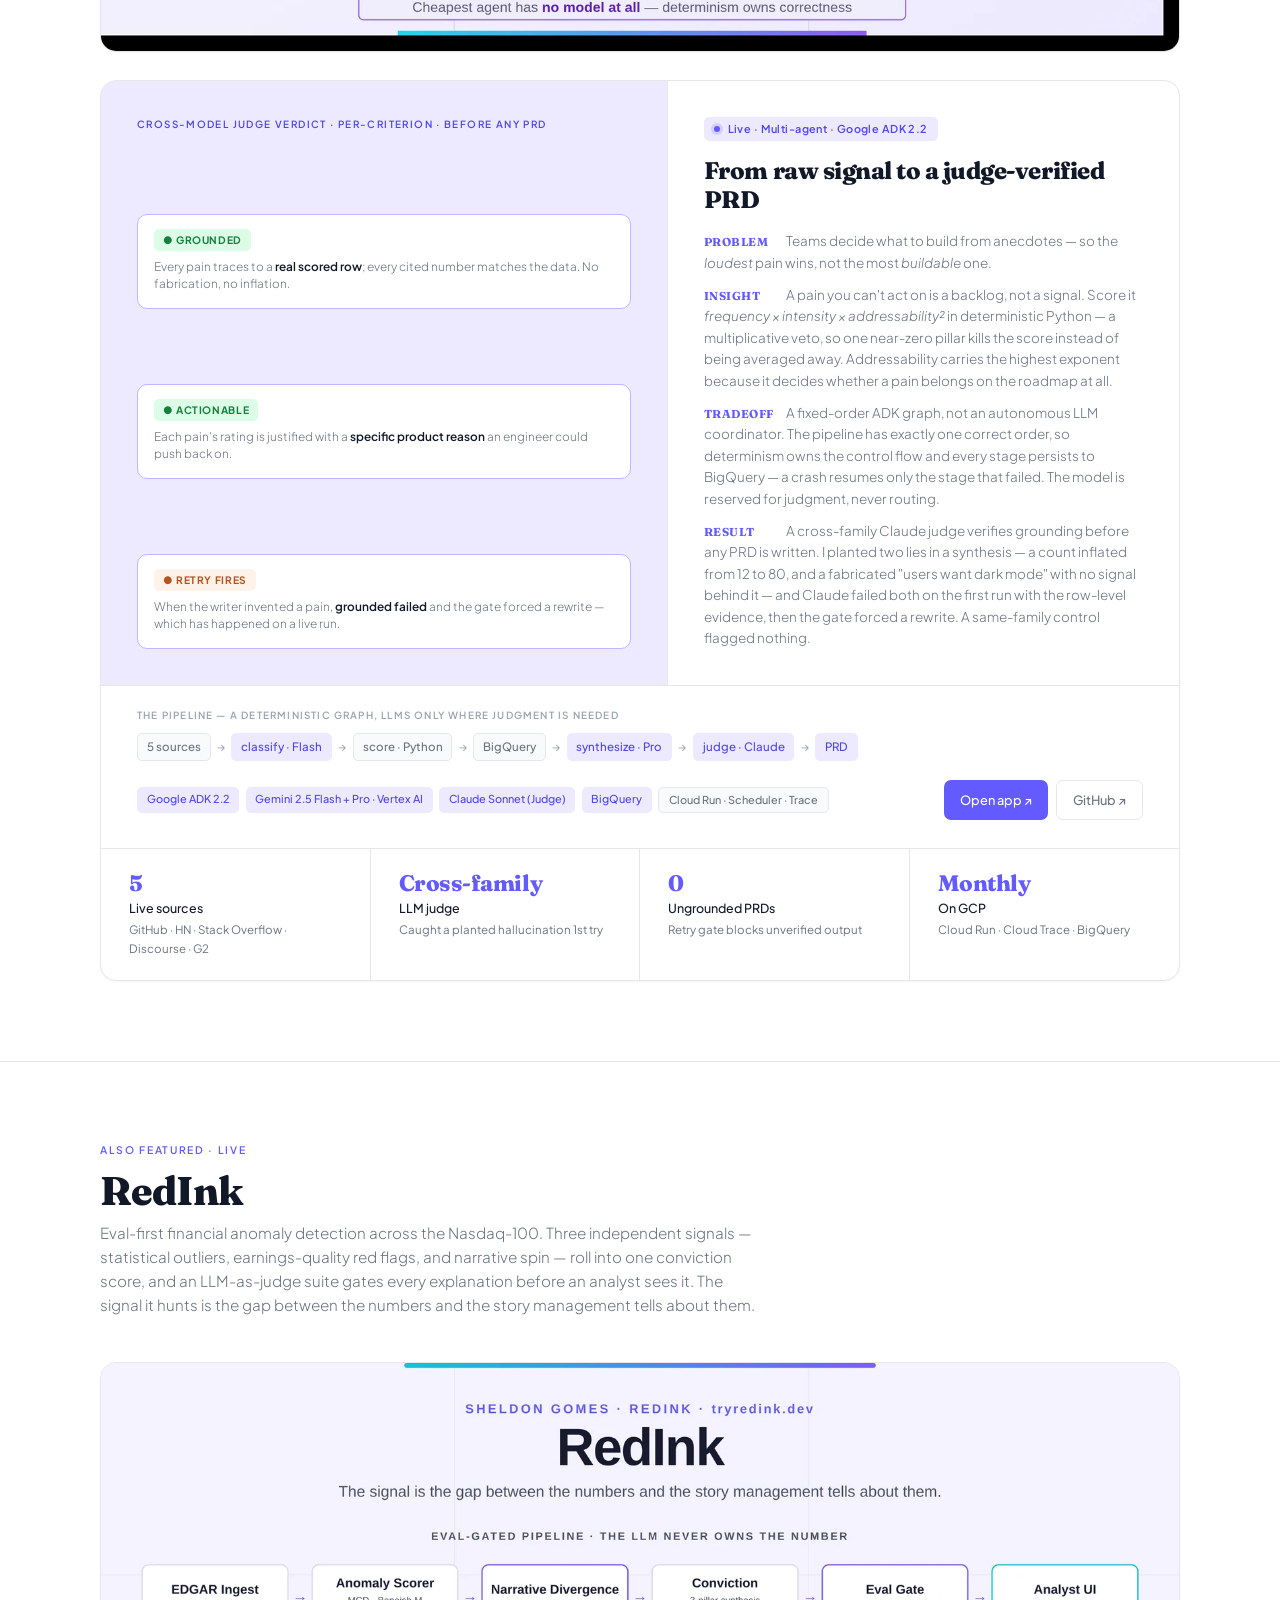
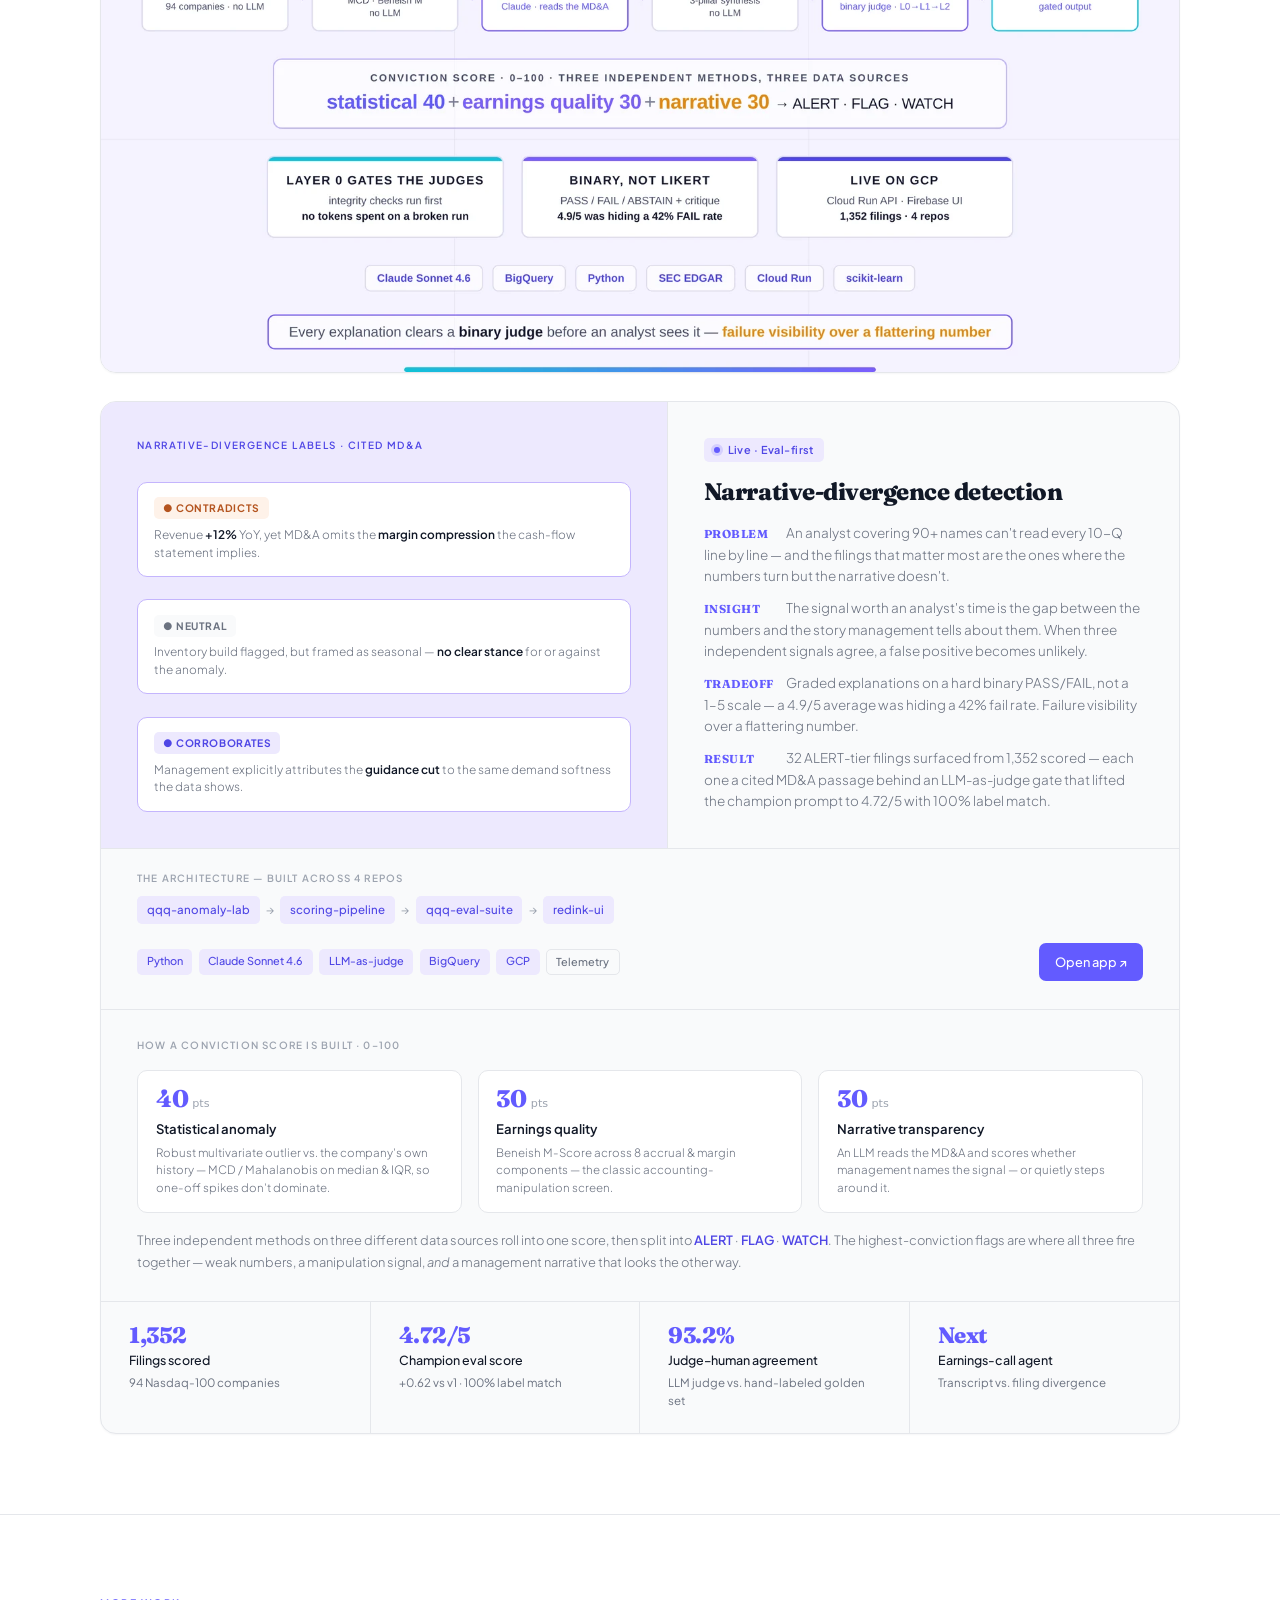
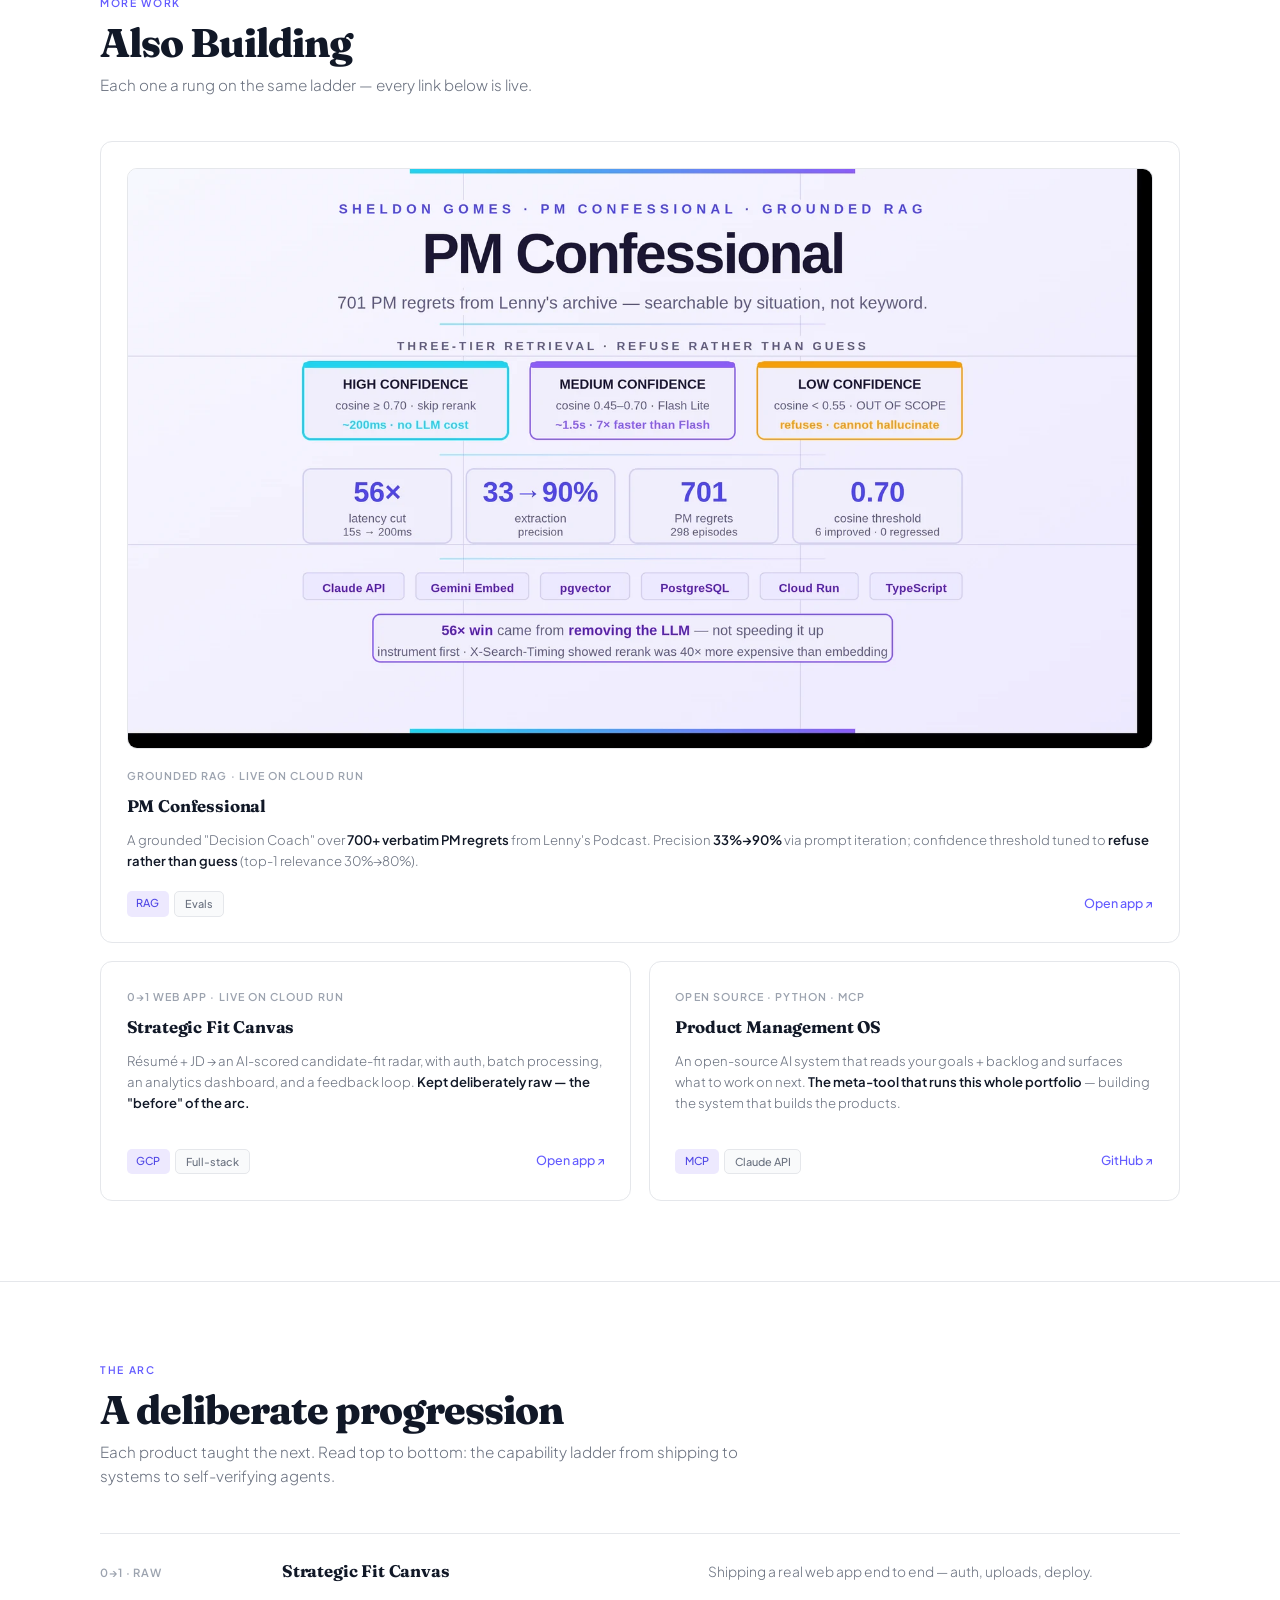
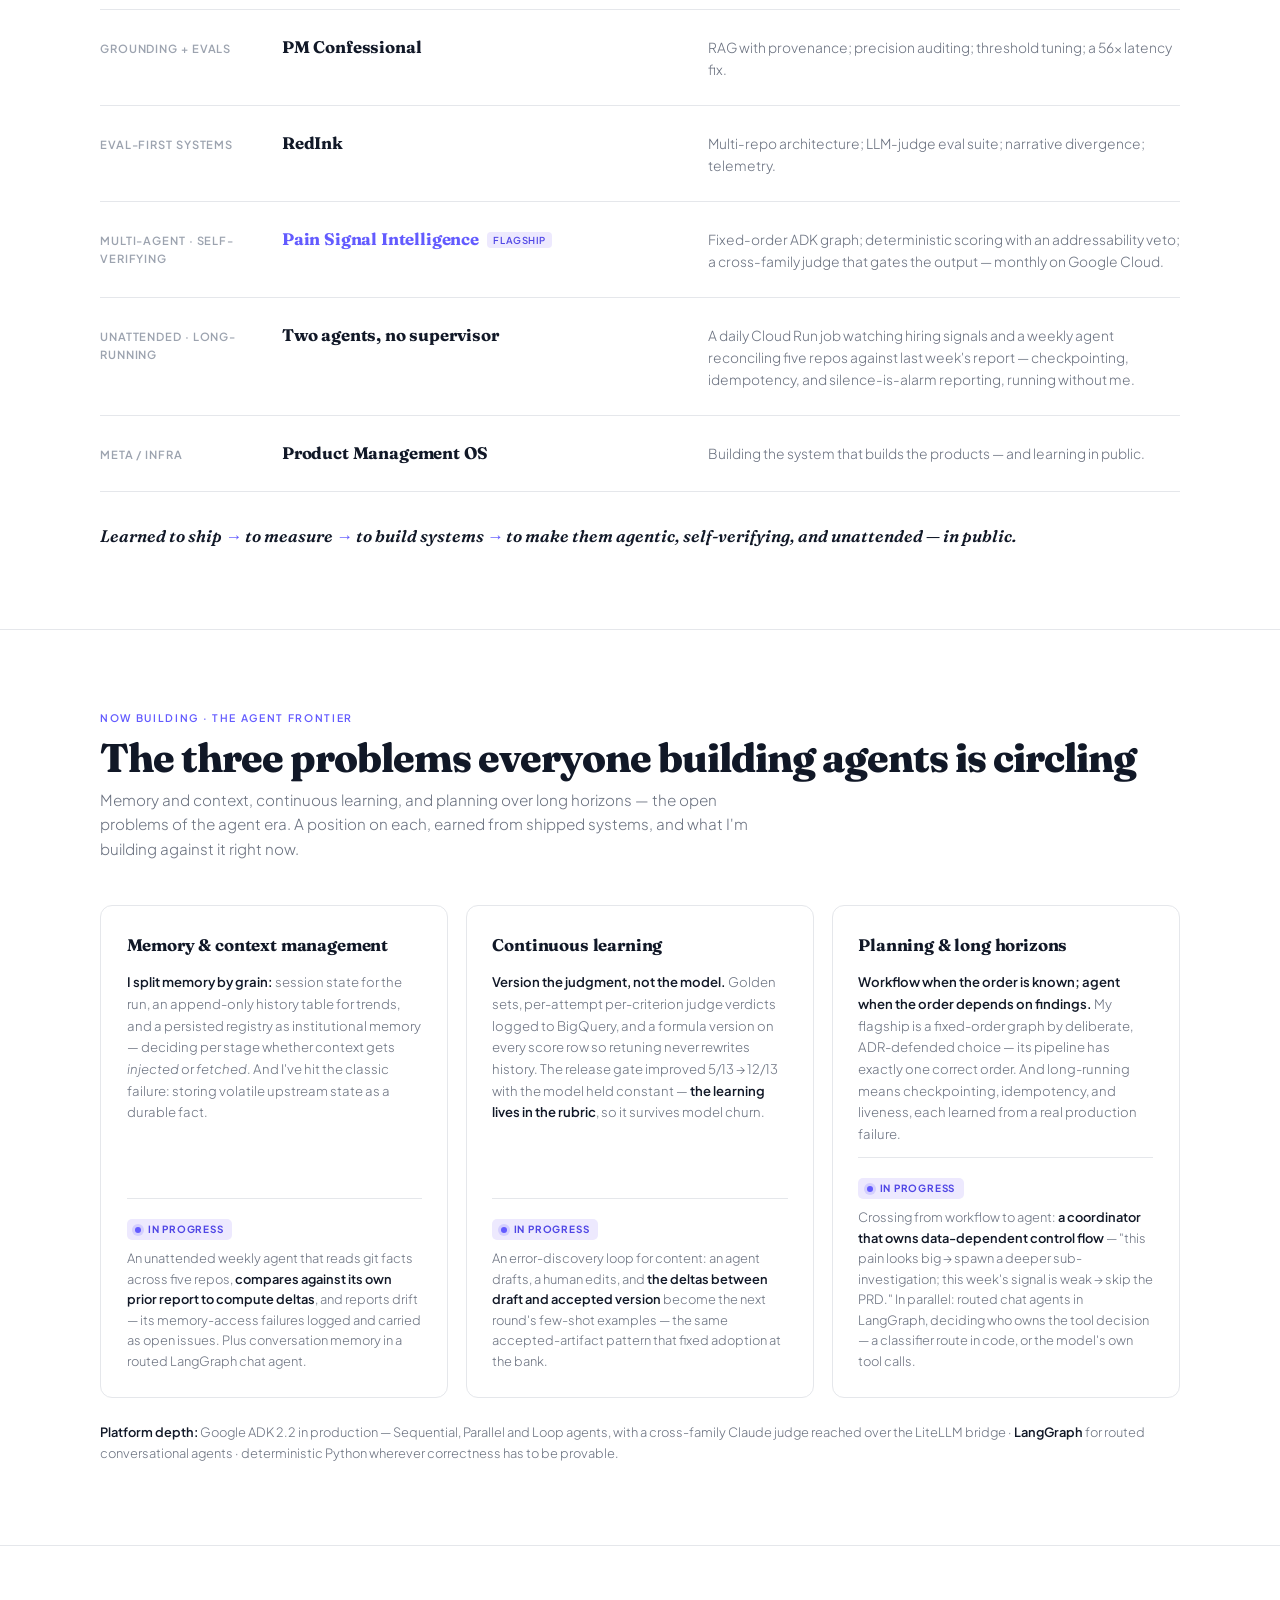
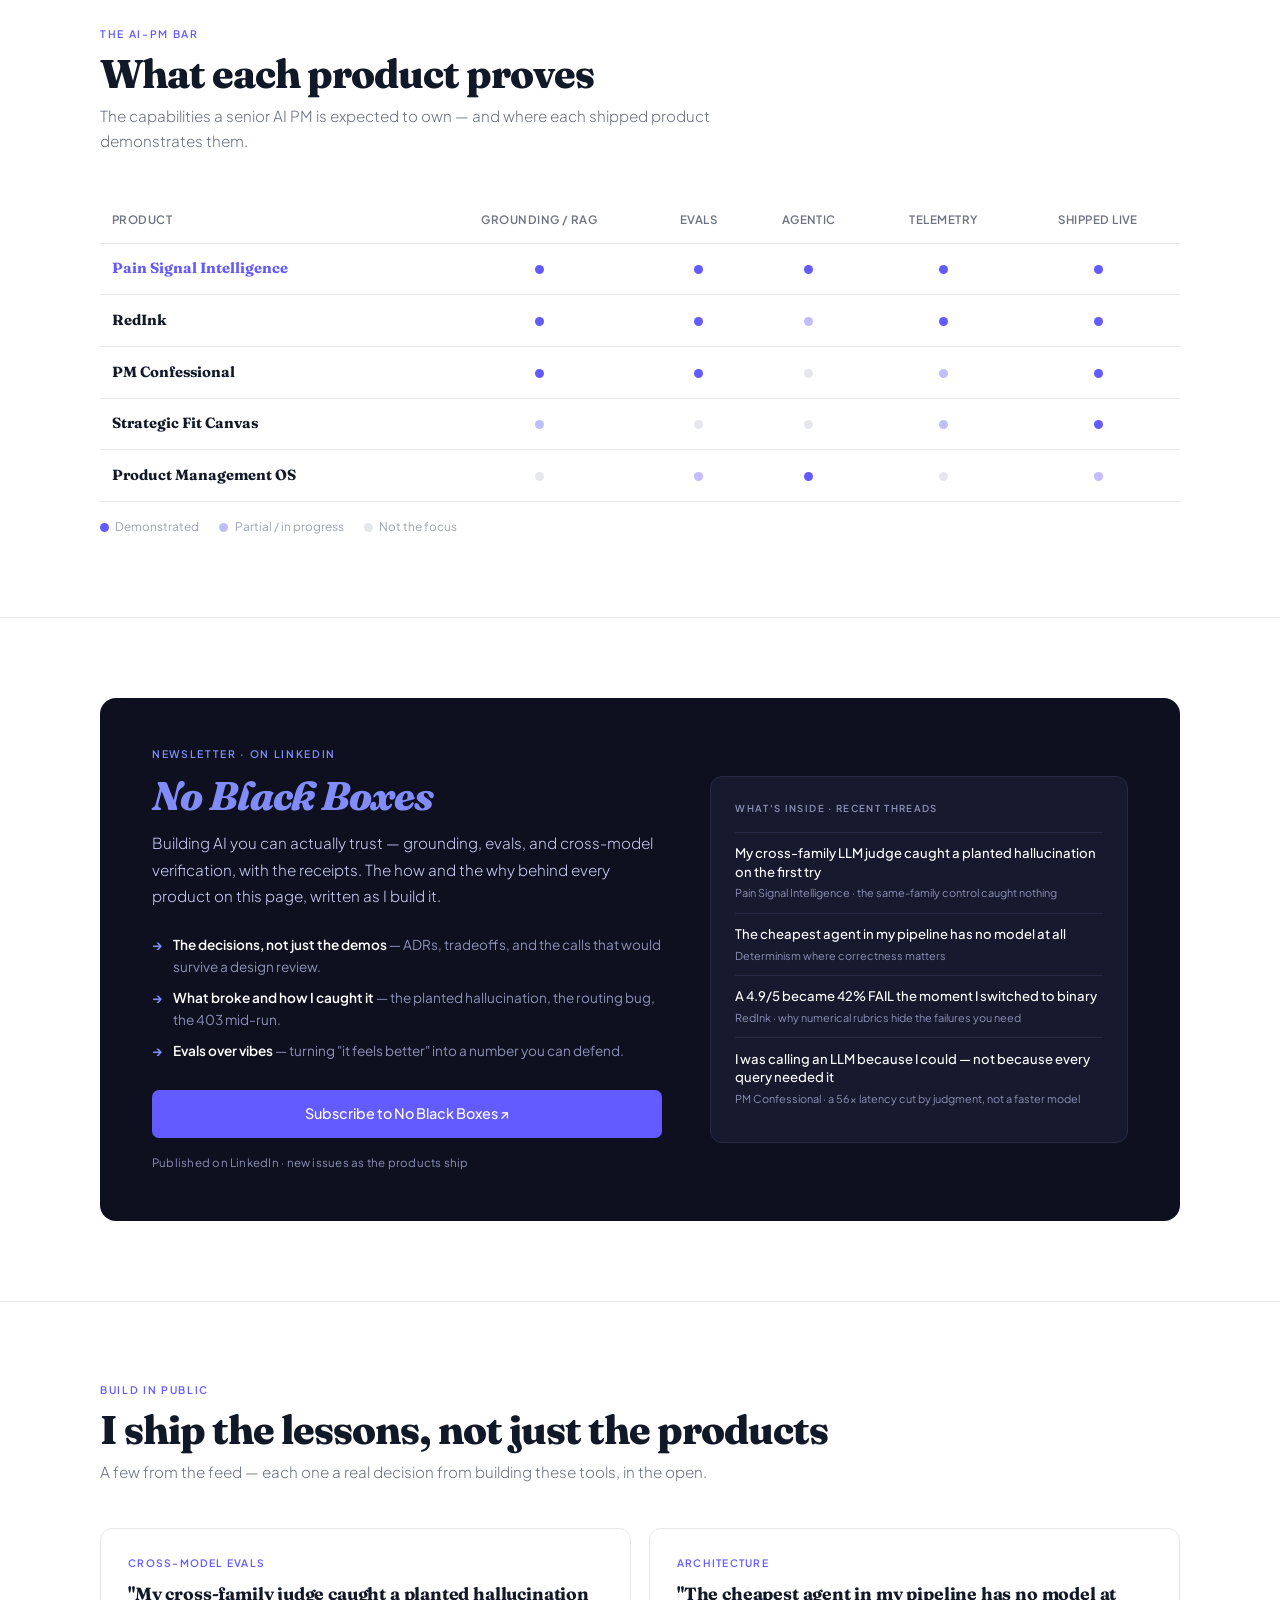
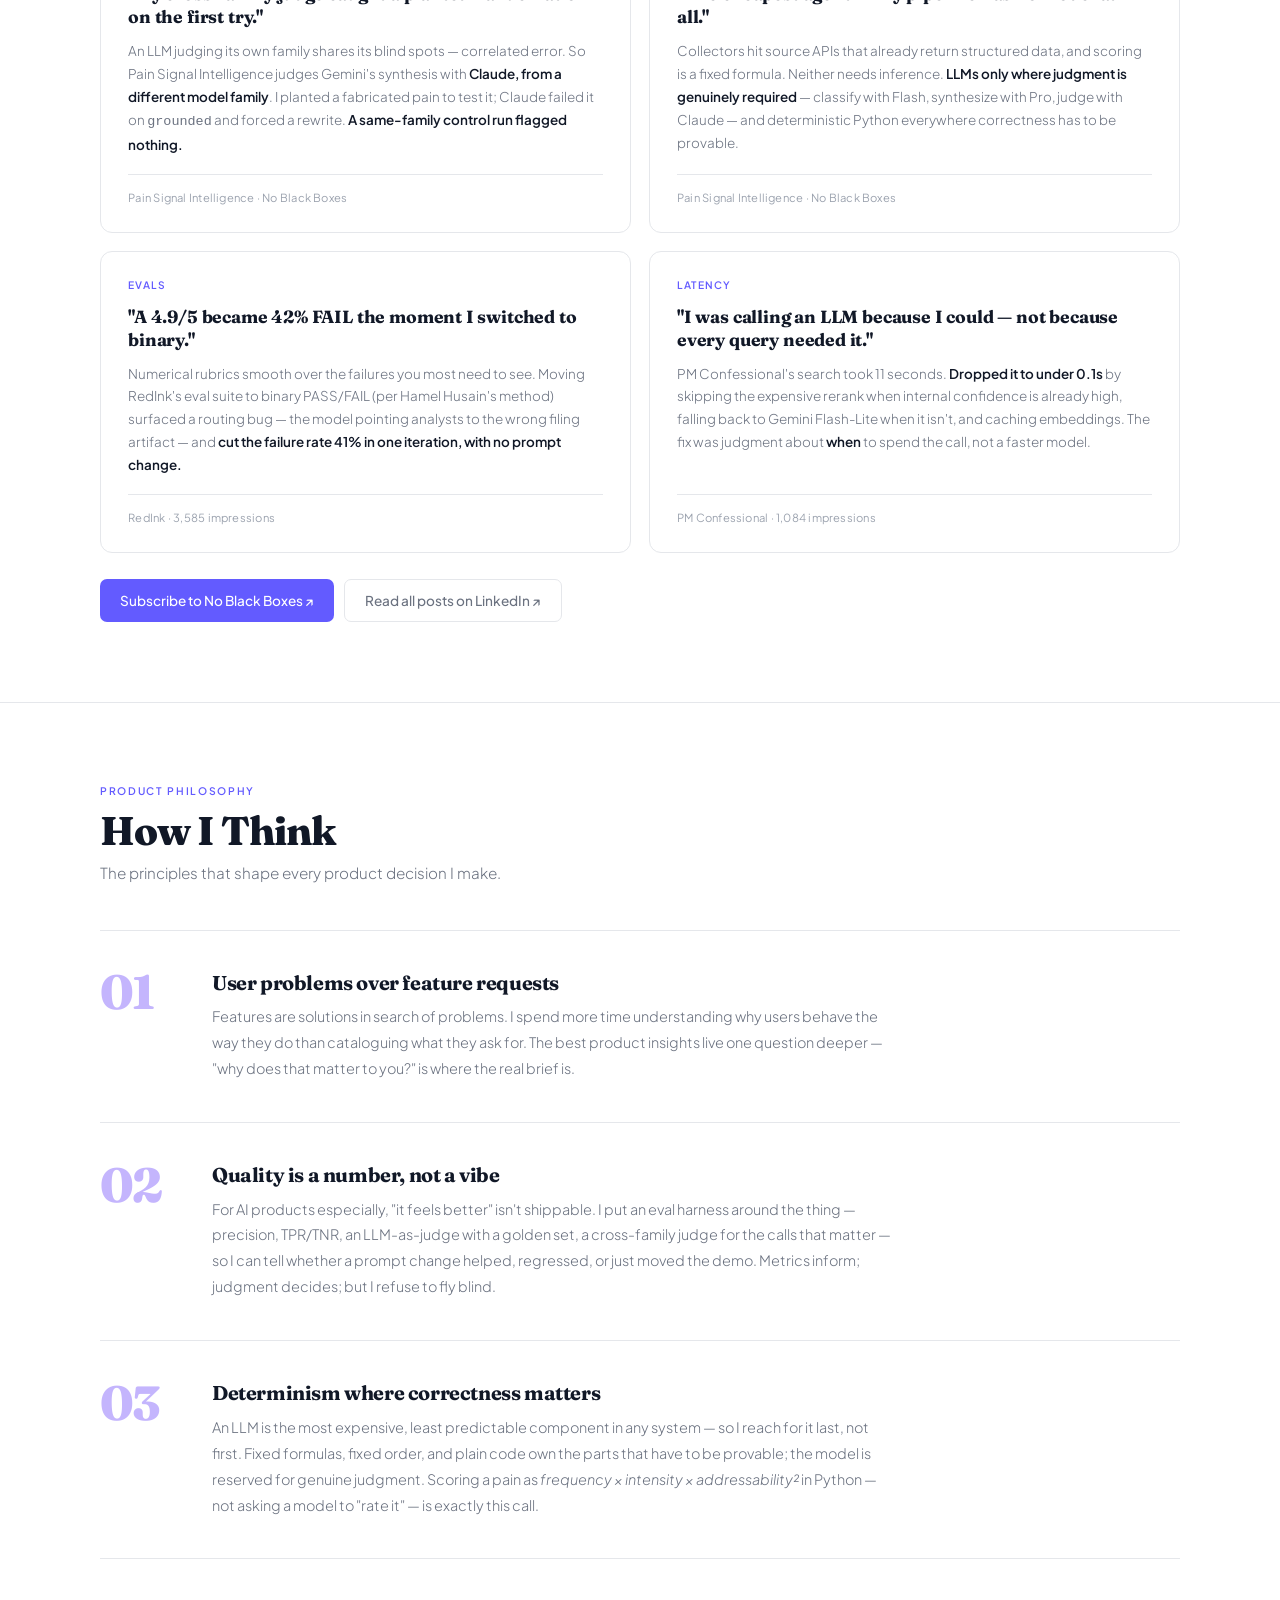
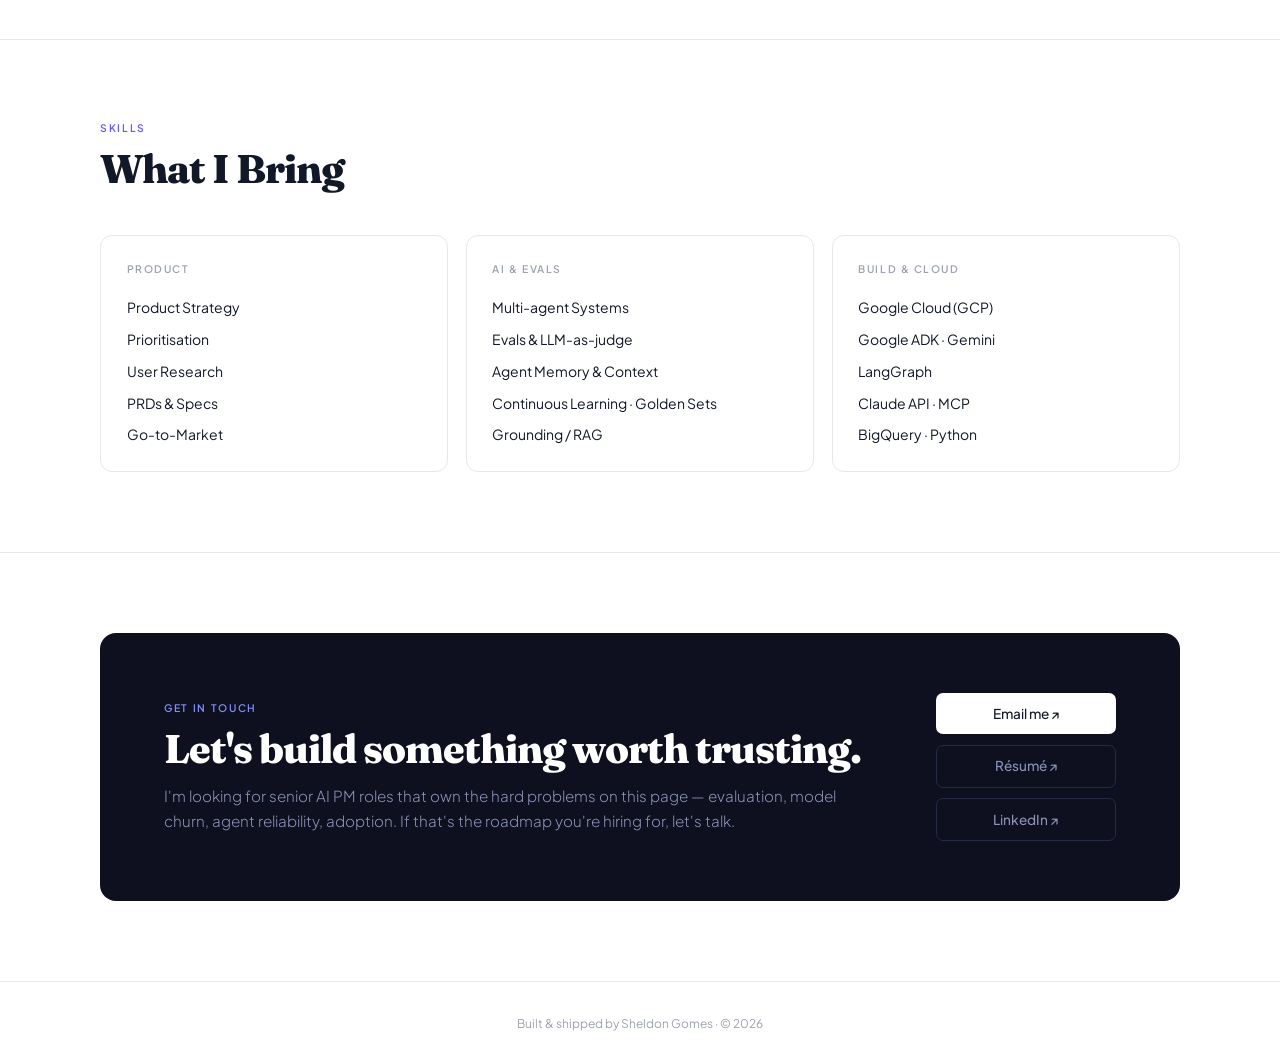
==== commit dc533e20: "RedInk banner: replace stats card with architecture diagram The RedInk hero banner repeated the numb" ====
--- a/index.html
+++ b/index.html
@@ -973,7 +973,7 @@
     <p class="section-sub">Eval-first financial anomaly detection across the Nasdaq-100. Three independent signals — statistical outliers, earnings-quality red flags, and narrative spin — roll into one conviction score, and an LLM-as-judge suite gates every explanation before an analyst sees it. The signal it hunts is the gap between the numbers and the story management tells about them.</p>
   </div>
 
-  <img class="project-banner" src="/redink-banner.webp" width="1600" height="904" loading="lazy" decoding="async" alt="RedInk overview: CONTRADICTS / NEUTRAL / CORROBORATES narrative-divergence labels, 1,352 filings scored, 93.2% judge–human agreement, 32 ALERT-tier filings, and the Claude / BigQuery / Python / SEC EDGAR stack." />
+  <img class="project-banner" src="/redink-banner.webp" width="1600" height="904" loading="lazy" decoding="async" alt="RedInk architecture: eval-gated pipeline from EDGAR ingest to anomaly scorer (MCD, Beneish M) to narrative divergence (Claude reads the MD&amp;A) to conviction synthesis to a binary eval gate (Layer 0 → 1 → 2) to the analyst UI; the conviction score is statistical 40 + earnings quality 30 + narrative 30, split into ALERT / FLAG / WATCH; Claude Sonnet 4.6 / BigQuery / Python / SEC EDGAR / Cloud Run / scikit-learn stack." />
 
   <div class="featured secondary">
     <div class="featured-body">
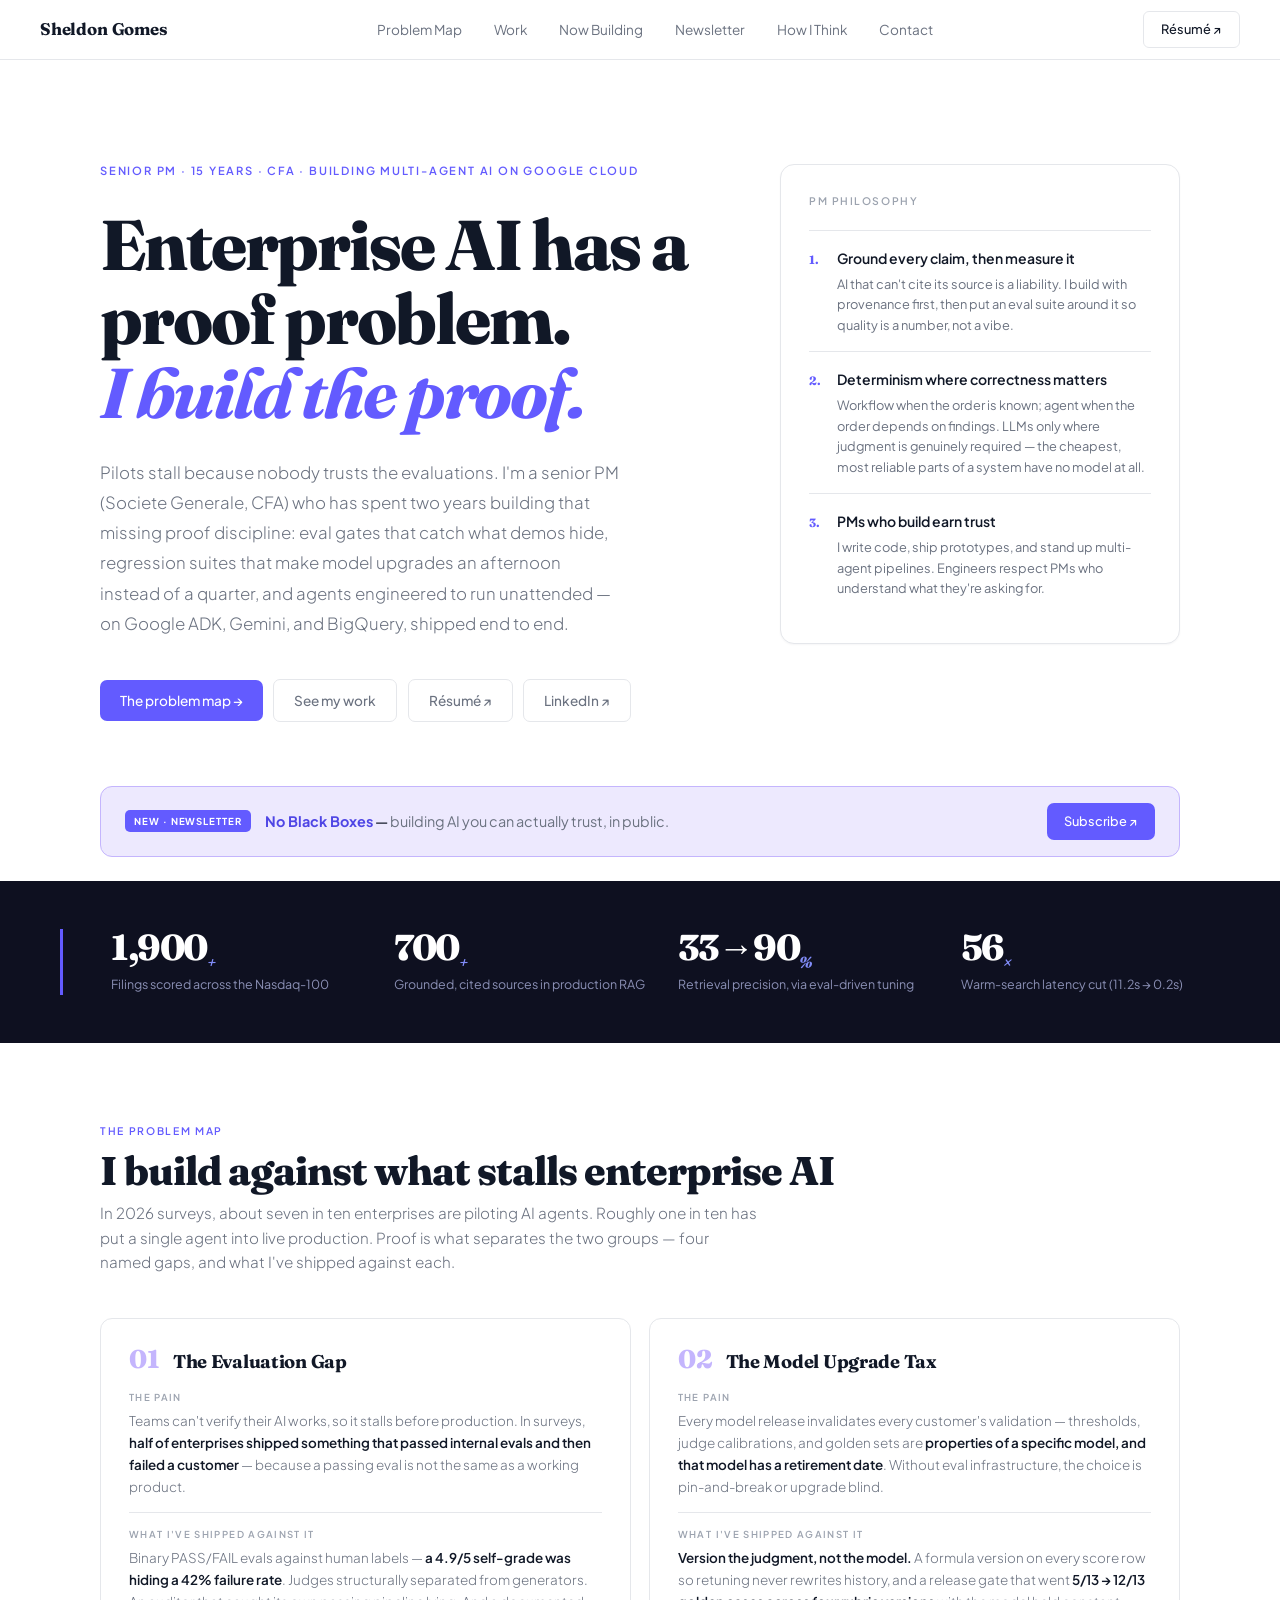
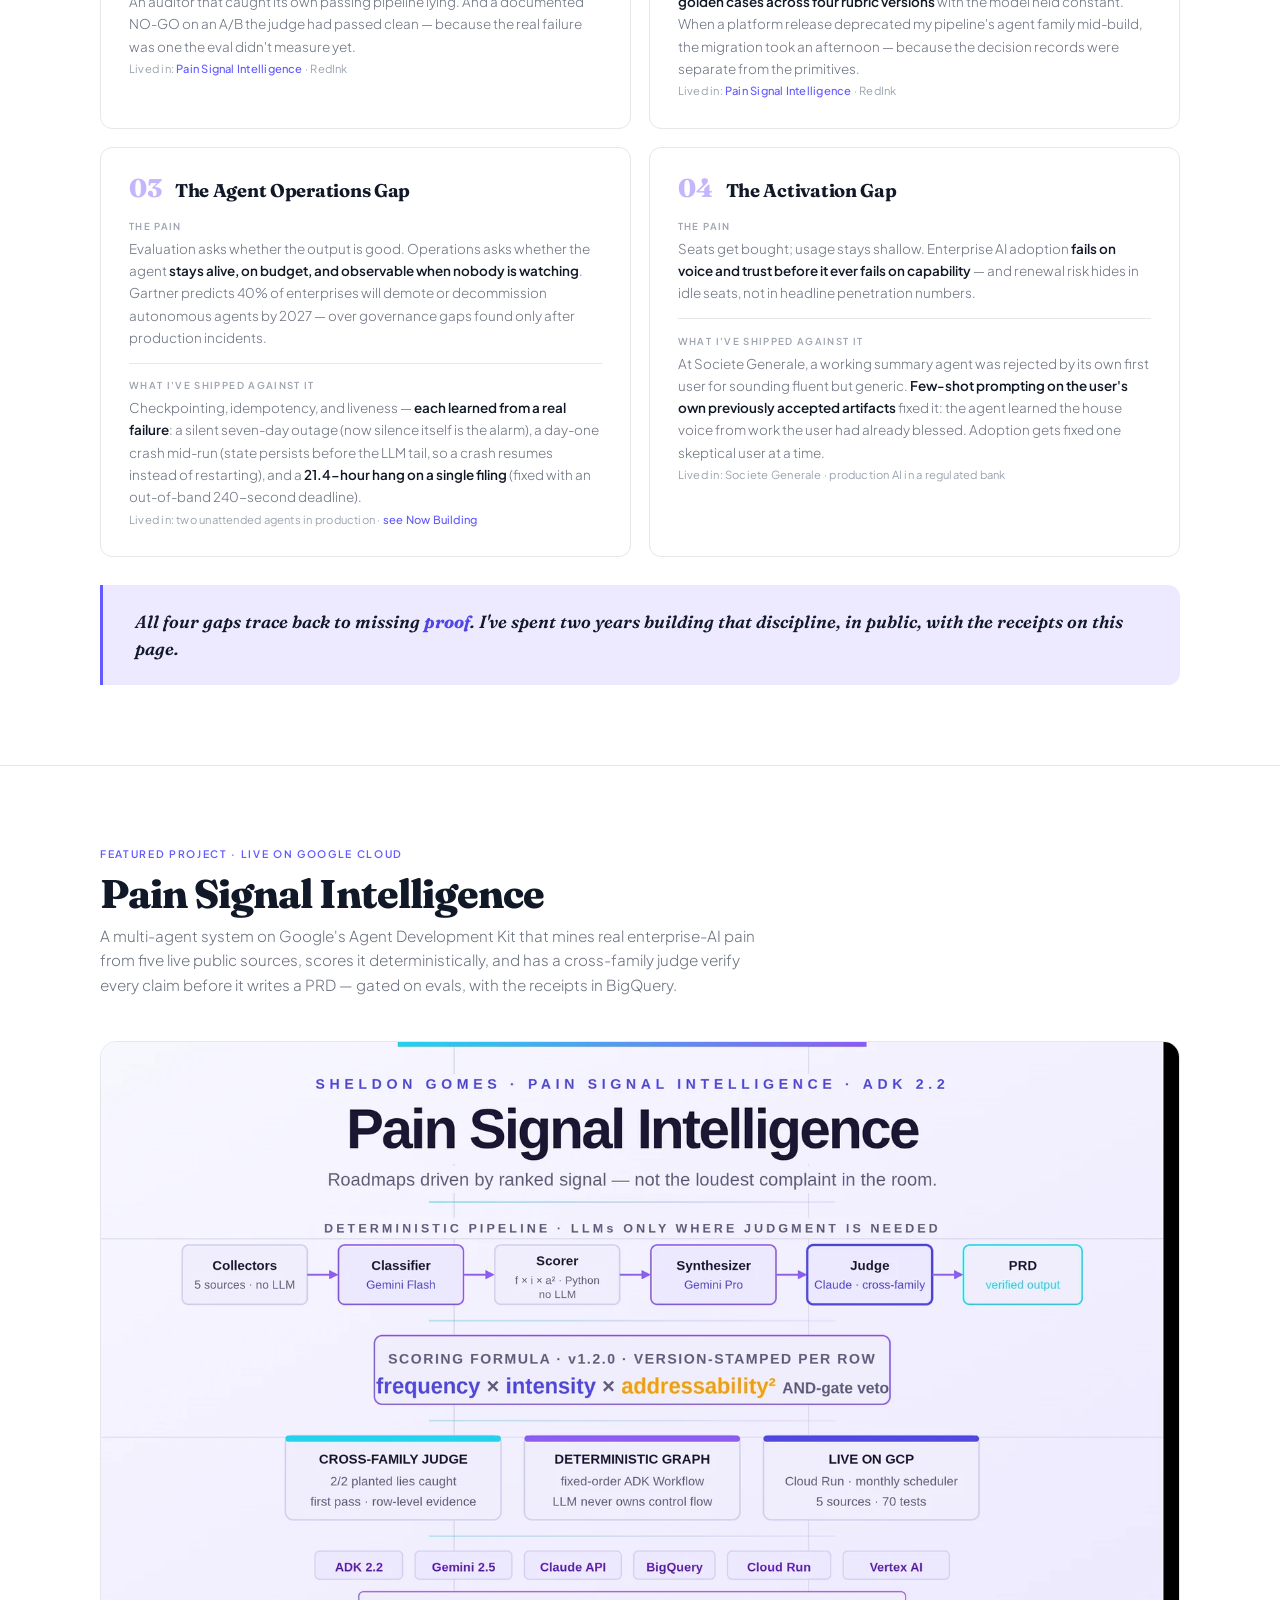
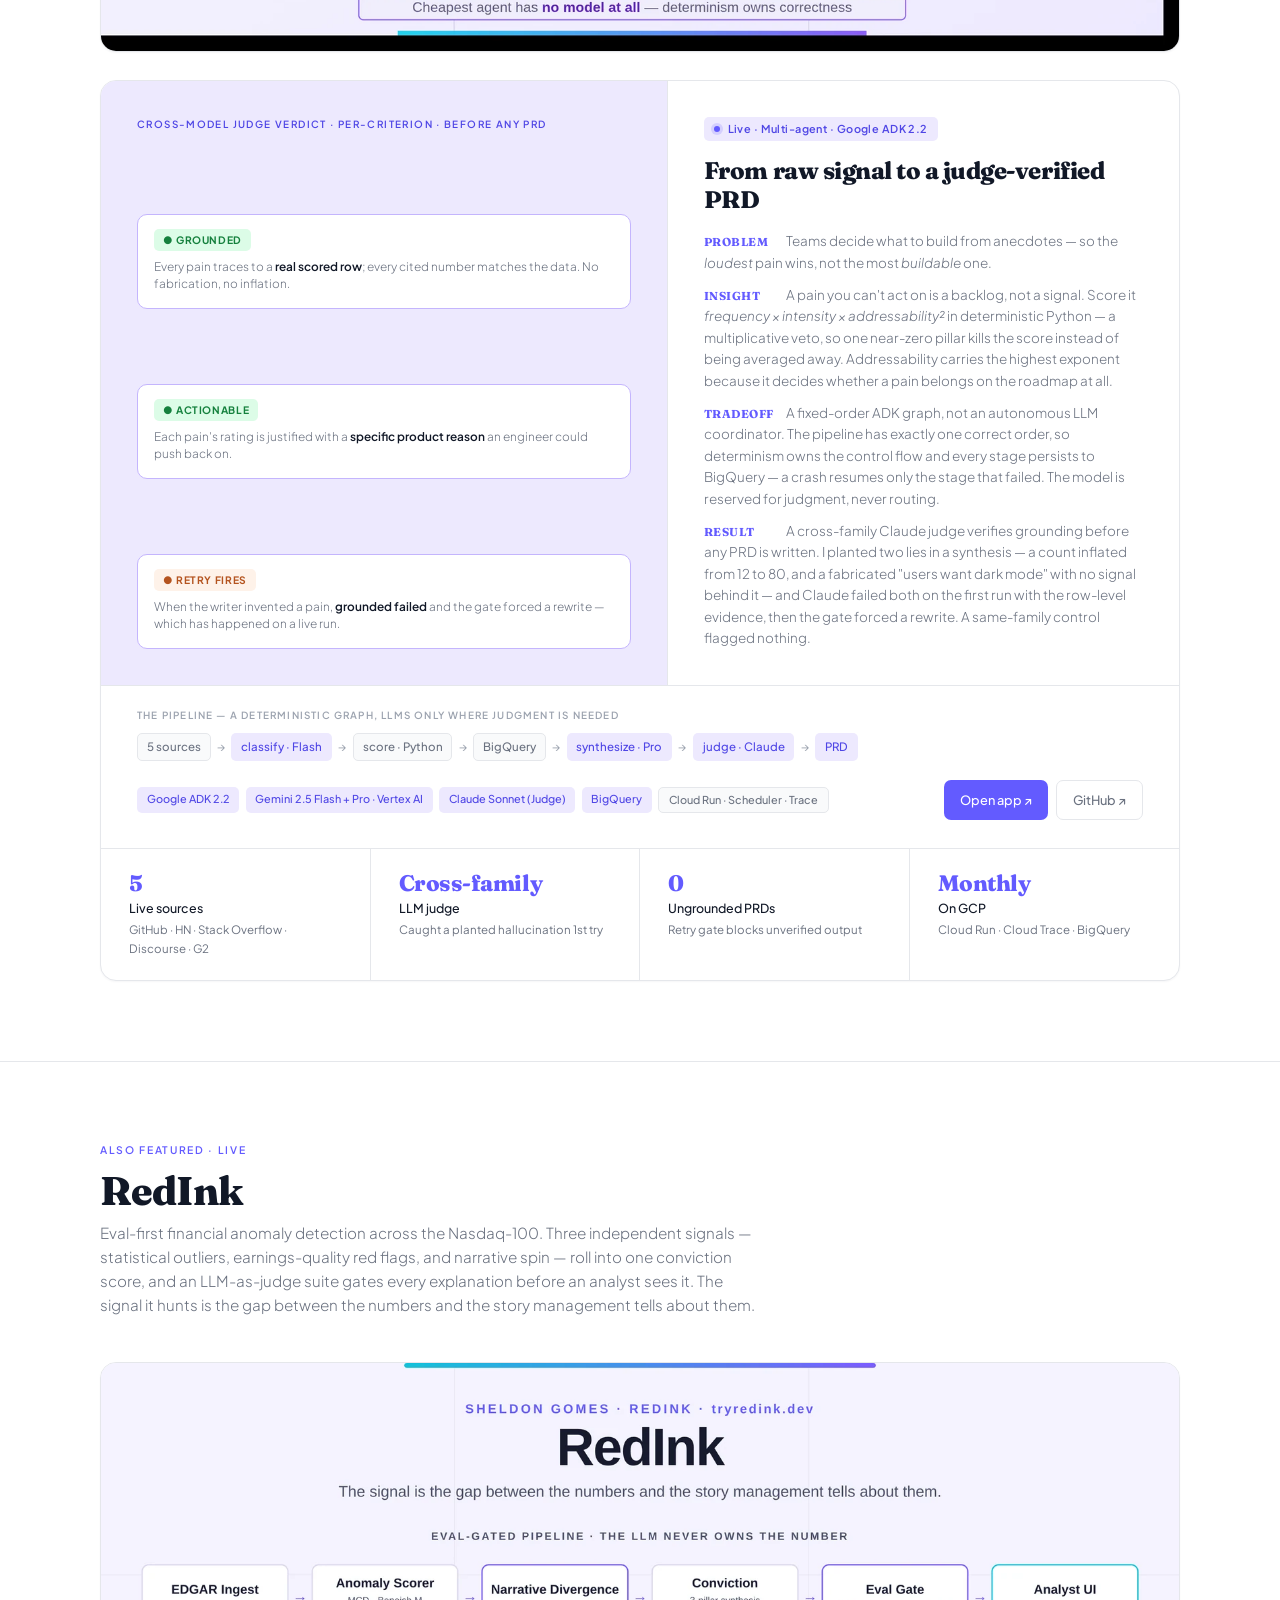
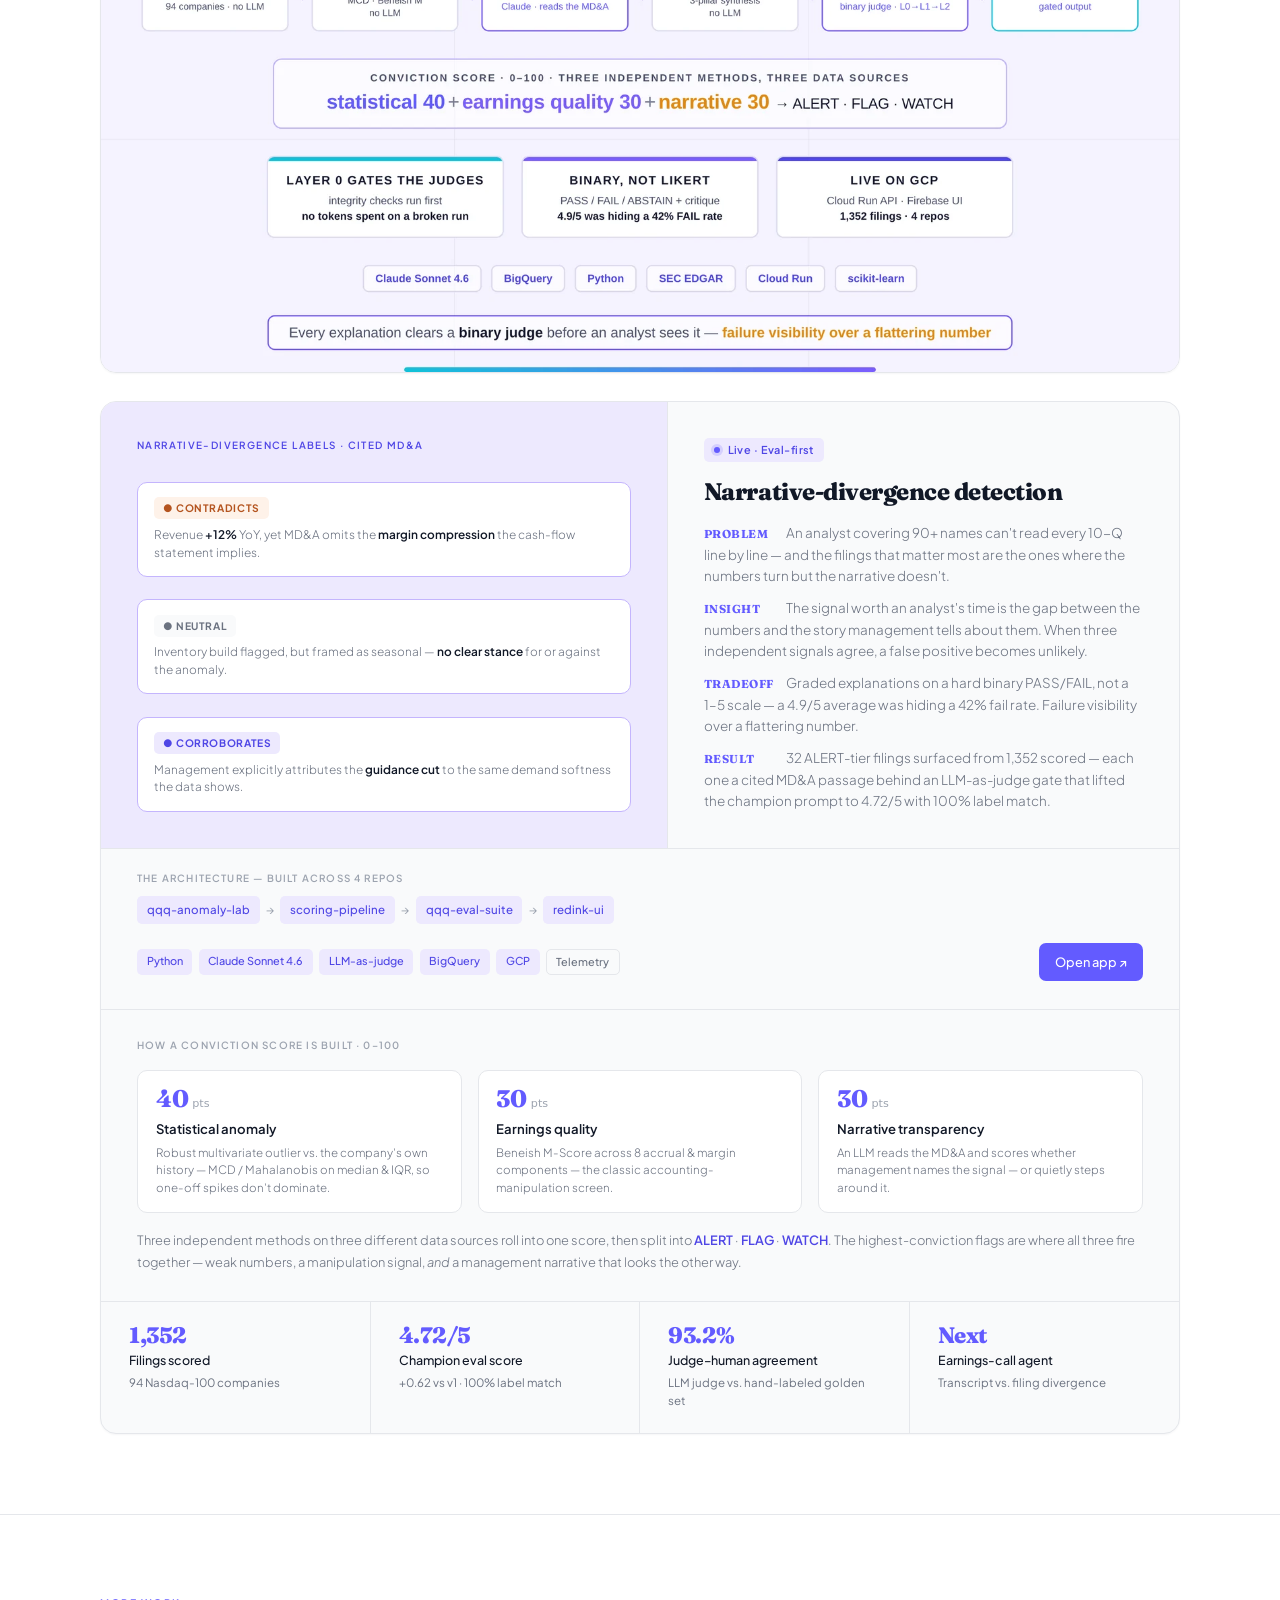
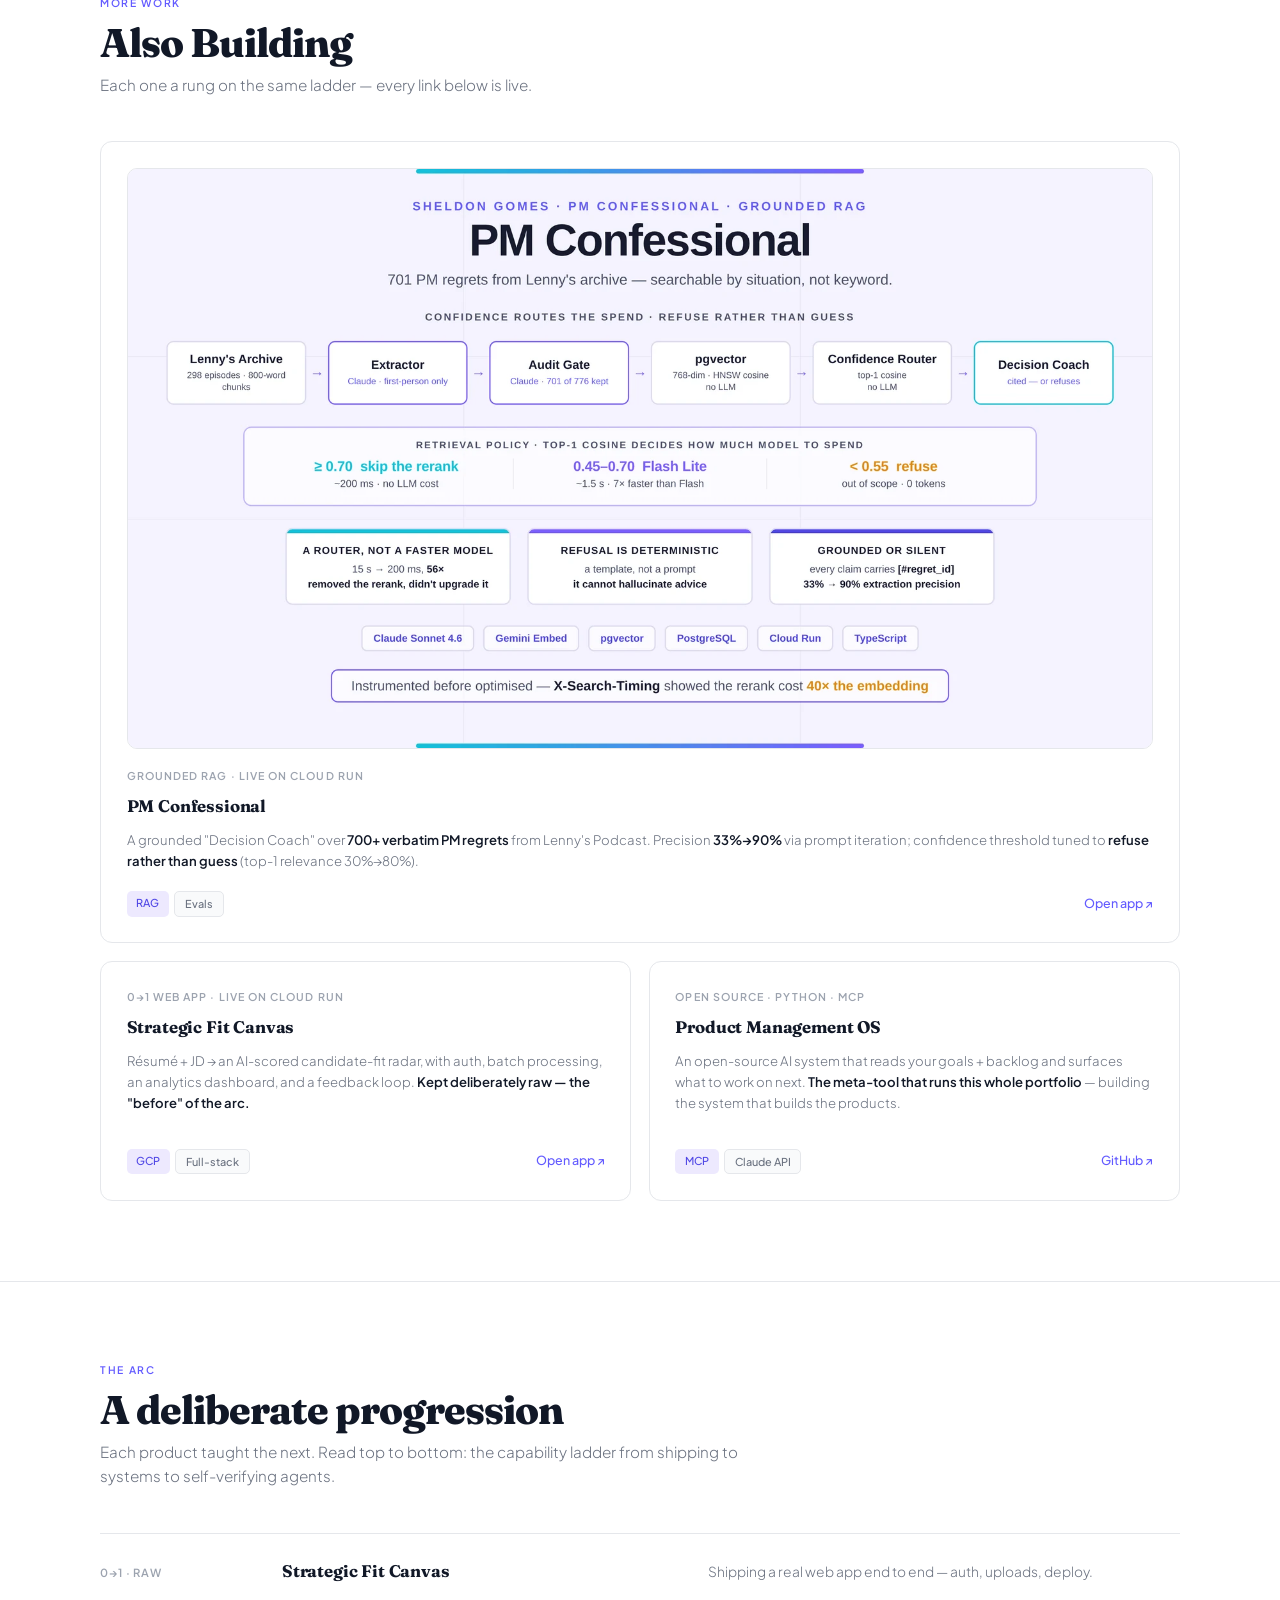
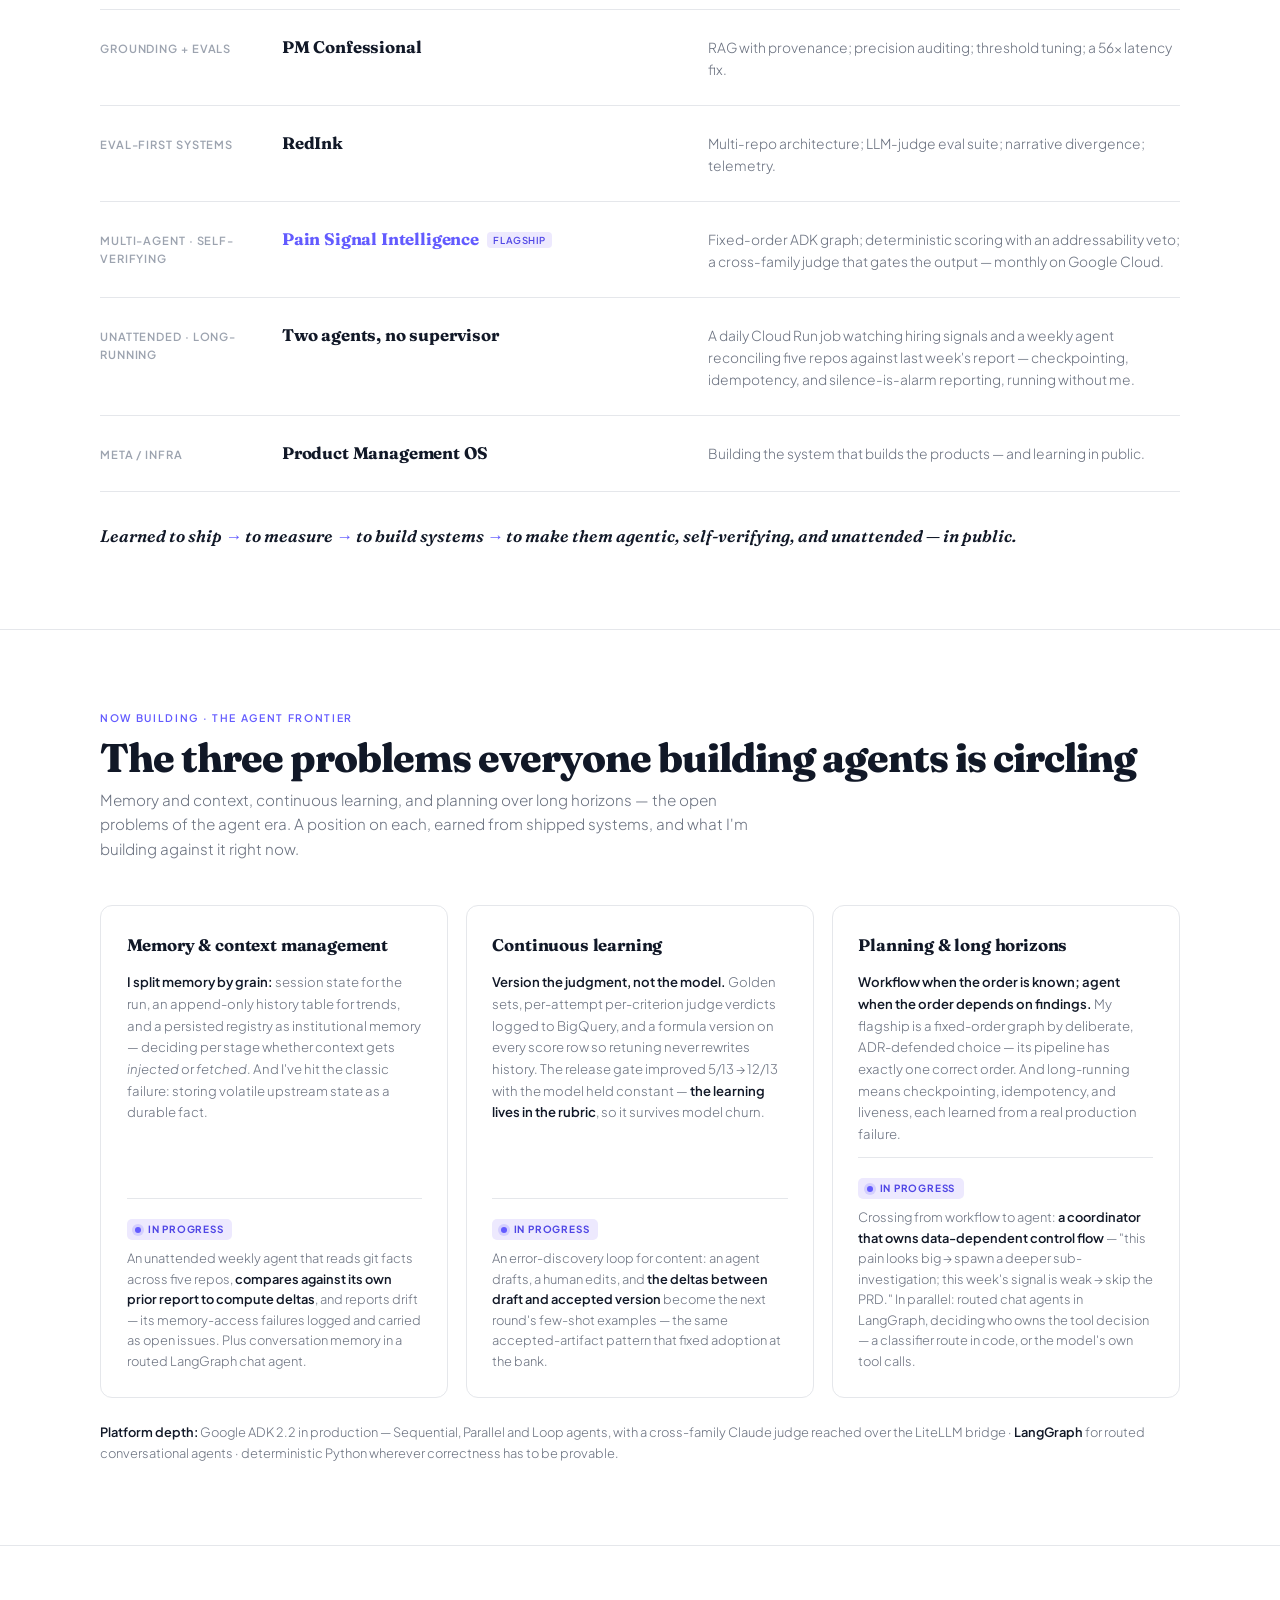
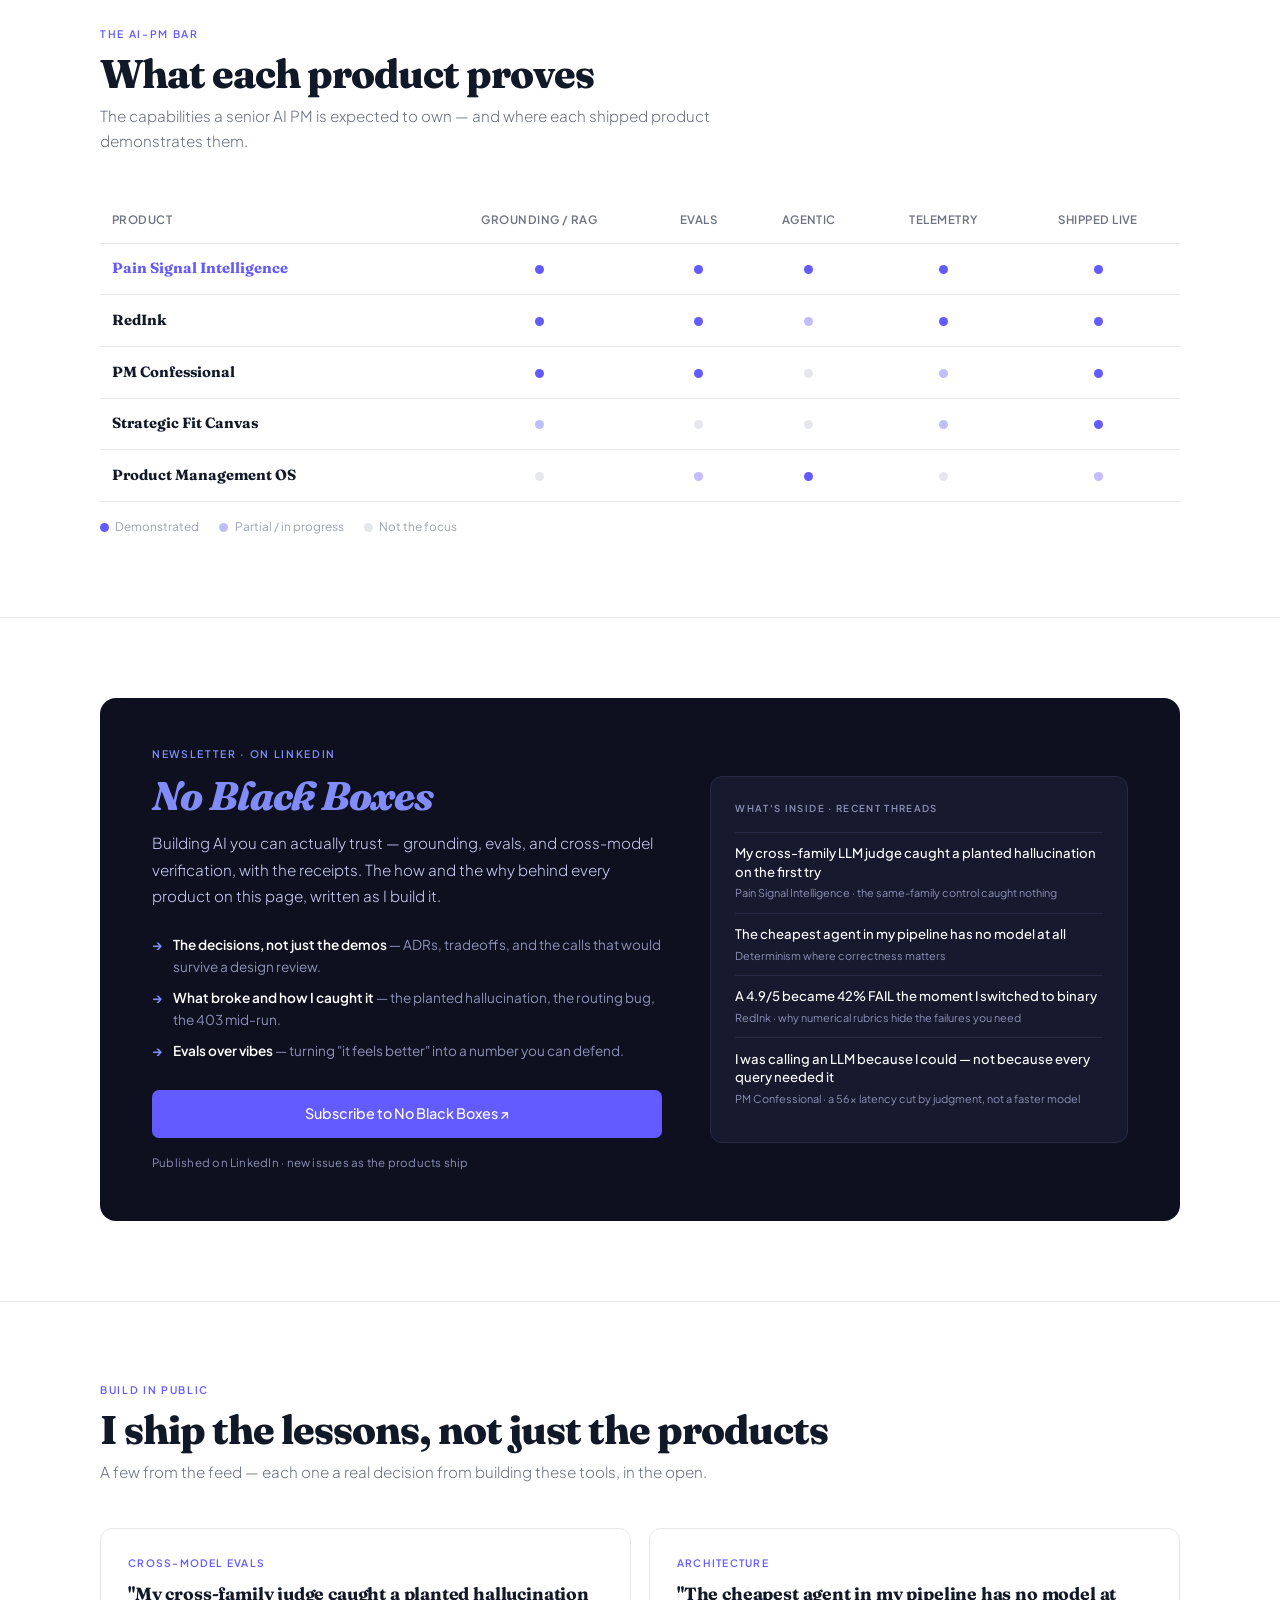
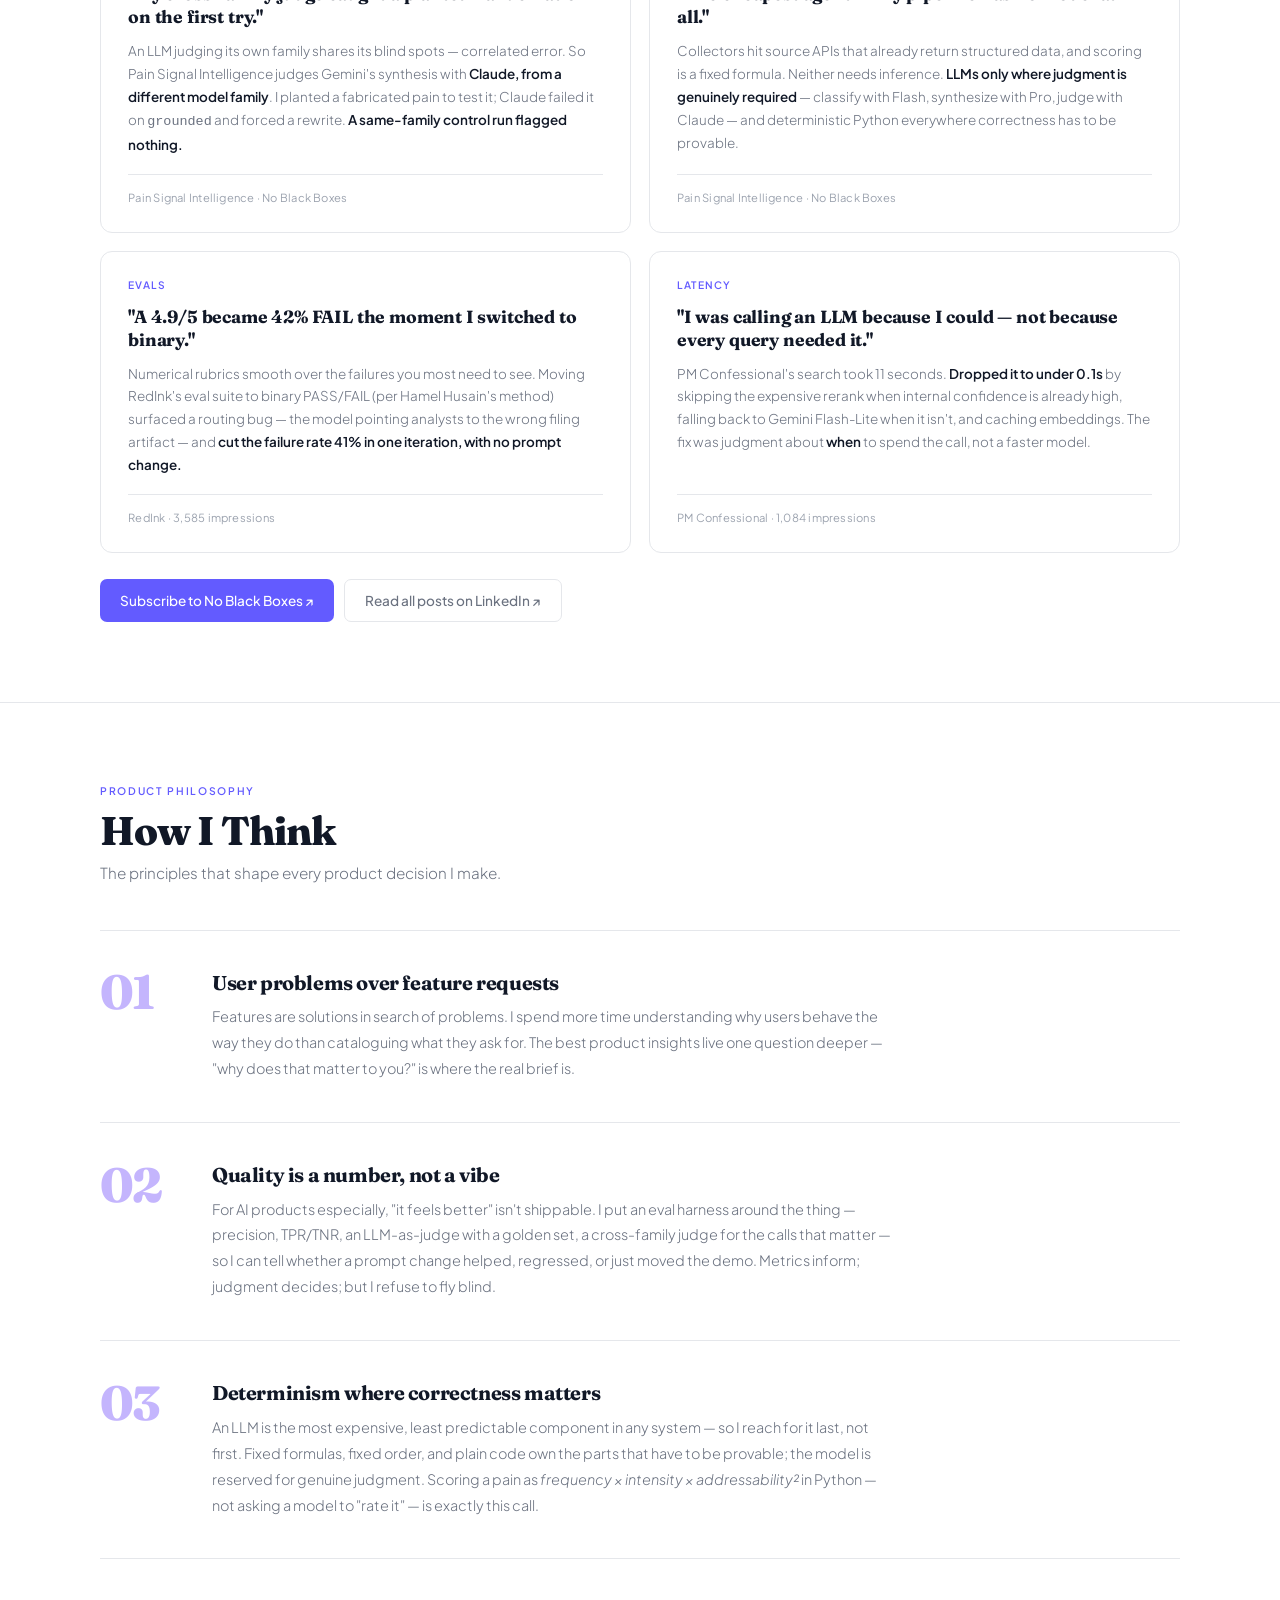
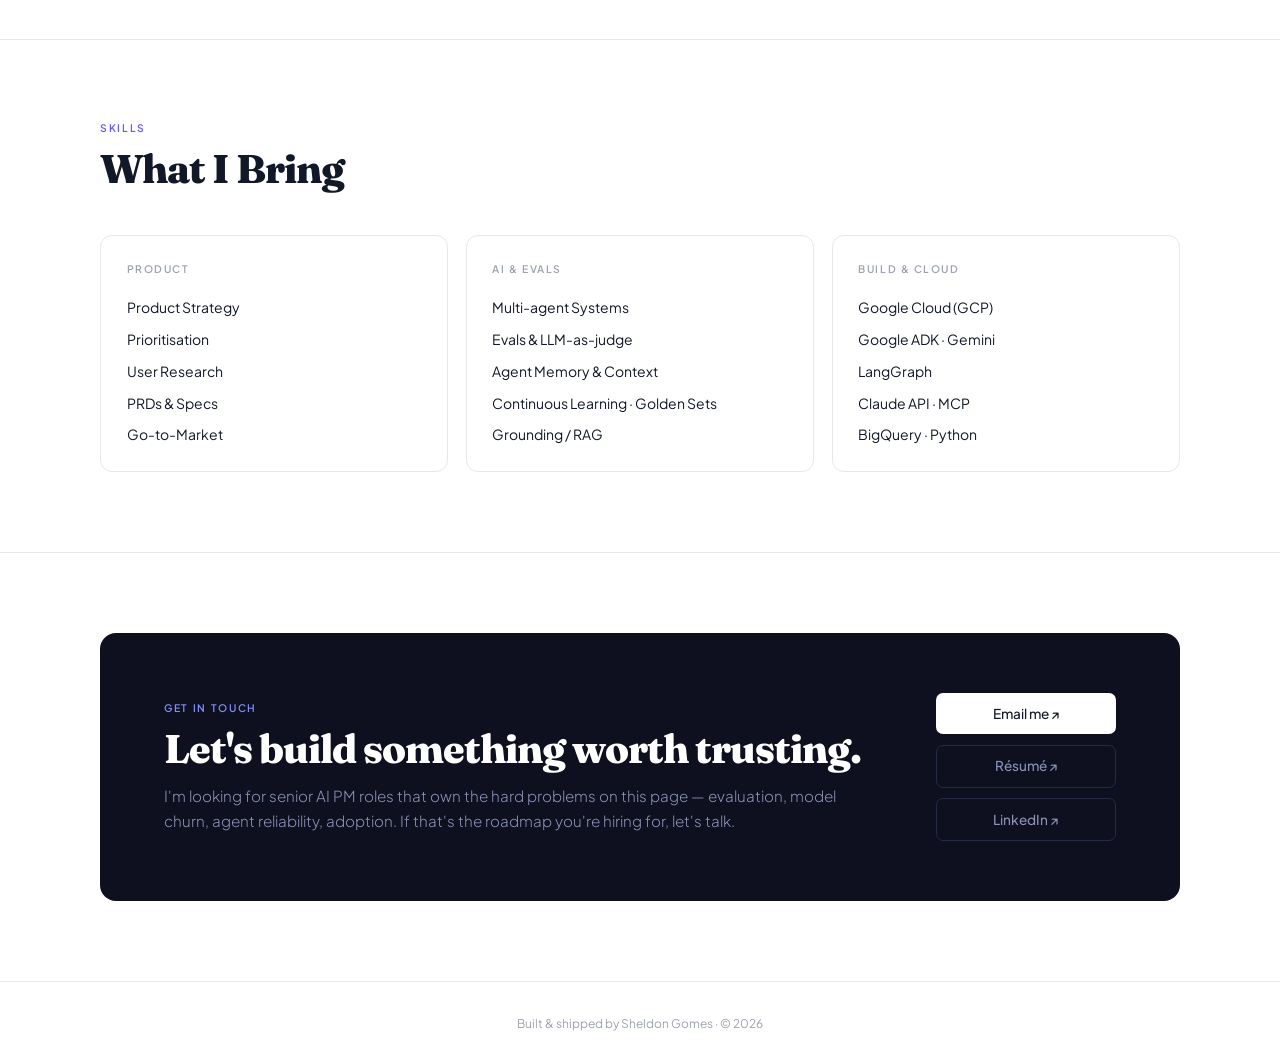
==== commit 2cd1b945: "Product design diagrams for RedInk and PM Confessional Both banners were facts cards restating numbe" ====
--- a/index.html
+++ b/index.html
@@ -973,7 +973,7 @@
     <p class="section-sub">Eval-first financial anomaly detection across the Nasdaq-100. Three independent signals — statistical outliers, earnings-quality red flags, and narrative spin — roll into one conviction score, and an LLM-as-judge suite gates every explanation before an analyst sees it. The signal it hunts is the gap between the numbers and the story management tells about them.</p>
   </div>
 
-  <img class="project-banner" src="/redink-banner.webp" width="1600" height="904" loading="lazy" decoding="async" alt="RedInk architecture: eval-gated pipeline from EDGAR ingest to anomaly scorer (MCD, Beneish M) to narrative divergence (Claude reads the MD&amp;A) to conviction synthesis to a binary eval gate (Layer 0 → 1 → 2) to the analyst UI; the conviction score is statistical 40 + earnings quality 30 + narrative 30, split into ALERT / FLAG / WATCH; Claude Sonnet 4.6 / BigQuery / Python / SEC EDGAR / Cloud Run / scikit-learn stack." />
+  <img class="project-banner" src="/redink-diagram.webp" width="1600" height="904" loading="lazy" decoding="async" alt="RedInk architecture: eval-gated pipeline from EDGAR ingest to anomaly scorer (MCD, Beneish M) to narrative divergence (Claude reads the MD&amp;A) to conviction synthesis to a binary eval gate (Layer 0 to 1 to 2) to the analyst UI; the conviction score is statistical 40 + earnings quality 30 + narrative 30, split into ALERT / FLAG / WATCH; Claude Sonnet 4.6 / BigQuery / Python / SEC EDGAR / Cloud Run / scikit-learn stack." />
 
   <div class="featured secondary">
     <div class="featured-body">
@@ -1094,7 +1094,7 @@
   <div class="projects-grid">
 
     <div class="proj-card proj-card-wide" onclick="window.open('https://pm-confessional-359562560246.us-central1.run.app','_blank')">
-      <img class="card-banner" src="/pm-confessional-banner.webp" width="1600" height="904" loading="lazy" decoding="async" alt="PM Confessional overview: a grounded RAG Decision Coach over 701 PM regrets, three-tier retrieval (high/medium/low confidence) that refuses rather than guesses, 56× latency cut by removing the reranker, and the Claude / Gemini Embed / pgvector / PostgreSQL / Cloud Run stack." />
+      <img class="card-banner" src="/pm-confessional-diagram.webp" width="1600" height="904" loading="lazy" decoding="async" alt="PM Confessional architecture: 298 Lenny's Podcast episodes chunked to 800 words, a Claude extractor that keeps only first-person confessions, a Claude audit gate keeping 701 of 776, pgvector 768-dim HNSW cosine retrieval, then a confidence router on top-1 cosine that routes to the grounded Decision Coach; the router skips the rerank above 0.70 (~200 ms, no LLM cost), uses Gemini Flash Lite between 0.45 and 0.70, and refuses below 0.55; Claude Sonnet 4.6 / Gemini Embed / pgvector / PostgreSQL / Cloud Run / TypeScript stack." />
       <div>
         <div class="proj-type">Grounded RAG · Live on Cloud Run</div>
         <div class="proj-title">PM Confessional</div>
